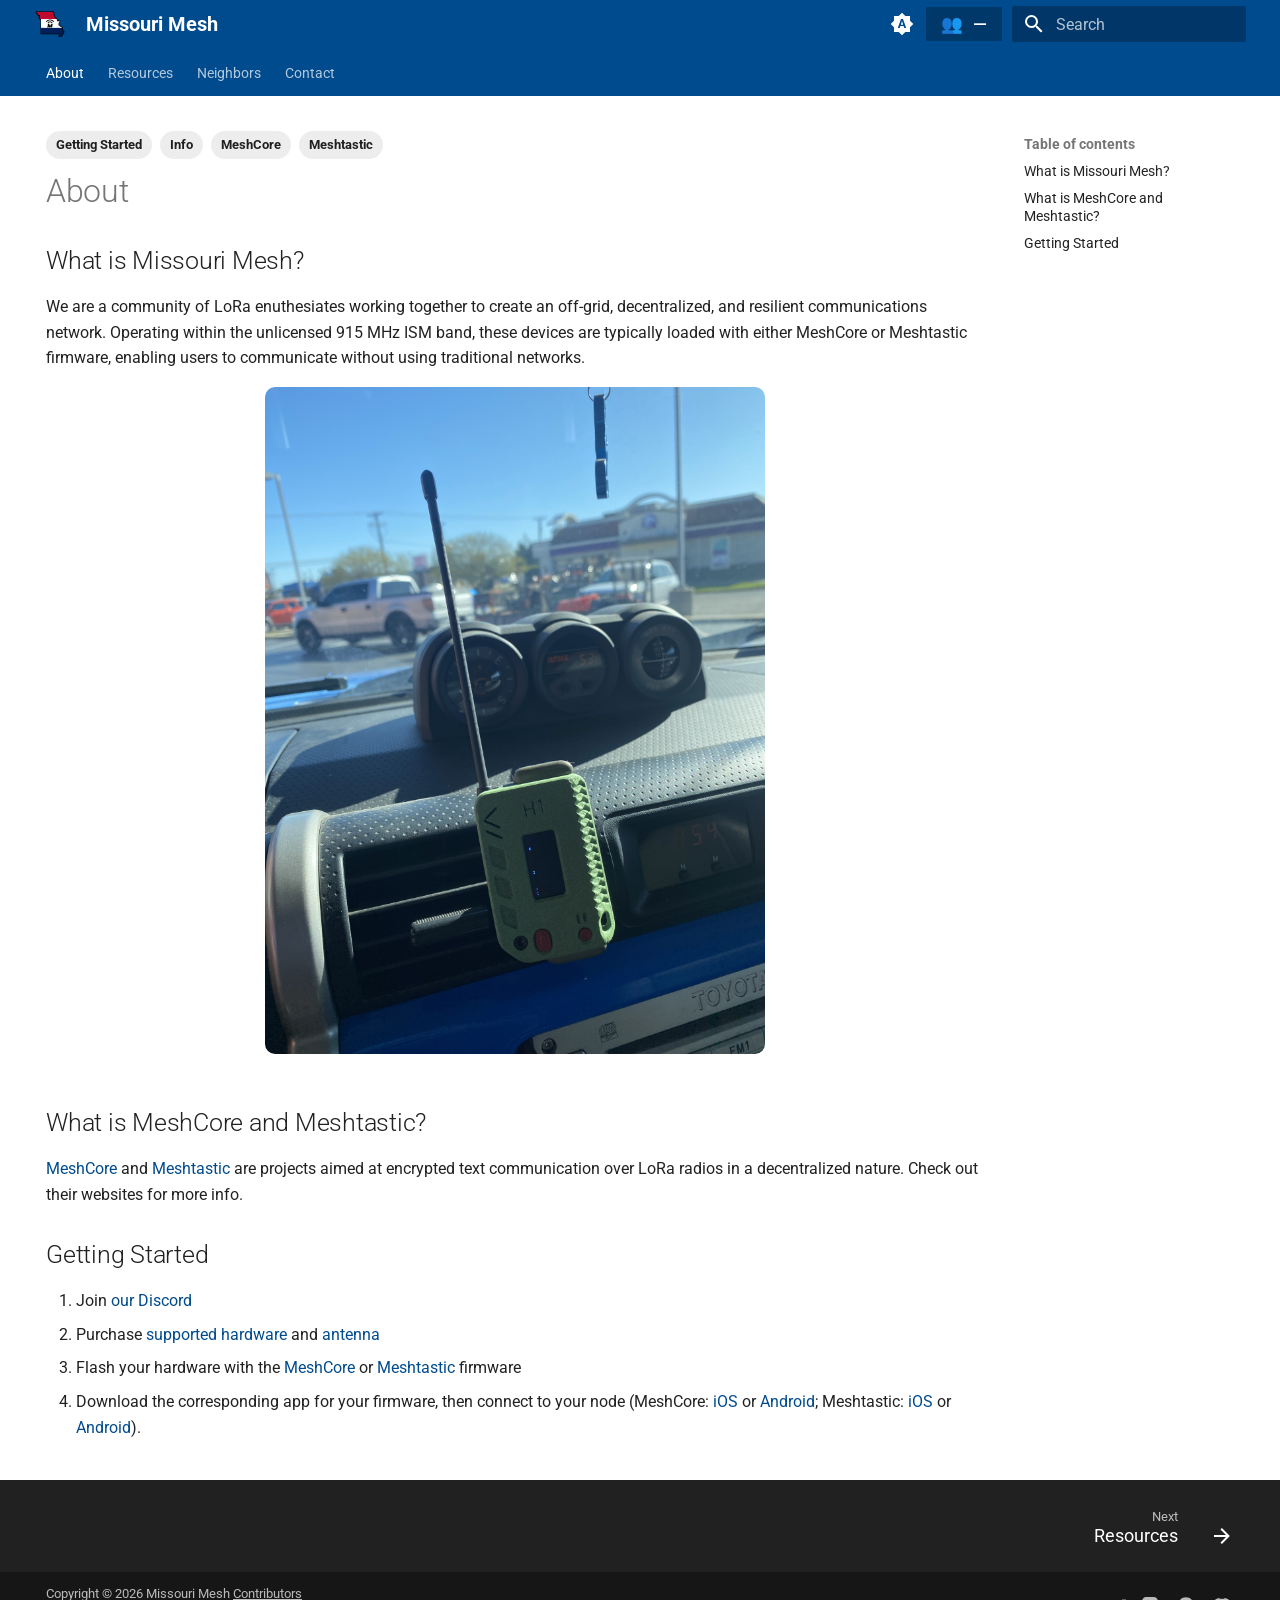
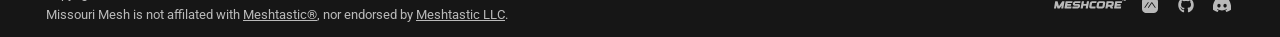
==== about/index.html @ 65f4fa8c "Deployed ba40ab6 with MkDocs version: 1.6.1" ====
<!DOCTYPE html><html lang="en" class="no-js"><head>
    
      <meta charset="utf-8">
      <meta name="viewport" content="width=device-width,initial-scale=1">
      
        <meta name="description" content="Join the local community of MeshCore, Meshtastic, and LoRa enthusiasts in the state of Missouri.">
      
      
      
        <link rel="canonical" href="https://missourimesh.org/about/">
      
      
      
        <link rel="next" href="../resources/">
      
      
        
      
      
      <link rel="icon" href="../assets/images/logo.png">
      <meta name="generator" content="mkdocs-1.6.1, mkdocs-material-9.7.6">
    
    
      
        <title>About - Missouri Mesh</title>
      
    
    
      <link rel="stylesheet" href="../assets/stylesheets/main.484c7ddc.min.css">
      
        
        <link rel="stylesheet" href="../assets/stylesheets/palette.ab4e12ef.min.css">
      
      


    
    
      
    
    
      
        
        
        <link rel="preconnect" href="https://fonts.gstatic.com" crossorigin="">
        <link rel="stylesheet" href="https://fonts.googleapis.com/css?family=Roboto:300,300i,400,400i,700,700i%7CRoboto+Mono:400,400i,700,700i&amp;display=fallback">
        <style>:root{--md-text-font:"Roboto";--md-code-font:"Roboto Mono"}</style>
      
    
    
      <link rel="stylesheet" href="../assets/stylesheets/extra.css">
    
      <link rel="stylesheet" href="../assets/stylesheets/user-count.css">
    
    <script>__md_scope=new URL("..",location),__md_hash=e=>[...e].reduce(((e,_)=>(e<<5)-e+_.charCodeAt(0)),0),__md_get=(e,_=localStorage,t=__md_scope)=>JSON.parse(_.getItem(t.pathname+"."+e)),__md_set=(e,_,t=localStorage,a=__md_scope)=>{try{t.setItem(a.pathname+"."+e,JSON.stringify(_))}catch(e){}}</script>
    
      

    
    
  <link href="../assets/stylesheets/glightbox.min.css" rel="stylesheet"><script src="../assets/javascripts/glightbox.min.js"></script><style id="glightbox-style">
            html.glightbox-open { overflow: initial; height: 100%; }
            .gslide-title { margin-top: 0px; user-select: text; }
            .gslide-desc { color: #666; user-select: text; }
            .gslide-image img { background: white; }
            .gscrollbar-fixer { padding-right: 15px; }
            .gdesc-inner { font-size: 0.75rem; }
            body[data-md-color-scheme="slate"] .gdesc-inner { background: var(--md-default-bg-color); }
            body[data-md-color-scheme="slate"] .gslide-title { color: var(--md-default-fg-color); }
            body[data-md-color-scheme="slate"] .gslide-desc { color: var(--md-default-fg-color); }
        </style></head>
  
  
    
    
      
    
    
    
    
    <body dir="ltr" data-md-color-scheme="default" data-md-color-primary="indigo" data-md-color-accent="indigo">
  
    
    <input class="md-toggle" data-md-toggle="drawer" type="checkbox" id="__drawer" autocomplete="off">
    <input class="md-toggle" data-md-toggle="search" type="checkbox" id="__search" autocomplete="off">
    <label class="md-overlay" for="__drawer"></label>
    <div data-md-component="skip">
      
        
        <a href="#about" class="md-skip">
          Skip to content
        </a>
      
    </div>
    <div data-md-component="announce">
      
    </div>
    
    
      

<header class="md-header" data-md-component="header">
  <nav class="md-header__inner md-grid" aria-label="Header">
    <a href=".." title="Missouri Mesh" class="md-header__button md-logo" aria-label="Missouri Mesh" data-md-component="logo">
      
  <img src="../assets/images/logo.png" alt="logo">

    </a>
    <label class="md-header__button md-icon" for="__drawer">
      
      <svg xmlns="http://www.w3.org/2000/svg" viewBox="0 0 24 24"><path d="M3 6h18v2H3zm0 5h18v2H3zm0 5h18v2H3z"></path></svg>
    </label>
    <div class="md-header__title" data-md-component="header-title">
      <div class="md-header__ellipsis">
        <div class="md-header__topic">
          <span class="md-ellipsis">
            Missouri Mesh
          </span>
        </div>
        <div class="md-header__topic" data-md-component="header-topic">
          <span class="md-ellipsis">
            
              About
            
          </span>
        </div>
      </div>
    </div>
    
      
        <form class="md-header__option" data-md-component="palette">
  
    
    
    
    <input class="md-option" data-md-color-media="(prefers-color-scheme)" data-md-color-scheme="default" data-md-color-primary="indigo" data-md-color-accent="indigo" aria-label="Switch to light mode" type="radio" name="__palette" id="__palette_0">
    
      <label class="md-header__button md-icon" title="Switch to light mode" for="__palette_1" hidden="">
        <svg xmlns="http://www.w3.org/2000/svg" viewBox="0 0 24 24"><path d="m14.3 16-.7-2h-3.2l-.7 2H7.8L11 7h2l3.2 9zM20 8.69V4h-4.69L12 .69 8.69 4H4v4.69L.69 12 4 15.31V20h4.69L12 23.31 15.31 20H20v-4.69L23.31 12zm-9.15 3.96h2.3L12 9z"></path></svg>
      </label>
    
  
    
    
    
    <input class="md-option" data-md-color-media="(prefers-color-scheme: light)" data-md-color-scheme="default" data-md-color-primary="indigo" data-md-color-accent="indigo" aria-label="Switch to dark mode" type="radio" name="__palette" id="__palette_1">
    
      <label class="md-header__button md-icon" title="Switch to dark mode" for="__palette_2" hidden="">
        <svg xmlns="http://www.w3.org/2000/svg" viewBox="0 0 24 24"><path d="M12 8a4 4 0 0 0-4 4 4 4 0 0 0 4 4 4 4 0 0 0 4-4 4 4 0 0 0-4-4m0 10a6 6 0 0 1-6-6 6 6 0 0 1 6-6 6 6 0 0 1 6 6 6 6 0 0 1-6 6m8-9.31V4h-4.69L12 .69 8.69 4H4v4.69L.69 12 4 15.31V20h4.69L12 23.31 15.31 20H20v-4.69L23.31 12z"></path></svg>
      </label>
    
  
    
    
    
    <input class="md-option" data-md-color-media="(prefers-color-scheme: dark)" data-md-color-scheme="slate" data-md-color-primary="black" data-md-color-accent="indigo" aria-label="Switch to system preference" type="radio" name="__palette" id="__palette_2">
    
      <label class="md-header__button md-icon" title="Switch to system preference" for="__palette_0" hidden="">
        <svg xmlns="http://www.w3.org/2000/svg" viewBox="0 0 24 24"><path d="M12 18c-.89 0-1.74-.2-2.5-.55C11.56 16.5 13 14.42 13 12s-1.44-4.5-3.5-5.45C10.26 6.2 11.11 6 12 6a6 6 0 0 1 6 6 6 6 0 0 1-6 6m8-9.31V4h-4.69L12 .69 8.69 4H4v4.69L.69 12 4 15.31V20h4.69L12 23.31 15.31 20H20v-4.69L23.31 12z"></path></svg>
      </label>
    
  
</form>
      
    
    
      <script>var palette=__md_get("__palette");if(palette&&palette.color){if("(prefers-color-scheme)"===palette.color.media){var media=matchMedia("(prefers-color-scheme: light)"),input=document.querySelector(media.matches?"[data-md-color-media='(prefers-color-scheme: light)']":"[data-md-color-media='(prefers-color-scheme: dark)']");palette.color.media=input.getAttribute("data-md-color-media"),palette.color.scheme=input.getAttribute("data-md-color-scheme"),palette.color.primary=input.getAttribute("data-md-color-primary"),palette.color.accent=input.getAttribute("data-md-color-accent")}for(var[key,value]of Object.entries(palette.color))document.body.setAttribute("data-md-color-"+key,value)}</script>
    
    
    
      
      
        <label class="md-header__button md-icon" for="__search">
          
          <svg xmlns="http://www.w3.org/2000/svg" viewBox="0 0 24 24"><path d="M9.5 3A6.5 6.5 0 0 1 16 9.5c0 1.61-.59 3.09-1.56 4.23l.27.27h.79l5 5-1.5 1.5-5-5v-.79l-.27-.27A6.52 6.52 0 0 1 9.5 16 6.5 6.5 0 0 1 3 9.5 6.5 6.5 0 0 1 9.5 3m0 2C7 5 5 7 5 9.5S7 14 9.5 14 14 12 14 9.5 12 5 9.5 5"></path></svg>
        </label>
        <div class="md-search" data-md-component="search" role="dialog">
  <label class="md-search__overlay" for="__search"></label>
  <div class="md-search__inner" role="search">
    <form class="md-search__form" name="search">
      <input type="text" class="md-search__input" name="query" aria-label="Search" placeholder="Search" autocapitalize="off" autocorrect="off" autocomplete="off" spellcheck="false" data-md-component="search-query" required="">
      <label class="md-search__icon md-icon" for="__search">
        
        <svg xmlns="http://www.w3.org/2000/svg" viewBox="0 0 24 24"><path d="M9.5 3A6.5 6.5 0 0 1 16 9.5c0 1.61-.59 3.09-1.56 4.23l.27.27h.79l5 5-1.5 1.5-5-5v-.79l-.27-.27A6.52 6.52 0 0 1 9.5 16 6.5 6.5 0 0 1 3 9.5 6.5 6.5 0 0 1 9.5 3m0 2C7 5 5 7 5 9.5S7 14 9.5 14 14 12 14 9.5 12 5 9.5 5"></path></svg>
        
        <svg xmlns="http://www.w3.org/2000/svg" viewBox="0 0 24 24"><path d="M20 11v2H8l5.5 5.5-1.42 1.42L4.16 12l7.92-7.92L13.5 5.5 8 11z"></path></svg>
      </label>
      <nav class="md-search__options" aria-label="Search">
        
          <a href="javascript:void(0)" class="md-search__icon md-icon" title="Share" aria-label="Share" data-clipboard="" data-clipboard-text="" data-md-component="search-share" tabindex="-1">
            
            <svg xmlns="http://www.w3.org/2000/svg" viewBox="0 0 24 24"><path d="M18 16.08c-.76 0-1.44.3-1.96.77L8.91 12.7c.05-.23.09-.46.09-.7s-.04-.47-.09-.7l7.05-4.11c.54.5 1.25.81 2.04.81a3 3 0 0 0 3-3 3 3 0 0 0-3-3 3 3 0 0 0-3 3c0 .24.04.47.09.7L8.04 9.81C7.5 9.31 6.79 9 6 9a3 3 0 0 0-3 3 3 3 0 0 0 3 3c.79 0 1.5-.31 2.04-.81l7.12 4.15c-.05.21-.08.43-.08.66 0 1.61 1.31 2.91 2.92 2.91s2.92-1.3 2.92-2.91A2.92 2.92 0 0 0 18 16.08"></path></svg>
          </a>
        
        <button type="reset" class="md-search__icon md-icon" title="Clear" aria-label="Clear" tabindex="-1">
          
          <svg xmlns="http://www.w3.org/2000/svg" viewBox="0 0 24 24"><path d="M19 6.41 17.59 5 12 10.59 6.41 5 5 6.41 10.59 12 5 17.59 6.41 19 12 13.41 17.59 19 19 17.59 13.41 12z"></path></svg>
        </button>
      </nav>
      
        <div class="md-search__suggest" data-md-component="search-suggest"></div>
      
    </form>
    <div class="md-search__output">
      <div class="md-search__scrollwrap" tabindex="0" data-md-scrollfix="">
        <div class="md-search-result" data-md-component="search-result">
          <div class="md-search-result__meta">
            Initializing search
          </div>
          <ol class="md-search-result__list" role="presentation"></ol>
        </div>
      </div>
    </div>
  </div>
</div>
      
    
    
  </nav>
  
</header>
    
    <div class="md-container" data-md-component="container">
      
      
        
          
            
<nav class="md-tabs" aria-label="Tabs" data-md-component="tabs">
  <div class="md-grid">
    <ul class="md-tabs__list">
      
        
  
  
  
    
  
  
    <li class="md-tabs__item md-tabs__item--active">
      <a href="./" class="md-tabs__link">
        
  
  
    
  
  About

      </a>
    </li>
  

      
        
  
  
  
  
    <li class="md-tabs__item">
      <a href="../resources/" class="md-tabs__link">
        
  
  
    
  
  Resources

      </a>
    </li>
  

      
        
  
  
  
  
    <li class="md-tabs__item">
      <a href="../neighbors/" class="md-tabs__link">
        
  
  
    
  
  Neighbors

      </a>
    </li>
  

      
        
  
  
  
  
    <li class="md-tabs__item">
      <a href="../contact/" class="md-tabs__link">
        
  
  
    
  
  Contact

      </a>
    </li>
  

      
    </ul>
  </div>
</nav>
          
        
      
      <main class="md-main" data-md-component="main">
        <div class="md-main__inner md-grid">
          
            
              
                
              
              <div class="md-sidebar md-sidebar--primary" data-md-component="sidebar" data-md-type="navigation" hidden="">
                <div class="md-sidebar__scrollwrap">
                  <div class="md-sidebar__inner">
                    


  


<nav class="md-nav md-nav--primary md-nav--lifted" aria-label="Navigation" data-md-level="0">
  <label class="md-nav__title" for="__drawer">
    <a href=".." title="Missouri Mesh" class="md-nav__button md-logo" aria-label="Missouri Mesh" data-md-component="logo">
      
  <img src="../assets/images/logo.png" alt="logo">

    </a>
    Missouri Mesh
  </label>
  
  <ul class="md-nav__list" data-md-scrollfix="">
    
      
      
  
  
    
  
  
  
    <li class="md-nav__item md-nav__item--active">
      
      <input class="md-nav__toggle md-toggle" type="checkbox" id="__toc">
      
      
        
      
      
        <label class="md-nav__link md-nav__link--active" for="__toc">
          
  
  
  <span class="md-ellipsis">
    
  
    About
  

    
  </span>
  
  

          <span class="md-nav__icon md-icon"></span>
        </label>
      
      <a href="./" class="md-nav__link md-nav__link--active">
        
  
  
  <span class="md-ellipsis">
    
  
    About
  

    
  </span>
  
  

      </a>
      
        

<nav class="md-nav md-nav--secondary" aria-label="Table of contents">
  
  
  
    
  
  
    <label class="md-nav__title" for="__toc">
      <span class="md-nav__icon md-icon"></span>
      Table of contents
    </label>
    <ul class="md-nav__list" data-md-component="toc" data-md-scrollfix="">
      
        <li class="md-nav__item">
  <a href="#what-is-missouri-mesh" class="md-nav__link">
    <span class="md-ellipsis">
      
        What is Missouri Mesh?
      
    </span>
  </a>
  
</li>
      
        <li class="md-nav__item">
  <a href="#what-is-meshcore-and-meshtastic" class="md-nav__link">
    <span class="md-ellipsis">
      
        What is MeshCore and Meshtastic?
      
    </span>
  </a>
  
</li>
      
        <li class="md-nav__item">
  <a href="#getting-started" class="md-nav__link">
    <span class="md-ellipsis">
      
        Getting Started
      
    </span>
  </a>
  
</li>
      
    </ul>
  
</nav>
      
    </li>
  

    
      
      
  
  
  
  
    <li class="md-nav__item">
      <a href="../resources/" class="md-nav__link">
        
  
  
  <span class="md-ellipsis">
    
  
    Resources
  

    
  </span>
  
  

      </a>
    </li>
  

    
      
      
  
  
  
  
    <li class="md-nav__item">
      <a href="../neighbors/" class="md-nav__link">
        
  
  
  <span class="md-ellipsis">
    
  
    Neighbors
  

    
  </span>
  
  

      </a>
    </li>
  

    
      
      
  
  
  
  
    <li class="md-nav__item">
      <a href="../contact/" class="md-nav__link">
        
  
  
  <span class="md-ellipsis">
    
  
    Contact
  

    
  </span>
  
  

      </a>
    </li>
  

    
  </ul>
</nav>
                  </div>
                </div>
              </div>
            
            
              
                
              
              <div class="md-sidebar md-sidebar--secondary" data-md-component="sidebar" data-md-type="toc">
                <div class="md-sidebar__scrollwrap">
                  <div class="md-sidebar__inner">
                    

<nav class="md-nav md-nav--secondary" aria-label="Table of contents">
  
  
  
    
  
  
    <label class="md-nav__title" for="__toc">
      <span class="md-nav__icon md-icon"></span>
      Table of contents
    </label>
    <ul class="md-nav__list" data-md-component="toc" data-md-scrollfix="">
      
        <li class="md-nav__item">
  <a href="#what-is-missouri-mesh" class="md-nav__link">
    <span class="md-ellipsis">
      
        What is Missouri Mesh?
      
    </span>
  </a>
  
</li>
      
        <li class="md-nav__item">
  <a href="#what-is-meshcore-and-meshtastic" class="md-nav__link">
    <span class="md-ellipsis">
      
        What is MeshCore and Meshtastic?
      
    </span>
  </a>
  
</li>
      
        <li class="md-nav__item">
  <a href="#getting-started" class="md-nav__link">
    <span class="md-ellipsis">
      
        Getting Started
      
    </span>
  </a>
  
</li>
      
    </ul>
  
</nav>
                  </div>
                </div>
              </div>
            
          
          
            <div class="md-content" data-md-component="content">
              
                

  




              
              <article class="md-content__inner md-typeset">
                
                  
  


  <nav class="md-tags">
    
      
      
      
      
        <a href="../tags/#tag:getting-started" class="md-tag">Getting Started</a>
      
    
      
      
      
      
        <a href="../tags/#tag:info" class="md-tag">Info</a>
      
    
      
      
      
      
        <a href="../tags/#tag:meshcore" class="md-tag">MeshCore</a>
      
    
      
      
      
      
        <a href="../tags/#tag:meshtastic" class="md-tag">Meshtastic</a>
      
    
  </nav>



<h1 id="about">About<a class="headerlink" href="#about" title="Permanent link">¶</a></h1>
<h2 id="what-is-missouri-mesh">What is Missouri Mesh?<a class="headerlink" href="#what-is-missouri-mesh" title="Permanent link">¶</a></h2>
<p>We are a community of LoRa enuthesiates working together to create an off-grid, decentralized, and resilient communications network. Operating within the unlicensed 915 MHz ISM band, these devices are typically loaded with either MeshCore or Meshtastic firmware, enabling users to communicate without using traditional networks.</p>
<!-- copied from chimesh -->
<figure>
  <a class="glightbox" data-type="image" data-width="auto" data-height="auto" href="../assets/images/node.jpg" data-desc-position="bottom"><img alt="Community Upload" src="../assets/images/node.jpg" width="500"></a>
<br>
<figcaption></figcaption>
</figure>
<h2 id="what-is-meshcore-and-meshtastic">What is MeshCore and Meshtastic?<a class="headerlink" href="#what-is-meshcore-and-meshtastic" title="Permanent link">¶</a></h2>
<p><a href="https://meshcore.io">MeshCore</a> and <a href="https://meshtastic.org">Meshtastic</a> are projects aimed at encrypted text communication over LoRa radios in a decentralized nature. Check out their websites for more info.</p>
<h2 id="getting-started">Getting Started<a class="headerlink" href="#getting-started" title="Permanent link">¶</a></h2>
<ol>
<li>Join <a href="https://missourimesh.org/discord">our Discord</a></li>
<li>Purchase <a href="https://www.rfindex.com/mesh/devices">supported hardware</a> and <a href="https://www.rfindex.com/mesh/antennas">antenna</a></li>
<li>Flash your hardware with the <a href="https://flasher.meshcore.dev">MeshCore</a> or <a href="https://flasher.meshtastic.org">Meshtastic</a> firmware</li>
<li>Download the corresponding app for your firmware, then connect to your node (MeshCore: <a href="https://apps.apple.com/us/app/meshcore/id6742354151">iOS</a> or <a href="https://play.google.com/store/apps/details?id=com.liamcottle.meshcore.android">Android</a>; Meshtastic: <a href="https://apps.apple.com/us/app/meshtastic/id1586432531">iOS</a> or <a href="https://play.google.com/store/apps/details?id=com.geeksville.mesh">Android</a>).</li>
</ol>







  
  




  



                
              </article>
            </div>
          
          
  <script>var tabs=__md_get("__tabs");if(Array.isArray(tabs))e:for(var set of document.querySelectorAll(".tabbed-set")){var labels=set.querySelector(".tabbed-labels");for(var tab of tabs)for(var label of labels.getElementsByTagName("label"))if(label.innerText.trim()===tab){var input=document.getElementById(label.htmlFor);input.checked=!0;continue e}}</script>

<script>var target=document.getElementById(location.hash.slice(1));target&&target.name&&(target.checked=target.name.startsWith("__tabbed_"))</script>
        </div>
        
          <button type="button" class="md-top md-icon" data-md-component="top" hidden="">
  
  <svg xmlns="http://www.w3.org/2000/svg" viewBox="0 0 24 24"><path d="M13 20h-2V8l-5.5 5.5-1.42-1.42L12 4.16l7.92 7.92-1.42 1.42L13 8z"></path></svg>
  Back to top
</button>
        
      </main>
      
        <footer class="md-footer">
  
    
      
        
      
      <nav class="md-footer__inner md-grid" aria-label="Footer">
        
        
          
          <a href="../resources/" class="md-footer__link md-footer__link--next" aria-label="Next: Resources">
            <div class="md-footer__title">
              <span class="md-footer__direction">
                Next
              </span>
              <div class="md-ellipsis">
                Resources
              </div>
            </div>
            <div class="md-footer__button md-icon">
              
              <svg xmlns="http://www.w3.org/2000/svg" viewBox="0 0 24 24"><path d="M4 11v2h12l-5.5 5.5 1.42 1.42L19.84 12l-7.92-7.92L10.5 5.5 16 11z"></path></svg>
            </div>
          </a>
        
      </nav>
    
  
  <div class="md-footer-meta md-typeset">
    <div class="md-footer-meta__inner md-grid">
      <div class="md-copyright">
  
    <div class="md-copyright__highlight">
      Copyright © 2026 Missouri Mesh <u><a href="https://github.com/missourimesh/missourimesh.org">Contributors</a></u><br> <p style="margin:0">Missouri Mesh is not affilated with <u><a href="https://meshtastic.org" target="_blank" rel="noreferrer noopener">Meshtastic®</a></u>, nor endorsed by <u><a href="https://meshtastic.org/docs/legal/licensing-and-trademark" target="_blank" rel="noreferrer noopener">Meshtastic LLC</a></u>.</p>
    </div>
  
  
</div>
      
        
<div class="md-social">
  
    
    
    
    
    <a href="https://meshcore.io" target="_blank" rel="noopener" title="Check out the official MeshCore site!" class="md-social__link">
      <svg xmlns="http://www.w3.org/2000/svg" viewBox="0 0 139 18"><path d="M3.232,3.582C2.789,3.582 2.368,3.934 2.289,4.369L0.013,16.964C-0.066,17.399 0.229,17.751 0.671,17.751L3.087,17.751C3.529,17.751 3.951,17.399 4.03,16.964L4.935,11.951L6.592,17.293C6.672,17.572 6.923,17.751 7.235,17.751L10.434,17.751C10.746,17.751 11.062,17.572 11.243,17.293L14.835,11.925L13.924,16.964C13.844,17.399 14.14,17.751 14.583,17.751L16.998,17.751C17.44,17.751 17.862,17.399 17.941,16.964L20.217,4.369C20.298,3.934 20.002,3.582 19.56,3.582L16.46,3.582C16.147,3.582 15.831,3.761 15.65,4.04L9.76,12.872C9.668,13.013 9.446,12.975 9.397,12.81L6.976,4.04C6.895,3.761 6.645,3.582 6.332,3.582L3.232,3.582Z"></path><path d="M20.853,17.751L32.797,17.751C33.063,17.751 33.317,17.538 33.364,17.278L33.863,14.504C33.91,14.242 33.733,14.031 33.467,14.031L25.166,14.031C25.077,14.031 25.019,13.96 25.034,13.873L25.281,12.508C25.296,12.421 25.38,12.35 25.469,12.35L32.146,12.35C32.411,12.35 32.665,12.137 32.712,11.877L33.157,9.421C33.204,9.159 33.027,8.949 32.761,8.949L26.085,8.949C25.996,8.949 25.938,8.877 25.953,8.79L26.216,7.328C26.232,7.241 26.316,7.17 26.405,7.17L34.706,7.17C34.971,7.17 35.226,6.957 35.272,6.695L35.756,4.021C35.804,3.761 35.627,3.548 35.361,3.548L23.417,3.548C22.975,3.548 22.551,3.902 22.473,4.337L20.191,16.962C20.114,17.397 20.409,17.751 20.853,17.751Z"></path><path d="M45.291,17.749L45.291,17.751L45.705,17.751C47.783,17.751 49.767,16.095 50.136,14.052L50.375,12.727C50.744,10.685 49.359,9.029 47.28,9.029L40.882,9.029C40.617,9.029 40.44,8.818 40.487,8.556L40.649,7.664C40.696,7.402 40.95,7.191 41.215,7.191L49.87,7.191C50.313,7.191 50.735,6.839 50.814,6.404L51.183,4.368C51.262,3.931 50.966,3.579 50.523,3.579L41.063,3.579C38.985,3.579 37,5.235 36.631,7.278L36.37,8.723C36.001,10.767 37.386,12.422 39.465,12.422L45.863,12.422C46.128,12.422 46.305,12.633 46.258,12.895L46.138,13.565C46.091,13.826 45.837,14.037 45.571,14.037L36.675,14.037C36.233,14.037 35.811,14.389 35.732,14.824L35.346,16.962C35.267,17.397 35.562,17.749 36.005,17.749L45.291,17.749Z"></path><path d="M67.068,3.575L64.393,3.575C63.951,3.575 63.529,3.927 63.45,4.361L62.654,8.766C62.639,8.853 62.554,8.923 62.466,8.923L57.282,8.923C57.193,8.923 57.135,8.853 57.15,8.766L57.946,4.361C58.023,3.927 57.73,3.575 57.287,3.575L54.613,3.575C54.17,3.575 53.748,3.927 53.669,4.361L51.392,16.964C51.313,17.399 51.608,17.751 52.05,17.751L54.725,17.751C55.168,17.751 55.589,17.399 55.668,16.964L56.48,12.478C56.495,12.392 56.58,12.32 56.668,12.32L61.852,12.32C61.941,12.32 61.999,12.39 61.984,12.478L61.174,16.964C61.096,17.399 61.391,17.751 61.834,17.751L64.508,17.751C64.951,17.751 65.372,17.399 65.451,16.964L67.729,4.361C67.804,3.927 67.511,3.575 67.068,3.575Z"></path><path d="M71.102,17.751L78.96,17.751C79.402,17.751 79.824,17.399 79.903,16.964L80.288,14.824C80.367,14.389 80.072,14.037 79.629,14.037L72.808,14.037C72.542,14.037 72.365,13.826 72.412,13.565L73.48,7.686C73.527,7.426 73.781,7.213 74.045,7.213L80.866,7.213C81.309,7.213 81.73,6.861 81.81,6.427L82.188,4.335C82.267,3.9 81.971,3.548 81.529,3.548L73.691,3.548C71.618,3.548 69.638,5.197 69.265,7.234L68.011,14.046C67.639,16.091 69.022,17.751 71.102,17.751Z"></path><path d="M95.833,3.529L87.654,3.529C85.576,3.529 83.592,5.186 83.223,7.228L81.99,14.052C81.621,16.094 83.006,17.751 85.084,17.751L93.263,17.751C95.341,17.751 97.326,16.095 97.695,14.052L98.928,7.228C99.297,5.186 97.911,3.529 95.833,3.529ZM93.488,13.567C93.44,13.828 93.186,14.039 92.921,14.039L86.762,14.039C86.496,14.039 86.319,13.828 86.366,13.567L87.434,7.663C87.481,7.402 87.735,7.191 88,7.191L94.157,7.191C94.423,7.191 94.6,7.402 94.553,7.663L93.488,13.567Z"></path><path d="M99.884,17.751L102.557,17.751C102.999,17.751 103.421,17.399 103.5,16.965L103.973,14.348C103.988,14.261 104.073,14.19 104.161,14.19L107.397,14.186C107.557,14.186 107.69,14.265 107.756,14.395L109.281,17.37C109.458,17.722 109.78,17.764 110.751,17.749C111.32,17.756 112.184,17.713 113.577,17.713C114.025,17.713 114.3,17.244 114.079,16.853L112.413,13.953C112.37,13.876 112.417,13.772 112.509,13.727C113.795,13.102 114.814,11.889 115.068,10.487L115.649,7.262C116.02,5.218 114.635,3.562 112.557,3.562L102.448,3.562C102.006,3.562 101.584,3.914 101.505,4.349L99.225,16.964C99.146,17.399 99.442,17.751 99.884,17.751ZM105.255,7.268C105.27,7.181 105.354,7.11 105.443,7.11L110.674,7.11C111.069,7.11 111.331,7.424 111.261,7.812L110.877,9.933C110.806,10.319 110.431,10.634 110.038,10.634L104.806,10.634C104.718,10.634 104.66,10.564 104.675,10.475L105.255,7.268Z"></path><path d="M116.642,17.751L128.586,17.751C128.851,17.751 129.105,17.538 129.152,17.278L129.651,14.504C129.698,14.242 129.521,14.031 129.256,14.031L120.955,14.031C120.866,14.031 120.808,13.96 120.823,13.873L121.069,12.508C121.084,12.421 121.169,12.35 121.257,12.35L127.934,12.35C128.2,12.35 128.454,12.137 128.501,11.877L128.945,9.421C128.992,9.159 128.815,8.949 128.55,8.949L121.873,8.949C121.785,8.949 121.726,8.877 121.741,8.79L122.005,7.328C122.02,7.241 122.105,7.17 122.193,7.17L130.495,7.17C130.76,7.17 131.014,6.957 131.061,6.695L131.545,4.021C131.592,3.761 131.415,3.548 131.15,3.548L119.206,3.548C118.763,3.548 118.34,3.902 118.261,4.337L115.98,16.962C115.902,17.397 116.198,17.751 116.642,17.751Z"></path><path d="M134.674,0L132.059,0C131.965,0 131.877,0.074 131.86,0.166L131.783,0.594C131.766,0.686 131.828,0.76 131.921,0.76L132.745,0.76C132.764,0.76 132.776,0.775 132.773,0.793L132.406,2.819C132.39,2.91 132.452,2.984 132.545,2.984L133.108,2.984C133.201,2.984 133.29,2.91 133.307,2.819L133.673,0.793C133.676,0.775 133.694,0.76 133.713,0.76L134.536,0.76C134.629,0.76 134.718,0.686 134.735,0.594L134.812,0.166C134.828,0.074 134.767,0 134.674,0Z"></path><path d="M135.278,0.002C135.185,0.002 135.096,0.076 135.079,0.167L134.6,2.819C134.583,2.91 134.646,2.984 134.739,2.984L135.247,2.984C135.34,2.984 135.429,2.91 135.446,2.819L135.636,1.763L135.985,2.888C136.002,2.947 136.055,2.984 136.121,2.984L136.794,2.984C136.86,2.984 136.926,2.947 136.964,2.888L137.72,1.758L137.528,2.819C137.512,2.91 137.574,2.984 137.667,2.984L138.176,2.984C138.269,2.984 138.358,2.91 138.374,2.819L138.853,0.167C138.87,0.076 138.808,0.002 138.715,0.002L138.062,0.002C137.997,0.002 137.93,0.039 137.892,0.098L136.652,1.957C136.633,1.987 136.586,1.979 136.575,1.944L136.066,0.098C136.049,0.039 135.996,0.002 135.93,0.002L135.278,0.002Z"></path></svg>
    </a>
  
    
    
    
    
    <a href="https://meshtastic.org" target="_blank" rel="noopener" title="Check out the official Meshtastic site!" class="md-social__link">
      <svg xmlns="http://www.w3.org/2000/svg" viewBox="0 0 512 512"><path d="M140,0L372,0C448.802,-0 512,63.198 512,140L512,372C512,448.802 448.802,512 372,512L140,512C102.884,512 67.25,497.24 41.005,470.995C14.76,444.75 0,409.116 0,372L0,140C0,102.884 14.76,67.25 41.005,41.005C67.25,14.76 102.884,-0 140,0ZM95.229,352.692L216.707,174.55L194.771,159.592L73.293,337.734L95.229,352.692ZM313.629,200.824L417.293,352.262L439.083,337.346L324.501,169.963C322.038,166.363 317.957,164.213 313.595,164.217C309.235,164.222 305.155,166.379 302.699,169.982L188.383,337.628L210.199,352.505L313.629,200.824Z"></path></svg>
    </a>
  
    
    
    
    
    <a href="https://github.com/missourimesh/missourimesh.org" target="_blank" rel="noopener" title="Contribute to the github!" class="md-social__link">
      <svg xmlns="http://www.w3.org/2000/svg" viewBox="0 0 512 512"><!--! Font Awesome Free 7.1.0 by @fontawesome - https://fontawesome.com License - https://fontawesome.com/license/free (Icons: CC BY 4.0, Fonts: SIL OFL 1.1, Code: MIT License) Copyright 2025 Fonticons, Inc.--><path d="M173.9 397.4c0 2-2.3 3.6-5.2 3.6-3.3.3-5.6-1.3-5.6-3.6 0-2 2.3-3.6 5.2-3.6 3-.3 5.6 1.3 5.6 3.6m-31.1-4.5c-.7 2 1.3 4.3 4.3 4.9 2.6 1 5.6 0 6.2-2s-1.3-4.3-4.3-5.2c-2.6-.7-5.5.3-6.2 2.3m44.2-1.7c-2.9.7-4.9 2.6-4.6 4.9.3 2 2.9 3.3 5.9 2.6 2.9-.7 4.9-2.6 4.6-4.6-.3-1.9-3-3.2-5.9-2.9M252.8 8C114.1 8 8 113.3 8 252c0 110.9 69.8 205.8 169.5 239.2 12.8 2.3 17.3-5.6 17.3-12.1 0-6.2-.3-40.4-.3-61.4 0 0-70 15-84.7-29.8 0 0-11.4-29.1-27.8-36.6 0 0-22.9-15.7 1.6-15.4 0 0 24.9 2 38.6 25.8 21.9 38.6 58.6 27.5 72.9 20.9 2.3-16 8.8-27.1 16-33.7-55.9-6.2-112.3-14.3-112.3-110.5 0-27.5 7.6-41.3 23.6-58.9-2.6-6.5-11.1-33.3 2.6-67.9 20.9-6.5 69 27 69 27 20-5.6 41.5-8.5 62.8-8.5s42.8 2.9 62.8 8.5c0 0 48.1-33.6 69-27 13.7 34.7 5.2 61.4 2.6 67.9 16 17.7 25.8 31.5 25.8 58.9 0 96.5-58.9 104.2-114.8 110.5 9.2 7.9 17 22.9 17 46.4 0 33.7-.3 75.4-.3 83.6 0 6.5 4.6 14.4 17.3 12.1C436.2 457.8 504 362.9 504 252 504 113.3 391.5 8 252.8 8M105.2 352.9c-1.3 1-1 3.3.7 5.2 1.6 1.6 3.9 2.3 5.2 1 1.3-1 1-3.3-.7-5.2-1.6-1.6-3.9-2.3-5.2-1m-10.8-8.1c-.7 1.3.3 2.9 2.3 3.9 1.6 1 3.6.7 4.3-.7.7-1.3-.3-2.9-2.3-3.9-2-.6-3.6-.3-4.3.7m32.4 35.6c-1.6 1.3-1 4.3 1.3 6.2 2.3 2.3 5.2 2.6 6.5 1 1.3-1.3.7-4.3-1.3-6.2-2.2-2.3-5.2-2.6-6.5-1m-11.4-14.7c-1.6 1-1.6 3.6 0 5.9s4.3 3.3 5.6 2.3c1.6-1.3 1.6-3.9 0-6.2-1.4-2.3-4-3.3-5.6-2"></path></svg>
    </a>
  
    
    
    
    
    <a href="https://missourimesh.org/discord" target="_blank" rel="noopener" title="Join the discord!" class="md-social__link">
      <svg xmlns="http://www.w3.org/2000/svg" viewBox="0 0 576 512"><!--! Font Awesome Free 7.1.0 by @fontawesome - https://fontawesome.com License - https://fontawesome.com/license/free (Icons: CC BY 4.0, Fonts: SIL OFL 1.1, Code: MIT License) Copyright 2025 Fonticons, Inc.--><path d="M492.5 69.8c-.2-.3-.4-.6-.8-.7-38.1-17.5-78.4-30-119.7-37.1-.4-.1-.8 0-1.1.1s-.6.4-.8.8c-5.5 9.9-10.5 20.2-14.9 30.6-44.6-6.8-89.9-6.8-134.4 0-4.5-10.5-9.5-20.7-15.1-30.6-.2-.3-.5-.6-.8-.8s-.7-.2-1.1-.2C162.5 39 122.2 51.5 84.1 69c-.3.1-.6.4-.8.7C7.1 183.5-13.8 294.6-3.6 404.2c0 .3.1.5.2.8s.3.4.5.6c44.4 32.9 94 58 146.8 74.2.4.1.8.1 1.1 0s.7-.4.9-.7c11.3-15.4 21.4-31.8 30-48.8.1-.2.2-.5.2-.8s0-.5-.1-.8-.2-.5-.4-.6-.4-.3-.7-.4c-15.8-6.1-31.2-13.4-45.9-21.9-.3-.2-.5-.4-.7-.6s-.3-.6-.3-.9 0-.6.2-.9.3-.5.6-.7c3.1-2.3 6.2-4.7 9.1-7.1.3-.2.6-.4.9-.4s.7 0 1 .1c96.2 43.9 200.4 43.9 295.5 0 .3-.1.7-.2 1-.2s.7.2.9.4c2.9 2.4 6 4.9 9.1 7.2.2.2.4.4.6.7s.2.6.2.9-.1.6-.3.9-.4.5-.6.6c-14.7 8.6-30 15.9-45.9 21.8-.2.1-.5.2-.7.4s-.3.4-.4.7-.1.5-.1.8.1.5.2.8c8.8 17 18.8 33.3 30 48.8.2.3.6.6.9.7s.8.1 1.1 0c52.9-16.2 102.6-41.3 147.1-74.2.2-.2.4-.4.5-.6s.2-.5.2-.8c12.3-126.8-20.5-236.9-86.9-334.5zm-302 267.7c-29 0-52.8-26.6-52.8-59.2s23.4-59.2 52.8-59.2c29.7 0 53.3 26.8 52.8 59.2 0 32.7-23.4 59.2-52.8 59.2m195.4 0c-29 0-52.8-26.6-52.8-59.2s23.4-59.2 52.8-59.2c29.7 0 53.3 26.8 52.8 59.2 0 32.7-23.2 59.2-52.8 59.2"></path></svg>
    </a>
  
</div>
      
    </div>
  </div>
</footer>
      
    </div>
    <div class="md-dialog" data-md-component="dialog">
      <div class="md-dialog__inner md-typeset"></div>
    </div>
    
    
    
      
      
      <script id="__config" type="application/json">{"annotate": null, "base": "..", "features": ["announce.dismiss", "content.code.copy", "content.tabs.link", "content.tooltips", "navigation.tabs", "navigation.path", "navigation.section", "navigation.path", "navigation.indexes", "navigation.top", "navigation.footer", "search.suggest", "search.share"], "search": "../assets/javascripts/workers/search.2c215733.min.js", "tags": null, "translations": {"clipboard.copied": "Copied to clipboard", "clipboard.copy": "Copy to clipboard", "search.result.more.one": "1 more on this page", "search.result.more.other": "# more on this page", "search.result.none": "No matching documents", "search.result.one": "1 matching document", "search.result.other": "# matching documents", "search.result.placeholder": "Type to start searching", "search.result.term.missing": "Missing", "select.version": "Select version"}, "version": null}</script>
    
    
      <script src="../assets/javascripts/bundle.79ae519e.min.js"></script>
      
        <script src="../assets/javascripts/user-count.js"></script>
      
    
  
<script id="init-glightbox">const lightbox = GLightbox({"touchNavigation": true, "loop": false, "zoomable": true, "draggable": true, "openEffect": "zoom", "closeEffect": "zoom", "slideEffect": "slide"});
document$.subscribe(()=>{ lightbox.reload(); });
</script></body></html>
---- assets/stylesheets/main.484c7ddc.min.css ----
@charset "UTF-8";html{-webkit-text-size-adjust:none;-moz-text-size-adjust:none;text-size-adjust:none;box-sizing:border-box}*,:after,:before{box-sizing:inherit}@media (prefers-reduced-motion){*,:after,:before{transition:none!important}}body{margin:0}a,button,input,label{-webkit-tap-highlight-color:transparent}a{color:inherit;text-decoration:none}hr{border:0;box-sizing:initial;display:block;height:.05rem;overflow:visible;padding:0}small{font-size:80%}sub,sup{line-height:1em}img{border-style:none}table{border-collapse:initial;border-spacing:0}td,th{font-weight:400;vertical-align:top}button{background:#0000;border:0;font-family:inherit;font-size:inherit;margin:0;padding:0}input{border:0;outline:none}:root{--md-primary-fg-color:#4051b5;--md-primary-fg-color--light:#5d6cc0;--md-primary-fg-color--dark:#303fa1;--md-primary-bg-color:#fff;--md-primary-bg-color--light:#ffffffb3;--md-accent-fg-color:#526cfe;--md-accent-fg-color--transparent:#526cfe1a;--md-accent-bg-color:#fff;--md-accent-bg-color--light:#ffffffb3}[data-md-color-scheme=default]{color-scheme:light}[data-md-color-scheme=default] img[src$="#gh-dark-mode-only"],[data-md-color-scheme=default] img[src$="#only-dark"]{display:none}:root,[data-md-color-scheme=default]{--md-hue:225deg;--md-default-fg-color:#000000de;--md-default-fg-color--light:#0000008a;--md-default-fg-color--lighter:#00000052;--md-default-fg-color--lightest:#00000012;--md-default-bg-color:#fff;--md-default-bg-color--light:#ffffffb3;--md-default-bg-color--lighter:#ffffff4d;--md-default-bg-color--lightest:#ffffff1f;--md-code-fg-color:#36464e;--md-code-bg-color:#f5f5f5;--md-code-bg-color--light:#f5f5f5b3;--md-code-bg-color--lighter:#f5f5f54d;--md-code-hl-color:#4287ff;--md-code-hl-color--light:#4287ff1a;--md-code-hl-number-color:#d52a2a;--md-code-hl-special-color:#db1457;--md-code-hl-function-color:#a846b9;--md-code-hl-constant-color:#6e59d9;--md-code-hl-keyword-color:#3f6ec6;--md-code-hl-string-color:#1c7d4d;--md-code-hl-name-color:var(--md-code-fg-color);--md-code-hl-operator-color:var(--md-default-fg-color--light);--md-code-hl-punctuation-color:var(--md-default-fg-color--light);--md-code-hl-comment-color:var(--md-default-fg-color--light);--md-code-hl-generic-color:var(--md-default-fg-color--light);--md-code-hl-variable-color:var(--md-default-fg-color--light);--md-typeset-color:var(--md-default-fg-color);--md-typeset-a-color:var(--md-primary-fg-color);--md-typeset-del-color:#f5503d26;--md-typeset-ins-color:#0bd57026;--md-typeset-kbd-color:#fafafa;--md-typeset-kbd-accent-color:#fff;--md-typeset-kbd-border-color:#b8b8b8;--md-typeset-mark-color:#ffff0080;--md-typeset-table-color:#0000001f;--md-typeset-table-color--light:rgba(0,0,0,.035);--md-admonition-fg-color:var(--md-default-fg-color);--md-admonition-bg-color:var(--md-default-bg-color);--md-warning-fg-color:#000000de;--md-warning-bg-color:#ff9;--md-footer-fg-color:#fff;--md-footer-fg-color--light:#ffffffb3;--md-footer-fg-color--lighter:#ffffff73;--md-footer-bg-color:#000000de;--md-footer-bg-color--dark:#00000052;--md-shadow-z1:0 0.2rem 0.5rem #0000000d,0 0 0.05rem #0000001a;--md-shadow-z2:0 0.2rem 0.5rem #0000001a,0 0 0.05rem #00000040;--md-shadow-z3:0 0.2rem 0.5rem #0003,0 0 0.05rem #00000059}.md-icon svg{fill:currentcolor;display:block;height:1.2rem;width:1.2rem}body{-webkit-font-smoothing:antialiased;-moz-osx-font-smoothing:grayscale;--md-text-font-family:var(--md-text-font,_),-apple-system,BlinkMacSystemFont,Helvetica,Arial,sans-serif;--md-code-font-family:var(--md-code-font,_),SFMono-Regular,Consolas,Menlo,monospace}aside,body,input{font-feature-settings:"kern","liga";color:var(--md-typeset-color);font-family:var(--md-text-font-family)}code,kbd,pre{font-feature-settings:"kern";font-family:var(--md-code-font-family)}:root{--md-typeset-table-sort-icon:url('data:image/svg+xml;charset=utf-8,<svg xmlns="http://www.w3.org/2000/svg" viewBox="0 0 24 24"><path d="m18 21-4-4h3V7h-3l4-4 4 4h-3v10h3M2 19v-2h10v2M2 13v-2h7v2M2 7V5h4v2z"/></svg>');--md-typeset-table-sort-icon--asc:url('data:image/svg+xml;charset=utf-8,<svg xmlns="http://www.w3.org/2000/svg" viewBox="0 0 24 24"><path d="M19 17h3l-4 4-4-4h3V3h2M2 17h10v2H2M6 5v2H2V5m0 6h7v2H2z"/></svg>');--md-typeset-table-sort-icon--desc:url('data:image/svg+xml;charset=utf-8,<svg xmlns="http://www.w3.org/2000/svg" viewBox="0 0 24 24"><path d="M19 7h3l-4-4-4 4h3v14h2M2 17h10v2H2M6 5v2H2V5m0 6h7v2H2z"/></svg>')}.md-typeset{-webkit-print-color-adjust:exact;color-adjust:exact;font-size:.8rem;line-height:1.6;overflow-wrap:break-word}@media print{.md-typeset{font-size:.68rem}}.md-typeset blockquote,.md-typeset dl,.md-typeset figure,.md-typeset ol,.md-typeset pre,.md-typeset ul{margin-bottom:1em;margin-top:1em}.md-typeset h1{color:var(--md-default-fg-color--light);font-size:2em;line-height:1.3;margin:0 0 1.25em}.md-typeset h1,.md-typeset h2{font-weight:300;letter-spacing:-.01em}.md-typeset h2{font-size:1.5625em;line-height:1.4;margin:1.6em 0 .64em}.md-typeset h3{font-size:1.25em;font-weight:400;letter-spacing:-.01em;line-height:1.5;margin:1.6em 0 .8em}.md-typeset h2+h3{margin-top:.8em}.md-typeset h4{font-weight:700;letter-spacing:-.01em;margin:1em 0}.md-typeset h5,.md-typeset h6{color:var(--md-default-fg-color--light);font-size:.8em;font-weight:700;letter-spacing:-.01em;margin:1.25em 0}.md-typeset h5{text-transform:uppercase}.md-typeset h5 code{text-transform:none}.md-typeset hr{border-bottom:.05rem solid var(--md-default-fg-color--lightest);display:flow-root;margin:1.5em 0}.md-typeset a{color:var(--md-typeset-a-color);word-break:break-word}.md-typeset a,.md-typeset a:before{transition:color 125ms}.md-typeset a:focus,.md-typeset a:hover{color:var(--md-accent-fg-color)}.md-typeset a:focus code,.md-typeset a:hover code{background-color:var(--md-accent-fg-color--transparent);color:var(--md-accent-fg-color)}.md-typeset a code{color:var(--md-typeset-a-color)}.md-typeset a.focus-visible{outline-color:var(--md-accent-fg-color);outline-offset:.2rem}.md-typeset code,.md-typeset kbd,.md-typeset pre{color:var(--md-code-fg-color);direction:ltr;font-variant-ligatures:none;transition:background-color 125ms}@media print{.md-typeset code,.md-typeset kbd,.md-typeset pre{white-space:pre-wrap}}.md-typeset code{background-color:var(--md-code-bg-color);border-radius:.1rem;-webkit-box-decoration-break:clone;box-decoration-break:clone;font-size:.85em;padding:0 .2941176471em;transition:color 125ms,background-color 125ms;word-break:break-word}.md-typeset code:not(.focus-visible){-webkit-tap-highlight-color:transparent;outline:none}.md-typeset pre{display:flow-root;line-height:1.4;position:relative}.md-typeset pre>code{-webkit-box-decoration-break:slice;box-decoration-break:slice;box-shadow:none;display:block;margin:0;outline-color:var(--md-accent-fg-color);overflow:auto;padding:.7720588235em 1.1764705882em;scrollbar-color:var(--md-default-fg-color--lighter) #0000;scrollbar-width:thin;touch-action:auto;word-break:normal}.md-typeset pre>code:hover{scrollbar-color:var(--md-accent-fg-color) #0000}.md-typeset pre>code::-webkit-scrollbar{height:.2rem;width:.2rem}.md-typeset pre>code::-webkit-scrollbar-thumb{background-color:var(--md-default-fg-color--lighter)}.md-typeset pre>code::-webkit-scrollbar-thumb:hover{background-color:var(--md-accent-fg-color)}.md-typeset kbd{background-color:var(--md-typeset-kbd-color);border-radius:.1rem;box-shadow:0 .1rem 0 .05rem var(--md-typeset-kbd-border-color),0 .1rem 0 var(--md-typeset-kbd-border-color),0 -.1rem .2rem var(--md-typeset-kbd-accent-color) inset;color:var(--md-default-fg-color);display:inline-block;font-size:.75em;padding:0 .6666666667em;vertical-align:text-top;word-break:break-word}.md-typeset mark{background-color:var(--md-typeset-mark-color);-webkit-box-decoration-break:clone;box-decoration-break:clone;color:inherit;word-break:break-word}.md-typeset abbr{cursor:help;text-decoration:none}.md-typeset [data-preview],.md-typeset abbr{border-bottom:.05rem dotted var(--md-default-fg-color--light)}.md-typeset small{opacity:.75}[dir=ltr] .md-typeset sub,[dir=ltr] .md-typeset sup{margin-left:.078125em}[dir=rtl] .md-typeset sub,[dir=rtl] .md-typeset sup{margin-right:.078125em}[dir=ltr] .md-typeset blockquote{padding-left:.6rem}[dir=rtl] .md-typeset blockquote{padding-right:.6rem}[dir=ltr] .md-typeset blockquote{border-left:.2rem solid var(--md-default-fg-color--lighter)}[dir=rtl] .md-typeset blockquote{border-right:.2rem solid var(--md-default-fg-color--lighter)}.md-typeset blockquote{color:var(--md-default-fg-color--light);margin-left:0;margin-right:0}.md-typeset ul{list-style-type:disc}.md-typeset ul[type]{list-style-type:revert-layer}[dir=ltr] .md-typeset ol,[dir=ltr] .md-typeset ul{margin-left:.625em}[dir=rtl] .md-typeset ol,[dir=rtl] .md-typeset ul{margin-right:.625em}.md-typeset ol,.md-typeset ul{padding:0}.md-typeset ol:not([hidden]),.md-typeset ul:not([hidden]){display:flow-root}.md-typeset ol ol,.md-typeset ul ol{list-style-type:lower-alpha}.md-typeset ol ol ol,.md-typeset ul ol ol{list-style-type:lower-roman}.md-typeset ol ol ol ol,.md-typeset ul ol ol ol{list-style-type:upper-alpha}.md-typeset ol ol ol ol ol,.md-typeset ul ol ol ol ol{list-style-type:upper-roman}.md-typeset ol[type],.md-typeset ul[type]{list-style-type:revert-layer}[dir=ltr] .md-typeset ol li,[dir=ltr] .md-typeset ul li{margin-left:1.25em}[dir=rtl] .md-typeset ol li,[dir=rtl] .md-typeset ul li{margin-right:1.25em}.md-typeset ol li,.md-typeset ul li{margin-bottom:.5em}.md-typeset ol li blockquote,.md-typeset ol li p,.md-typeset ul li blockquote,.md-typeset ul li p{margin:.5em 0}.md-typeset ol li:last-child,.md-typeset ul li:last-child{margin-bottom:0}[dir=ltr] .md-typeset ol li ol,[dir=ltr] .md-typeset ol li ul,[dir=ltr] .md-typeset ul li ol,[dir=ltr] .md-typeset ul li ul{margin-left:.625em}[dir=rtl] .md-typeset ol li ol,[dir=rtl] .md-typeset ol li ul,[dir=rtl] .md-typeset ul li ol,[dir=rtl] .md-typeset ul li ul{margin-right:.625em}.md-typeset ol li ol,.md-typeset ol li ul,.md-typeset ul li ol,.md-typeset ul li ul{margin-bottom:.5em;margin-top:.5em}[dir=ltr] .md-typeset dd{margin-left:1.875em}[dir=rtl] .md-typeset dd{margin-right:1.875em}.md-typeset dd{margin-bottom:1.5em;margin-top:1em}.md-typeset img,.md-typeset svg,.md-typeset video{height:auto;max-width:100%}.md-typeset img[align=left]{margin:1em 1em 1em 0}.md-typeset img[align=right]{margin:1em 0 1em 1em}.md-typeset img[align]:only-child{margin-top:0}.md-typeset figure{display:flow-root;margin:1em auto;max-width:100%;text-align:center;width:fit-content}.md-typeset figure img{display:block;margin:0 auto}.md-typeset figcaption{font-style:italic;margin:1em auto;max-width:24rem}.md-typeset iframe{max-width:100%}.md-typeset table:not([class]){background-color:var(--md-default-bg-color);border:.05rem solid var(--md-typeset-table-color);border-radius:.1rem;display:inline-block;font-size:.64rem;max-width:100%;overflow:auto;touch-action:auto}@media print{.md-typeset table:not([class]){display:table}}.md-typeset table:not([class])+*{margin-top:1.5em}.md-typeset table:not([class]) td>:first-child,.md-typeset table:not([class]) th>:first-child{margin-top:0}.md-typeset table:not([class]) td>:last-child,.md-typeset table:not([class]) th>:last-child{margin-bottom:0}.md-typeset table:not([class]) td:not([align]),.md-typeset table:not([class]) th:not([align]){text-align:left}[dir=rtl] .md-typeset table:not([class]) td:not([align]),[dir=rtl] .md-typeset table:not([class]) th:not([align]){text-align:right}.md-typeset table:not([class]) th{font-weight:700;min-width:5rem;padding:.9375em 1.25em;vertical-align:top}.md-typeset table:not([class]) td{border-top:.05rem solid var(--md-typeset-table-color);padding:.9375em 1.25em;vertical-align:top}.md-typeset table:not([class]) tbody tr{transition:background-color 125ms}.md-typeset table:not([class]) tbody tr:hover{background-color:var(--md-typeset-table-color--light);box-shadow:0 .05rem 0 var(--md-default-bg-color) inset}.md-typeset table:not([class]) a{word-break:normal}.md-typeset table th[role=columnheader]{cursor:pointer}[dir=ltr] .md-typeset table th[role=columnheader]:after{margin-left:.5em}[dir=rtl] .md-typeset table th[role=columnheader]:after{margin-right:.5em}.md-typeset table th[role=columnheader]:after{content:"";display:inline-block;height:1.2em;-webkit-mask-image:var(--md-typeset-table-sort-icon);mask-image:var(--md-typeset-table-sort-icon);-webkit-mask-repeat:no-repeat;mask-repeat:no-repeat;-webkit-mask-size:contain;mask-size:contain;transition:background-color 125ms;vertical-align:text-bottom;width:1.2em}.md-typeset table th[role=columnheader]:hover:after{background-color:var(--md-default-fg-color--lighter)}.md-typeset table th[role=columnheader][aria-sort=ascending]:after{background-color:var(--md-default-fg-color--light);-webkit-mask-image:var(--md-typeset-table-sort-icon--asc);mask-image:var(--md-typeset-table-sort-icon--asc)}.md-typeset table th[role=columnheader][aria-sort=descending]:after{background-color:var(--md-default-fg-color--light);-webkit-mask-image:var(--md-typeset-table-sort-icon--desc);mask-image:var(--md-typeset-table-sort-icon--desc)}.md-typeset__scrollwrap{margin:1em -.8rem;overflow-x:auto;touch-action:auto}.md-typeset__table{display:inline-block;margin-bottom:.5em;padding:0 .8rem}@media print{.md-typeset__table{display:block}}html .md-typeset__table table{display:table;margin:0;overflow:hidden;width:100%}@media screen and (max-width:44.984375em){.md-content__inner>pre{margin:1em -.8rem}.md-content__inner>pre code{border-radius:0}}.md-typeset .md-author{border-radius:100%;display:block;flex-shrink:0;height:1.6rem;overflow:hidden;position:relative;transition:color 125ms,transform 125ms;width:1.6rem}.md-typeset .md-author img{display:block}.md-typeset .md-author--more{background:var(--md-default-fg-color--lightest);color:var(--md-default-fg-color--lighter);font-size:.6rem;font-weight:700;line-height:1.6rem;text-align:center}.md-typeset .md-author--long{height:2.4rem;width:2.4rem}.md-typeset a.md-author{transform:scale(1)}.md-typeset a.md-author img{border-radius:100%;filter:grayscale(100%) opacity(75%);transition:filter 125ms}.md-typeset a.md-author:focus,.md-typeset a.md-author:hover{transform:scale(1.1);z-index:1}.md-typeset a.md-author:focus img,.md-typeset a.md-author:hover img{filter:grayscale(0)}.md-banner{background-color:var(--md-footer-bg-color);color:var(--md-footer-fg-color);overflow:auto}@media print{.md-banner{display:none}}.md-banner--warning{background-color:var(--md-warning-bg-color);color:var(--md-warning-fg-color)}.md-banner__inner{font-size:.7rem;margin:.6rem auto;padding:0 .8rem}[dir=ltr] .md-banner__button{float:right}[dir=rtl] .md-banner__button{float:left}.md-banner__button{color:inherit;cursor:pointer;transition:opacity .25s}.no-js .md-banner__button{display:none}.md-banner__button:hover{opacity:.7}html{font-size:125%;height:100%;overflow-x:hidden}@media screen and (min-width:100em){html{font-size:137.5%}}@media screen and (min-width:125em){html{font-size:150%}}body{background-color:var(--md-default-bg-color);display:flex;flex-direction:column;font-size:.5rem;min-height:100%;position:relative;width:100%}@media print{body{display:block}}@media screen and (max-width:59.984375em){body[data-md-scrolllock]{position:fixed}}.md-grid{margin-left:auto;margin-right:auto;max-width:61rem}.md-container{display:flex;flex-direction:column;flex-grow:1}@media print{.md-container{display:block}}.md-main{flex-grow:1}.md-main__inner{display:flex;height:100%;margin-top:1.5rem}.md-ellipsis{overflow:hidden;text-overflow:ellipsis}.md-toggle{display:none}.md-option{height:0;opacity:0;position:absolute;width:0}.md-option:checked+label:not([hidden]){display:block}.md-option.focus-visible+label{outline-color:var(--md-accent-fg-color);outline-style:auto}.md-skip{background-color:var(--md-default-fg-color);border-radius:.1rem;color:var(--md-default-bg-color);font-size:.64rem;margin:.5rem;opacity:0;outline-color:var(--md-accent-fg-color);padding:.3rem .5rem;position:fixed;transform:translateY(.4rem);z-index:-1}.md-skip:focus{opacity:1;transform:translateY(0);transition:transform .25s cubic-bezier(.4,0,.2,1),opacity 175ms 75ms;z-index:10}@page{margin:25mm}:root{--md-clipboard-icon:url('data:image/svg+xml;charset=utf-8,<svg xmlns="http://www.w3.org/2000/svg" viewBox="0 0 24 24"><path d="M19 21H8V7h11m0-2H8a2 2 0 0 0-2 2v14a2 2 0 0 0 2 2h11a2 2 0 0 0 2-2V7a2 2 0 0 0-2-2m-3-4H4a2 2 0 0 0-2 2v14h2V3h12z"/></svg>')}.md-clipboard{border-radius:.1rem;color:var(--md-default-fg-color--lightest);cursor:pointer;height:1.5em;outline-color:var(--md-accent-fg-color);outline-offset:.1rem;transition:color .25s;width:1.5em;z-index:1}@media print{.md-clipboard{display:none}}.md-clipboard:not(.focus-visible){-webkit-tap-highlight-color:transparent;outline:none}:hover>.md-clipboard{color:var(--md-default-fg-color--light)}.md-clipboard:focus,.md-clipboard:hover{color:var(--md-accent-fg-color)}.md-clipboard:after{background-color:currentcolor;content:"";display:block;height:1.125em;margin:0 auto;-webkit-mask-image:var(--md-clipboard-icon);mask-image:var(--md-clipboard-icon);-webkit-mask-position:center;mask-position:center;-webkit-mask-repeat:no-repeat;mask-repeat:no-repeat;-webkit-mask-size:contain;mask-size:contain;width:1.125em}.md-clipboard--inline{cursor:pointer}.md-clipboard--inline code{transition:color .25s,background-color .25s}.md-clipboard--inline:focus code,.md-clipboard--inline:hover code{background-color:var(--md-accent-fg-color--transparent);color:var(--md-accent-fg-color)}:root{--md-code-select-icon:url('data:image/svg+xml;charset=utf-8,<svg xmlns="http://www.w3.org/2000/svg" viewBox="0 0 24 24"><path d="M19 19h-4v2h4c1.1 0 2-.9 2-2v-4h-2m0-12h-4v2h4v4h2V5c0-1.1-.9-2-2-2M5 5h4V3H5c-1.1 0-2 .9-2 2v4h2m0 6H3v4c0 1.1.9 2 2 2h4v-2H5zm2-4h2v2H7zm4 0h2v2h-2zm4 0h2v2h-2zM7 7h2v2H7zm4 0h2v2h-2zm4 0h2v2h-2zm-8 8h2v2H7zm4 0h2v2h-2zm4 0h2v2h-2z"/></svg>');--md-code-copy-icon:url('data:image/svg+xml;charset=utf-8,<svg xmlns="http://www.w3.org/2000/svg" viewBox="0 0 24 24"><path d="M19 21H8V7h11m0-2H8a2 2 0 0 0-2 2v14a2 2 0 0 0 2 2h11a2 2 0 0 0 2-2V7a2 2 0 0 0-2-2m-3-4H4a2 2 0 0 0-2 2v14h2V3h12z"/></svg>')}.md-typeset .md-code__content{display:grid}.md-code__nav{background-color:var(--md-code-bg-color--lighter);border-radius:.1rem;display:flex;gap:.2rem;padding:.2rem;position:absolute;right:.25em;top:.25em;transition:background-color .25s;z-index:1}:hover>.md-code__nav{background-color:var(--md-code-bg-color--light)}.md-code__button{color:var(--md-default-fg-color--lightest);cursor:pointer;display:block;height:1.5em;outline-color:var(--md-accent-fg-color);outline-offset:.1rem;transition:color .25s;width:1.5em}:hover>*>.md-code__button{color:var(--md-default-fg-color--light)}.md-code__button.focus-visible,.md-code__button:hover{color:var(--md-accent-fg-color)}.md-code__button--active{color:var(--md-default-fg-color)!important}.md-code__button:after{background-color:currentcolor;content:"";display:block;height:1.125em;margin:0 auto;-webkit-mask-position:center;mask-position:center;-webkit-mask-repeat:no-repeat;mask-repeat:no-repeat;-webkit-mask-size:contain;mask-size:contain;width:1.125em}.md-code__button[data-md-type=select]:after{-webkit-mask-image:var(--md-code-select-icon);mask-image:var(--md-code-select-icon)}.md-code__button[data-md-type=copy]:after{-webkit-mask-image:var(--md-code-copy-icon);mask-image:var(--md-code-copy-icon)}@keyframes consent{0%{opacity:0;transform:translateY(100%)}to{opacity:1;transform:translateY(0)}}@keyframes overlay{0%{opacity:0}to{opacity:1}}.md-consent__overlay{animation:overlay .25s both;-webkit-backdrop-filter:blur(.1rem);backdrop-filter:blur(.1rem);background-color:#0000008a;height:100%;opacity:1;position:fixed;top:0;width:100%;z-index:5}.md-consent__inner{animation:consent .5s cubic-bezier(.1,.7,.1,1) both;background-color:var(--md-default-bg-color);border:0;border-radius:.1rem;bottom:0;box-shadow:0 0 .2rem #0000001a,0 .2rem .4rem #0003;max-height:100%;overflow:auto;padding:0;position:fixed;width:100%;z-index:5}.md-consent__form{padding:.8rem}.md-consent__settings{display:none;margin:1em 0}input:checked+.md-consent__settings{display:block}.md-consent__controls{margin-bottom:.8rem}.md-typeset .md-consent__controls .md-button{display:inline}@media screen and (max-width:44.984375em){.md-typeset .md-consent__controls .md-button{display:block;margin-top:.4rem;text-align:center;width:100%}}.md-consent label{cursor:pointer}.md-content{flex-grow:1;min-width:0}.md-content__inner{margin:0 .8rem 1.2rem;padding-top:.6rem}@media screen and (min-width:76.25em){[dir=ltr] .md-sidebar--primary:not([hidden])~.md-content>.md-content__inner{margin-left:1.2rem}[dir=ltr] .md-sidebar--secondary:not([hidden])~.md-content>.md-content__inner,[dir=rtl] .md-sidebar--primary:not([hidden])~.md-content>.md-content__inner{margin-right:1.2rem}[dir=rtl] .md-sidebar--secondary:not([hidden])~.md-content>.md-content__inner{margin-left:1.2rem}}.md-content__inner:before{content:"";display:block;height:.4rem}.md-content__inner>:last-child{margin-bottom:0}[dir=ltr] .md-content__button{float:right}[dir=rtl] .md-content__button{float:left}[dir=ltr] .md-content__button{margin-left:.4rem}[dir=rtl] .md-content__button{margin-right:.4rem}.md-content__button{margin:.4rem 0;padding:0}@media print{.md-content__button{display:none}}.md-typeset .md-content__button{color:var(--md-default-fg-color--lighter)}.md-content__button svg{display:inline;vertical-align:top}[dir=rtl] .md-content__button svg{transform:scaleX(-1)}[dir=ltr] .md-dialog{right:.8rem}[dir=rtl] .md-dialog{left:.8rem}.md-dialog{background-color:var(--md-default-fg-color);border-radius:.1rem;bottom:.8rem;box-shadow:var(--md-shadow-z3);min-width:11.1rem;opacity:0;padding:.4rem .6rem;pointer-events:none;position:fixed;transform:translateY(100%);transition:transform 0ms .4s,opacity .4s;z-index:4}@media print{.md-dialog{display:none}}.md-dialog--active{opacity:1;pointer-events:auto;transform:translateY(0);transition:transform .4s cubic-bezier(.075,.85,.175,1),opacity .4s}.md-dialog__inner{color:var(--md-default-bg-color);font-size:.7rem}.md-feedback{margin:2em 0 1em;text-align:center}.md-feedback fieldset{border:none;margin:0;padding:0}.md-feedback__title{font-weight:700;margin:1em auto}.md-feedback__inner{position:relative}.md-feedback__list{display:flex;flex-wrap:wrap;place-content:baseline center;position:relative}.md-feedback__list:hover .md-icon:not(:disabled){color:var(--md-default-fg-color--lighter)}:disabled .md-feedback__list{min-height:1.8rem}.md-feedback__icon{color:var(--md-default-fg-color--light);cursor:pointer;flex-shrink:0;margin:0 .1rem;transition:color 125ms}.md-feedback__icon:not(:disabled).md-icon:hover{color:var(--md-accent-fg-color)}.md-feedback__icon:disabled{color:var(--md-default-fg-color--lightest);pointer-events:none}.md-feedback__note{opacity:0;position:relative;transform:translateY(.4rem);transition:transform .4s cubic-bezier(.1,.7,.1,1),opacity .15s}.md-feedback__note>*{margin:0 auto;max-width:16rem}:disabled .md-feedback__note{opacity:1;transform:translateY(0)}@media print{.md-feedback{display:none}}.md-footer{background-color:var(--md-footer-bg-color);color:var(--md-footer-fg-color)}@media print{.md-footer{display:none}}.md-footer__inner{justify-content:space-between;overflow:auto;padding:.2rem}.md-footer__inner:not([hidden]){display:flex}.md-footer__link{align-items:end;display:flex;flex-grow:0.01;margin-bottom:.4rem;margin-top:1rem;max-width:100%;outline-color:var(--md-accent-fg-color);overflow:hidden;transition:opacity .25s}.md-footer__link:focus,.md-footer__link:hover{opacity:.7}[dir=rtl] .md-footer__link svg{transform:scaleX(-1)}@media screen and (max-width:44.984375em){.md-footer__link--prev{flex-shrink:0}.md-footer__link--prev .md-footer__title{display:none}}[dir=ltr] .md-footer__link--next{margin-left:auto}[dir=rtl] .md-footer__link--next{margin-right:auto}.md-footer__link--next{text-align:right}[dir=rtl] .md-footer__link--next{text-align:left}.md-footer__title{flex-grow:1;font-size:.9rem;margin-bottom:.7rem;max-width:calc(100% - 2.4rem);padding:0 1rem;white-space:nowrap}.md-footer__button{margin:.2rem;padding:.4rem}.md-footer__direction{font-size:.64rem;opacity:.7}.md-footer-meta{background-color:var(--md-footer-bg-color--dark)}.md-footer-meta__inner{display:flex;flex-wrap:wrap;justify-content:space-between;padding:.2rem}html .md-footer-meta.md-typeset a{color:var(--md-footer-fg-color--light)}html .md-footer-meta.md-typeset a:focus,html .md-footer-meta.md-typeset a:hover{color:var(--md-footer-fg-color)}.md-copyright{color:var(--md-footer-fg-color--lighter);font-size:.64rem;margin:auto .6rem;padding:.4rem 0;width:100%}@media screen and (min-width:45em){.md-copyright{width:auto}}.md-copyright__highlight{color:var(--md-footer-fg-color--light)}.md-social{display:inline-flex;gap:.2rem;margin:0 .4rem;padding:.2rem 0 .6rem}@media screen and (min-width:45em){.md-social{padding:.6rem 0}}.md-social__link{display:inline-block;height:1.6rem;text-align:center;width:1.6rem}.md-social__link:before{line-height:1.9}.md-social__link svg{fill:currentcolor;max-height:.8rem;vertical-align:-25%}.md-typeset .md-button{border:.1rem solid;border-radius:.1rem;color:var(--md-primary-fg-color);cursor:pointer;display:inline-block;font-weight:700;padding:.625em 2em;transition:color 125ms,background-color 125ms,border-color 125ms}.md-typeset .md-button--primary{background-color:var(--md-primary-fg-color);border-color:var(--md-primary-fg-color);color:var(--md-primary-bg-color)}.md-typeset .md-button:focus,.md-typeset .md-button:hover{background-color:var(--md-accent-fg-color);border-color:var(--md-accent-fg-color);color:var(--md-accent-bg-color)}[dir=ltr] .md-typeset .md-input{border-top-left-radius:.1rem}[dir=ltr] .md-typeset .md-input,[dir=rtl] .md-typeset .md-input{border-top-right-radius:.1rem}[dir=rtl] .md-typeset .md-input{border-top-left-radius:.1rem}.md-typeset .md-input{border-bottom:.1rem solid var(--md-default-fg-color--lighter);box-shadow:var(--md-shadow-z1);font-size:.8rem;height:1.8rem;padding:0 .6rem;transition:border .25s,box-shadow .25s}.md-typeset .md-input:focus,.md-typeset .md-input:hover{border-bottom-color:var(--md-accent-fg-color);box-shadow:var(--md-shadow-z2)}.md-typeset .md-input--stretch{width:100%}.md-header{background-color:var(--md-primary-fg-color);box-shadow:0 0 .2rem #0000,0 .2rem .4rem #0000;color:var(--md-primary-bg-color);display:block;left:0;position:sticky;right:0;top:0;z-index:4}@media print{.md-header{display:none}}.md-header[hidden]{transform:translateY(-100%);transition:transform .25s cubic-bezier(.8,0,.6,1),box-shadow .25s}.md-header--shadow{box-shadow:0 0 .2rem #0000001a,0 .2rem .4rem #0003;transition:transform .25s cubic-bezier(.1,.7,.1,1),box-shadow .25s}.md-header__inner{align-items:center;display:flex;padding:0 .2rem}.md-header__button{color:currentcolor;cursor:pointer;margin:.2rem;outline-color:var(--md-accent-fg-color);padding:.4rem;position:relative;transition:opacity .25s;vertical-align:middle;z-index:1}.md-header__button:hover{opacity:.7}.md-header__button:not([hidden]){display:inline-block}.md-header__button:not(.focus-visible){-webkit-tap-highlight-color:transparent;outline:none}.md-header__button.md-logo{margin:.2rem;padding:.4rem}@media screen and (max-width:76.234375em){.md-header__button.md-logo{display:none}}.md-header__button.md-logo img,.md-header__button.md-logo svg{fill:currentcolor;display:block;height:1.2rem;width:auto}@media screen and (min-width:60em){.md-header__button[for=__search]{display:none}}.no-js .md-header__button[for=__search]{display:none}[dir=rtl] .md-header__button[for=__search] svg{transform:scaleX(-1)}@media screen and (min-width:76.25em){.md-header__button[for=__drawer]{display:none}}.md-header__topic{display:flex;max-width:100%;position:absolute;transition:transform .4s cubic-bezier(.1,.7,.1,1),opacity .15s;white-space:nowrap}.md-header__topic+.md-header__topic{opacity:0;pointer-events:none;transform:translateX(1.25rem);transition:transform .4s cubic-bezier(1,.7,.1,.1),opacity .15s;z-index:-1}[dir=rtl] .md-header__topic+.md-header__topic{transform:translateX(-1.25rem)}.md-header__topic:first-child{font-weight:700}[dir=ltr] .md-header__title{margin-left:1rem;margin-right:.4rem}[dir=rtl] .md-header__title{margin-left:.4rem;margin-right:1rem}.md-header__title{flex-grow:1;font-size:.9rem;height:2.4rem;line-height:2.4rem}.md-header__title--active .md-header__topic{opacity:0;pointer-events:none;transform:translateX(-1.25rem);transition:transform .4s cubic-bezier(1,.7,.1,.1),opacity .15s;z-index:-1}[dir=rtl] .md-header__title--active .md-header__topic{transform:translateX(1.25rem)}.md-header__title--active .md-header__topic+.md-header__topic{opacity:1;pointer-events:auto;transform:translateX(0);transition:transform .4s cubic-bezier(.1,.7,.1,1),opacity .15s;z-index:0}.md-header__title>.md-header__ellipsis{height:100%;position:relative;width:100%}.md-header__option{display:flex;flex-shrink:0;max-width:100%;transition:max-width 0ms .25s,opacity .25s .25s;white-space:nowrap}[data-md-toggle=search]:checked~.md-header .md-header__option{max-width:0;opacity:0;transition:max-width 0ms,opacity 0ms}.md-header__option>input{bottom:0}.md-header__source{display:none}@media screen and (min-width:60em){[dir=ltr] .md-header__source{margin-left:1rem}[dir=rtl] .md-header__source{margin-right:1rem}.md-header__source{display:block;max-width:11.7rem;width:11.7rem}}@media screen and (min-width:76.25em){[dir=ltr] .md-header__source{margin-left:1.4rem}[dir=rtl] .md-header__source{margin-right:1.4rem}}.md-meta{color:var(--md-default-fg-color--light);font-size:.7rem;line-height:1.3}.md-meta__list{display:inline-flex;flex-wrap:wrap;list-style:none;margin:0;padding:0}.md-meta__item:not(:last-child):after{content:"·";margin-left:.2rem;margin-right:.2rem}.md-meta__link{color:var(--md-typeset-a-color)}.md-meta__link:focus,.md-meta__link:hover{color:var(--md-accent-fg-color)}.md-draft{background-color:#ff1744;border-radius:.125em;color:#fff;display:inline-block;font-weight:700;padding-left:.5714285714em;padding-right:.5714285714em}:root{--md-nav-icon--prev:url('data:image/svg+xml;charset=utf-8,<svg xmlns="http://www.w3.org/2000/svg" viewBox="0 0 24 24"><path d="M20 11v2H8l5.5 5.5-1.42 1.42L4.16 12l7.92-7.92L13.5 5.5 8 11z"/></svg>');--md-nav-icon--next:url('data:image/svg+xml;charset=utf-8,<svg xmlns="http://www.w3.org/2000/svg" viewBox="0 0 24 24"><path d="M8.59 16.58 13.17 12 8.59 7.41 10 6l6 6-6 6z"/></svg>');--md-toc-icon:url('data:image/svg+xml;charset=utf-8,<svg xmlns="http://www.w3.org/2000/svg" viewBox="0 0 24 24"><path d="M3 9h14V7H3zm0 4h14v-2H3zm0 4h14v-2H3zm16 0h2v-2h-2zm0-10v2h2V7zm0 6h2v-2h-2z"/></svg>')}.md-nav{font-size:.7rem;line-height:1.3}.md-nav__title{color:var(--md-default-fg-color--light);display:block;font-weight:700;overflow:hidden;padding:0 .6rem;text-overflow:ellipsis}.md-nav__title .md-nav__button{display:none}.md-nav__title .md-nav__button img{height:100%;width:auto}.md-nav__title .md-nav__button.md-logo img,.md-nav__title .md-nav__button.md-logo svg{fill:currentcolor;display:block;height:2.4rem;max-width:100%;object-fit:contain;width:auto}.md-nav__list{list-style:none;margin:0;padding:0}.md-nav__link{align-items:flex-start;display:flex;gap:.4rem;margin-top:.625em;scroll-snap-align:start;transition:color 125ms}.md-nav__link--passed,.md-nav__link--passed code{color:var(--md-default-fg-color--light)}.md-nav__item .md-nav__link--active,.md-nav__item .md-nav__link--active code{color:var(--md-typeset-a-color)}.md-nav__link .md-ellipsis{position:relative}.md-nav__link .md-ellipsis code{word-break:normal}[dir=ltr] .md-nav__link .md-icon:last-child{margin-left:auto}[dir=rtl] .md-nav__link .md-icon:last-child{margin-right:auto}.md-nav__link .md-typeset{font-size:.7rem;line-height:1.3}.md-nav__link svg{fill:currentcolor;flex-shrink:0;height:1.3em;position:relative}.md-nav__link[for]:focus,.md-nav__link[for]:hover,.md-nav__link[href]:focus,.md-nav__link[href]:hover{color:var(--md-accent-fg-color);cursor:pointer}.md-nav__link[for]:focus code,.md-nav__link[for]:hover code,.md-nav__link[href]:focus code,.md-nav__link[href]:hover code{background-color:var(--md-accent-fg-color--transparent);color:var(--md-accent-fg-color)}.md-nav__link.focus-visible{outline-color:var(--md-accent-fg-color);outline-offset:.2rem}.md-nav--primary .md-nav__link[for=__toc]{display:none}.md-nav--primary .md-nav__link[for=__toc] .md-icon:after{background-color:currentcolor;display:block;height:100%;-webkit-mask-image:var(--md-toc-icon);mask-image:var(--md-toc-icon);width:100%}.md-nav--primary .md-nav__link[for=__toc]~.md-nav{display:none}.md-nav__container>.md-nav__link{margin-top:0}.md-nav__container>.md-nav__link:first-child{flex-grow:1;min-width:0}.md-nav__icon{flex-shrink:0}.md-nav__source{display:none}@media screen and (max-width:76.234375em){.md-nav--primary,.md-nav--primary .md-nav{background-color:var(--md-default-bg-color);display:flex;flex-direction:column;height:100%;left:0;position:absolute;right:0;top:0;z-index:1}.md-nav--primary .md-nav__item,.md-nav--primary .md-nav__title{font-size:.8rem;line-height:1.5}.md-nav--primary .md-nav__title{background-color:var(--md-default-fg-color--lightest);color:var(--md-default-fg-color--light);cursor:pointer;height:5.6rem;line-height:2.4rem;padding:3rem .8rem .2rem;position:relative;white-space:nowrap}[dir=ltr] .md-nav--primary .md-nav__title .md-nav__icon{left:.4rem}[dir=rtl] .md-nav--primary .md-nav__title .md-nav__icon{right:.4rem}.md-nav--primary .md-nav__title .md-nav__icon{display:block;height:1.2rem;margin:.2rem;position:absolute;top:.4rem;width:1.2rem}.md-nav--primary .md-nav__title .md-nav__icon:after{background-color:currentcolor;content:"";display:block;height:100%;-webkit-mask-image:var(--md-nav-icon--prev);mask-image:var(--md-nav-icon--prev);-webkit-mask-position:center;mask-position:center;-webkit-mask-repeat:no-repeat;mask-repeat:no-repeat;-webkit-mask-size:contain;mask-size:contain;width:100%}.md-nav--primary .md-nav__title~.md-nav__list{background-color:var(--md-default-bg-color);box-shadow:0 .05rem 0 var(--md-default-fg-color--lightest) inset;overflow-y:auto;scroll-snap-type:y mandatory;touch-action:pan-y}.md-nav--primary .md-nav__title~.md-nav__list>:first-child{border-top:0}.md-nav--primary .md-nav__title[for=__drawer]{background-color:var(--md-primary-fg-color);color:var(--md-primary-bg-color);font-weight:700}.md-nav--primary .md-nav__title .md-logo{display:block;left:.2rem;margin:.2rem;padding:.4rem;position:absolute;right:.2rem;top:.2rem}.md-nav--primary .md-nav__list{flex:1}.md-nav--primary .md-nav__item{border-top:.05rem solid var(--md-default-fg-color--lightest)}.md-nav--primary .md-nav__item--active>.md-nav__link{color:var(--md-typeset-a-color)}.md-nav--primary .md-nav__item--active>.md-nav__link:focus,.md-nav--primary .md-nav__item--active>.md-nav__link:hover{color:var(--md-accent-fg-color)}.md-nav--primary .md-nav__link{margin-top:0;padding:.6rem .8rem}.md-nav--primary .md-nav__link svg{margin-top:.1em}.md-nav--primary .md-nav__link>.md-nav__link{padding:0}[dir=ltr] .md-nav--primary .md-nav__link .md-nav__icon{margin-right:-.2rem}[dir=rtl] .md-nav--primary .md-nav__link .md-nav__icon{margin-left:-.2rem}.md-nav--primary .md-nav__link .md-nav__icon{font-size:1.2rem;height:1.2rem;width:1.2rem}.md-nav--primary .md-nav__link .md-nav__icon:after{background-color:currentcolor;content:"";display:block;height:100%;-webkit-mask-image:var(--md-nav-icon--next);mask-image:var(--md-nav-icon--next);-webkit-mask-position:center;mask-position:center;-webkit-mask-repeat:no-repeat;mask-repeat:no-repeat;-webkit-mask-size:contain;mask-size:contain;width:100%}[dir=rtl] .md-nav--primary .md-nav__icon:after{transform:scale(-1)}.md-nav--primary .md-nav--secondary .md-nav{background-color:initial;position:static}[dir=ltr] .md-nav--primary .md-nav--secondary .md-nav .md-nav__link{padding-left:1.4rem}[dir=rtl] .md-nav--primary .md-nav--secondary .md-nav .md-nav__link{padding-right:1.4rem}[dir=ltr] .md-nav--primary .md-nav--secondary .md-nav .md-nav .md-nav__link{padding-left:2rem}[dir=rtl] .md-nav--primary .md-nav--secondary .md-nav .md-nav .md-nav__link{padding-right:2rem}[dir=ltr] .md-nav--primary .md-nav--secondary .md-nav .md-nav .md-nav .md-nav__link{padding-left:2.6rem}[dir=rtl] .md-nav--primary .md-nav--secondary .md-nav .md-nav .md-nav .md-nav__link{padding-right:2.6rem}[dir=ltr] .md-nav--primary .md-nav--secondary .md-nav .md-nav .md-nav .md-nav .md-nav__link{padding-left:3.2rem}[dir=rtl] .md-nav--primary .md-nav--secondary .md-nav .md-nav .md-nav .md-nav .md-nav__link{padding-right:3.2rem}.md-nav--secondary{background-color:initial}.md-nav__toggle~.md-nav{display:flex;opacity:0;transform:translateX(100%);transition:transform .25s cubic-bezier(.8,0,.6,1),opacity 125ms 50ms}[dir=rtl] .md-nav__toggle~.md-nav{transform:translateX(-100%)}.md-nav__toggle:checked~.md-nav{opacity:1;transform:translateX(0);transition:transform .25s cubic-bezier(.4,0,.2,1),opacity 125ms 125ms}.md-nav__toggle:checked~.md-nav>.md-nav__list{backface-visibility:hidden}}@media screen and (max-width:59.984375em){.md-nav--primary .md-nav__link[for=__toc]{display:flex}.md-nav--primary .md-nav__link[for=__toc] .md-icon:after{content:""}.md-nav--primary .md-nav__link[for=__toc]+.md-nav__link{display:none}.md-nav--primary .md-nav__link[for=__toc]~.md-nav{display:flex}.md-nav__source{background-color:var(--md-primary-fg-color--dark);color:var(--md-primary-bg-color);display:block;padding:0 .2rem}}@media screen and (min-width:60em) and (max-width:76.234375em){.md-nav--integrated .md-nav__link[for=__toc]{display:flex}.md-nav--integrated .md-nav__link[for=__toc] .md-icon:after{content:""}.md-nav--integrated .md-nav__link[for=__toc]+.md-nav__link{display:none}.md-nav--integrated .md-nav__link[for=__toc]~.md-nav{display:flex}}@media screen and (min-width:60em){.md-nav{margin-bottom:-.4rem}.md-nav--secondary .md-nav__title{background:var(--md-default-bg-color);box-shadow:0 0 .4rem .4rem var(--md-default-bg-color);position:sticky;top:0;z-index:1}.md-nav--secondary .md-nav__title[for=__toc]{scroll-snap-align:start}.md-nav--secondary .md-nav__title .md-nav__icon{display:none}[dir=ltr] .md-nav--secondary .md-nav__list{padding-left:.6rem}[dir=rtl] .md-nav--secondary .md-nav__list{padding-right:.6rem}.md-nav--secondary .md-nav__list{padding-bottom:.4rem}[dir=ltr] .md-nav--secondary .md-nav__item>.md-nav__link{margin-right:.4rem}[dir=rtl] .md-nav--secondary .md-nav__item>.md-nav__link{margin-left:.4rem}}@media screen and (min-width:76.25em){.md-nav{margin-bottom:-.4rem;transition:max-height .25s cubic-bezier(.86,0,.07,1)}.md-nav--primary .md-nav__title{background:var(--md-default-bg-color);box-shadow:0 0 .4rem .4rem var(--md-default-bg-color);position:sticky;top:0;z-index:1}.md-nav--primary .md-nav__title[for=__drawer]{scroll-snap-align:start}.md-nav--primary .md-nav__title .md-nav__icon{display:none}[dir=ltr] .md-nav--primary .md-nav__list{padding-left:.6rem}[dir=rtl] .md-nav--primary .md-nav__list{padding-right:.6rem}.md-nav--primary .md-nav__list{padding-bottom:.4rem}[dir=ltr] .md-nav--primary .md-nav__item>.md-nav__link{margin-right:.4rem}[dir=rtl] .md-nav--primary .md-nav__item>.md-nav__link{margin-left:.4rem}.md-nav__toggle~.md-nav{display:grid;grid-template-rows:minmax(.4rem,0fr);opacity:0;transition:grid-template-rows .25s cubic-bezier(.86,0,.07,1),opacity .25s,visibility 0ms .25s;visibility:collapse}.md-nav__toggle~.md-nav>.md-nav__list{overflow:hidden}.md-nav__toggle.md-toggle--indeterminate~.md-nav,.md-nav__toggle:checked~.md-nav{grid-template-rows:minmax(.4rem,1fr);opacity:1;transition:grid-template-rows .25s cubic-bezier(.86,0,.07,1),opacity .15s .1s,visibility 0ms;visibility:visible}.md-nav__toggle.md-toggle--indeterminate~.md-nav{transition:none}.md-nav__item--nested>.md-nav>.md-nav__title{display:none}.md-nav__item--section{display:block;margin:1.25em 0}.md-nav__item--section:last-child{margin-bottom:0}.md-nav__item--section>.md-nav__link{font-weight:700}.md-nav__item--section>.md-nav__link[for]{color:var(--md-default-fg-color--light)}.md-nav__item--section>.md-nav__link:not(.md-nav__container){pointer-events:none}.md-nav__item--section>.md-nav__link .md-icon,.md-nav__item--section>.md-nav__link>[for]{display:none}[dir=ltr] .md-nav__item--section>.md-nav{margin-left:-.6rem}[dir=rtl] .md-nav__item--section>.md-nav{margin-right:-.6rem}.md-nav__item--section>.md-nav{display:block;opacity:1;visibility:visible}.md-nav__item--section>.md-nav>.md-nav__list>.md-nav__item{padding:0}.md-nav__icon{border-radius:100%;height:.9rem;transition:background-color .25s;width:.9rem}.md-nav__icon:hover{background-color:var(--md-accent-fg-color--transparent)}.md-nav__icon:after{background-color:currentcolor;border-radius:100%;content:"";display:inline-block;height:100%;-webkit-mask-image:var(--md-nav-icon--next);mask-image:var(--md-nav-icon--next);-webkit-mask-position:center;mask-position:center;-webkit-mask-repeat:no-repeat;mask-repeat:no-repeat;-webkit-mask-size:contain;mask-size:contain;transition:transform .25s;vertical-align:-.1rem;width:100%}[dir=rtl] .md-nav__icon:after{transform:rotate(180deg)}.md-nav__item--nested .md-nav__toggle:checked~.md-nav__link .md-nav__icon:after,.md-nav__item--nested .md-toggle--indeterminate~.md-nav__link .md-nav__icon:after{transform:rotate(90deg)}.md-nav--lifted>.md-nav__list>.md-nav__item,.md-nav--lifted>.md-nav__title{display:none}.md-nav--lifted>.md-nav__list>.md-nav__item--active{display:block}.md-nav--lifted>.md-nav__list>.md-nav__item--active>.md-nav__link{background:var(--md-default-bg-color);box-shadow:0 0 .4rem .4rem var(--md-default-bg-color);margin-top:0;position:sticky;top:0;z-index:1}.md-nav--lifted>.md-nav__list>.md-nav__item--active>.md-nav__link:not(.md-nav__container){pointer-events:none}.md-nav--lifted>.md-nav__list>.md-nav__item--active.md-nav__item--section{margin:0}[dir=ltr] .md-nav--lifted>.md-nav__list>.md-nav__item>.md-nav:not(.md-nav--secondary){margin-left:-.6rem}[dir=rtl] .md-nav--lifted>.md-nav__list>.md-nav__item>.md-nav:not(.md-nav--secondary){margin-right:-.6rem}.md-nav--lifted>.md-nav__list>.md-nav__item>[for]{color:var(--md-default-fg-color--light)}.md-nav--lifted .md-nav[data-md-level="1"]{grid-template-rows:minmax(.4rem,1fr);opacity:1;visibility:visible}[dir=ltr] .md-nav--integrated>.md-nav__list>.md-nav__item--active .md-nav--secondary{border-left:.05rem solid var(--md-primary-fg-color)}[dir=rtl] .md-nav--integrated>.md-nav__list>.md-nav__item--active .md-nav--secondary{border-right:.05rem solid var(--md-primary-fg-color)}.md-nav--integrated>.md-nav__list>.md-nav__item--active .md-nav--secondary{display:block;margin-bottom:1.25em;opacity:1;visibility:visible}.md-nav--integrated>.md-nav__list>.md-nav__item--active .md-nav--secondary>.md-nav__list{overflow:visible;padding-bottom:0}.md-nav--integrated>.md-nav__list>.md-nav__item--active .md-nav--secondary>.md-nav__title{display:none}}.md-pagination{font-size:.8rem;font-weight:700;gap:.4rem}.md-pagination,.md-pagination>*{align-items:center;display:flex;justify-content:center}.md-pagination>*{border-radius:.2rem;height:1.8rem;min-width:1.8rem;text-align:center}.md-pagination__current{background-color:var(--md-default-fg-color--lightest);color:var(--md-default-fg-color--light)}.md-pagination__link{transition:color 125ms,background-color 125ms}.md-pagination__link:focus,.md-pagination__link:hover{background-color:var(--md-accent-fg-color--transparent);color:var(--md-accent-fg-color)}.md-pagination__link:focus svg,.md-pagination__link:hover svg{color:var(--md-accent-fg-color)}.md-pagination__link.focus-visible{outline-color:var(--md-accent-fg-color);outline-offset:.2rem}.md-pagination__link svg{fill:currentcolor;color:var(--md-default-fg-color--lighter);display:block;max-height:100%;width:1.2rem}:root{--md-path-icon:url('data:image/svg+xml;charset=utf-8,<svg xmlns="http://www.w3.org/2000/svg" viewBox="0 0 24 24"><path d="M8.59 16.58 13.17 12 8.59 7.41 10 6l6 6-6 6z"/></svg>')}.md-path{font-size:.7rem;margin:0 .8rem;overflow:auto;padding-top:1.2rem}.md-path:not([hidden]){display:block}@media screen and (min-width:76.25em){.md-path{margin:0 1.2rem}}.md-path__list{align-items:center;display:flex;gap:.2rem;list-style:none;margin:0;padding:0}.md-path__item:not(:first-child){display:inline-flex;gap:.2rem;white-space:nowrap}.md-path__item:not(:first-child):before{background-color:var(--md-default-fg-color--lighter);content:"";display:inline;height:.8rem;-webkit-mask-image:var(--md-path-icon);mask-image:var(--md-path-icon);width:.8rem}.md-path__link{align-items:center;color:var(--md-default-fg-color--light);display:flex}.md-path__link:focus,.md-path__link:hover{color:var(--md-accent-fg-color)}:root{--md-post-pin-icon:url('data:image/svg+xml;charset=utf-8,<svg xmlns="http://www.w3.org/2000/svg" viewBox="0 0 24 24"><path d="M16 12V4h1V2H7v2h1v8l-2 2v2h5.2v6h1.6v-6H18v-2z"/></svg>')}.md-post__back{border-bottom:.05rem solid var(--md-default-fg-color--lightest);margin-bottom:1.2rem;padding-bottom:1.2rem}@media screen and (max-width:76.234375em){.md-post__back{display:none}}[dir=rtl] .md-post__back svg{transform:scaleX(-1)}.md-post__authors{display:flex;flex-direction:column;gap:.6rem;margin:0 .6rem 1.2rem}.md-post .md-post__meta a{transition:color 125ms}.md-post .md-post__meta a:focus,.md-post .md-post__meta a:hover{color:var(--md-accent-fg-color)}.md-post__title{color:var(--md-default-fg-color--light);font-weight:700}.md-post--excerpt{margin-bottom:3.2rem}.md-post--excerpt .md-post__header{align-items:center;display:flex;gap:.6rem;min-height:1.6rem}.md-post--excerpt .md-post__authors{align-items:center;display:inline-flex;flex-direction:row;gap:.2rem;margin:0;min-height:2.4rem}[dir=ltr] .md-post--excerpt .md-post__meta .md-meta__list{margin-right:.4rem}[dir=rtl] .md-post--excerpt .md-post__meta .md-meta__list{margin-left:.4rem}.md-post--excerpt .md-post__content>:first-child{--md-scroll-margin:6rem;margin-top:0}.md-post>.md-nav--secondary{margin:1em 0}.md-pin{background:var(--md-default-fg-color--lightest);border-radius:1rem;margin-top:-.05rem;padding:.2rem}.md-pin:after{background-color:currentcolor;content:"";display:block;height:.6rem;margin:0 auto;-webkit-mask-image:var(--md-post-pin-icon);mask-image:var(--md-post-pin-icon);-webkit-mask-position:center;mask-position:center;-webkit-mask-repeat:no-repeat;mask-repeat:no-repeat;-webkit-mask-size:contain;mask-size:contain;width:.6rem}.md-profile{align-items:center;display:flex;font-size:.7rem;gap:.6rem;line-height:1.4;width:100%}.md-profile__description{flex-grow:1}.md-content--post{display:flex}@media screen and (max-width:76.234375em){.md-content--post{flex-flow:column-reverse}}.md-content--post>.md-content__inner{flex-grow:1;min-width:0}@media screen and (min-width:76.25em){[dir=ltr] .md-content--post>.md-content__inner{margin-left:1.2rem}[dir=rtl] .md-content--post>.md-content__inner{margin-right:1.2rem}}@media screen and (max-width:76.234375em){.md-sidebar.md-sidebar--post{padding:0;position:static;width:100%}.md-sidebar.md-sidebar--post .md-sidebar__scrollwrap{overflow:visible}.md-sidebar.md-sidebar--post .md-sidebar__inner{padding:0}.md-sidebar.md-sidebar--post .md-post__meta{margin-left:.6rem;margin-right:.6rem}.md-sidebar.md-sidebar--post .md-nav__item{border:none;display:inline}.md-sidebar.md-sidebar--post .md-nav__list{display:inline-flex;flex-wrap:wrap;gap:.6rem;padding-bottom:.6rem;padding-top:.6rem}.md-sidebar.md-sidebar--post .md-nav__link{padding:0}.md-sidebar.md-sidebar--post .md-nav{height:auto;margin-bottom:0;position:static}}:root{--md-progress-value:0;--md-progress-delay:400ms}.md-progress{background:var(--md-primary-bg-color);height:.075rem;opacity:min(clamp(0,var(--md-progress-value),1),clamp(0,100 - var(--md-progress-value),1));position:fixed;top:0;transform:scaleX(calc(var(--md-progress-value)*1%));transform-origin:left;transition:transform .5s cubic-bezier(.19,1,.22,1),opacity .25s var(--md-progress-delay);width:100%;z-index:4}:root{--md-search-result-icon:url('data:image/svg+xml;charset=utf-8,<svg xmlns="http://www.w3.org/2000/svg" viewBox="0 0 24 24"><path d="M14 2H6a2 2 0 0 0-2 2v16a2 2 0 0 0 2 2h7c-.41-.25-.8-.56-1.14-.9-.33-.33-.61-.7-.86-1.1H6V4h7v5h5v1.18c.71.16 1.39.43 2 .82V8zm6.31 16.9c1.33-2.11.69-4.9-1.4-6.22-2.11-1.33-4.91-.68-6.22 1.4-1.34 2.11-.69 4.89 1.4 6.22 1.46.93 3.32.93 4.79.02L22 23.39 23.39 22zm-3.81.1a2.5 2.5 0 0 1-2.5-2.5 2.5 2.5 0 0 1 2.5-2.5 2.5 2.5 0 0 1 2.5 2.5 2.5 2.5 0 0 1-2.5 2.5"/></svg>')}.md-search{position:relative}@media screen and (min-width:60em){.md-search{padding:.2rem 0}}.no-js .md-search{display:none}.md-search__overlay{opacity:0;z-index:1}@media screen and (max-width:59.984375em){[dir=ltr] .md-search__overlay{left:-2.2rem}[dir=rtl] .md-search__overlay{right:-2.2rem}.md-search__overlay{background-color:var(--md-default-bg-color);border-radius:1rem;height:2rem;overflow:hidden;pointer-events:none;position:absolute;top:-1rem;transform-origin:center;transition:transform .3s .1s,opacity .2s .2s;width:2rem}[data-md-toggle=search]:checked~.md-header .md-search__overlay{opacity:1;transition:transform .4s,opacity .1s}}@media screen and (min-width:60em){[dir=ltr] .md-search__overlay{left:0}[dir=rtl] .md-search__overlay{right:0}.md-search__overlay{background-color:#0000008a;cursor:pointer;height:0;position:fixed;top:0;transition:width 0ms .25s,height 0ms .25s,opacity .25s;width:0}[data-md-toggle=search]:checked~.md-header .md-search__overlay{height:200vh;opacity:1;transition:width 0ms,height 0ms,opacity .25s;width:100%}}@media screen and (max-width:29.984375em){[data-md-toggle=search]:checked~.md-header .md-search__overlay{transform:scale(45)}}@media screen and (min-width:30em) and (max-width:44.984375em){[data-md-toggle=search]:checked~.md-header .md-search__overlay{transform:scale(60)}}@media screen and (min-width:45em) and (max-width:59.984375em){[data-md-toggle=search]:checked~.md-header .md-search__overlay{transform:scale(75)}}.md-search__inner{backface-visibility:hidden}@media screen and (max-width:59.984375em){[dir=ltr] .md-search__inner{left:0}[dir=rtl] .md-search__inner{right:0}.md-search__inner{height:0;opacity:0;overflow:hidden;position:fixed;top:0;transform:translateX(5%);transition:width 0ms .3s,height 0ms .3s,transform .15s cubic-bezier(.4,0,.2,1) .15s,opacity .15s .15s;width:0;z-index:2}[dir=rtl] .md-search__inner{transform:translateX(-5%)}[data-md-toggle=search]:checked~.md-header .md-search__inner{height:100%;opacity:1;transform:translateX(0);transition:width 0ms 0ms,height 0ms 0ms,transform .15s cubic-bezier(.1,.7,.1,1) .15s,opacity .15s .15s;width:100%}}@media screen and (min-width:60em){[dir=ltr] .md-search__inner{float:right}[dir=rtl] .md-search__inner{float:left}.md-search__inner{padding:.1rem 0;position:relative;transition:width .25s cubic-bezier(.1,.7,.1,1);width:11.7rem}}@media screen and (min-width:60em) and (max-width:76.234375em){[data-md-toggle=search]:checked~.md-header .md-search__inner{width:23.4rem}}@media screen and (min-width:76.25em){[data-md-toggle=search]:checked~.md-header .md-search__inner{width:34.4rem}}.md-search__form{background-color:var(--md-default-bg-color);box-shadow:0 0 .6rem #0000;height:2.4rem;position:relative;transition:color .25s,background-color .25s;z-index:2}@media screen and (min-width:60em){.md-search__form{background-color:#00000042;border-radius:.1rem;height:1.8rem}.md-search__form:hover{background-color:#ffffff1f}}[data-md-toggle=search]:checked~.md-header .md-search__form{background-color:var(--md-default-bg-color);border-radius:.1rem .1rem 0 0;box-shadow:0 0 .6rem #00000012;color:var(--md-default-fg-color)}[dir=ltr] .md-search__input{padding-left:3.6rem;padding-right:2.2rem}[dir=rtl] .md-search__input{padding-left:2.2rem;padding-right:3.6rem}.md-search__input{background:#0000;font-size:.9rem;height:100%;position:relative;text-overflow:ellipsis;width:100%;z-index:2}.md-search__input::placeholder{transition:color .25s}.md-search__input::placeholder,.md-search__input~.md-search__icon{color:var(--md-default-fg-color--light)}.md-search__input::-ms-clear{display:none}@media screen and (max-width:59.984375em){.md-search__input{font-size:.9rem;height:2.4rem;width:100%}}@media screen and (min-width:60em){[dir=ltr] .md-search__input{padding-left:2.2rem}[dir=rtl] .md-search__input{padding-right:2.2rem}.md-search__input{color:inherit;font-size:.8rem}.md-search__input::placeholder{color:var(--md-primary-bg-color--light)}.md-search__input+.md-search__icon{color:var(--md-primary-bg-color)}[data-md-toggle=search]:checked~.md-header .md-search__input{text-overflow:clip}[data-md-toggle=search]:checked~.md-header .md-search__input+.md-search__icon{color:var(--md-default-fg-color--light)}[data-md-toggle=search]:checked~.md-header .md-search__input::placeholder{color:#0000}}.md-search__icon{cursor:pointer;display:inline-block;height:1.2rem;transition:color .25s,opacity .25s;width:1.2rem}.md-search__icon:hover{opacity:.7}[dir=ltr] .md-search__icon[for=__search]{left:.5rem}[dir=rtl] .md-search__icon[for=__search]{right:.5rem}.md-search__icon[for=__search]{position:absolute;top:.3rem;z-index:2}[dir=rtl] .md-search__icon[for=__search] svg{transform:scaleX(-1)}@media screen and (max-width:59.984375em){[dir=ltr] .md-search__icon[for=__search]{left:.8rem}[dir=rtl] .md-search__icon[for=__search]{right:.8rem}.md-search__icon[for=__search]{top:.6rem}.md-search__icon[for=__search] svg:first-child{display:none}}@media screen and (min-width:60em){.md-search__icon[for=__search]{pointer-events:none}.md-search__icon[for=__search] svg:last-child{display:none}}[dir=ltr] .md-search__options{right:.5rem}[dir=rtl] .md-search__options{left:.5rem}.md-search__options{pointer-events:none;position:absolute;top:.3rem;z-index:2}@media screen and (max-width:59.984375em){[dir=ltr] .md-search__options{right:.8rem}[dir=rtl] .md-search__options{left:.8rem}.md-search__options{top:.6rem}}[dir=ltr] .md-search__options>.md-icon{margin-left:.2rem}[dir=rtl] .md-search__options>.md-icon{margin-right:.2rem}.md-search__options>.md-icon{color:var(--md-default-fg-color--light);opacity:0;transform:scale(.75);transition:transform .15s cubic-bezier(.1,.7,.1,1),opacity .15s}.md-search__options>.md-icon:not(.focus-visible){-webkit-tap-highlight-color:transparent;outline:none}[data-md-toggle=search]:checked~.md-header .md-search__input:valid~.md-search__options>.md-icon{opacity:1;pointer-events:auto;transform:scale(1)}[data-md-toggle=search]:checked~.md-header .md-search__input:valid~.md-search__options>.md-icon:hover{opacity:.7}[dir=ltr] .md-search__suggest{padding-left:3.6rem;padding-right:2.2rem}[dir=rtl] .md-search__suggest{padding-left:2.2rem;padding-right:3.6rem}.md-search__suggest{align-items:center;color:var(--md-default-fg-color--lighter);display:flex;font-size:.9rem;height:100%;opacity:0;position:absolute;top:0;transition:opacity 50ms;white-space:nowrap;width:100%}@media screen and (min-width:60em){[dir=ltr] .md-search__suggest{padding-left:2.2rem}[dir=rtl] .md-search__suggest{padding-right:2.2rem}.md-search__suggest{font-size:.8rem}}[data-md-toggle=search]:checked~.md-header .md-search__suggest{opacity:1;transition:opacity .3s .1s}[dir=ltr] .md-search__output{border-bottom-left-radius:.1rem}[dir=ltr] .md-search__output,[dir=rtl] .md-search__output{border-bottom-right-radius:.1rem}[dir=rtl] .md-search__output{border-bottom-left-radius:.1rem}.md-search__output{overflow:hidden;position:absolute;width:100%;z-index:1}@media screen and (max-width:59.984375em){.md-search__output{bottom:0;top:2.4rem}}@media screen and (min-width:60em){.md-search__output{opacity:0;top:1.9rem;transition:opacity .4s}[data-md-toggle=search]:checked~.md-header .md-search__output{box-shadow:var(--md-shadow-z3);opacity:1}}.md-search__scrollwrap{backface-visibility:hidden;background-color:var(--md-default-bg-color);height:100%;overflow-y:auto;touch-action:pan-y}@media (-webkit-max-device-pixel-ratio:1),(max-resolution:1dppx){.md-search__scrollwrap{transform:translateZ(0)}}@media screen and (min-width:60em) and (max-width:76.234375em){.md-search__scrollwrap{width:23.4rem}}@media screen and (min-width:76.25em){.md-search__scrollwrap{width:34.4rem}}@media screen and (min-width:60em){.md-search__scrollwrap{max-height:0;scrollbar-color:var(--md-default-fg-color--lighter) #0000;scrollbar-width:thin}[data-md-toggle=search]:checked~.md-header .md-search__scrollwrap{max-height:75vh}.md-search__scrollwrap:hover{scrollbar-color:var(--md-accent-fg-color) #0000}.md-search__scrollwrap::-webkit-scrollbar{height:.2rem;width:.2rem}.md-search__scrollwrap::-webkit-scrollbar-thumb{background-color:var(--md-default-fg-color--lighter)}.md-search__scrollwrap::-webkit-scrollbar-thumb:hover{background-color:var(--md-accent-fg-color)}}.md-search-result{color:var(--md-default-fg-color);word-break:break-word}.md-search-result__meta{background-color:var(--md-default-fg-color--lightest);color:var(--md-default-fg-color--light);font-size:.64rem;line-height:1.8rem;padding:0 .8rem;scroll-snap-align:start}@media screen and (min-width:60em){[dir=ltr] .md-search-result__meta{padding-left:2.2rem}[dir=rtl] .md-search-result__meta{padding-right:2.2rem}}.md-search-result__list{list-style:none;margin:0;padding:0;-webkit-user-select:none;user-select:none}.md-search-result__item{box-shadow:0 -.05rem var(--md-default-fg-color--lightest)}.md-search-result__item:first-child{box-shadow:none}.md-search-result__link{display:block;outline:none;scroll-snap-align:start;transition:background-color .25s}.md-search-result__link:focus,.md-search-result__link:hover{background-color:var(--md-accent-fg-color--transparent)}.md-search-result__link:last-child p:last-child{margin-bottom:.6rem}.md-search-result__more>summary{cursor:pointer;display:block;outline:none;position:sticky;scroll-snap-align:start;top:0;z-index:1}.md-search-result__more>summary::marker{display:none}.md-search-result__more>summary::-webkit-details-marker{display:none}.md-search-result__more>summary>div{color:var(--md-typeset-a-color);font-size:.64rem;padding:.75em .8rem;transition:color .25s,background-color .25s}@media screen and (min-width:60em){[dir=ltr] .md-search-result__more>summary>div{padding-left:2.2rem}[dir=rtl] .md-search-result__more>summary>div{padding-right:2.2rem}}.md-search-result__more>summary:focus>div,.md-search-result__more>summary:hover>div{background-color:var(--md-accent-fg-color--transparent);color:var(--md-accent-fg-color)}.md-search-result__more[open]>summary{background-color:var(--md-default-bg-color)}.md-search-result__article{overflow:hidden;padding:0 .8rem;position:relative}@media screen and (min-width:60em){[dir=ltr] .md-search-result__article{padding-left:2.2rem}[dir=rtl] .md-search-result__article{padding-right:2.2rem}}[dir=ltr] .md-search-result__icon{left:0}[dir=rtl] .md-search-result__icon{right:0}.md-search-result__icon{color:var(--md-default-fg-color--light);height:1.2rem;margin:.5rem;position:absolute;width:1.2rem}@media screen and (max-width:59.984375em){.md-search-result__icon{display:none}}.md-search-result__icon:after{background-color:currentcolor;content:"";display:inline-block;height:100%;-webkit-mask-image:var(--md-search-result-icon);mask-image:var(--md-search-result-icon);-webkit-mask-position:center;mask-position:center;-webkit-mask-repeat:no-repeat;mask-repeat:no-repeat;-webkit-mask-size:contain;mask-size:contain;width:100%}[dir=rtl] .md-search-result__icon:after{transform:scaleX(-1)}.md-search-result .md-typeset{color:var(--md-default-fg-color--light);font-size:.64rem;line-height:1.6}.md-search-result .md-typeset h1{color:var(--md-default-fg-color);font-size:.8rem;font-weight:400;line-height:1.4;margin:.55rem 0}.md-search-result .md-typeset h1 mark{text-decoration:none}.md-search-result .md-typeset h2{color:var(--md-default-fg-color);font-size:.64rem;font-weight:700;line-height:1.6;margin:.5em 0}.md-search-result .md-typeset h2 mark{text-decoration:none}.md-search-result__terms{color:var(--md-default-fg-color);display:block;font-size:.64rem;font-style:italic;margin:.5em 0}.md-search-result mark{background-color:initial;color:var(--md-accent-fg-color);text-decoration:underline}.md-select{position:relative;z-index:1}.md-select__inner{background-color:var(--md-default-bg-color);border-radius:.1rem;box-shadow:var(--md-shadow-z2);color:var(--md-default-fg-color);left:50%;margin-top:.2rem;max-height:0;opacity:0;position:absolute;top:calc(100% - .2rem);transform:translate3d(-50%,.3rem,0);transition:transform .25s 375ms,opacity .25s .25s,max-height 0ms .5s}.md-select:focus-within .md-select__inner,.md-select:hover .md-select__inner{max-height:10rem;opacity:1;transform:translate3d(-50%,0,0);transition:transform .25s cubic-bezier(.1,.7,.1,1),opacity .25s,max-height 0ms}.md-select__inner:after{border-bottom:.2rem solid #0000;border-bottom-color:var(--md-default-bg-color);border-left:.2rem solid #0000;border-right:.2rem solid #0000;border-top:0;content:"";height:0;left:50%;margin-left:-.2rem;margin-top:-.2rem;position:absolute;top:0;width:0}.md-select__list{border-radius:.1rem;font-size:.8rem;list-style-type:none;margin:0;max-height:inherit;overflow:auto;padding:0}.md-select__item{line-height:1.8rem}[dir=ltr] .md-select__link{padding-left:.6rem;padding-right:1.2rem}[dir=rtl] .md-select__link{padding-left:1.2rem;padding-right:.6rem}.md-select__link{cursor:pointer;display:block;outline:none;scroll-snap-align:start;transition:background-color .25s,color .25s;width:100%}.md-select__link:focus,.md-select__link:hover{color:var(--md-accent-fg-color)}.md-select__link:focus{background-color:var(--md-default-fg-color--lightest)}.md-sidebar{align-self:flex-start;flex-shrink:0;padding:1.2rem 0;position:sticky;top:2.4rem;width:12.1rem}@media print{.md-sidebar{display:none}}@media screen and (max-width:76.234375em){[dir=ltr] .md-sidebar--primary{left:-12.1rem}[dir=rtl] .md-sidebar--primary{right:-12.1rem}.md-sidebar--primary{background-color:var(--md-default-bg-color);display:block;height:100%;position:fixed;top:0;transform:translateX(0);transition:transform .25s cubic-bezier(.4,0,.2,1),box-shadow .25s;width:12.1rem;z-index:5}[data-md-toggle=drawer]:checked~.md-container .md-sidebar--primary{box-shadow:var(--md-shadow-z3);transform:translateX(12.1rem)}[dir=rtl] [data-md-toggle=drawer]:checked~.md-container .md-sidebar--primary{transform:translateX(-12.1rem)}.md-sidebar--primary .md-sidebar__scrollwrap{bottom:0;left:0;margin:0;overflow:hidden;position:absolute;right:0;scroll-snap-type:none;top:0}}@media screen and (min-width:76.25em){.md-sidebar{height:0}.no-js .md-sidebar{height:auto}.md-header--lifted~.md-container .md-sidebar{top:4.8rem}}.md-sidebar--secondary{display:none;order:2}@media screen and (min-width:60em){.md-sidebar--secondary{height:0}.no-js .md-sidebar--secondary{height:auto}.md-sidebar--secondary:not([hidden]){display:block}.md-sidebar--secondary .md-sidebar__scrollwrap{touch-action:pan-y}}.md-sidebar__scrollwrap{backface-visibility:hidden;margin:0 .2rem;overflow-y:auto;scrollbar-color:var(--md-default-fg-color--lighter) #0000}@media screen and (min-width:60em){.md-sidebar__scrollwrap{scrollbar-gutter:stable;scrollbar-width:thin}}.md-sidebar__scrollwrap::-webkit-scrollbar{height:.2rem;width:.2rem}.md-sidebar__scrollwrap:focus-within,.md-sidebar__scrollwrap:hover{scrollbar-color:var(--md-accent-fg-color) #0000}.md-sidebar__scrollwrap:focus-within::-webkit-scrollbar-thumb,.md-sidebar__scrollwrap:hover::-webkit-scrollbar-thumb{background-color:var(--md-default-fg-color--lighter)}.md-sidebar__scrollwrap:focus-within::-webkit-scrollbar-thumb:hover,.md-sidebar__scrollwrap:hover::-webkit-scrollbar-thumb:hover{background-color:var(--md-accent-fg-color)}@supports selector(::-webkit-scrollbar){.md-sidebar__scrollwrap{scrollbar-gutter:auto}[dir=ltr] .md-sidebar__inner{padding-right:calc(100% - 11.5rem)}[dir=rtl] .md-sidebar__inner{padding-left:calc(100% - 11.5rem)}}@media screen and (max-width:76.234375em){.md-overlay{background-color:#0000008a;height:0;opacity:0;position:fixed;top:0;transition:width 0ms .25s,height 0ms .25s,opacity .25s;width:0;z-index:5}[data-md-toggle=drawer]:checked~.md-overlay{height:100%;opacity:1;transition:width 0ms,height 0ms,opacity .25s;width:100%}}@keyframes facts{0%{height:0}to{height:.65rem}}@keyframes fact{0%{opacity:0;transform:translateY(100%)}50%{opacity:0}to{opacity:1;transform:translateY(0)}}:root{--md-source-forks-icon:url('data:image/svg+xml;charset=utf-8,<svg xmlns="http://www.w3.org/2000/svg" viewBox="0 0 16 16"><path d="M5 5.372v.878c0 .414.336.75.75.75h4.5a.75.75 0 0 0 .75-.75v-.878a2.25 2.25 0 1 1 1.5 0v.878a2.25 2.25 0 0 1-2.25 2.25h-1.5v2.128a2.251 2.251 0 1 1-1.5 0V8.5h-1.5A2.25 2.25 0 0 1 3.5 6.25v-.878a2.25 2.25 0 1 1 1.5 0M5 3.25a.75.75 0 1 0-1.5 0 .75.75 0 0 0 1.5 0m6.75.75a.75.75 0 1 0 0-1.5.75.75 0 0 0 0 1.5m-3 8.75a.75.75 0 1 0-1.5 0 .75.75 0 0 0 1.5 0"/></svg>');--md-source-repositories-icon:url('data:image/svg+xml;charset=utf-8,<svg xmlns="http://www.w3.org/2000/svg" viewBox="0 0 16 16"><path d="M2 2.5A2.5 2.5 0 0 1 4.5 0h8.75a.75.75 0 0 1 .75.75v12.5a.75.75 0 0 1-.75.75h-2.5a.75.75 0 0 1 0-1.5h1.75v-2h-8a1 1 0 0 0-.714 1.7.75.75 0 1 1-1.072 1.05A2.5 2.5 0 0 1 2 11.5Zm10.5-1h-8a1 1 0 0 0-1 1v6.708A2.5 2.5 0 0 1 4.5 9h8ZM5 12.25a.25.25 0 0 1 .25-.25h3.5a.25.25 0 0 1 .25.25v3.25a.25.25 0 0 1-.4.2l-1.45-1.087a.25.25 0 0 0-.3 0L5.4 15.7a.25.25 0 0 1-.4-.2Z"/></svg>');--md-source-stars-icon:url('data:image/svg+xml;charset=utf-8,<svg xmlns="http://www.w3.org/2000/svg" viewBox="0 0 16 16"><path d="M8 .25a.75.75 0 0 1 .673.418l1.882 3.815 4.21.612a.75.75 0 0 1 .416 1.279l-3.046 2.97.719 4.192a.751.751 0 0 1-1.088.791L8 12.347l-3.766 1.98a.75.75 0 0 1-1.088-.79l.72-4.194L.818 6.374a.75.75 0 0 1 .416-1.28l4.21-.611L7.327.668A.75.75 0 0 1 8 .25m0 2.445L6.615 5.5a.75.75 0 0 1-.564.41l-3.097.45 2.24 2.184a.75.75 0 0 1 .216.664l-.528 3.084 2.769-1.456a.75.75 0 0 1 .698 0l2.77 1.456-.53-3.084a.75.75 0 0 1 .216-.664l2.24-2.183-3.096-.45a.75.75 0 0 1-.564-.41z"/></svg>');--md-source-version-icon:url('data:image/svg+xml;charset=utf-8,<svg xmlns="http://www.w3.org/2000/svg" viewBox="0 0 16 16"><path d="M1 7.775V2.75C1 1.784 1.784 1 2.75 1h5.025c.464 0 .91.184 1.238.513l6.25 6.25a1.75 1.75 0 0 1 0 2.474l-5.026 5.026a1.75 1.75 0 0 1-2.474 0l-6.25-6.25A1.75 1.75 0 0 1 1 7.775m1.5 0c0 .066.026.13.073.177l6.25 6.25a.25.25 0 0 0 .354 0l5.025-5.025a.25.25 0 0 0 0-.354l-6.25-6.25a.25.25 0 0 0-.177-.073H2.75a.25.25 0 0 0-.25.25ZM6 5a1 1 0 1 1 0 2 1 1 0 0 1 0-2"/></svg>')}.md-source{backface-visibility:hidden;display:block;font-size:.65rem;line-height:1.2;outline-color:var(--md-accent-fg-color);transition:opacity .25s;white-space:nowrap}.md-source:hover{opacity:.7}.md-source__icon{display:inline-block;height:2.4rem;vertical-align:middle;width:2rem}[dir=ltr] .md-source__icon svg{margin-left:.6rem}[dir=rtl] .md-source__icon svg{margin-right:.6rem}.md-source__icon svg{margin-top:.6rem}[dir=ltr] .md-source__icon+.md-source__repository{padding-left:2rem}[dir=rtl] .md-source__icon+.md-source__repository{padding-right:2rem}[dir=ltr] .md-source__icon+.md-source__repository{margin-left:-2rem}[dir=rtl] .md-source__icon+.md-source__repository{margin-right:-2rem}[dir=ltr] .md-source__repository{margin-left:.6rem}[dir=rtl] .md-source__repository{margin-right:.6rem}.md-source__repository{display:inline-block;max-width:calc(100% - 1.2rem);overflow:hidden;text-overflow:ellipsis;vertical-align:middle}.md-source__facts{display:flex;font-size:.55rem;gap:.4rem;list-style-type:none;margin:.1rem 0 0;opacity:.75;overflow:hidden;padding:0;width:100%}.md-source__repository--active .md-source__facts{animation:facts .25s ease-in}.md-source__fact{overflow:hidden;text-overflow:ellipsis}.md-source__repository--active .md-source__fact{animation:fact .4s ease-out}[dir=ltr] .md-source__fact:before{margin-right:.1rem}[dir=rtl] .md-source__fact:before{margin-left:.1rem}.md-source__fact:before{background-color:currentcolor;content:"";display:inline-block;height:.6rem;-webkit-mask-position:center;mask-position:center;-webkit-mask-repeat:no-repeat;mask-repeat:no-repeat;-webkit-mask-size:contain;mask-size:contain;vertical-align:text-top;width:.6rem}.md-source__fact:nth-child(1n+2){flex-shrink:0}.md-source__fact--version:before{-webkit-mask-image:var(--md-source-version-icon);mask-image:var(--md-source-version-icon)}.md-source__fact--stars:before{-webkit-mask-image:var(--md-source-stars-icon);mask-image:var(--md-source-stars-icon)}.md-source__fact--forks:before{-webkit-mask-image:var(--md-source-forks-icon);mask-image:var(--md-source-forks-icon)}.md-source__fact--repositories:before{-webkit-mask-image:var(--md-source-repositories-icon);mask-image:var(--md-source-repositories-icon)}.md-source-file{margin:1em 0}[dir=ltr] .md-source-file__fact{margin-right:.6rem}[dir=rtl] .md-source-file__fact{margin-left:.6rem}.md-source-file__fact{align-items:center;color:var(--md-default-fg-color--light);display:inline-flex;font-size:.68rem;gap:.3rem}.md-source-file__fact .md-icon{flex-shrink:0;margin-bottom:.05rem}[dir=ltr] .md-source-file__fact .md-author{float:left}[dir=rtl] .md-source-file__fact .md-author{float:right}.md-source-file__fact .md-author{margin-right:.2rem}.md-source-file__fact svg{width:.9rem}:root{--md-status:url('data:image/svg+xml;charset=utf-8,<svg xmlns="http://www.w3.org/2000/svg" viewBox="0 0 24 24"><path d="M11 9h2V7h-2m1 13c-4.41 0-8-3.59-8-8s3.59-8 8-8 8 3.59 8 8-3.59 8-8 8m0-18A10 10 0 0 0 2 12a10 10 0 0 0 10 10 10 10 0 0 0 10-10A10 10 0 0 0 12 2m-1 15h2v-6h-2z"/></svg>');--md-status--new:url('data:image/svg+xml;charset=utf-8,<svg xmlns="http://www.w3.org/2000/svg" viewBox="0 0 24 24"><path d="m23 12-2.44-2.78.34-3.68-3.61-.82-1.89-3.18L12 3 8.6 1.54 6.71 4.72l-3.61.81.34 3.68L1 12l2.44 2.78-.34 3.69 3.61.82 1.89 3.18L12 21l3.4 1.46 1.89-3.18 3.61-.82-.34-3.68zm-10 5h-2v-2h2zm0-4h-2V7h2z"/></svg>');--md-status--deprecated:url('data:image/svg+xml;charset=utf-8,<svg xmlns="http://www.w3.org/2000/svg" viewBox="0 0 24 24"><path d="M9 3v1H4v2h1v13a2 2 0 0 0 2 2h10a2 2 0 0 0 2-2V6h1V4h-5V3zm0 5h2v9H9zm4 0h2v9h-2z"/></svg>');--md-status--encrypted:url('data:image/svg+xml;charset=utf-8,<svg xmlns="http://www.w3.org/2000/svg" viewBox="0 0 24 24"><path d="M12 1 3 5v6c0 5.55 3.84 10.74 9 12 5.16-1.26 9-6.45 9-12V5zm0 6c1.4 0 2.8 1.1 2.8 2.5V11c.6 0 1.2.6 1.2 1.3v3.5c0 .6-.6 1.2-1.3 1.2H9.2c-.6 0-1.2-.6-1.2-1.3v-3.5c0-.6.6-1.2 1.2-1.2V9.5C9.2 8.1 10.6 7 12 7m0 1.2c-.8 0-1.5.5-1.5 1.3V11h3V9.5c0-.8-.7-1.3-1.5-1.3"/></svg>')}.md-status:after{background-color:var(--md-default-fg-color--light);content:"";display:inline-block;height:1.125em;-webkit-mask-image:var(--md-status);mask-image:var(--md-status);-webkit-mask-position:center;mask-position:center;-webkit-mask-repeat:no-repeat;mask-repeat:no-repeat;-webkit-mask-size:contain;mask-size:contain;vertical-align:text-bottom;width:1.125em}.md-status:hover:after{background-color:currentcolor}.md-status--new:after{-webkit-mask-image:var(--md-status--new);mask-image:var(--md-status--new)}.md-status--deprecated:after{-webkit-mask-image:var(--md-status--deprecated);mask-image:var(--md-status--deprecated)}.md-status--encrypted:after{-webkit-mask-image:var(--md-status--encrypted);mask-image:var(--md-status--encrypted)}.md-tabs{background-color:var(--md-primary-fg-color);color:var(--md-primary-bg-color);display:block;line-height:1.3;overflow:auto;width:100%;z-index:3}@media print{.md-tabs{display:none}}@media screen and (max-width:76.234375em){.md-tabs{display:none}}.md-tabs[hidden]{pointer-events:none}[dir=ltr] .md-tabs__list{margin-left:.2rem}[dir=rtl] .md-tabs__list{margin-right:.2rem}.md-tabs__list{contain:content;display:flex;list-style:none;margin:0;overflow:auto;padding:0;scrollbar-width:none;white-space:nowrap}.md-tabs__list::-webkit-scrollbar{display:none}.md-tabs__item{height:2.4rem;padding-left:.6rem;padding-right:.6rem}.md-tabs__item--active .md-tabs__link{color:inherit;opacity:1}.md-tabs__link{backface-visibility:hidden;display:flex;font-size:.7rem;margin-top:.8rem;opacity:.7;outline-color:var(--md-accent-fg-color);outline-offset:.2rem;transition:transform .4s cubic-bezier(.1,.7,.1,1),opacity .25s}.md-tabs__link:focus,.md-tabs__link:hover{color:inherit;opacity:1}[dir=ltr] .md-tabs__link svg{margin-right:.4rem}[dir=rtl] .md-tabs__link svg{margin-left:.4rem}.md-tabs__link svg{fill:currentcolor;height:1.3em}.md-tabs__item:nth-child(2) .md-tabs__link{transition-delay:20ms}.md-tabs__item:nth-child(3) .md-tabs__link{transition-delay:40ms}.md-tabs__item:nth-child(4) .md-tabs__link{transition-delay:60ms}.md-tabs__item:nth-child(5) .md-tabs__link{transition-delay:80ms}.md-tabs__item:nth-child(6) .md-tabs__link{transition-delay:.1s}.md-tabs__item:nth-child(7) .md-tabs__link{transition-delay:.12s}.md-tabs__item:nth-child(8) .md-tabs__link{transition-delay:.14s}.md-tabs__item:nth-child(9) .md-tabs__link{transition-delay:.16s}.md-tabs__item:nth-child(10) .md-tabs__link{transition-delay:.18s}.md-tabs__item:nth-child(11) .md-tabs__link{transition-delay:.2s}.md-tabs__item:nth-child(12) .md-tabs__link{transition-delay:.22s}.md-tabs__item:nth-child(13) .md-tabs__link{transition-delay:.24s}.md-tabs__item:nth-child(14) .md-tabs__link{transition-delay:.26s}.md-tabs__item:nth-child(15) .md-tabs__link{transition-delay:.28s}.md-tabs__item:nth-child(16) .md-tabs__link{transition-delay:.3s}.md-tabs[hidden] .md-tabs__link{opacity:0;transform:translateY(50%);transition:transform 0ms .1s,opacity .1s}:root{--md-tag-icon:url('data:image/svg+xml;charset=utf-8,<svg xmlns="http://www.w3.org/2000/svg" viewBox="0 0 24 24"><path d="m5.41 21 .71-4h-4l.35-2h4l1.06-6h-4l.35-2h4l.71-4h2l-.71 4h6l.71-4h2l-.71 4h4l-.35 2h-4l-1.06 6h4l-.35 2h-4l-.71 4h-2l.71-4h-6l-.71 4zM9.53 9l-1.06 6h6l1.06-6z"/></svg>')}.md-typeset .md-tags:not([hidden]){display:inline-flex;flex-wrap:wrap;gap:.5em;margin-bottom:.75em;margin-top:-.125em}.md-typeset .md-tag{align-items:center;background:var(--md-default-fg-color--lightest);border-radius:2.4rem;display:inline-flex;font-size:.64rem;font-size:min(.8em,.64rem);font-weight:700;gap:.5em;letter-spacing:normal;line-height:1.6;padding:.3125em .78125em}.md-typeset .md-tag[href]{-webkit-tap-highlight-color:transparent;color:inherit;outline:none;transition:color 125ms,background-color 125ms}.md-typeset .md-tag[href]:focus,.md-typeset .md-tag[href]:hover{background-color:var(--md-accent-fg-color);color:var(--md-accent-bg-color)}[id]>.md-typeset .md-tag{vertical-align:text-top}.md-typeset .md-tag-shadow{opacity:.5}.md-typeset .md-tag-icon:before{background-color:var(--md-default-fg-color--lighter);content:"";display:inline-block;height:1.2em;-webkit-mask-image:var(--md-tag-icon);mask-image:var(--md-tag-icon);-webkit-mask-position:center;mask-position:center;-webkit-mask-repeat:no-repeat;mask-repeat:no-repeat;-webkit-mask-size:contain;mask-size:contain;transition:background-color 125ms;vertical-align:text-bottom;width:1.2em}.md-typeset .md-tag-icon[href]:focus:before,.md-typeset .md-tag-icon[href]:hover:before{background-color:var(--md-accent-bg-color)}@keyframes pulse{0%{transform:scale(.95)}75%{transform:scale(1)}to{transform:scale(.95)}}:root{--md-annotation-bg-icon:url('data:image/svg+xml;charset=utf-8,<svg xmlns="http://www.w3.org/2000/svg" viewBox="0 0 24 24"><path d="M12 2A10 10 0 0 0 2 12a10 10 0 0 0 10 10 10 10 0 0 0 10-10A10 10 0 0 0 12 2"/></svg>');--md-annotation-icon:url('data:image/svg+xml;charset=utf-8,<svg xmlns="http://www.w3.org/2000/svg" viewBox="0 0 24 24"><path d="M17 13h-4v4h-2v-4H7v-2h4V7h2v4h4m-5-9A10 10 0 0 0 2 12a10 10 0 0 0 10 10 10 10 0 0 0 10-10A10 10 0 0 0 12 2"/></svg>')}.md-tooltip{backface-visibility:hidden;background-color:var(--md-default-bg-color);border-radius:.1rem;box-shadow:var(--md-shadow-z2);color:var(--md-default-fg-color);font-family:var(--md-text-font-family);left:clamp(var(--md-tooltip-0,0rem) + .8rem,var(--md-tooltip-x),100vw + var(--md-tooltip-0,0rem) + .8rem - var(--md-tooltip-width) - 2 * .8rem);max-width:calc(100vw - 1.6rem);opacity:0;position:absolute;top:var(--md-tooltip-y);transform:translateY(-.4rem);transition:transform 0ms .25s,opacity .25s,z-index .25s;width:var(--md-tooltip-width);z-index:0}.md-tooltip--active{opacity:1;transform:translateY(0);transition:transform .25s cubic-bezier(.1,.7,.1,1),opacity .25s,z-index 0ms;z-index:2}.md-tooltip--inline{font-weight:700;-webkit-user-select:none;user-select:none;width:auto}.md-tooltip--inline:not(.md-tooltip--active){transform:translateY(.2rem) scale(.9)}.md-tooltip--inline .md-tooltip__inner{font-size:.5rem;padding:.2rem .4rem}[hidden]+.md-tooltip--inline{display:none}.focus-visible>.md-tooltip,.md-tooltip:target{outline:var(--md-accent-fg-color) auto}.md-tooltip__inner{font-size:.64rem;padding:.8rem}.md-tooltip__inner.md-typeset>:first-child{margin-top:0}.md-tooltip__inner.md-typeset>:last-child{margin-bottom:0}.md-annotation{font-style:normal;font-weight:400;outline:none;text-align:initial;vertical-align:text-bottom;white-space:normal}[dir=rtl] .md-annotation{direction:rtl}code .md-annotation{font-family:var(--md-code-font-family);font-size:inherit}.md-annotation:not([hidden]){display:inline-block;line-height:1.25}.md-annotation__index{border-radius:.01px;cursor:pointer;display:inline-block;margin-left:.4ch;margin-right:.4ch;outline:none;overflow:hidden;position:relative;-webkit-user-select:none;user-select:none;vertical-align:text-top;z-index:0}.md-annotation .md-annotation__index{transition:z-index .25s}@media screen{.md-annotation__index{width:2.2ch}[data-md-visible]>.md-annotation__index{animation:pulse 2s infinite}.md-annotation__index:before{background:var(--md-default-bg-color);-webkit-mask-image:var(--md-annotation-bg-icon);mask-image:var(--md-annotation-bg-icon)}.md-annotation__index:after,.md-annotation__index:before{content:"";height:2.2ch;-webkit-mask-position:center;mask-position:center;-webkit-mask-repeat:no-repeat;mask-repeat:no-repeat;-webkit-mask-size:contain;mask-size:contain;position:absolute;top:-.1ch;width:2.2ch;z-index:-1}.md-annotation__index:after{background-color:var(--md-default-fg-color--lighter);-webkit-mask-image:var(--md-annotation-icon);mask-image:var(--md-annotation-icon);transform:scale(1.0001);transition:background-color .25s,transform .25s}.md-tooltip--active+.md-annotation__index:after{transform:rotate(45deg)}.md-tooltip--active+.md-annotation__index:after,:hover>.md-annotation__index:after{background-color:var(--md-accent-fg-color)}}.md-tooltip--active+.md-annotation__index{animation-play-state:paused;transition-duration:0ms;z-index:2}.md-annotation__index [data-md-annotation-id]{display:inline-block}@media print{.md-annotation__index [data-md-annotation-id]{background:var(--md-default-fg-color--lighter);border-radius:2ch;color:var(--md-default-bg-color);font-weight:700;padding:0 .6ch;white-space:nowrap}.md-annotation__index [data-md-annotation-id]:after{content:attr(data-md-annotation-id)}}.md-typeset .md-annotation-list{counter-reset:annotation;list-style:none!important}.md-typeset .md-annotation-list li{position:relative}[dir=ltr] .md-typeset .md-annotation-list li:before{left:-2.125em}[dir=rtl] .md-typeset .md-annotation-list li:before{right:-2.125em}.md-typeset .md-annotation-list li:before{background:var(--md-default-fg-color--lighter);border-radius:2ch;color:var(--md-default-bg-color);content:counter(annotation);counter-increment:annotation;font-size:.8875em;font-weight:700;height:2ch;line-height:1.25;min-width:2ch;padding:0 .6ch;position:absolute;text-align:center;top:.25em}:root{--md-tooltip-width:20rem;--md-tooltip-tail:0.3rem}.md-tooltip2{backface-visibility:hidden;color:var(--md-default-fg-color);font-family:var(--md-text-font-family);opacity:0;pointer-events:none;position:absolute;top:calc(var(--md-tooltip-host-y) + var(--md-tooltip-y));transform:translateY(-.4rem);transform-origin:calc(var(--md-tooltip-host-x) + var(--md-tooltip-x)) 0;transition:transform 0ms .25s,opacity .25s,z-index .25s;width:100%;z-index:0}.md-tooltip2:before{border-left:var(--md-tooltip-tail) solid #0000;border-right:var(--md-tooltip-tail) solid #0000;content:"";display:block;left:clamp(1.5 * .8rem,var(--md-tooltip-host-x) + var(--md-tooltip-x) - var(--md-tooltip-tail),100vw - 2 * var(--md-tooltip-tail) - 1.5 * .8rem);position:absolute;z-index:1}.md-tooltip2--top:before{border-top:var(--md-tooltip-tail) solid var(--md-default-bg-color);bottom:calc(var(--md-tooltip-tail)*-1 + .025rem);filter:drop-shadow(0 1px 0 hsla(0,0%,0%,.05))}.md-tooltip2--bottom:before{border-bottom:var(--md-tooltip-tail) solid var(--md-default-bg-color);filter:drop-shadow(0 -1px 0 hsla(0,0%,0%,.05));top:calc(var(--md-tooltip-tail)*-1 + .025rem)}.md-tooltip2--active{opacity:1;transform:translateY(0);transition:transform .4s cubic-bezier(0,1,.5,1),opacity .25s,z-index 0ms;z-index:2}.md-tooltip2__inner{scrollbar-gutter:stable;background-color:var(--md-default-bg-color);border-radius:.1rem;box-shadow:var(--md-shadow-z2);left:clamp(.8rem,var(--md-tooltip-host-x) - .8rem,100vw - var(--md-tooltip-width) - .8rem);max-height:40vh;max-width:calc(100vw - 1.6rem);position:relative;scrollbar-width:thin}.md-tooltip2__inner::-webkit-scrollbar{height:.2rem;width:.2rem}.md-tooltip2__inner::-webkit-scrollbar-thumb{background-color:var(--md-default-fg-color--lighter)}.md-tooltip2__inner::-webkit-scrollbar-thumb:hover{background-color:var(--md-accent-fg-color)}[role=dialog]>.md-tooltip2__inner{font-size:.64rem;overflow:auto;padding:0 .8rem;pointer-events:auto;width:var(--md-tooltip-width)}[role=dialog]>.md-tooltip2__inner:after,[role=dialog]>.md-tooltip2__inner:before{content:"";display:block;height:.8rem;position:sticky;width:100%;z-index:10}[role=dialog]>.md-tooltip2__inner:before{background:linear-gradient(var(--md-default-bg-color),#0000 75%);top:0}[role=dialog]>.md-tooltip2__inner:after{background:linear-gradient(#0000,var(--md-default-bg-color) 75%);bottom:0}[role=tooltip]>.md-tooltip2__inner{font-size:.5rem;font-weight:700;left:clamp(.8rem,var(--md-tooltip-host-x) + var(--md-tooltip-x) - var(--md-tooltip-width)/2,100vw - var(--md-tooltip-width) - .8rem);max-width:min(100vw - 2 * .8rem,400px);padding:.2rem .4rem;-webkit-user-select:none;user-select:none;width:fit-content}.md-tooltip2__inner.md-typeset>:first-child{margin-top:0}.md-tooltip2__inner.md-typeset>:last-child{margin-bottom:0}[dir=ltr] .md-top{margin-left:50%}[dir=rtl] .md-top{margin-right:50%}.md-top{background-color:var(--md-default-bg-color);border-radius:1.6rem;box-shadow:var(--md-shadow-z2);color:var(--md-default-fg-color--light);cursor:pointer;display:block;font-size:.7rem;outline:none;padding:.4rem .8rem;position:fixed;top:3.2rem;transform:translate(-50%);transition:color 125ms,background-color 125ms,transform 125ms cubic-bezier(.4,0,.2,1),opacity 125ms;z-index:2}@media print{.md-top{display:none}}[dir=rtl] .md-top{transform:translate(50%)}.md-top[hidden]{opacity:0;pointer-events:none;transform:translate(-50%,.2rem);transition-duration:0ms}[dir=rtl] .md-top[hidden]{transform:translate(50%,.2rem)}.md-top:focus,.md-top:hover{background-color:var(--md-accent-fg-color);color:var(--md-accent-bg-color)}.md-top svg{display:inline-block;vertical-align:-.5em}@keyframes hoverfix{0%{pointer-events:none}}:root{--md-version-icon:url('data:image/svg+xml;charset=utf-8,<svg xmlns="http://www.w3.org/2000/svg" viewBox="0 0 320 512"><!--! Font Awesome Free 7.1.0 by @fontawesome - https://fontawesome.com License - https://fontawesome.com/license/free (Icons: CC BY 4.0, Fonts: SIL OFL 1.1, Code: MIT License) Copyright 2025 Fonticons, Inc.--><path d="M140.3 376.8c12.6 10.2 31.1 9.5 42.8-2.2l128-128c9.2-9.2 11.9-22.9 6.9-34.9S301.4 192 288.5 192h-256c-12.9 0-24.6 7.8-29.6 19.8s-2.2 25.7 7 34.8l128 128z"/></svg>')}.md-version{flex-shrink:0;font-size:.8rem;height:2.4rem}[dir=ltr] .md-version__current{margin-left:1.4rem;margin-right:.4rem}[dir=rtl] .md-version__current{margin-left:.4rem;margin-right:1.4rem}.md-version__current{color:inherit;cursor:pointer;outline:none;position:relative;top:.05rem}[dir=ltr] .md-version__current:after{margin-left:.4rem}[dir=rtl] .md-version__current:after{margin-right:.4rem}.md-version__current:after{background-color:currentcolor;content:"";display:inline-block;height:.6rem;-webkit-mask-image:var(--md-version-icon);mask-image:var(--md-version-icon);-webkit-mask-position:center;mask-position:center;-webkit-mask-repeat:no-repeat;mask-repeat:no-repeat;-webkit-mask-size:contain;mask-size:contain;width:.4rem}.md-version__alias{margin-left:.3rem;opacity:.7}.md-version__list{background-color:var(--md-default-bg-color);border-radius:.1rem;box-shadow:var(--md-shadow-z2);color:var(--md-default-fg-color);list-style-type:none;margin:.2rem .8rem;max-height:0;opacity:0;overflow:auto;padding:0;position:absolute;scroll-snap-type:y mandatory;top:.15rem;transition:max-height 0ms .5s,opacity .25s .25s;z-index:3}.md-version:focus-within .md-version__list,.md-version:hover .md-version__list{max-height:10rem;opacity:1;transition:max-height 0ms,opacity .25s}@media (hover:none),(pointer:coarse){.md-version:hover .md-version__list{animation:hoverfix .25s forwards}.md-version:focus-within .md-version__list{animation:none}}.md-version__item{line-height:1.8rem}[dir=ltr] .md-version__link{padding-left:.6rem;padding-right:1.2rem}[dir=rtl] .md-version__link{padding-left:1.2rem;padding-right:.6rem}.md-version__link{cursor:pointer;display:block;outline:none;scroll-snap-align:start;transition:color .25s,background-color .25s;white-space:nowrap;width:100%}.md-version__link:focus,.md-version__link:hover{color:var(--md-accent-fg-color)}.md-version__link:focus{background-color:var(--md-default-fg-color--lightest)}:root{--md-admonition-icon--note:url('data:image/svg+xml;charset=utf-8,<svg xmlns="http://www.w3.org/2000/svg" viewBox="0 0 24 24"><path d="M12 2C6.47 2 2 6.47 2 12s4.47 10 10 10 10-4.47 10-10S17.53 2 12 2m3.1 5.07c.14 0 .28.05.4.16l1.27 1.27c.23.22.23.57 0 .78l-1 1-2.05-2.05 1-1c.1-.11.24-.16.38-.16m-1.97 1.74 2.06 2.06-6.06 6.06H7.07v-2.06z"/></svg>');--md-admonition-icon--abstract:url('data:image/svg+xml;charset=utf-8,<svg xmlns="http://www.w3.org/2000/svg" viewBox="0 0 24 24"><path d="M17 9H7V7h10m0 6H7v-2h10m-3 6H7v-2h7M12 3a1 1 0 0 1 1 1 1 1 0 0 1-1 1 1 1 0 0 1-1-1 1 1 0 0 1 1-1m7 0h-4.18C14.4 1.84 13.3 1 12 1s-2.4.84-2.82 2H5a2 2 0 0 0-2 2v14a2 2 0 0 0 2 2h14a2 2 0 0 0 2-2V5a2 2 0 0 0-2-2"/></svg>');--md-admonition-icon--info:url('data:image/svg+xml;charset=utf-8,<svg xmlns="http://www.w3.org/2000/svg" viewBox="0 0 24 24"><path d="M13 9h-2V7h2m0 10h-2v-6h2m-1-9A10 10 0 0 0 2 12a10 10 0 0 0 10 10 10 10 0 0 0 10-10A10 10 0 0 0 12 2"/></svg>');--md-admonition-icon--tip:url('data:image/svg+xml;charset=utf-8,<svg xmlns="http://www.w3.org/2000/svg" viewBox="0 0 24 24"><path d="M17.66 11.2c-.23-.3-.51-.56-.77-.82-.67-.6-1.43-1.03-2.07-1.66C13.33 7.26 13 4.85 13.95 3c-.95.23-1.78.75-2.49 1.32-2.59 2.08-3.61 5.75-2.39 8.9.04.1.08.2.08.33 0 .22-.15.42-.35.5-.23.1-.47.04-.66-.12a.6.6 0 0 1-.14-.17c-1.13-1.43-1.31-3.48-.55-5.12C5.78 10 4.87 12.3 5 14.47c.06.5.12 1 .29 1.5.14.6.41 1.2.71 1.73 1.08 1.73 2.95 2.97 4.96 3.22 2.14.27 4.43-.12 6.07-1.6 1.83-1.66 2.47-4.32 1.53-6.6l-.13-.26c-.21-.46-.77-1.26-.77-1.26m-3.16 6.3c-.28.24-.74.5-1.1.6-1.12.4-2.24-.16-2.9-.82 1.19-.28 1.9-1.16 2.11-2.05.17-.8-.15-1.46-.28-2.23-.12-.74-.1-1.37.17-2.06.19.38.39.76.63 1.06.77 1 1.98 1.44 2.24 2.8.04.14.06.28.06.43.03.82-.33 1.72-.93 2.27"/></svg>');--md-admonition-icon--success:url('data:image/svg+xml;charset=utf-8,<svg xmlns="http://www.w3.org/2000/svg" viewBox="0 0 24 24"><path d="M21 7 9 19l-5.5-5.5 1.41-1.41L9 16.17 19.59 5.59z"/></svg>');--md-admonition-icon--question:url('data:image/svg+xml;charset=utf-8,<svg xmlns="http://www.w3.org/2000/svg" viewBox="0 0 24 24"><path d="m15.07 11.25-.9.92C13.45 12.89 13 13.5 13 15h-2v-.5c0-1.11.45-2.11 1.17-2.83l1.24-1.26c.37-.36.59-.86.59-1.41a2 2 0 0 0-2-2 2 2 0 0 0-2 2H8a4 4 0 0 1 4-4 4 4 0 0 1 4 4 3.2 3.2 0 0 1-.93 2.25M13 19h-2v-2h2M12 2A10 10 0 0 0 2 12a10 10 0 0 0 10 10 10 10 0 0 0 10-10c0-5.53-4.5-10-10-10"/></svg>');--md-admonition-icon--warning:url('data:image/svg+xml;charset=utf-8,<svg xmlns="http://www.w3.org/2000/svg" viewBox="0 0 24 24"><path d="M13 14h-2V9h2m0 9h-2v-2h2M1 21h22L12 2z"/></svg>');--md-admonition-icon--failure:url('data:image/svg+xml;charset=utf-8,<svg xmlns="http://www.w3.org/2000/svg" viewBox="0 0 24 24"><path d="M19 6.41 17.59 5 12 10.59 6.41 5 5 6.41 10.59 12 5 17.59 6.41 19 12 13.41 17.59 19 19 17.59 13.41 12z"/></svg>');--md-admonition-icon--danger:url('data:image/svg+xml;charset=utf-8,<svg xmlns="http://www.w3.org/2000/svg" viewBox="0 0 24 24"><path d="m11.5 20 4.86-9.73H13V4l-5 9.73h3.5zM12 2c2.75 0 5.1 1 7.05 2.95S22 9.25 22 12s-1 5.1-2.95 7.05S14.75 22 12 22s-5.1-1-7.05-2.95S2 14.75 2 12s1-5.1 2.95-7.05S9.25 2 12 2"/></svg>');--md-admonition-icon--bug:url('data:image/svg+xml;charset=utf-8,<svg xmlns="http://www.w3.org/2000/svg" viewBox="0 0 24 24"><path d="M11 13h2v1h-2zm10-8v6c0 5.5-3.8 10.7-9 12-5.2-1.3-9-6.5-9-12V5l9-4zm-4 5h-2.2c-.2-.6-.6-1.1-1.1-1.5l1.2-1.2-.7-.7L12.8 8H12c-.2 0-.5 0-.7.1L9.9 6.6l-.8.8 1.2 1.2c-.5.3-.9.8-1.1 1.4H7v1h2v1H7v1h2v1H7v1h2.2c.4 1.2 1.5 2 2.8 2s2.4-.8 2.8-2H17v-1h-2v-1h2v-1h-2v-1h2zm-6 2h2v-1h-2z"/></svg>');--md-admonition-icon--example:url('data:image/svg+xml;charset=utf-8,<svg xmlns="http://www.w3.org/2000/svg" viewBox="0 0 24 24"><path d="M7 2v2h1v14a4 4 0 0 0 4 4 4 4 0 0 0 4-4V4h1V2zm4 14c-.6 0-1-.4-1-1s.4-1 1-1 1 .4 1 1-.4 1-1 1m2-4c-.6 0-1-.4-1-1s.4-1 1-1 1 .4 1 1-.4 1-1 1m1-5h-4V4h4z"/></svg>');--md-admonition-icon--quote:url('data:image/svg+xml;charset=utf-8,<svg xmlns="http://www.w3.org/2000/svg" viewBox="0 0 24 24"><path d="M14 17h3l2-4V7h-6v6h3M6 17h3l2-4V7H5v6h3z"/></svg>')}.md-typeset .admonition,.md-typeset details{background-color:var(--md-admonition-bg-color);border:.075rem solid #448aff;border-radius:.2rem;box-shadow:var(--md-shadow-z1);color:var(--md-admonition-fg-color);display:flow-root;font-size:.64rem;margin:1.5625em 0;padding:0 .6rem;page-break-inside:avoid;transition:box-shadow 125ms}@media print{.md-typeset .admonition,.md-typeset details{box-shadow:none}}.md-typeset .admonition:focus-within,.md-typeset details:focus-within{box-shadow:0 0 0 .2rem #448aff1a}.md-typeset .admonition>*,.md-typeset details>*{box-sizing:border-box}.md-typeset .admonition .admonition,.md-typeset .admonition details,.md-typeset details .admonition,.md-typeset details details{margin-bottom:1em;margin-top:1em}.md-typeset .admonition .md-typeset__scrollwrap,.md-typeset details .md-typeset__scrollwrap{margin:1em -.6rem}.md-typeset .admonition .md-typeset__table,.md-typeset details .md-typeset__table{padding:0 .6rem}.md-typeset .admonition>.tabbed-set:only-child,.md-typeset details>.tabbed-set:only-child{margin-top:0}html .md-typeset .admonition>:last-child,html .md-typeset details>:last-child{margin-bottom:.6rem}[dir=ltr] .md-typeset .admonition-title,[dir=ltr] .md-typeset summary{padding-left:2rem;padding-right:.6rem}[dir=rtl] .md-typeset .admonition-title,[dir=rtl] .md-typeset summary{padding-left:.6rem;padding-right:2rem}[dir=ltr] .md-typeset .admonition-title,[dir=ltr] .md-typeset summary{border-left-width:.2rem}[dir=rtl] .md-typeset .admonition-title,[dir=rtl] .md-typeset summary{border-right-width:.2rem}[dir=ltr] .md-typeset .admonition-title,[dir=ltr] .md-typeset summary{border-top-left-radius:.1rem}[dir=ltr] .md-typeset .admonition-title,[dir=ltr] .md-typeset summary,[dir=rtl] .md-typeset .admonition-title,[dir=rtl] .md-typeset summary{border-top-right-radius:.1rem}[dir=rtl] .md-typeset .admonition-title,[dir=rtl] .md-typeset summary{border-top-left-radius:.1rem}.md-typeset .admonition-title,.md-typeset summary{background-color:#448aff1a;border:none;font-weight:700;margin:0 -.6rem;padding-bottom:.4rem;padding-top:.4rem;position:relative}html .md-typeset .admonition-title:last-child,html .md-typeset summary:last-child{margin-bottom:0}[dir=ltr] .md-typeset .admonition-title:before,[dir=ltr] .md-typeset summary:before{left:.6rem}[dir=rtl] .md-typeset .admonition-title:before,[dir=rtl] .md-typeset summary:before{right:.6rem}.md-typeset .admonition-title:before,.md-typeset summary:before{background-color:#448aff;content:"";height:1rem;-webkit-mask-image:var(--md-admonition-icon--note);mask-image:var(--md-admonition-icon--note);-webkit-mask-position:center;mask-position:center;-webkit-mask-repeat:no-repeat;mask-repeat:no-repeat;-webkit-mask-size:contain;mask-size:contain;position:absolute;top:.625em;width:1rem}.md-typeset .admonition-title code,.md-typeset summary code{box-shadow:0 0 0 .05rem var(--md-default-fg-color--lightest)}.md-typeset .admonition.note,.md-typeset details.note{border-color:#448aff}.md-typeset .admonition.note:focus-within,.md-typeset details.note:focus-within{box-shadow:0 0 0 .2rem #448aff1a}.md-typeset .note>.admonition-title,.md-typeset .note>summary{background-color:#448aff1a}.md-typeset .note>.admonition-title:before,.md-typeset .note>summary:before{background-color:#448aff;-webkit-mask-image:var(--md-admonition-icon--note);mask-image:var(--md-admonition-icon--note)}.md-typeset .note>.admonition-title:after,.md-typeset .note>summary:after{color:#448aff}.md-typeset .admonition.abstract,.md-typeset details.abstract{border-color:#00b0ff}.md-typeset .admonition.abstract:focus-within,.md-typeset details.abstract:focus-within{box-shadow:0 0 0 .2rem #00b0ff1a}.md-typeset .abstract>.admonition-title,.md-typeset .abstract>summary{background-color:#00b0ff1a}.md-typeset .abstract>.admonition-title:before,.md-typeset .abstract>summary:before{background-color:#00b0ff;-webkit-mask-image:var(--md-admonition-icon--abstract);mask-image:var(--md-admonition-icon--abstract)}.md-typeset .abstract>.admonition-title:after,.md-typeset .abstract>summary:after{color:#00b0ff}.md-typeset .admonition.info,.md-typeset details.info{border-color:#00b8d4}.md-typeset .admonition.info:focus-within,.md-typeset details.info:focus-within{box-shadow:0 0 0 .2rem #00b8d41a}.md-typeset .info>.admonition-title,.md-typeset .info>summary{background-color:#00b8d41a}.md-typeset .info>.admonition-title:before,.md-typeset .info>summary:before{background-color:#00b8d4;-webkit-mask-image:var(--md-admonition-icon--info);mask-image:var(--md-admonition-icon--info)}.md-typeset .info>.admonition-title:after,.md-typeset .info>summary:after{color:#00b8d4}.md-typeset .admonition.tip,.md-typeset details.tip{border-color:#00bfa5}.md-typeset .admonition.tip:focus-within,.md-typeset details.tip:focus-within{box-shadow:0 0 0 .2rem #00bfa51a}.md-typeset .tip>.admonition-title,.md-typeset .tip>summary{background-color:#00bfa51a}.md-typeset .tip>.admonition-title:before,.md-typeset .tip>summary:before{background-color:#00bfa5;-webkit-mask-image:var(--md-admonition-icon--tip);mask-image:var(--md-admonition-icon--tip)}.md-typeset .tip>.admonition-title:after,.md-typeset .tip>summary:after{color:#00bfa5}.md-typeset .admonition.success,.md-typeset details.success{border-color:#00c853}.md-typeset .admonition.success:focus-within,.md-typeset details.success:focus-within{box-shadow:0 0 0 .2rem #00c8531a}.md-typeset .success>.admonition-title,.md-typeset .success>summary{background-color:#00c8531a}.md-typeset .success>.admonition-title:before,.md-typeset .success>summary:before{background-color:#00c853;-webkit-mask-image:var(--md-admonition-icon--success);mask-image:var(--md-admonition-icon--success)}.md-typeset .success>.admonition-title:after,.md-typeset .success>summary:after{color:#00c853}.md-typeset .admonition.question,.md-typeset details.question{border-color:#64dd17}.md-typeset .admonition.question:focus-within,.md-typeset details.question:focus-within{box-shadow:0 0 0 .2rem #64dd171a}.md-typeset .question>.admonition-title,.md-typeset .question>summary{background-color:#64dd171a}.md-typeset .question>.admonition-title:before,.md-typeset .question>summary:before{background-color:#64dd17;-webkit-mask-image:var(--md-admonition-icon--question);mask-image:var(--md-admonition-icon--question)}.md-typeset .question>.admonition-title:after,.md-typeset .question>summary:after{color:#64dd17}.md-typeset .admonition.warning,.md-typeset details.warning{border-color:#ff9100}.md-typeset .admonition.warning:focus-within,.md-typeset details.warning:focus-within{box-shadow:0 0 0 .2rem #ff91001a}.md-typeset .warning>.admonition-title,.md-typeset .warning>summary{background-color:#ff91001a}.md-typeset .warning>.admonition-title:before,.md-typeset .warning>summary:before{background-color:#ff9100;-webkit-mask-image:var(--md-admonition-icon--warning);mask-image:var(--md-admonition-icon--warning)}.md-typeset .warning>.admonition-title:after,.md-typeset .warning>summary:after{color:#ff9100}.md-typeset .admonition.failure,.md-typeset details.failure{border-color:#ff5252}.md-typeset .admonition.failure:focus-within,.md-typeset details.failure:focus-within{box-shadow:0 0 0 .2rem #ff52521a}.md-typeset .failure>.admonition-title,.md-typeset .failure>summary{background-color:#ff52521a}.md-typeset .failure>.admonition-title:before,.md-typeset .failure>summary:before{background-color:#ff5252;-webkit-mask-image:var(--md-admonition-icon--failure);mask-image:var(--md-admonition-icon--failure)}.md-typeset .failure>.admonition-title:after,.md-typeset .failure>summary:after{color:#ff5252}.md-typeset .admonition.danger,.md-typeset details.danger{border-color:#ff1744}.md-typeset .admonition.danger:focus-within,.md-typeset details.danger:focus-within{box-shadow:0 0 0 .2rem #ff17441a}.md-typeset .danger>.admonition-title,.md-typeset .danger>summary{background-color:#ff17441a}.md-typeset .danger>.admonition-title:before,.md-typeset .danger>summary:before{background-color:#ff1744;-webkit-mask-image:var(--md-admonition-icon--danger);mask-image:var(--md-admonition-icon--danger)}.md-typeset .danger>.admonition-title:after,.md-typeset .danger>summary:after{color:#ff1744}.md-typeset .admonition.bug,.md-typeset details.bug{border-color:#f50057}.md-typeset .admonition.bug:focus-within,.md-typeset details.bug:focus-within{box-shadow:0 0 0 .2rem #f500571a}.md-typeset .bug>.admonition-title,.md-typeset .bug>summary{background-color:#f500571a}.md-typeset .bug>.admonition-title:before,.md-typeset .bug>summary:before{background-color:#f50057;-webkit-mask-image:var(--md-admonition-icon--bug);mask-image:var(--md-admonition-icon--bug)}.md-typeset .bug>.admonition-title:after,.md-typeset .bug>summary:after{color:#f50057}.md-typeset .admonition.example,.md-typeset details.example{border-color:#7c4dff}.md-typeset .admonition.example:focus-within,.md-typeset details.example:focus-within{box-shadow:0 0 0 .2rem #7c4dff1a}.md-typeset .example>.admonition-title,.md-typeset .example>summary{background-color:#7c4dff1a}.md-typeset .example>.admonition-title:before,.md-typeset .example>summary:before{background-color:#7c4dff;-webkit-mask-image:var(--md-admonition-icon--example);mask-image:var(--md-admonition-icon--example)}.md-typeset .example>.admonition-title:after,.md-typeset .example>summary:after{color:#7c4dff}.md-typeset .admonition.quote,.md-typeset details.quote{border-color:#9e9e9e}.md-typeset .admonition.quote:focus-within,.md-typeset details.quote:focus-within{box-shadow:0 0 0 .2rem #9e9e9e1a}.md-typeset .quote>.admonition-title,.md-typeset .quote>summary{background-color:#9e9e9e1a}.md-typeset .quote>.admonition-title:before,.md-typeset .quote>summary:before{background-color:#9e9e9e;-webkit-mask-image:var(--md-admonition-icon--quote);mask-image:var(--md-admonition-icon--quote)}.md-typeset .quote>.admonition-title:after,.md-typeset .quote>summary:after{color:#9e9e9e}:root{--md-footnotes-icon:url('data:image/svg+xml;charset=utf-8,<svg xmlns="http://www.w3.org/2000/svg" viewBox="0 0 24 24"><path d="M19 7v4H5.83l3.58-3.59L8 6l-6 6 6 6 1.41-1.42L5.83 13H21V7z"/></svg>')}.md-typeset .footnote{color:var(--md-default-fg-color--light);font-size:.64rem}[dir=ltr] .md-typeset .footnote>ol{margin-left:0}[dir=rtl] .md-typeset .footnote>ol{margin-right:0}.md-typeset .footnote>ol>li{transition:color 125ms}.md-typeset .footnote>ol>li:target{color:var(--md-default-fg-color)}.md-typeset .footnote>ol>li:focus-within .footnote-backref{opacity:1;transform:translateX(0);transition:none}.md-typeset .footnote>ol>li:hover .footnote-backref,.md-typeset .footnote>ol>li:target .footnote-backref{opacity:1;transform:translateX(0)}.md-typeset .footnote>ol>li>:first-child{margin-top:0}.md-typeset .footnote-ref{font-size:.75em;font-weight:700}html .md-typeset .footnote-ref{outline-offset:.1rem}.md-typeset [id^="fnref:"]:target>.footnote-ref{outline:auto}.md-typeset .footnote-backref{color:var(--md-typeset-a-color);display:inline-block;font-size:0;opacity:0;transform:translateX(.25rem);transition:color .25s,transform .25s .25s,opacity 125ms .25s;vertical-align:text-bottom}@media print{.md-typeset .footnote-backref{color:var(--md-typeset-a-color);opacity:1;transform:translateX(0)}}[dir=rtl] .md-typeset .footnote-backref{transform:translateX(-.25rem)}.md-typeset .footnote-backref:hover{color:var(--md-accent-fg-color)}.md-typeset .footnote-backref:before{background-color:currentcolor;content:"";display:inline-block;height:.8rem;-webkit-mask-image:var(--md-footnotes-icon);mask-image:var(--md-footnotes-icon);-webkit-mask-position:center;mask-position:center;-webkit-mask-repeat:no-repeat;mask-repeat:no-repeat;-webkit-mask-size:contain;mask-size:contain;width:.8rem}[dir=rtl] .md-typeset .footnote-backref:before{transform:scaleX(-1)}[dir=ltr] .md-typeset .headerlink{margin-left:.5rem}[dir=rtl] .md-typeset .headerlink{margin-right:.5rem}.md-typeset .headerlink{color:var(--md-default-fg-color--lighter);display:inline-block;opacity:0;transition:color .25s,opacity 125ms}@media print{.md-typeset .headerlink{display:none}}.md-typeset .headerlink:focus,.md-typeset :hover>.headerlink,.md-typeset :target>.headerlink{opacity:1;transition:color .25s,opacity 125ms}.md-typeset .headerlink:focus,.md-typeset .headerlink:hover,.md-typeset :target>.headerlink{color:var(--md-accent-fg-color)}.md-typeset :target{--md-scroll-margin:3.6rem;--md-scroll-offset:0rem;scroll-margin-top:calc(var(--md-scroll-margin) - var(--md-scroll-offset))}@media screen and (min-width:76.25em){.md-header--lifted~.md-container .md-typeset :target{--md-scroll-margin:6rem}}.md-typeset h1:target,.md-typeset h2:target,.md-typeset h3:target{--md-scroll-offset:0.2rem}.md-typeset h4:target{--md-scroll-offset:0.15rem}.md-typeset div.arithmatex{overflow:auto}@media screen and (max-width:44.984375em){.md-typeset div.arithmatex{margin:0 -.8rem}.md-typeset div.arithmatex>*{width:min-content}}.md-typeset div.arithmatex>*{margin-left:auto!important;margin-right:auto!important;padding:0 .8rem;touch-action:auto}.md-typeset div.arithmatex>* mjx-container{margin:0!important}.md-typeset div.arithmatex mjx-assistive-mml{height:0}.md-typeset .katex-html svg{max-width:revert}.md-typeset del.critic{background-color:var(--md-typeset-del-color)}.md-typeset del.critic,.md-typeset ins.critic{-webkit-box-decoration-break:clone;box-decoration-break:clone}.md-typeset ins.critic{background-color:var(--md-typeset-ins-color)}.md-typeset .critic.comment{-webkit-box-decoration-break:clone;box-decoration-break:clone;color:var(--md-code-hl-comment-color)}.md-typeset .critic.comment:before{content:"/* "}.md-typeset .critic.comment:after{content:" */"}.md-typeset .critic.block{box-shadow:none;display:block;margin:1em 0;overflow:auto;padding-left:.8rem;padding-right:.8rem}.md-typeset .critic.block>:first-child{margin-top:.5em}.md-typeset .critic.block>:last-child{margin-bottom:.5em}:root{--md-details-icon:url('data:image/svg+xml;charset=utf-8,<svg xmlns="http://www.w3.org/2000/svg" viewBox="0 0 24 24"><path d="M8.59 16.58 13.17 12 8.59 7.41 10 6l6 6-6 6z"/></svg>')}.md-typeset details{display:flow-root;overflow:visible;padding-top:0}.md-typeset details[open]>summary:after{transform:rotate(90deg)}.md-typeset details:not([open]){box-shadow:none;padding-bottom:0}.md-typeset details:not([open])>summary{border-radius:.1rem}[dir=ltr] .md-typeset summary{padding-right:1.8rem}[dir=rtl] .md-typeset summary{padding-left:1.8rem}[dir=ltr] .md-typeset summary{border-top-left-radius:.1rem}[dir=ltr] .md-typeset summary,[dir=rtl] .md-typeset summary{border-top-right-radius:.1rem}[dir=rtl] .md-typeset summary{border-top-left-radius:.1rem}.md-typeset summary{cursor:pointer;display:block;min-height:1rem;overflow:hidden}.md-typeset summary.focus-visible{outline-color:var(--md-accent-fg-color);outline-offset:.2rem}.md-typeset summary:not(.focus-visible){-webkit-tap-highlight-color:transparent;outline:none}[dir=ltr] .md-typeset summary:after{right:.4rem}[dir=rtl] .md-typeset summary:after{left:.4rem}.md-typeset summary:after{background-color:currentcolor;content:"";height:1rem;-webkit-mask-image:var(--md-details-icon);mask-image:var(--md-details-icon);-webkit-mask-position:center;mask-position:center;-webkit-mask-repeat:no-repeat;mask-repeat:no-repeat;-webkit-mask-size:contain;mask-size:contain;position:absolute;top:.625em;transform:rotate(0deg);transition:transform .25s;width:1rem}[dir=rtl] .md-typeset summary:after{transform:rotate(180deg)}.md-typeset summary::marker{display:none}.md-typeset summary::-webkit-details-marker{display:none}.md-typeset .emojione,.md-typeset .gemoji,.md-typeset .twemoji{--md-icon-size:1.125em;display:inline-flex;height:var(--md-icon-size);vertical-align:text-top}.md-typeset .emojione svg,.md-typeset .gemoji svg,.md-typeset .twemoji svg{fill:currentcolor;max-height:100%;width:var(--md-icon-size)}.md-typeset .lg,.md-typeset .xl,.md-typeset .xxl,.md-typeset .xxxl{vertical-align:text-bottom}.md-typeset .middle{vertical-align:middle}.md-typeset .lg{--md-icon-size:1.5em}.md-typeset .xl{--md-icon-size:2.25em}.md-typeset .xxl{--md-icon-size:3em}.md-typeset .xxxl{--md-icon-size:4em}.highlight .o,.highlight .ow{color:var(--md-code-hl-operator-color)}.highlight .p{color:var(--md-code-hl-punctuation-color)}.highlight .cpf,.highlight .l,.highlight .s,.highlight .s1,.highlight .s2,.highlight .sb,.highlight .sc,.highlight .si,.highlight .ss{color:var(--md-code-hl-string-color)}.highlight .cp,.highlight .se,.highlight .sh,.highlight .sr,.highlight .sx{color:var(--md-code-hl-special-color)}.highlight .il,.highlight .m,.highlight .mb,.highlight .mf,.highlight .mh,.highlight .mi,.highlight .mo{color:var(--md-code-hl-number-color)}.highlight .k,.highlight .kd,.highlight .kn,.highlight .kp,.highlight .kr,.highlight .kt{color:var(--md-code-hl-keyword-color)}.highlight .kc,.highlight .n{color:var(--md-code-hl-name-color)}.highlight .bp,.highlight .nb,.highlight .no{color:var(--md-code-hl-constant-color)}.highlight .nc,.highlight .ne,.highlight .nf,.highlight .nn{color:var(--md-code-hl-function-color)}.highlight .nd,.highlight .ni,.highlight .nl,.highlight .nt{color:var(--md-code-hl-keyword-color)}.highlight .c,.highlight .c1,.highlight .ch,.highlight .cm,.highlight .cs,.highlight .sd{color:var(--md-code-hl-comment-color)}.highlight .na,.highlight .nv,.highlight .vc,.highlight .vg,.highlight .vi{color:var(--md-code-hl-variable-color)}.highlight .ge,.highlight .gh,.highlight .go,.highlight .gp,.highlight .gr,.highlight .gs,.highlight .gt,.highlight .gu{color:var(--md-code-hl-generic-color)}.highlight .gd,.highlight .gi{border-radius:.1rem;margin:0 -.125em;padding:0 .125em}.highlight .gd{background-color:var(--md-typeset-del-color)}.highlight .gi{background-color:var(--md-typeset-ins-color)}.highlight .hll{background-color:var(--md-code-hl-color--light);box-shadow:2px 0 0 0 var(--md-code-hl-color) inset;display:block;margin:0 -1.1764705882em;padding:0 1.1764705882em}.highlight span.filename{background-color:var(--md-code-bg-color);border-bottom:.05rem solid var(--md-default-fg-color--lightest);border-top-left-radius:.1rem;border-top-right-radius:.1rem;display:flow-root;font-size:.85em;font-weight:700;margin-top:1em;padding:.6617647059em 1.1764705882em;position:relative}.highlight span.filename+pre{margin-top:0}.highlight span.filename+pre>code{border-top-left-radius:0;border-top-right-radius:0}.highlight [data-linenos]:before{background-color:var(--md-code-bg-color);box-shadow:-.05rem 0 var(--md-default-fg-color--lightest) inset;color:var(--md-default-fg-color--light);content:attr(data-linenos);float:left;left:-1.1764705882em;margin-left:-1.1764705882em;margin-right:1.1764705882em;padding-left:1.1764705882em;position:sticky;-webkit-user-select:none;user-select:none;z-index:3}.highlight code a[id]{position:absolute;visibility:hidden}.highlight code[data-md-copying]{display:initial}.highlight code[data-md-copying] .hll{display:contents}.highlight code[data-md-copying] .md-annotation{display:none}.highlighttable{display:flow-root}.highlighttable tbody,.highlighttable td{display:block;padding:0}.highlighttable tr{display:flex}.highlighttable pre{margin:0}.highlighttable th.filename{flex-grow:1;padding:0;text-align:left}.highlighttable th.filename span.filename{margin-top:0}.highlighttable .linenos{background-color:var(--md-code-bg-color);border-bottom-left-radius:.1rem;border-top-left-radius:.1rem;font-size:.85em;padding:.7720588235em 0 .7720588235em 1.1764705882em;-webkit-user-select:none;user-select:none}.highlighttable .linenodiv{box-shadow:-.05rem 0 var(--md-default-fg-color--lightest) inset}.highlighttable .linenodiv pre{color:var(--md-default-fg-color--light);text-align:right}.highlighttable .linenodiv span[class]{padding-right:.5882352941em}.highlighttable .code{flex:1;min-width:0}.linenodiv a{color:inherit}.md-typeset .highlighttable{direction:ltr;margin:1em 0}.md-typeset .highlighttable>tbody>tr>.code>div>pre>code{border-bottom-left-radius:0;border-top-left-radius:0}.md-typeset .highlight+.result{border:.05rem solid var(--md-code-bg-color);border-bottom-left-radius:.1rem;border-bottom-right-radius:.1rem;border-top-width:.1rem;margin-top:-1.125em;overflow:visible;padding:0 1em}.md-typeset .highlight+.result:after{clear:both;content:"";display:block}@media screen and (max-width:44.984375em){.md-content__inner>.highlight{margin:1em -.8rem}.md-content__inner>.highlight>.filename,.md-content__inner>.highlight>.highlighttable>tbody>tr>.code>div>pre>code,.md-content__inner>.highlight>.highlighttable>tbody>tr>.filename span.filename,.md-content__inner>.highlight>.highlighttable>tbody>tr>.linenos,.md-content__inner>.highlight>pre>code{border-radius:0}.md-content__inner>.highlight+.result{border-left-width:0;border-radius:0;border-right-width:0;margin-left:-.8rem;margin-right:-.8rem}}.md-typeset .keys kbd:after,.md-typeset .keys kbd:before{-moz-osx-font-smoothing:initial;-webkit-font-smoothing:initial;color:inherit;margin:0;position:relative}.md-typeset .keys span{color:var(--md-default-fg-color--light);padding:0 .2em}.md-typeset .keys .key-alt:before,.md-typeset .keys .key-left-alt:before,.md-typeset .keys .key-right-alt:before{content:"⎇";padding-right:.4em}.md-typeset .keys .key-command:before,.md-typeset .keys .key-left-command:before,.md-typeset .keys .key-right-command:before{content:"⌘";padding-right:.4em}.md-typeset .keys .key-control:before,.md-typeset .keys .key-left-control:before,.md-typeset .keys .key-right-control:before{content:"⌃";padding-right:.4em}.md-typeset .keys .key-left-meta:before,.md-typeset .keys .key-meta:before,.md-typeset .keys .key-right-meta:before{content:"◆";padding-right:.4em}.md-typeset .keys .key-left-option:before,.md-typeset .keys .key-option:before,.md-typeset .keys .key-right-option:before{content:"⌥";padding-right:.4em}.md-typeset .keys .key-left-shift:before,.md-typeset .keys .key-right-shift:before,.md-typeset .keys .key-shift:before{content:"⇧";padding-right:.4em}.md-typeset .keys .key-left-super:before,.md-typeset .keys .key-right-super:before,.md-typeset .keys .key-super:before{content:"❖";padding-right:.4em}.md-typeset .keys .key-left-windows:before,.md-typeset .keys .key-right-windows:before,.md-typeset .keys .key-windows:before{content:"⊞";padding-right:.4em}.md-typeset .keys .key-arrow-down:before{content:"↓";padding-right:.4em}.md-typeset .keys .key-arrow-left:before{content:"←";padding-right:.4em}.md-typeset .keys .key-arrow-right:before{content:"→";padding-right:.4em}.md-typeset .keys .key-arrow-up:before{content:"↑";padding-right:.4em}.md-typeset .keys .key-backspace:before{content:"⌫";padding-right:.4em}.md-typeset .keys .key-backtab:before{content:"⇤";padding-right:.4em}.md-typeset .keys .key-caps-lock:before{content:"⇪";padding-right:.4em}.md-typeset .keys .key-clear:before{content:"⌧";padding-right:.4em}.md-typeset .keys .key-context-menu:before{content:"☰";padding-right:.4em}.md-typeset .keys .key-delete:before{content:"⌦";padding-right:.4em}.md-typeset .keys .key-eject:before{content:"⏏";padding-right:.4em}.md-typeset .keys .key-end:before{content:"⤓";padding-right:.4em}.md-typeset .keys .key-escape:before{content:"⎋";padding-right:.4em}.md-typeset .keys .key-home:before{content:"⤒";padding-right:.4em}.md-typeset .keys .key-insert:before{content:"⎀";padding-right:.4em}.md-typeset .keys .key-page-down:before{content:"⇟";padding-right:.4em}.md-typeset .keys .key-page-up:before{content:"⇞";padding-right:.4em}.md-typeset .keys .key-print-screen:before{content:"⎙";padding-right:.4em}.md-typeset .keys .key-tab:after{content:"⇥";padding-left:.4em}.md-typeset .keys .key-num-enter:after{content:"⌤";padding-left:.4em}.md-typeset .keys .key-enter:after{content:"⏎";padding-left:.4em}:root{--md-tabbed-icon--prev:url('data:image/svg+xml;charset=utf-8,<svg xmlns="http://www.w3.org/2000/svg" viewBox="0 0 24 24"><path d="M15.41 16.58 10.83 12l4.58-4.59L14 6l-6 6 6 6z"/></svg>');--md-tabbed-icon--next:url('data:image/svg+xml;charset=utf-8,<svg xmlns="http://www.w3.org/2000/svg" viewBox="0 0 24 24"><path d="M8.59 16.58 13.17 12 8.59 7.41 10 6l6 6-6 6z"/></svg>')}.md-typeset .tabbed-set{border-radius:.1rem;display:flex;flex-flow:column wrap;margin:1em 0;position:relative}.md-typeset .tabbed-set>input{height:0;opacity:0;position:absolute;width:0}.md-typeset .tabbed-set>input:target{--md-scroll-offset:0.625em}.md-typeset .tabbed-set>input.focus-visible~.tabbed-labels:before{background-color:var(--md-accent-fg-color)}.md-typeset .tabbed-labels{-ms-overflow-style:none;box-shadow:0 -.05rem var(--md-default-fg-color--lightest) inset;display:flex;max-width:100%;overflow:auto;scrollbar-width:none}@media print{.md-typeset .tabbed-labels{display:contents}}@media screen{.js .md-typeset .tabbed-labels{position:relative}.js .md-typeset .tabbed-labels:before{background:var(--md-default-fg-color);bottom:0;content:"";display:block;height:2px;left:0;position:absolute;transform:translateX(var(--md-indicator-x));transition:width 225ms,background-color .25s,transform .25s;transition-timing-function:cubic-bezier(.4,0,.2,1);width:var(--md-indicator-width)}}.md-typeset .tabbed-labels::-webkit-scrollbar{display:none}.md-typeset .tabbed-labels>label{border-bottom:.1rem solid #0000;border-radius:.1rem .1rem 0 0;color:var(--md-default-fg-color--light);cursor:pointer;flex-shrink:0;font-size:.64rem;font-weight:700;padding:.78125em 1.25em .625em;scroll-margin-inline-start:1rem;transition:background-color .25s,color .25s;white-space:nowrap;width:auto}@media print{.md-typeset .tabbed-labels>label:first-child{order:1}.md-typeset .tabbed-labels>label:nth-child(2){order:2}.md-typeset .tabbed-labels>label:nth-child(3){order:3}.md-typeset .tabbed-labels>label:nth-child(4){order:4}.md-typeset .tabbed-labels>label:nth-child(5){order:5}.md-typeset .tabbed-labels>label:nth-child(6){order:6}.md-typeset .tabbed-labels>label:nth-child(7){order:7}.md-typeset .tabbed-labels>label:nth-child(8){order:8}.md-typeset .tabbed-labels>label:nth-child(9){order:9}.md-typeset .tabbed-labels>label:nth-child(10){order:10}.md-typeset .tabbed-labels>label:nth-child(11){order:11}.md-typeset .tabbed-labels>label:nth-child(12){order:12}.md-typeset .tabbed-labels>label:nth-child(13){order:13}.md-typeset .tabbed-labels>label:nth-child(14){order:14}.md-typeset .tabbed-labels>label:nth-child(15){order:15}.md-typeset .tabbed-labels>label:nth-child(16){order:16}.md-typeset .tabbed-labels>label:nth-child(17){order:17}.md-typeset .tabbed-labels>label:nth-child(18){order:18}.md-typeset .tabbed-labels>label:nth-child(19){order:19}.md-typeset .tabbed-labels>label:nth-child(20){order:20}}.md-typeset .tabbed-labels>label:hover{color:var(--md-default-fg-color)}.md-typeset .tabbed-labels>label>[href]:first-child{color:inherit}.md-typeset .tabbed-labels--linked>label{padding:0}.md-typeset .tabbed-labels--linked>label>a{display:block;padding:.78125em 1.25em .625em}.md-typeset .tabbed-content{width:100%}@media print{.md-typeset .tabbed-content{display:contents}}.md-typeset .tabbed-block{display:none}@media print{.md-typeset .tabbed-block{display:block}.md-typeset .tabbed-block:first-child{order:1}.md-typeset .tabbed-block:nth-child(2){order:2}.md-typeset .tabbed-block:nth-child(3){order:3}.md-typeset .tabbed-block:nth-child(4){order:4}.md-typeset .tabbed-block:nth-child(5){order:5}.md-typeset .tabbed-block:nth-child(6){order:6}.md-typeset .tabbed-block:nth-child(7){order:7}.md-typeset .tabbed-block:nth-child(8){order:8}.md-typeset .tabbed-block:nth-child(9){order:9}.md-typeset .tabbed-block:nth-child(10){order:10}.md-typeset .tabbed-block:nth-child(11){order:11}.md-typeset .tabbed-block:nth-child(12){order:12}.md-typeset .tabbed-block:nth-child(13){order:13}.md-typeset .tabbed-block:nth-child(14){order:14}.md-typeset .tabbed-block:nth-child(15){order:15}.md-typeset .tabbed-block:nth-child(16){order:16}.md-typeset .tabbed-block:nth-child(17){order:17}.md-typeset .tabbed-block:nth-child(18){order:18}.md-typeset .tabbed-block:nth-child(19){order:19}.md-typeset .tabbed-block:nth-child(20){order:20}}.md-typeset .tabbed-block>.highlight:first-child>pre,.md-typeset .tabbed-block>pre:first-child{margin:0}.md-typeset .tabbed-block>.highlight:first-child>pre>code,.md-typeset .tabbed-block>pre:first-child>code{border-top-left-radius:0;border-top-right-radius:0}.md-typeset .tabbed-block>.highlight:first-child>.filename{border-top-left-radius:0;border-top-right-radius:0;margin:0}.md-typeset .tabbed-block>.highlight:first-child>.highlighttable{margin:0}.md-typeset .tabbed-block>.highlight:first-child>.highlighttable>tbody>tr>.filename span.filename,.md-typeset .tabbed-block>.highlight:first-child>.highlighttable>tbody>tr>.linenos{border-top-left-radius:0;border-top-right-radius:0;margin:0}.md-typeset .tabbed-block>.highlight:first-child>.highlighttable>tbody>tr>.code>div>pre>code{border-top-left-radius:0;border-top-right-radius:0}.md-typeset .tabbed-block>.highlight:first-child+.result{margin-top:-.125em}.md-typeset .tabbed-block>.tabbed-set{margin:0}.md-typeset .tabbed-button{align-self:center;border-radius:100%;color:var(--md-default-fg-color--light);cursor:pointer;display:block;height:.9rem;margin-top:.1rem;pointer-events:auto;transition:background-color .25s;width:.9rem}.md-typeset .tabbed-button:hover{background-color:var(--md-accent-fg-color--transparent);color:var(--md-accent-fg-color)}.md-typeset .tabbed-button:after{background-color:currentcolor;content:"";display:block;height:100%;-webkit-mask-image:var(--md-tabbed-icon--prev);mask-image:var(--md-tabbed-icon--prev);-webkit-mask-position:center;mask-position:center;-webkit-mask-repeat:no-repeat;mask-repeat:no-repeat;-webkit-mask-size:contain;mask-size:contain;transition:background-color .25s,transform .25s;width:100%}.md-typeset .tabbed-control{background:linear-gradient(to right,var(--md-default-bg-color) 60%,#0000);display:flex;height:1.9rem;justify-content:start;pointer-events:none;position:absolute;transition:opacity 125ms;width:1.2rem}[dir=rtl] .md-typeset .tabbed-control{transform:rotate(180deg)}.md-typeset .tabbed-control[hidden]{opacity:0}.md-typeset .tabbed-control--next{background:linear-gradient(to left,var(--md-default-bg-color) 60%,#0000);justify-content:end;right:0}.md-typeset .tabbed-control--next .tabbed-button:after{-webkit-mask-image:var(--md-tabbed-icon--next);mask-image:var(--md-tabbed-icon--next)}@media screen and (max-width:44.984375em){[dir=ltr] .md-content__inner>.tabbed-set .tabbed-labels{padding-left:.8rem}[dir=rtl] .md-content__inner>.tabbed-set .tabbed-labels{padding-right:.8rem}.md-content__inner>.tabbed-set .tabbed-labels{margin:0 -.8rem;max-width:100vw;scroll-padding-inline-start:.8rem}[dir=ltr] .md-content__inner>.tabbed-set .tabbed-labels:after{padding-right:.8rem}[dir=rtl] .md-content__inner>.tabbed-set .tabbed-labels:after{padding-left:.8rem}.md-content__inner>.tabbed-set .tabbed-labels:after{content:""}[dir=ltr] .md-content__inner>.tabbed-set .tabbed-labels~.tabbed-control--prev{padding-left:.8rem}[dir=rtl] .md-content__inner>.tabbed-set .tabbed-labels~.tabbed-control--prev{padding-right:.8rem}[dir=ltr] .md-content__inner>.tabbed-set .tabbed-labels~.tabbed-control--prev{margin-left:-.8rem}[dir=rtl] .md-content__inner>.tabbed-set .tabbed-labels~.tabbed-control--prev{margin-right:-.8rem}.md-content__inner>.tabbed-set .tabbed-labels~.tabbed-control--prev{width:2rem}[dir=ltr] .md-content__inner>.tabbed-set .tabbed-labels~.tabbed-control--next{padding-right:.8rem}[dir=rtl] .md-content__inner>.tabbed-set .tabbed-labels~.tabbed-control--next{padding-left:.8rem}[dir=ltr] .md-content__inner>.tabbed-set .tabbed-labels~.tabbed-control--next{margin-right:-.8rem}[dir=rtl] .md-content__inner>.tabbed-set .tabbed-labels~.tabbed-control--next{margin-left:-.8rem}.md-content__inner>.tabbed-set .tabbed-labels~.tabbed-control--next{width:2rem}}@media screen{.md-typeset .tabbed-set>input:first-child:checked~.tabbed-labels>:first-child,.md-typeset .tabbed-set>input:nth-child(10):checked~.tabbed-labels>:nth-child(10),.md-typeset .tabbed-set>input:nth-child(11):checked~.tabbed-labels>:nth-child(11),.md-typeset .tabbed-set>input:nth-child(12):checked~.tabbed-labels>:nth-child(12),.md-typeset .tabbed-set>input:nth-child(13):checked~.tabbed-labels>:nth-child(13),.md-typeset .tabbed-set>input:nth-child(14):checked~.tabbed-labels>:nth-child(14),.md-typeset .tabbed-set>input:nth-child(15):checked~.tabbed-labels>:nth-child(15),.md-typeset .tabbed-set>input:nth-child(16):checked~.tabbed-labels>:nth-child(16),.md-typeset .tabbed-set>input:nth-child(17):checked~.tabbed-labels>:nth-child(17),.md-typeset .tabbed-set>input:nth-child(18):checked~.tabbed-labels>:nth-child(18),.md-typeset .tabbed-set>input:nth-child(19):checked~.tabbed-labels>:nth-child(19),.md-typeset .tabbed-set>input:nth-child(2):checked~.tabbed-labels>:nth-child(2),.md-typeset .tabbed-set>input:nth-child(20):checked~.tabbed-labels>:nth-child(20),.md-typeset .tabbed-set>input:nth-child(3):checked~.tabbed-labels>:nth-child(3),.md-typeset .tabbed-set>input:nth-child(4):checked~.tabbed-labels>:nth-child(4),.md-typeset .tabbed-set>input:nth-child(5):checked~.tabbed-labels>:nth-child(5),.md-typeset .tabbed-set>input:nth-child(6):checked~.tabbed-labels>:nth-child(6),.md-typeset .tabbed-set>input:nth-child(7):checked~.tabbed-labels>:nth-child(7),.md-typeset .tabbed-set>input:nth-child(8):checked~.tabbed-labels>:nth-child(8),.md-typeset .tabbed-set>input:nth-child(9):checked~.tabbed-labels>:nth-child(9){color:var(--md-default-fg-color)}.md-typeset .no-js .tabbed-set>input:first-child:checked~.tabbed-labels>:first-child,.md-typeset .no-js .tabbed-set>input:nth-child(10):checked~.tabbed-labels>:nth-child(10),.md-typeset .no-js .tabbed-set>input:nth-child(11):checked~.tabbed-labels>:nth-child(11),.md-typeset .no-js .tabbed-set>input:nth-child(12):checked~.tabbed-labels>:nth-child(12),.md-typeset .no-js .tabbed-set>input:nth-child(13):checked~.tabbed-labels>:nth-child(13),.md-typeset .no-js .tabbed-set>input:nth-child(14):checked~.tabbed-labels>:nth-child(14),.md-typeset .no-js .tabbed-set>input:nth-child(15):checked~.tabbed-labels>:nth-child(15),.md-typeset .no-js .tabbed-set>input:nth-child(16):checked~.tabbed-labels>:nth-child(16),.md-typeset .no-js .tabbed-set>input:nth-child(17):checked~.tabbed-labels>:nth-child(17),.md-typeset .no-js .tabbed-set>input:nth-child(18):checked~.tabbed-labels>:nth-child(18),.md-typeset .no-js .tabbed-set>input:nth-child(19):checked~.tabbed-labels>:nth-child(19),.md-typeset .no-js .tabbed-set>input:nth-child(2):checked~.tabbed-labels>:nth-child(2),.md-typeset .no-js .tabbed-set>input:nth-child(20):checked~.tabbed-labels>:nth-child(20),.md-typeset .no-js .tabbed-set>input:nth-child(3):checked~.tabbed-labels>:nth-child(3),.md-typeset .no-js .tabbed-set>input:nth-child(4):checked~.tabbed-labels>:nth-child(4),.md-typeset .no-js .tabbed-set>input:nth-child(5):checked~.tabbed-labels>:nth-child(5),.md-typeset .no-js .tabbed-set>input:nth-child(6):checked~.tabbed-labels>:nth-child(6),.md-typeset .no-js .tabbed-set>input:nth-child(7):checked~.tabbed-labels>:nth-child(7),.md-typeset .no-js .tabbed-set>input:nth-child(8):checked~.tabbed-labels>:nth-child(8),.md-typeset .no-js .tabbed-set>input:nth-child(9):checked~.tabbed-labels>:nth-child(9),.md-typeset [role=dialog] .tabbed-set>input:first-child:checked~.tabbed-labels>:first-child,.md-typeset [role=dialog] .tabbed-set>input:nth-child(10):checked~.tabbed-labels>:nth-child(10),.md-typeset [role=dialog] .tabbed-set>input:nth-child(11):checked~.tabbed-labels>:nth-child(11),.md-typeset [role=dialog] .tabbed-set>input:nth-child(12):checked~.tabbed-labels>:nth-child(12),.md-typeset [role=dialog] .tabbed-set>input:nth-child(13):checked~.tabbed-labels>:nth-child(13),.md-typeset [role=dialog] .tabbed-set>input:nth-child(14):checked~.tabbed-labels>:nth-child(14),.md-typeset [role=dialog] .tabbed-set>input:nth-child(15):checked~.tabbed-labels>:nth-child(15),.md-typeset [role=dialog] .tabbed-set>input:nth-child(16):checked~.tabbed-labels>:nth-child(16),.md-typeset [role=dialog] .tabbed-set>input:nth-child(17):checked~.tabbed-labels>:nth-child(17),.md-typeset [role=dialog] .tabbed-set>input:nth-child(18):checked~.tabbed-labels>:nth-child(18),.md-typeset [role=dialog] .tabbed-set>input:nth-child(19):checked~.tabbed-labels>:nth-child(19),.md-typeset [role=dialog] .tabbed-set>input:nth-child(2):checked~.tabbed-labels>:nth-child(2),.md-typeset [role=dialog] .tabbed-set>input:nth-child(20):checked~.tabbed-labels>:nth-child(20),.md-typeset [role=dialog] .tabbed-set>input:nth-child(3):checked~.tabbed-labels>:nth-child(3),.md-typeset [role=dialog] .tabbed-set>input:nth-child(4):checked~.tabbed-labels>:nth-child(4),.md-typeset [role=dialog] .tabbed-set>input:nth-child(5):checked~.tabbed-labels>:nth-child(5),.md-typeset [role=dialog] .tabbed-set>input:nth-child(6):checked~.tabbed-labels>:nth-child(6),.md-typeset [role=dialog] .tabbed-set>input:nth-child(7):checked~.tabbed-labels>:nth-child(7),.md-typeset [role=dialog] .tabbed-set>input:nth-child(8):checked~.tabbed-labels>:nth-child(8),.md-typeset [role=dialog] .tabbed-set>input:nth-child(9):checked~.tabbed-labels>:nth-child(9),.no-js .md-typeset .tabbed-set>input:first-child:checked~.tabbed-labels>:first-child,.no-js .md-typeset .tabbed-set>input:nth-child(10):checked~.tabbed-labels>:nth-child(10),.no-js .md-typeset .tabbed-set>input:nth-child(11):checked~.tabbed-labels>:nth-child(11),.no-js .md-typeset .tabbed-set>input:nth-child(12):checked~.tabbed-labels>:nth-child(12),.no-js .md-typeset .tabbed-set>input:nth-child(13):checked~.tabbed-labels>:nth-child(13),.no-js .md-typeset .tabbed-set>input:nth-child(14):checked~.tabbed-labels>:nth-child(14),.no-js .md-typeset .tabbed-set>input:nth-child(15):checked~.tabbed-labels>:nth-child(15),.no-js .md-typeset .tabbed-set>input:nth-child(16):checked~.tabbed-labels>:nth-child(16),.no-js .md-typeset .tabbed-set>input:nth-child(17):checked~.tabbed-labels>:nth-child(17),.no-js .md-typeset .tabbed-set>input:nth-child(18):checked~.tabbed-labels>:nth-child(18),.no-js .md-typeset .tabbed-set>input:nth-child(19):checked~.tabbed-labels>:nth-child(19),.no-js .md-typeset .tabbed-set>input:nth-child(2):checked~.tabbed-labels>:nth-child(2),.no-js .md-typeset .tabbed-set>input:nth-child(20):checked~.tabbed-labels>:nth-child(20),.no-js .md-typeset .tabbed-set>input:nth-child(3):checked~.tabbed-labels>:nth-child(3),.no-js .md-typeset .tabbed-set>input:nth-child(4):checked~.tabbed-labels>:nth-child(4),.no-js .md-typeset .tabbed-set>input:nth-child(5):checked~.tabbed-labels>:nth-child(5),.no-js .md-typeset .tabbed-set>input:nth-child(6):checked~.tabbed-labels>:nth-child(6),.no-js .md-typeset .tabbed-set>input:nth-child(7):checked~.tabbed-labels>:nth-child(7),.no-js .md-typeset .tabbed-set>input:nth-child(8):checked~.tabbed-labels>:nth-child(8),.no-js .md-typeset .tabbed-set>input:nth-child(9):checked~.tabbed-labels>:nth-child(9),[role=dialog] .md-typeset .tabbed-set>input:first-child:checked~.tabbed-labels>:first-child,[role=dialog] .md-typeset .tabbed-set>input:nth-child(10):checked~.tabbed-labels>:nth-child(10),[role=dialog] .md-typeset .tabbed-set>input:nth-child(11):checked~.tabbed-labels>:nth-child(11),[role=dialog] .md-typeset .tabbed-set>input:nth-child(12):checked~.tabbed-labels>:nth-child(12),[role=dialog] .md-typeset .tabbed-set>input:nth-child(13):checked~.tabbed-labels>:nth-child(13),[role=dialog] .md-typeset .tabbed-set>input:nth-child(14):checked~.tabbed-labels>:nth-child(14),[role=dialog] .md-typeset .tabbed-set>input:nth-child(15):checked~.tabbed-labels>:nth-child(15),[role=dialog] .md-typeset .tabbed-set>input:nth-child(16):checked~.tabbed-labels>:nth-child(16),[role=dialog] .md-typeset .tabbed-set>input:nth-child(17):checked~.tabbed-labels>:nth-child(17),[role=dialog] .md-typeset .tabbed-set>input:nth-child(18):checked~.tabbed-labels>:nth-child(18),[role=dialog] .md-typeset .tabbed-set>input:nth-child(19):checked~.tabbed-labels>:nth-child(19),[role=dialog] .md-typeset .tabbed-set>input:nth-child(2):checked~.tabbed-labels>:nth-child(2),[role=dialog] .md-typeset .tabbed-set>input:nth-child(20):checked~.tabbed-labels>:nth-child(20),[role=dialog] .md-typeset .tabbed-set>input:nth-child(3):checked~.tabbed-labels>:nth-child(3),[role=dialog] .md-typeset .tabbed-set>input:nth-child(4):checked~.tabbed-labels>:nth-child(4),[role=dialog] .md-typeset .tabbed-set>input:nth-child(5):checked~.tabbed-labels>:nth-child(5),[role=dialog] .md-typeset .tabbed-set>input:nth-child(6):checked~.tabbed-labels>:nth-child(6),[role=dialog] .md-typeset .tabbed-set>input:nth-child(7):checked~.tabbed-labels>:nth-child(7),[role=dialog] .md-typeset .tabbed-set>input:nth-child(8):checked~.tabbed-labels>:nth-child(8),[role=dialog] .md-typeset .tabbed-set>input:nth-child(9):checked~.tabbed-labels>:nth-child(9){border-color:var(--md-default-fg-color)}}.md-typeset .tabbed-set>input:first-child.focus-visible~.tabbed-labels>:first-child,.md-typeset .tabbed-set>input:nth-child(10).focus-visible~.tabbed-labels>:nth-child(10),.md-typeset .tabbed-set>input:nth-child(11).focus-visible~.tabbed-labels>:nth-child(11),.md-typeset .tabbed-set>input:nth-child(12).focus-visible~.tabbed-labels>:nth-child(12),.md-typeset .tabbed-set>input:nth-child(13).focus-visible~.tabbed-labels>:nth-child(13),.md-typeset .tabbed-set>input:nth-child(14).focus-visible~.tabbed-labels>:nth-child(14),.md-typeset .tabbed-set>input:nth-child(15).focus-visible~.tabbed-labels>:nth-child(15),.md-typeset .tabbed-set>input:nth-child(16).focus-visible~.tabbed-labels>:nth-child(16),.md-typeset .tabbed-set>input:nth-child(17).focus-visible~.tabbed-labels>:nth-child(17),.md-typeset .tabbed-set>input:nth-child(18).focus-visible~.tabbed-labels>:nth-child(18),.md-typeset .tabbed-set>input:nth-child(19).focus-visible~.tabbed-labels>:nth-child(19),.md-typeset .tabbed-set>input:nth-child(2).focus-visible~.tabbed-labels>:nth-child(2),.md-typeset .tabbed-set>input:nth-child(20).focus-visible~.tabbed-labels>:nth-child(20),.md-typeset .tabbed-set>input:nth-child(3).focus-visible~.tabbed-labels>:nth-child(3),.md-typeset .tabbed-set>input:nth-child(4).focus-visible~.tabbed-labels>:nth-child(4),.md-typeset .tabbed-set>input:nth-child(5).focus-visible~.tabbed-labels>:nth-child(5),.md-typeset .tabbed-set>input:nth-child(6).focus-visible~.tabbed-labels>:nth-child(6),.md-typeset .tabbed-set>input:nth-child(7).focus-visible~.tabbed-labels>:nth-child(7),.md-typeset .tabbed-set>input:nth-child(8).focus-visible~.tabbed-labels>:nth-child(8),.md-typeset .tabbed-set>input:nth-child(9).focus-visible~.tabbed-labels>:nth-child(9){color:var(--md-accent-fg-color)}.md-typeset .tabbed-set>input:first-child:checked~.tabbed-content>:first-child,.md-typeset .tabbed-set>input:nth-child(10):checked~.tabbed-content>:nth-child(10),.md-typeset .tabbed-set>input:nth-child(11):checked~.tabbed-content>:nth-child(11),.md-typeset .tabbed-set>input:nth-child(12):checked~.tabbed-content>:nth-child(12),.md-typeset .tabbed-set>input:nth-child(13):checked~.tabbed-content>:nth-child(13),.md-typeset .tabbed-set>input:nth-child(14):checked~.tabbed-content>:nth-child(14),.md-typeset .tabbed-set>input:nth-child(15):checked~.tabbed-content>:nth-child(15),.md-typeset .tabbed-set>input:nth-child(16):checked~.tabbed-content>:nth-child(16),.md-typeset .tabbed-set>input:nth-child(17):checked~.tabbed-content>:nth-child(17),.md-typeset .tabbed-set>input:nth-child(18):checked~.tabbed-content>:nth-child(18),.md-typeset .tabbed-set>input:nth-child(19):checked~.tabbed-content>:nth-child(19),.md-typeset .tabbed-set>input:nth-child(2):checked~.tabbed-content>:nth-child(2),.md-typeset .tabbed-set>input:nth-child(20):checked~.tabbed-content>:nth-child(20),.md-typeset .tabbed-set>input:nth-child(3):checked~.tabbed-content>:nth-child(3),.md-typeset .tabbed-set>input:nth-child(4):checked~.tabbed-content>:nth-child(4),.md-typeset .tabbed-set>input:nth-child(5):checked~.tabbed-content>:nth-child(5),.md-typeset .tabbed-set>input:nth-child(6):checked~.tabbed-content>:nth-child(6),.md-typeset .tabbed-set>input:nth-child(7):checked~.tabbed-content>:nth-child(7),.md-typeset .tabbed-set>input:nth-child(8):checked~.tabbed-content>:nth-child(8),.md-typeset .tabbed-set>input:nth-child(9):checked~.tabbed-content>:nth-child(9){display:block}:root{--md-tasklist-icon:url('data:image/svg+xml;charset=utf-8,<svg xmlns="http://www.w3.org/2000/svg" viewBox="0 0 24 24"><path d="M1 12C1 5.925 5.925 1 12 1s11 4.925 11 11-4.925 11-11 11S1 18.075 1 12m16.28-2.72a.75.75 0 0 0-.018-1.042.75.75 0 0 0-1.042-.018l-5.97 5.97-2.47-2.47a.75.75 0 0 0-1.042.018.75.75 0 0 0-.018 1.042l3 3a.75.75 0 0 0 1.06 0Z"/></svg>');--md-tasklist-icon--checked:url('data:image/svg+xml;charset=utf-8,<svg xmlns="http://www.w3.org/2000/svg" viewBox="0 0 24 24"><path d="M1 12C1 5.925 5.925 1 12 1s11 4.925 11 11-4.925 11-11 11S1 18.075 1 12m16.28-2.72a.75.75 0 0 0-.018-1.042.75.75 0 0 0-1.042-.018l-5.97 5.97-2.47-2.47a.75.75 0 0 0-1.042.018.75.75 0 0 0-.018 1.042l3 3a.75.75 0 0 0 1.06 0Z"/></svg>')}.md-typeset .task-list-item{list-style-type:none;position:relative}[dir=ltr] .md-typeset .task-list-item [type=checkbox]{left:-2em}[dir=rtl] .md-typeset .task-list-item [type=checkbox]{right:-2em}.md-typeset .task-list-item [type=checkbox]{position:absolute;top:.45em}.md-typeset .task-list-control [type=checkbox]{opacity:0;z-index:-1}[dir=ltr] .md-typeset .task-list-indicator:before{left:-1.5em}[dir=rtl] .md-typeset .task-list-indicator:before{right:-1.5em}.md-typeset .task-list-indicator:before{background-color:var(--md-default-fg-color--lightest);content:"";height:1.25em;-webkit-mask-image:var(--md-tasklist-icon);mask-image:var(--md-tasklist-icon);-webkit-mask-position:center;mask-position:center;-webkit-mask-repeat:no-repeat;mask-repeat:no-repeat;-webkit-mask-size:contain;mask-size:contain;position:absolute;top:.15em;width:1.25em}.md-typeset [type=checkbox]:checked+.task-list-indicator:before{background-color:#00e676;-webkit-mask-image:var(--md-tasklist-icon--checked);mask-image:var(--md-tasklist-icon--checked)}@media print{.giscus,[id=__comments]{display:none}}:root>*{--md-mermaid-font-family:var(--md-text-font-family),sans-serif;--md-mermaid-edge-color:var(--md-code-fg-color);--md-mermaid-node-bg-color:var(--md-accent-fg-color--transparent);--md-mermaid-node-fg-color:var(--md-accent-fg-color);--md-mermaid-label-bg-color:var(--md-default-bg-color);--md-mermaid-label-fg-color:var(--md-code-fg-color);--md-mermaid-sequence-actor-bg-color:var(--md-mermaid-label-bg-color);--md-mermaid-sequence-actor-fg-color:var(--md-mermaid-label-fg-color);--md-mermaid-sequence-actor-border-color:var(--md-mermaid-node-fg-color);--md-mermaid-sequence-actor-line-color:var(--md-default-fg-color--lighter);--md-mermaid-sequence-actorman-bg-color:var(--md-mermaid-label-bg-color);--md-mermaid-sequence-actorman-line-color:var(--md-mermaid-node-fg-color);--md-mermaid-sequence-box-bg-color:var(--md-mermaid-node-bg-color);--md-mermaid-sequence-box-fg-color:var(--md-mermaid-edge-color);--md-mermaid-sequence-label-bg-color:var(--md-mermaid-node-bg-color);--md-mermaid-sequence-label-fg-color:var(--md-mermaid-node-fg-color);--md-mermaid-sequence-loop-bg-color:var(--md-mermaid-node-bg-color);--md-mermaid-sequence-loop-fg-color:var(--md-mermaid-edge-color);--md-mermaid-sequence-loop-border-color:var(--md-mermaid-node-fg-color);--md-mermaid-sequence-message-fg-color:var(--md-mermaid-edge-color);--md-mermaid-sequence-message-line-color:var(--md-mermaid-edge-color);--md-mermaid-sequence-note-bg-color:var(--md-mermaid-label-bg-color);--md-mermaid-sequence-note-fg-color:var(--md-mermaid-edge-color);--md-mermaid-sequence-note-border-color:var(--md-mermaid-label-fg-color);--md-mermaid-sequence-number-bg-color:var(--md-mermaid-node-fg-color);--md-mermaid-sequence-number-fg-color:var(--md-accent-bg-color)}.mermaid{line-height:normal;margin:1em 0}.md-typeset .grid{grid-gap:.4rem;display:grid;grid-template-columns:repeat(auto-fit,minmax(min(100%,16rem),1fr));margin:1em 0}.md-typeset .grid.cards>ol,.md-typeset .grid.cards>ul{display:contents}.md-typeset .grid.cards>ol>li,.md-typeset .grid.cards>ul>li,.md-typeset .grid>.card{border:.05rem solid var(--md-default-fg-color--lightest);border-radius:.1rem;display:block;margin:0;padding:.8rem;transition:border .25s,box-shadow .25s}.md-typeset .grid.cards>ol>li:focus-within,.md-typeset .grid.cards>ol>li:hover,.md-typeset .grid.cards>ul>li:focus-within,.md-typeset .grid.cards>ul>li:hover,.md-typeset .grid>.card:focus-within,.md-typeset .grid>.card:hover{border-color:#0000;box-shadow:var(--md-shadow-z2)}.md-typeset .grid.cards>ol>li>hr,.md-typeset .grid.cards>ul>li>hr,.md-typeset .grid>.card>hr{margin-bottom:1em;margin-top:1em}.md-typeset .grid.cards>ol>li>:first-child,.md-typeset .grid.cards>ul>li>:first-child,.md-typeset .grid>.card>:first-child{margin-top:0}.md-typeset .grid.cards>ol>li>:last-child,.md-typeset .grid.cards>ul>li>:last-child,.md-typeset .grid>.card>:last-child{margin-bottom:0}.md-typeset .grid>*,.md-typeset .grid>.admonition,.md-typeset .grid>.highlight>*,.md-typeset .grid>.highlighttable,.md-typeset .grid>.md-typeset details,.md-typeset .grid>details,.md-typeset .grid>pre{margin-bottom:0;margin-top:0}.md-typeset .grid>.highlight>pre:only-child,.md-typeset .grid>.highlight>pre>code,.md-typeset .grid>.highlighttable,.md-typeset .grid>.highlighttable>tbody,.md-typeset .grid>.highlighttable>tbody>tr,.md-typeset .grid>.highlighttable>tbody>tr>.code,.md-typeset .grid>.highlighttable>tbody>tr>.code>.highlight,.md-typeset .grid>.highlighttable>tbody>tr>.code>.highlight>pre,.md-typeset .grid>.highlighttable>tbody>tr>.code>.highlight>pre>code{height:100%}.md-typeset .grid>.tabbed-set{margin-bottom:0;margin-top:0}@media screen and (min-width:45em){[dir=ltr] .md-typeset .inline{float:left}[dir=rtl] .md-typeset .inline{float:right}[dir=ltr] .md-typeset .inline{margin-right:.8rem}[dir=rtl] .md-typeset .inline{margin-left:.8rem}.md-typeset .inline{margin-bottom:.8rem;margin-top:0;width:11.7rem}[dir=ltr] .md-typeset .inline.end{float:right}[dir=rtl] .md-typeset .inline.end{float:left}[dir=ltr] .md-typeset .inline.end{margin-left:.8rem;margin-right:0}[dir=rtl] .md-typeset .inline.end{margin-left:0;margin-right:.8rem}}
---- assets/stylesheets/palette.ab4e12ef.min.css ----
@media screen{[data-md-color-scheme=slate]{--md-default-fg-color:hsla(var(--md-hue),15%,90%,0.82);--md-default-fg-color--light:hsla(var(--md-hue),15%,90%,0.56);--md-default-fg-color--lighter:hsla(var(--md-hue),15%,90%,0.32);--md-default-fg-color--lightest:hsla(var(--md-hue),15%,90%,0.12);--md-default-bg-color:hsla(var(--md-hue),15%,14%,1);--md-default-bg-color--light:hsla(var(--md-hue),15%,14%,0.54);--md-default-bg-color--lighter:hsla(var(--md-hue),15%,14%,0.26);--md-default-bg-color--lightest:hsla(var(--md-hue),15%,14%,0.07);--md-code-fg-color:hsla(var(--md-hue),18%,86%,0.82);--md-code-bg-color:hsla(var(--md-hue),15%,18%,1);--md-code-bg-color--light:hsla(var(--md-hue),15%,18%,0.9);--md-code-bg-color--lighter:hsla(var(--md-hue),15%,18%,0.54);--md-code-hl-color:#2977ff;--md-code-hl-color--light:#2977ff1a;--md-code-hl-number-color:#e6695b;--md-code-hl-special-color:#f06090;--md-code-hl-function-color:#c973d9;--md-code-hl-constant-color:#9383e2;--md-code-hl-keyword-color:#6791e0;--md-code-hl-string-color:#2fb170;--md-code-hl-name-color:var(--md-code-fg-color);--md-code-hl-operator-color:var(--md-default-fg-color--light);--md-code-hl-punctuation-color:var(--md-default-fg-color--light);--md-code-hl-comment-color:var(--md-default-fg-color--light);--md-code-hl-generic-color:var(--md-default-fg-color--light);--md-code-hl-variable-color:var(--md-default-fg-color--light);--md-typeset-color:var(--md-default-fg-color);--md-typeset-a-color:var(--md-primary-fg-color);--md-typeset-kbd-color:hsla(var(--md-hue),15%,90%,0.12);--md-typeset-kbd-accent-color:hsla(var(--md-hue),15%,90%,0.2);--md-typeset-kbd-border-color:hsla(var(--md-hue),15%,14%,1);--md-typeset-mark-color:#4287ff4d;--md-typeset-table-color:hsla(var(--md-hue),15%,95%,0.12);--md-typeset-table-color--light:hsla(var(--md-hue),15%,95%,0.035);--md-admonition-fg-color:var(--md-default-fg-color);--md-admonition-bg-color:var(--md-default-bg-color);--md-footer-bg-color:hsla(var(--md-hue),15%,10%,0.87);--md-footer-bg-color--dark:hsla(var(--md-hue),15%,8%,1);--md-shadow-z1:0 0.2rem 0.5rem #0000000d,0 0 0.05rem #0000001a;--md-shadow-z2:0 0.2rem 0.5rem #00000040,0 0 0.05rem #00000040;--md-shadow-z3:0 0.2rem 0.5rem #0006,0 0 0.05rem #00000059;color-scheme:dark}[data-md-color-scheme=slate] img[src$="#gh-light-mode-only"],[data-md-color-scheme=slate] img[src$="#only-light"]{display:none}[data-md-color-scheme=slate][data-md-color-primary=pink]{--md-typeset-a-color:#ed5487}[data-md-color-scheme=slate][data-md-color-primary=purple]{--md-typeset-a-color:#c46fd3}[data-md-color-scheme=slate][data-md-color-primary=deep-purple]{--md-typeset-a-color:#a47bea}[data-md-color-scheme=slate][data-md-color-primary=indigo]{--md-typeset-a-color:#5488e8}[data-md-color-scheme=slate][data-md-color-primary=teal]{--md-typeset-a-color:#00ccb8}[data-md-color-scheme=slate][data-md-color-primary=green]{--md-typeset-a-color:#71c174}[data-md-color-scheme=slate][data-md-color-primary=deep-orange]{--md-typeset-a-color:#ff764d}[data-md-color-scheme=slate][data-md-color-primary=brown]{--md-typeset-a-color:#c1775c}[data-md-color-scheme=slate][data-md-color-primary=black],[data-md-color-scheme=slate][data-md-color-primary=blue-grey],[data-md-color-scheme=slate][data-md-color-primary=grey],[data-md-color-scheme=slate][data-md-color-primary=white]{--md-typeset-a-color:#5e8bde}[data-md-color-switching] *,[data-md-color-switching] :after,[data-md-color-switching] :before{transition-duration:0ms!important}}[data-md-color-accent=red]{--md-accent-fg-color:#ff1947;--md-accent-fg-color--transparent:#ff19471a;--md-accent-bg-color:#fff;--md-accent-bg-color--light:#ffffffb3}[data-md-color-accent=pink]{--md-accent-fg-color:#f50056;--md-accent-fg-color--transparent:#f500561a;--md-accent-bg-color:#fff;--md-accent-bg-color--light:#ffffffb3}[data-md-color-accent=purple]{--md-accent-fg-color:#df41fb;--md-accent-fg-color--transparent:#df41fb1a;--md-accent-bg-color:#fff;--md-accent-bg-color--light:#ffffffb3}[data-md-color-accent=deep-purple]{--md-accent-fg-color:#7c4dff;--md-accent-fg-color--transparent:#7c4dff1a;--md-accent-bg-color:#fff;--md-accent-bg-color--light:#ffffffb3}[data-md-color-accent=indigo]{--md-accent-fg-color:#526cfe;--md-accent-fg-color--transparent:#526cfe1a;--md-accent-bg-color:#fff;--md-accent-bg-color--light:#ffffffb3}[data-md-color-accent=blue]{--md-accent-fg-color:#4287ff;--md-accent-fg-color--transparent:#4287ff1a;--md-accent-bg-color:#fff;--md-accent-bg-color--light:#ffffffb3}[data-md-color-accent=light-blue]{--md-accent-fg-color:#0091eb;--md-accent-fg-color--transparent:#0091eb1a;--md-accent-bg-color:#fff;--md-accent-bg-color--light:#ffffffb3}[data-md-color-accent=cyan]{--md-accent-fg-color:#00bad6;--md-accent-fg-color--transparent:#00bad61a;--md-accent-bg-color:#fff;--md-accent-bg-color--light:#ffffffb3}[data-md-color-accent=teal]{--md-accent-fg-color:#00bda4;--md-accent-fg-color--transparent:#00bda41a;--md-accent-bg-color:#fff;--md-accent-bg-color--light:#ffffffb3}[data-md-color-accent=green]{--md-accent-fg-color:#00c753;--md-accent-fg-color--transparent:#00c7531a;--md-accent-bg-color:#fff;--md-accent-bg-color--light:#ffffffb3}[data-md-color-accent=light-green]{--md-accent-fg-color:#63de17;--md-accent-fg-color--transparent:#63de171a;--md-accent-bg-color:#fff;--md-accent-bg-color--light:#ffffffb3}[data-md-color-accent=lime]{--md-accent-fg-color:#b0eb00;--md-accent-fg-color--transparent:#b0eb001a;--md-accent-bg-color:#000000de;--md-accent-bg-color--light:#0000008a}[data-md-color-accent=yellow]{--md-accent-fg-color:#ffd500;--md-accent-fg-color--transparent:#ffd5001a;--md-accent-bg-color:#000000de;--md-accent-bg-color--light:#0000008a}[data-md-color-accent=amber]{--md-accent-fg-color:#fa0;--md-accent-fg-color--transparent:#ffaa001a;--md-accent-bg-color:#000000de;--md-accent-bg-color--light:#0000008a}[data-md-color-accent=orange]{--md-accent-fg-color:#ff9100;--md-accent-fg-color--transparent:#ff91001a;--md-accent-bg-color:#000000de;--md-accent-bg-color--light:#0000008a}[data-md-color-accent=deep-orange]{--md-accent-fg-color:#ff6e42;--md-accent-fg-color--transparent:#ff6e421a;--md-accent-bg-color:#fff;--md-accent-bg-color--light:#ffffffb3}[data-md-color-primary=red]{--md-primary-fg-color:#ef5552;--md-primary-fg-color--light:#e57171;--md-primary-fg-color--dark:#e53734;--md-primary-bg-color:#fff;--md-primary-bg-color--light:#ffffffb3}[data-md-color-primary=pink]{--md-primary-fg-color:#e92063;--md-primary-fg-color--light:#ec417a;--md-primary-fg-color--dark:#c3185d;--md-primary-bg-color:#fff;--md-primary-bg-color--light:#ffffffb3}[data-md-color-primary=purple]{--md-primary-fg-color:#ab47bd;--md-primary-fg-color--light:#bb69c9;--md-primary-fg-color--dark:#8c24a8;--md-primary-bg-color:#fff;--md-primary-bg-color--light:#ffffffb3}[data-md-color-primary=deep-purple]{--md-primary-fg-color:#7e56c2;--md-primary-fg-color--light:#9574cd;--md-primary-fg-color--dark:#673ab6;--md-primary-bg-color:#fff;--md-primary-bg-color--light:#ffffffb3}[data-md-color-primary=indigo]{--md-primary-fg-color:#4051b5;--md-primary-fg-color--light:#5d6cc0;--md-primary-fg-color--dark:#303fa1;--md-primary-bg-color:#fff;--md-primary-bg-color--light:#ffffffb3}[data-md-color-primary=blue]{--md-primary-fg-color:#2094f3;--md-primary-fg-color--light:#42a5f5;--md-primary-fg-color--dark:#1975d2;--md-primary-bg-color:#fff;--md-primary-bg-color--light:#ffffffb3}[data-md-color-primary=light-blue]{--md-primary-fg-color:#02a6f2;--md-primary-fg-color--light:#28b5f6;--md-primary-fg-color--dark:#0287cf;--md-primary-bg-color:#fff;--md-primary-bg-color--light:#ffffffb3}[data-md-color-primary=cyan]{--md-primary-fg-color:#00bdd6;--md-primary-fg-color--light:#25c5da;--md-primary-fg-color--dark:#0097a8;--md-primary-bg-color:#fff;--md-primary-bg-color--light:#ffffffb3}[data-md-color-primary=teal]{--md-primary-fg-color:#009485;--md-primary-fg-color--light:#26a699;--md-primary-fg-color--dark:#007a6c;--md-primary-bg-color:#fff;--md-primary-bg-color--light:#ffffffb3}[data-md-color-primary=green]{--md-primary-fg-color:#4cae4f;--md-primary-fg-color--light:#68bb6c;--md-primary-fg-color--dark:#398e3d;--md-primary-bg-color:#fff;--md-primary-bg-color--light:#ffffffb3}[data-md-color-primary=light-green]{--md-primary-fg-color:#8bc34b;--md-primary-fg-color--light:#9ccc66;--md-primary-fg-color--dark:#689f38;--md-primary-bg-color:#fff;--md-primary-bg-color--light:#ffffffb3}[data-md-color-primary=lime]{--md-primary-fg-color:#cbdc38;--md-primary-fg-color--light:#d3e156;--md-primary-fg-color--dark:#b0b52c;--md-primary-bg-color:#000000de;--md-primary-bg-color--light:#0000008a}[data-md-color-primary=yellow]{--md-primary-fg-color:#ffec3d;--md-primary-fg-color--light:#ffee57;--md-primary-fg-color--dark:#fbc02d;--md-primary-bg-color:#000000de;--md-primary-bg-color--light:#0000008a}[data-md-color-primary=amber]{--md-primary-fg-color:#ffc105;--md-primary-fg-color--light:#ffc929;--md-primary-fg-color--dark:#ffa200;--md-primary-bg-color:#000000de;--md-primary-bg-color--light:#0000008a}[data-md-color-primary=orange]{--md-primary-fg-color:#ffa724;--md-primary-fg-color--light:#ffa724;--md-primary-fg-color--dark:#fa8900;--md-primary-bg-color:#000000de;--md-primary-bg-color--light:#0000008a}[data-md-color-primary=deep-orange]{--md-primary-fg-color:#ff6e42;--md-primary-fg-color--light:#ff8a66;--md-primary-fg-color--dark:#f4511f;--md-primary-bg-color:#fff;--md-primary-bg-color--light:#ffffffb3}[data-md-color-primary=brown]{--md-primary-fg-color:#795649;--md-primary-fg-color--light:#8d6e62;--md-primary-fg-color--dark:#5d4037;--md-primary-bg-color:#fff;--md-primary-bg-color--light:#ffffffb3}[data-md-color-primary=grey]{--md-primary-fg-color:#757575;--md-primary-fg-color--light:#9e9e9e;--md-primary-fg-color--dark:#616161;--md-primary-bg-color:#fff;--md-primary-bg-color--light:#ffffffb3;--md-typeset-a-color:#4051b5}[data-md-color-primary=blue-grey]{--md-primary-fg-color:#546d78;--md-primary-fg-color--light:#607c8a;--md-primary-fg-color--dark:#455a63;--md-primary-bg-color:#fff;--md-primary-bg-color--light:#ffffffb3;--md-typeset-a-color:#4051b5}[data-md-color-primary=light-green]:not([data-md-color-scheme=slate]){--md-typeset-a-color:#72ad2e}[data-md-color-primary=lime]:not([data-md-color-scheme=slate]){--md-typeset-a-color:#8b990a}[data-md-color-primary=yellow]:not([data-md-color-scheme=slate]){--md-typeset-a-color:#b8a500}[data-md-color-primary=amber]:not([data-md-color-scheme=slate]){--md-typeset-a-color:#d19d00}[data-md-color-primary=orange]:not([data-md-color-scheme=slate]){--md-typeset-a-color:#e68a00}[data-md-color-primary=white]{--md-primary-fg-color:hsla(var(--md-hue),0%,100%,1);--md-primary-fg-color--light:hsla(var(--md-hue),0%,100%,0.7);--md-primary-fg-color--dark:hsla(var(--md-hue),0%,0%,0.07);--md-primary-bg-color:hsla(var(--md-hue),0%,0%,0.87);--md-primary-bg-color--light:hsla(var(--md-hue),0%,0%,0.54);--md-typeset-a-color:#4051b5}[data-md-color-primary=white] .md-button{color:var(--md-typeset-a-color)}[data-md-color-primary=white] .md-button--primary{background-color:var(--md-typeset-a-color);border-color:var(--md-typeset-a-color);color:hsla(var(--md-hue),0%,100%,1)}@media screen and (min-width:60em){[data-md-color-primary=white] .md-search__form{background-color:hsla(var(--md-hue),0%,0%,.07)}[data-md-color-primary=white] .md-search__form:hover{background-color:hsla(var(--md-hue),0%,0%,.32)}[data-md-color-primary=white] .md-search__input+.md-search__icon{color:hsla(var(--md-hue),0%,0%,.87)}}@media screen and (min-width:76.25em){[data-md-color-primary=white] .md-tabs{border-bottom:.05rem solid #00000012}}[data-md-color-primary=black]{--md-primary-fg-color:hsla(var(--md-hue),15%,9%,1);--md-primary-fg-color--light:hsla(var(--md-hue),15%,9%,0.54);--md-primary-fg-color--dark:hsla(var(--md-hue),15%,9%,1);--md-primary-bg-color:hsla(var(--md-hue),15%,100%,1);--md-primary-bg-color--light:hsla(var(--md-hue),15%,100%,0.7);--md-typeset-a-color:#4051b5}[data-md-color-primary=black] .md-button{color:var(--md-typeset-a-color)}[data-md-color-primary=black] .md-button--primary{background-color:var(--md-typeset-a-color);border-color:var(--md-typeset-a-color);color:hsla(var(--md-hue),0%,100%,1)}[data-md-color-primary=black] .md-header{background-color:hsla(var(--md-hue),15%,9%,1)}@media screen and (max-width:59.984375em){[data-md-color-primary=black] .md-nav__source{background-color:hsla(var(--md-hue),15%,11%,.87)}}@media screen and (max-width:76.234375em){html [data-md-color-primary=black] .md-nav--primary .md-nav__title[for=__drawer]{background-color:hsla(var(--md-hue),15%,9%,1)}}@media screen and (min-width:76.25em){[data-md-color-primary=black] .md-tabs{background-color:hsla(var(--md-hue),15%,9%,1)}}
---- assets/stylesheets/extra.css ----
[data-md-color-primary=indigo] {
    --md-primary-fg-color: #004B8D;
    --md-accent-fg-color: #006dcc;
}
.md-main__inner.md-grid {
    margin-top: 0.75rem;
}
.md-content__inner.md-typeset {
    margin-bottom: 2.5em;
}
.glightbox img {
    border-radius: 10px;
    margin-top: 0.5rem;
}
.headerlink {
    display: inline !important;
}
.md-typeset figcaption {
    margin-top: -0.5em;
    margin-bottom: 0.25em;
}
.md-typeset h1 {
    margin-bottom: 0.75em;
}
.md-typeset h2 {
    margin-top: 1.2em;
}
.md-header__button.md-logo {
    margin: 0;
    padding: 0;
}
.md-header__button.md-logo img, .md-header__button.md-logo svg {
    height: 1.6rem;
    width: 1.6rem;
}
.md-header__title {
    font-size: 1rem;
}
html {
    overscroll-behavior-y: none;
}
.md-typeset .top {
    vertical-align: top;
}
.grid.cards {
  grid-template-columns: repeat(auto-fit, minmax(min(100%, 20rem), 1fr));
}
.grid.cards.small {
  grid-template-columns: repeat(auto-fit, minmax(min(100%, 16rem), 1fr));
}
a[href="https://meshcore.io"].md-social__link {
    width: 5em;
    padding: 0 0.25em;
    display: flex;
    align-items: center;
}
a[href="https://reticulum.network"].md-social__link {
    width: 3em;
    padding: 0 0.25em;
    display: flex;
    align-items: center;
}
.md-social__link svg {
    height: 100%;
}
---- assets/stylesheets/user-count.css ----
#live-user-count {
    margin-right: 1em;
}

.md-header__user-count-wrapper {
    display: flex;
    align-items: center;
    margin: 0 0.5rem;
}

.md-header__user-count-badge {
    display: flex;
    align-items: center;
    gap: 0.5rem;
    padding: 0.35rem 0.75rem;
    background-color: #00000042;
    font-size: 0.875rem;
    font-weight: 500;
    transition: all 0.2s ease;
    white-space: nowrap;
}

.md-header__user-count-badge.md-header__user-count-error {
    opacity: 0.6;
    cursor: help;
}

.md-header__user-count-icon {
    display: inline-block;
    font-size: 1rem;
    line-height: 1;
}

.md-header__user-count-text {
    display: inline;
}

/* Responsive adjustments for mobile */
@media (max-width: 768px) {
    .md-header__user-count-wrapper {
        margin: 0 0.25rem;
    }

    .md-header__user-count-badge {
        padding: 0.3rem 0.6rem;
        font-size: 0.8rem;
        gap: 0.35rem;
    }

    .md-header__user-count-icon {
        font-size: 0.9rem;
    }
}
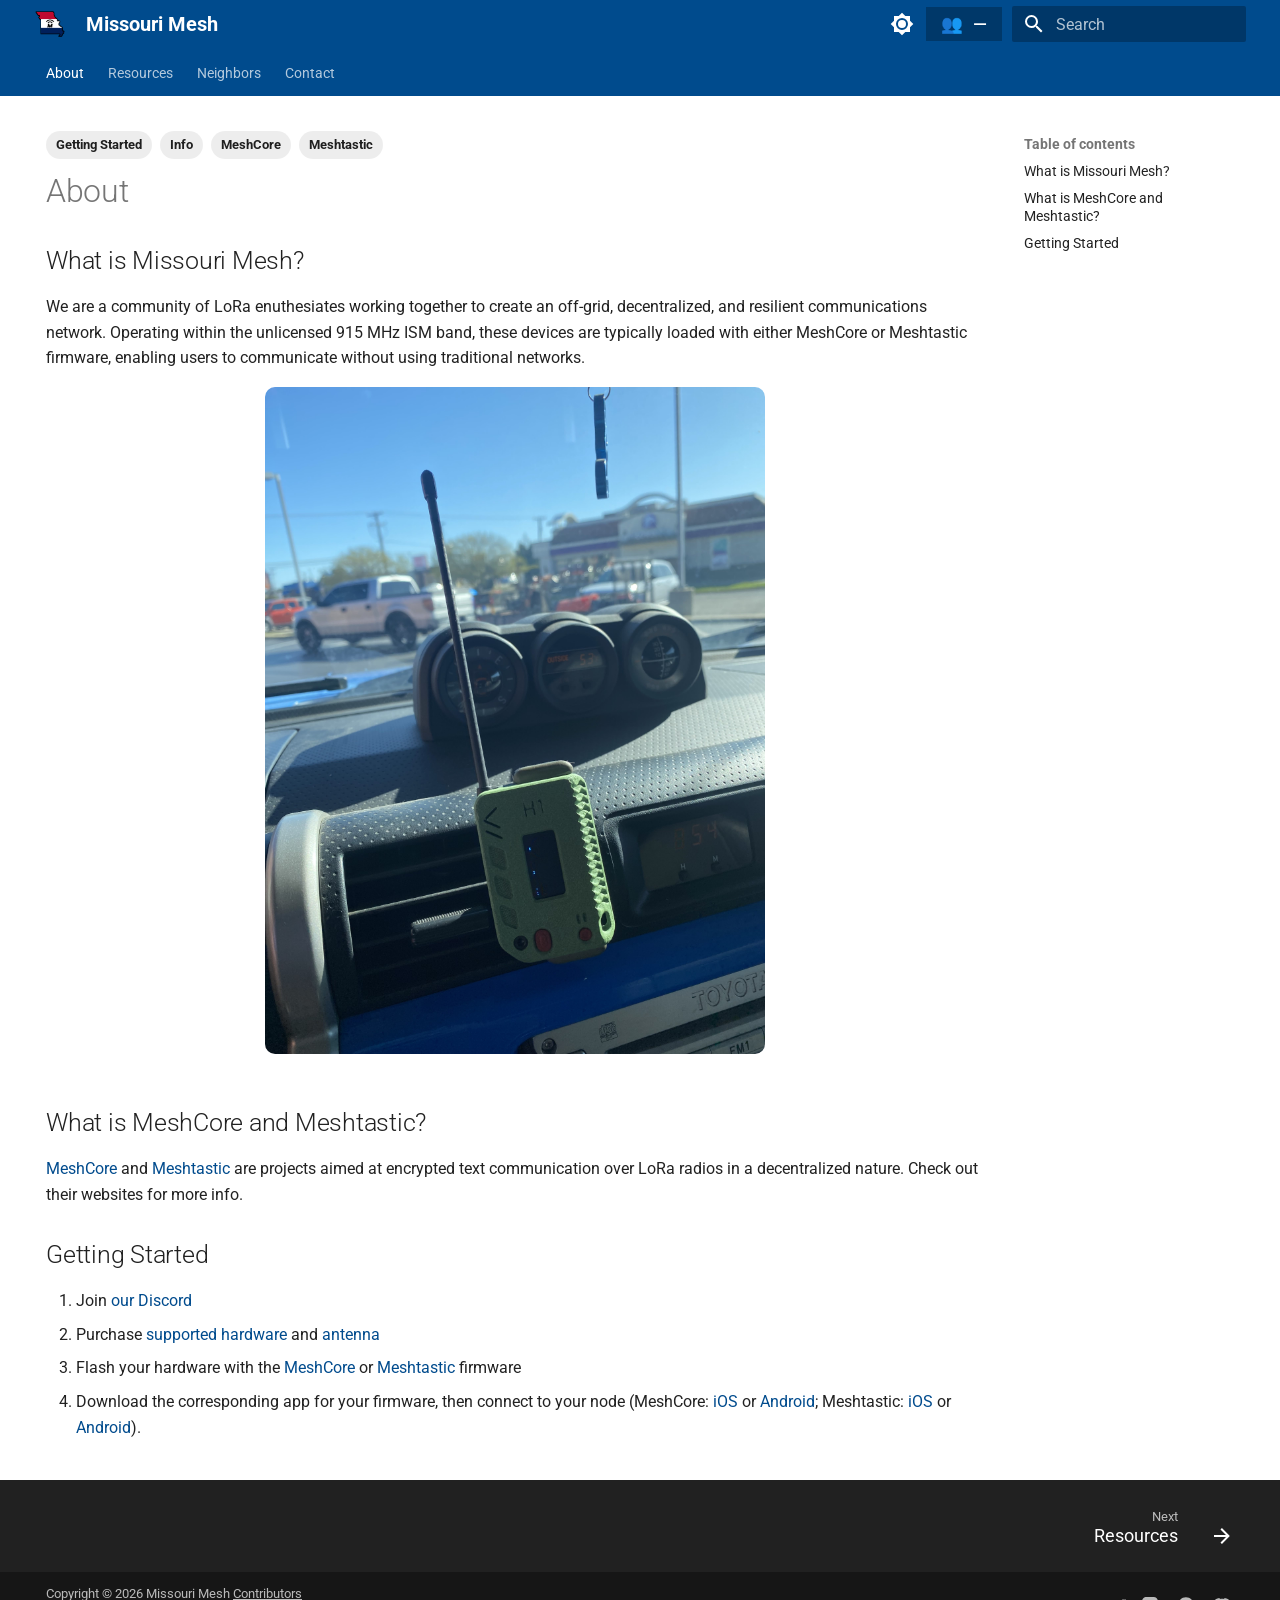
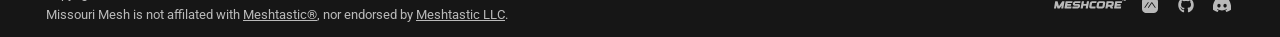
==== commit e465d502: "Deployed e22afa0 with MkDocs version: 1.6.1" ====
--- a/about/index.html
+++ b/about/index.html
@@ -18,7 +18,7 @@
       
       
       <link rel="icon" href="../assets/images/logo.png">
-      <meta name="generator" content="mkdocs-1.6.1, mkdocs-material-9.7.6">
+      <meta name="generator" content="mkdocs-1.6.1, mkdocs-material-9.7.7">
     
     
       
@@ -26,7 +26,7 @@
       
     
     
-      <link rel="stylesheet" href="../assets/stylesheets/main.484c7ddc.min.css">
+      <link rel="stylesheet" href="../assets/stylesheets/main.ec1eaa64.min.css">
       
         
         <link rel="stylesheet" href="../assets/stylesheets/palette.ab4e12ef.min.css">
@@ -133,19 +133,9 @@
     
     
     
-    <input class="md-option" data-md-color-media="(prefers-color-scheme)" data-md-color-scheme="default" data-md-color-primary="indigo" data-md-color-accent="indigo" aria-label="Switch to light mode" type="radio" name="__palette" id="__palette_0">
-    
-      <label class="md-header__button md-icon" title="Switch to light mode" for="__palette_1" hidden="">
-        <svg xmlns="http://www.w3.org/2000/svg" viewBox="0 0 24 24"><path d="m14.3 16-.7-2h-3.2l-.7 2H7.8L11 7h2l3.2 9zM20 8.69V4h-4.69L12 .69 8.69 4H4v4.69L.69 12 4 15.31V20h4.69L12 23.31 15.31 20H20v-4.69L23.31 12zm-9.15 3.96h2.3L12 9z"></path></svg>
-      </label>
-    
-  
-    
-    
-    
-    <input class="md-option" data-md-color-media="(prefers-color-scheme: light)" data-md-color-scheme="default" data-md-color-primary="indigo" data-md-color-accent="indigo" aria-label="Switch to dark mode" type="radio" name="__palette" id="__palette_1">
-    
-      <label class="md-header__button md-icon" title="Switch to dark mode" for="__palette_2" hidden="">
+    <input class="md-option" data-md-color-media="(prefers-color-scheme: light)" data-md-color-scheme="default" data-md-color-primary="indigo" data-md-color-accent="indigo" aria-label="Switch to dark mode" type="radio" name="__palette" id="__palette_0">
+    
+      <label class="md-header__button md-icon" title="Switch to dark mode" for="__palette_1" hidden="">
         <svg xmlns="http://www.w3.org/2000/svg" viewBox="0 0 24 24"><path d="M12 8a4 4 0 0 0-4 4 4 4 0 0 0 4 4 4 4 0 0 0 4-4 4 4 0 0 0-4-4m0 10a6 6 0 0 1-6-6 6 6 0 0 1 6-6 6 6 0 0 1 6 6 6 6 0 0 1-6 6m8-9.31V4h-4.69L12 .69 8.69 4H4v4.69L.69 12 4 15.31V20h4.69L12 23.31 15.31 20H20v-4.69L23.31 12z"></path></svg>
       </label>
     
@@ -153,9 +143,9 @@
     
     
     
-    <input class="md-option" data-md-color-media="(prefers-color-scheme: dark)" data-md-color-scheme="slate" data-md-color-primary="black" data-md-color-accent="indigo" aria-label="Switch to system preference" type="radio" name="__palette" id="__palette_2">
-    
-      <label class="md-header__button md-icon" title="Switch to system preference" for="__palette_0" hidden="">
+    <input class="md-option" data-md-color-media="(prefers-color-scheme: dark)" data-md-color-scheme="slate" data-md-color-primary="black" data-md-color-accent="indigo" aria-label="Switch to light mode" type="radio" name="__palette" id="__palette_1">
+    
+      <label class="md-header__button md-icon" title="Switch to light mode" for="__palette_0" hidden="">
         <svg xmlns="http://www.w3.org/2000/svg" viewBox="0 0 24 24"><path d="M12 18c-.89 0-1.74-.2-2.5-.55C11.56 16.5 13 14.42 13 12s-1.44-4.5-3.5-5.45C10.26 6.2 11.11 6 12 6a6 6 0 0 1 6 6 6 6 0 0 1-6 6m8-9.31V4h-4.69L12 .69 8.69 4H4v4.69L.69 12 4 15.31V20h4.69L12 23.31 15.31 20H20v-4.69L23.31 12z"></path></svg>
       </label>
     
@@ -795,7 +785,7 @@
       <script id="__config" type="application/json">{"annotate": null, "base": "..", "features": ["announce.dismiss", "content.code.copy", "content.tabs.link", "content.tooltips", "navigation.tabs", "navigation.path", "navigation.section", "navigation.path", "navigation.indexes", "navigation.top", "navigation.footer", "search.suggest", "search.share"], "search": "../assets/javascripts/workers/search.2c215733.min.js", "tags": null, "translations": {"clipboard.copied": "Copied to clipboard", "clipboard.copy": "Copy to clipboard", "search.result.more.one": "1 more on this page", "search.result.more.other": "# more on this page", "search.result.none": "No matching documents", "search.result.one": "1 matching document", "search.result.other": "# matching documents", "search.result.placeholder": "Type to start searching", "search.result.term.missing": "Missing", "select.version": "Select version"}, "version": null}</script>
     
     
-      <script src="../assets/javascripts/bundle.79ae519e.min.js"></script>
+      <script src="../assets/javascripts/bundle.d7400e89.min.js"></script>
       
         <script src="../assets/javascripts/user-count.js"></script>
       
--- a/assets/stylesheets/main.ec1eaa64.min.css
+++ b/assets/stylesheets/main.ec1eaa64.min.css
@@ -0,0 +1 @@
+@charset "UTF-8";html{-webkit-text-size-adjust:none;-moz-text-size-adjust:none;text-size-adjust:none;box-sizing:border-box}*,:after,:before{box-sizing:inherit}@media (prefers-reduced-motion){*,:after,:before{transition:none!important}}body{margin:0}a,button,input,label{-webkit-tap-highlight-color:transparent}a{color:inherit;text-decoration:none}hr{border:0;box-sizing:initial;display:block;height:.05rem;overflow:visible;padding:0}small{font-size:80%}sub,sup{line-height:1em}img{border-style:none}table{border-collapse:initial;border-spacing:0}td,th{font-weight:400;vertical-align:top}button{background:#0000;border:0;font-family:inherit;font-size:inherit;margin:0;padding:0}input{border:0;outline:none}:root{--md-primary-fg-color:#4051b5;--md-primary-fg-color--light:#5d6cc0;--md-primary-fg-color--dark:#303fa1;--md-primary-bg-color:#fff;--md-primary-bg-color--light:#ffffffb3;--md-accent-fg-color:#526cfe;--md-accent-fg-color--transparent:#526cfe1a;--md-accent-bg-color:#fff;--md-accent-bg-color--light:#ffffffb3}[data-md-color-scheme=default]{color-scheme:light}[data-md-color-scheme=default] img[src$="#gh-dark-mode-only"],[data-md-color-scheme=default] img[src$="#only-dark"]{display:none}:root,[data-md-color-scheme=default]{--md-hue:225deg;--md-default-fg-color:#000000de;--md-default-fg-color--light:#0000008a;--md-default-fg-color--lighter:#00000052;--md-default-fg-color--lightest:#00000012;--md-default-bg-color:#fff;--md-default-bg-color--light:#ffffffb3;--md-default-bg-color--lighter:#ffffff4d;--md-default-bg-color--lightest:#ffffff1f;--md-code-fg-color:#36464e;--md-code-bg-color:#f5f5f5;--md-code-bg-color--light:#f5f5f5b3;--md-code-bg-color--lighter:#f5f5f54d;--md-code-hl-color:#4287ff;--md-code-hl-color--light:#4287ff1a;--md-code-hl-number-color:#d52a2a;--md-code-hl-special-color:#db1457;--md-code-hl-function-color:#a846b9;--md-code-hl-constant-color:#6e59d9;--md-code-hl-keyword-color:#3f6ec6;--md-code-hl-string-color:#1c7d4d;--md-code-hl-name-color:var(--md-code-fg-color);--md-code-hl-operator-color:var(--md-default-fg-color--light);--md-code-hl-punctuation-color:var(--md-default-fg-color--light);--md-code-hl-comment-color:var(--md-default-fg-color--light);--md-code-hl-generic-color:var(--md-default-fg-color--light);--md-code-hl-variable-color:var(--md-default-fg-color--light);--md-typeset-color:var(--md-default-fg-color);--md-typeset-a-color:var(--md-primary-fg-color);--md-typeset-del-color:#f5503d26;--md-typeset-ins-color:#0bd57026;--md-typeset-kbd-color:#fafafa;--md-typeset-kbd-accent-color:#fff;--md-typeset-kbd-border-color:#b8b8b8;--md-typeset-mark-color:#ffff0080;--md-typeset-table-color:#0000001f;--md-typeset-table-color--light:rgba(0,0,0,.035);--md-admonition-fg-color:var(--md-default-fg-color);--md-admonition-bg-color:var(--md-default-bg-color);--md-warning-fg-color:#000000de;--md-warning-bg-color:#ff9;--md-footer-fg-color:#fff;--md-footer-fg-color--light:#ffffffb3;--md-footer-fg-color--lighter:#ffffff73;--md-footer-bg-color:#000000de;--md-footer-bg-color--dark:#00000052;--md-shadow-z1:0 0.2rem 0.5rem #0000000d,0 0 0.05rem #0000001a;--md-shadow-z2:0 0.2rem 0.5rem #0000001a,0 0 0.05rem #00000040;--md-shadow-z3:0 0.2rem 0.5rem #0003,0 0 0.05rem #00000059}.md-icon svg{fill:currentcolor;display:block;height:1.2rem;width:1.2rem}body{-webkit-font-smoothing:antialiased;-moz-osx-font-smoothing:grayscale;--md-text-font-family:var(--md-text-font,_),-apple-system,BlinkMacSystemFont,Helvetica,Arial,sans-serif;--md-code-font-family:var(--md-code-font,_),SFMono-Regular,Consolas,Menlo,monospace}aside,body,input{font-feature-settings:"kern","liga";color:var(--md-typeset-color);font-family:var(--md-text-font-family)}code,kbd,pre{font-feature-settings:"kern";font-family:var(--md-code-font-family)}:root{--md-typeset-table-sort-icon:url('data:image/svg+xml;charset=utf-8,<svg xmlns="http://www.w3.org/2000/svg" viewBox="0 0 24 24"><path d="m18 21-4-4h3V7h-3l4-4 4 4h-3v10h3M2 19v-2h10v2M2 13v-2h7v2M2 7V5h4v2z"/></svg>');--md-typeset-table-sort-icon--asc:url('data:image/svg+xml;charset=utf-8,<svg xmlns="http://www.w3.org/2000/svg" viewBox="0 0 24 24"><path d="M19 17h3l-4 4-4-4h3V3h2M2 17h10v2H2M6 5v2H2V5m0 6h7v2H2z"/></svg>');--md-typeset-table-sort-icon--desc:url('data:image/svg+xml;charset=utf-8,<svg xmlns="http://www.w3.org/2000/svg" viewBox="0 0 24 24"><path d="M19 7h3l-4-4-4 4h3v14h2M2 17h10v2H2M6 5v2H2V5m0 6h7v2H2z"/></svg>')}.md-typeset{-webkit-print-color-adjust:exact;color-adjust:exact;font-size:.8rem;line-height:1.6;overflow-wrap:break-word}@media print{.md-typeset{font-size:.68rem}}.md-typeset blockquote,.md-typeset dl,.md-typeset figure,.md-typeset ol,.md-typeset pre,.md-typeset ul{margin-bottom:1em;margin-top:1em}.md-typeset h1{color:var(--md-default-fg-color--light);font-size:2em;line-height:1.3;margin:0 0 1.25em}.md-typeset h1,.md-typeset h2{font-weight:300;letter-spacing:-.01em}.md-typeset h2{font-size:1.5625em;line-height:1.4;margin:1.6em 0 .64em}.md-typeset h3{font-size:1.25em;font-weight:400;letter-spacing:-.01em;line-height:1.5;margin:1.6em 0 .8em}.md-typeset h2+h3{margin-top:.8em}.md-typeset h4{font-weight:700;letter-spacing:-.01em;margin:1em 0}.md-typeset h5,.md-typeset h6{color:var(--md-default-fg-color--light);font-size:.8em;font-weight:700;letter-spacing:-.01em;margin:1.25em 0}.md-typeset h5{text-transform:uppercase}.md-typeset h5 code{text-transform:none}.md-typeset hr{border-bottom:.05rem solid var(--md-default-fg-color--lightest);display:flow-root;margin:1.5em 0}.md-typeset a{color:var(--md-typeset-a-color);word-break:break-word}.md-typeset a,.md-typeset a:before{transition:color 125ms}.md-typeset a:focus,.md-typeset a:hover{color:var(--md-accent-fg-color)}.md-typeset a:focus code,.md-typeset a:hover code{background-color:var(--md-accent-fg-color--transparent);color:var(--md-accent-fg-color)}.md-typeset a code{color:var(--md-typeset-a-color)}.md-typeset a.focus-visible{outline-color:var(--md-accent-fg-color);outline-offset:.2rem}.md-typeset code,.md-typeset kbd,.md-typeset pre{color:var(--md-code-fg-color);direction:ltr;font-variant-ligatures:none;transition:background-color 125ms}@media print{.md-typeset code,.md-typeset kbd,.md-typeset pre{white-space:pre-wrap}}.md-typeset code{background-color:var(--md-code-bg-color);border-radius:.1rem;-webkit-box-decoration-break:clone;box-decoration-break:clone;font-size:.85em;padding:0 .2941176471em;transition:color 125ms,background-color 125ms;word-break:break-word}.md-typeset code:not(.focus-visible){-webkit-tap-highlight-color:transparent;outline:none}.md-typeset pre{display:flow-root;line-height:1.4;position:relative}.md-typeset pre>code{-webkit-box-decoration-break:slice;box-decoration-break:slice;box-shadow:none;display:block;margin:0;outline-color:var(--md-accent-fg-color);overflow:auto;padding:.7720588235em 1.1764705882em;scrollbar-color:var(--md-default-fg-color--lighter) #0000;scrollbar-width:thin;touch-action:auto;word-break:normal}.md-typeset pre>code:hover{scrollbar-color:var(--md-accent-fg-color) #0000}.md-typeset pre>code::-webkit-scrollbar{height:.2rem;width:.2rem}.md-typeset pre>code::-webkit-scrollbar-thumb{background-color:var(--md-default-fg-color--lighter)}.md-typeset pre>code::-webkit-scrollbar-thumb:hover{background-color:var(--md-accent-fg-color)}.md-typeset kbd{background-color:var(--md-typeset-kbd-color);border-radius:.1rem;box-shadow:0 .1rem 0 .05rem var(--md-typeset-kbd-border-color),0 .1rem 0 var(--md-typeset-kbd-border-color),0 -.1rem .2rem var(--md-typeset-kbd-accent-color) inset;color:var(--md-default-fg-color);display:inline-block;font-size:.75em;padding:0 .6666666667em;vertical-align:text-top;word-break:break-word}.md-typeset mark{background-color:var(--md-typeset-mark-color);-webkit-box-decoration-break:clone;box-decoration-break:clone;color:inherit;word-break:break-word}.md-typeset abbr{cursor:help;text-decoration:none}.md-typeset [data-preview],.md-typeset abbr{border-bottom:.05rem dotted var(--md-default-fg-color--light)}.md-typeset small{opacity:.75}[dir=ltr] .md-typeset sub,[dir=ltr] .md-typeset sup{margin-left:.078125em}[dir=rtl] .md-typeset sub,[dir=rtl] .md-typeset sup{margin-right:.078125em}[dir=ltr] .md-typeset blockquote{padding-left:.6rem}[dir=rtl] .md-typeset blockquote{padding-right:.6rem}[dir=ltr] .md-typeset blockquote{border-left:.2rem solid var(--md-default-fg-color--lighter)}[dir=rtl] .md-typeset blockquote{border-right:.2rem solid var(--md-default-fg-color--lighter)}.md-typeset blockquote{color:var(--md-default-fg-color--light);margin-left:0;margin-right:0}.md-typeset ul{list-style-type:disc}.md-typeset ul[type]{list-style-type:revert-layer}[dir=ltr] .md-typeset ol,[dir=ltr] .md-typeset ul{margin-left:.625em}[dir=rtl] .md-typeset ol,[dir=rtl] .md-typeset ul{margin-right:.625em}.md-typeset ol,.md-typeset ul{padding:0}.md-typeset ol:not([hidden]),.md-typeset ul:not([hidden]){display:flow-root}.md-typeset ol ol,.md-typeset ul ol{list-style-type:lower-alpha}.md-typeset ol ol ol,.md-typeset ul ol ol{list-style-type:lower-roman}.md-typeset ol ol ol ol,.md-typeset ul ol ol ol{list-style-type:upper-alpha}.md-typeset ol ol ol ol ol,.md-typeset ul ol ol ol ol{list-style-type:upper-roman}.md-typeset ol[type],.md-typeset ul[type]{list-style-type:revert-layer}[dir=ltr] .md-typeset ol li,[dir=ltr] .md-typeset ul li{margin-left:1.25em}[dir=rtl] .md-typeset ol li,[dir=rtl] .md-typeset ul li{margin-right:1.25em}.md-typeset ol li,.md-typeset ul li{margin-bottom:.5em}.md-typeset ol li blockquote,.md-typeset ol li p,.md-typeset ul li blockquote,.md-typeset ul li p{margin:.5em 0}.md-typeset ol li:last-child,.md-typeset ul li:last-child{margin-bottom:0}[dir=ltr] .md-typeset ol li ol,[dir=ltr] .md-typeset ol li ul,[dir=ltr] .md-typeset ul li ol,[dir=ltr] .md-typeset ul li ul{margin-left:.625em}[dir=rtl] .md-typeset ol li ol,[dir=rtl] .md-typeset ol li ul,[dir=rtl] .md-typeset ul li ol,[dir=rtl] .md-typeset ul li ul{margin-right:.625em}.md-typeset ol li ol,.md-typeset ol li ul,.md-typeset ul li ol,.md-typeset ul li ul{margin-bottom:.5em;margin-top:.5em}[dir=ltr] .md-typeset dd{margin-left:1.875em}[dir=rtl] .md-typeset dd{margin-right:1.875em}.md-typeset dd{margin-bottom:1.5em;margin-top:1em}.md-typeset img,.md-typeset svg,.md-typeset video{height:auto;max-width:100%}.md-typeset img[align=left]{margin:1em 1em 1em 0}.md-typeset img[align=right]{margin:1em 0 1em 1em}.md-typeset img[align]:only-child{margin-top:0}.md-typeset figure{display:flow-root;margin:1em auto;max-width:100%;text-align:center;width:fit-content}.md-typeset figure img{display:block;margin:0 auto}.md-typeset figcaption{font-style:italic;margin:1em auto;max-width:24rem}.md-typeset iframe{max-width:100%}.md-typeset table:not([class]){background-color:var(--md-default-bg-color);border:.05rem solid var(--md-typeset-table-color);border-radius:.1rem;display:inline-block;font-size:.64rem;max-width:100%;overflow:auto;touch-action:auto}@media print{.md-typeset table:not([class]){display:table}}.md-typeset table:not([class])+*{margin-top:1.5em}.md-typeset table:not([class]) td>:first-child,.md-typeset table:not([class]) th>:first-child{margin-top:0}.md-typeset table:not([class]) td>:last-child,.md-typeset table:not([class]) th>:last-child{margin-bottom:0}.md-typeset table:not([class]) td:not([align]),.md-typeset table:not([class]) th:not([align]){text-align:left}[dir=rtl] .md-typeset table:not([class]) td:not([align]),[dir=rtl] .md-typeset table:not([class]) th:not([align]){text-align:right}.md-typeset table:not([class]) th{font-weight:700;min-width:5rem;padding:.9375em 1.25em;vertical-align:top}.md-typeset table:not([class]) td{border-top:.05rem solid var(--md-typeset-table-color);padding:.9375em 1.25em;vertical-align:top}.md-typeset table:not([class]) tbody tr{transition:background-color 125ms}.md-typeset table:not([class]) tbody tr:hover{background-color:var(--md-typeset-table-color--light);box-shadow:0 .05rem 0 var(--md-default-bg-color) inset}.md-typeset table:not([class]) a{word-break:normal}.md-typeset table th[role=columnheader]{cursor:pointer}[dir=ltr] .md-typeset table th[role=columnheader]:after{margin-left:.5em}[dir=rtl] .md-typeset table th[role=columnheader]:after{margin-right:.5em}.md-typeset table th[role=columnheader]:after{content:"";display:inline-block;height:1.2em;-webkit-mask-image:var(--md-typeset-table-sort-icon);mask-image:var(--md-typeset-table-sort-icon);-webkit-mask-repeat:no-repeat;mask-repeat:no-repeat;-webkit-mask-size:contain;mask-size:contain;transition:background-color 125ms;vertical-align:text-bottom;width:1.2em}.md-typeset table th[role=columnheader]:hover:after{background-color:var(--md-default-fg-color--lighter)}.md-typeset table th[role=columnheader][aria-sort=ascending]:after{background-color:var(--md-default-fg-color--light);-webkit-mask-image:var(--md-typeset-table-sort-icon--asc);mask-image:var(--md-typeset-table-sort-icon--asc)}.md-typeset table th[role=columnheader][aria-sort=descending]:after{background-color:var(--md-default-fg-color--light);-webkit-mask-image:var(--md-typeset-table-sort-icon--desc);mask-image:var(--md-typeset-table-sort-icon--desc)}.md-typeset__scrollwrap{margin:1em -.8rem;overflow-x:auto;touch-action:auto}.md-typeset__table{display:inline-block;margin-bottom:.5em;padding:0 .8rem}@media print{.md-typeset__table{display:block}}html .md-typeset__table table{display:table;margin:0;overflow:hidden;width:100%}@media screen and (max-width:44.984375em){.md-content__inner>pre{margin:1em -.8rem}.md-content__inner>pre code{border-radius:0}}.md-typeset .md-author{border-radius:100%;display:block;flex-shrink:0;height:1.6rem;overflow:hidden;position:relative;transition:color 125ms,transform 125ms;width:1.6rem}.md-typeset .md-author img{display:block}.md-typeset .md-author--more{background:var(--md-default-fg-color--lightest);color:var(--md-default-fg-color--lighter);font-size:.6rem;font-weight:700;line-height:1.6rem;text-align:center}.md-typeset .md-author--long{height:2.4rem;width:2.4rem}.md-typeset a.md-author{transform:scale(1)}.md-typeset a.md-author img{border-radius:100%;filter:grayscale(100%) opacity(75%);transition:filter 125ms}.md-typeset a.md-author:focus,.md-typeset a.md-author:hover{transform:scale(1.1);z-index:1}.md-typeset a.md-author:focus img,.md-typeset a.md-author:hover img{filter:grayscale(0)}.md-banner{background-color:var(--md-footer-bg-color);color:var(--md-footer-fg-color);overflow:auto}@media print{.md-banner{display:none}}.md-banner--warning{background-color:var(--md-warning-bg-color);color:var(--md-warning-fg-color)}.md-banner__inner{font-size:.7rem;margin:.6rem auto;padding:0 .8rem}[dir=ltr] .md-banner__button{float:right}[dir=rtl] .md-banner__button{float:left}.md-banner__button{color:inherit;cursor:pointer;transition:opacity .25s}.no-js .md-banner__button{display:none}.md-banner__button:hover{opacity:.7}html{font-size:125%;height:100%;overflow-x:hidden}@media screen and (min-width:100em){html{font-size:137.5%}}@media screen and (min-width:125em){html{font-size:150%}}body{background-color:var(--md-default-bg-color);display:flex;flex-direction:column;font-size:.5rem;min-height:100%;position:relative;width:100%}@media print{body{display:block}}@media screen and (max-width:59.984375em){body[data-md-scrolllock]{position:fixed}}.md-grid{margin-left:auto;margin-right:auto;max-width:61rem}.md-container{display:flex;flex-direction:column;flex-grow:1}@media print{.md-container{display:block}}.md-main{flex-grow:1}.md-main__inner{display:flex;height:100%;margin-top:1.5rem}.md-ellipsis{overflow:hidden;text-overflow:ellipsis}.md-toggle{display:none}.md-option{height:0;opacity:0;position:absolute;width:0}.md-option:checked+label:not([hidden]){display:block}.md-option.focus-visible+label{outline-color:var(--md-accent-fg-color);outline-style:auto}.md-skip{background-color:var(--md-default-fg-color);border-radius:.1rem;color:var(--md-default-bg-color);font-size:.64rem;margin:.5rem;opacity:0;outline-color:var(--md-accent-fg-color);padding:.3rem .5rem;position:fixed;transform:translateY(.4rem);z-index:-1}.md-skip:focus{opacity:1;transform:translateY(0);transition:transform .25s cubic-bezier(.4,0,.2,1),opacity 175ms 75ms;z-index:10}@page{margin:25mm}:root{--md-clipboard-icon:url('data:image/svg+xml;charset=utf-8,<svg xmlns="http://www.w3.org/2000/svg" viewBox="0 0 24 24"><path d="M19 21H8V7h11m0-2H8a2 2 0 0 0-2 2v14a2 2 0 0 0 2 2h11a2 2 0 0 0 2-2V7a2 2 0 0 0-2-2m-3-4H4a2 2 0 0 0-2 2v14h2V3h12z"/></svg>')}.md-clipboard{border-radius:.1rem;color:var(--md-default-fg-color--lightest);cursor:pointer;height:1.5em;outline-color:var(--md-accent-fg-color);outline-offset:.1rem;transition:color .25s;width:1.5em;z-index:1}@media print{.md-clipboard{display:none}}.md-clipboard:not(.focus-visible){-webkit-tap-highlight-color:transparent;outline:none}:hover>.md-clipboard{color:var(--md-default-fg-color--light)}.md-clipboard:focus,.md-clipboard:hover{color:var(--md-accent-fg-color)}.md-clipboard:after{background-color:currentcolor;content:"";display:block;height:1.125em;margin:0 auto;-webkit-mask-image:var(--md-clipboard-icon);mask-image:var(--md-clipboard-icon);-webkit-mask-position:center;mask-position:center;-webkit-mask-repeat:no-repeat;mask-repeat:no-repeat;-webkit-mask-size:contain;mask-size:contain;width:1.125em}.md-clipboard--inline{cursor:pointer}.md-clipboard--inline code{transition:color .25s,background-color .25s}.md-clipboard--inline:focus code,.md-clipboard--inline:hover code{background-color:var(--md-accent-fg-color--transparent);color:var(--md-accent-fg-color)}:root{--md-code-select-icon:url('data:image/svg+xml;charset=utf-8,<svg xmlns="http://www.w3.org/2000/svg" viewBox="0 0 24 24"><path d="M19 19h-4v2h4c1.1 0 2-.9 2-2v-4h-2m0-12h-4v2h4v4h2V5c0-1.1-.9-2-2-2M5 5h4V3H5c-1.1 0-2 .9-2 2v4h2m0 6H3v4c0 1.1.9 2 2 2h4v-2H5zm2-4h2v2H7zm4 0h2v2h-2zm4 0h2v2h-2zM7 7h2v2H7zm4 0h2v2h-2zm4 0h2v2h-2zm-8 8h2v2H7zm4 0h2v2h-2zm4 0h2v2h-2z"/></svg>');--md-code-copy-icon:url('data:image/svg+xml;charset=utf-8,<svg xmlns="http://www.w3.org/2000/svg" viewBox="0 0 24 24"><path d="M19 21H8V7h11m0-2H8a2 2 0 0 0-2 2v14a2 2 0 0 0 2 2h11a2 2 0 0 0 2-2V7a2 2 0 0 0-2-2m-3-4H4a2 2 0 0 0-2 2v14h2V3h12z"/></svg>')}.md-typeset .md-code__content{display:grid}.md-code__nav{background-color:var(--md-code-bg-color--lighter);border-radius:.1rem;display:flex;gap:.2rem;padding:.2rem;position:absolute;right:.25em;top:.25em;transition:background-color .25s;z-index:1}:hover>.md-code__nav{background-color:var(--md-code-bg-color--light)}.md-code__button{color:var(--md-default-fg-color--lightest);cursor:pointer;display:block;height:1.5em;outline-color:var(--md-accent-fg-color);outline-offset:.1rem;transition:color .25s;width:1.5em}:hover>*>.md-code__button{color:var(--md-default-fg-color--light)}.md-code__button.focus-visible,.md-code__button:hover{color:var(--md-accent-fg-color)}.md-code__button--active{color:var(--md-default-fg-color)!important}.md-code__button:after{background-color:currentcolor;content:"";display:block;height:1.125em;margin:0 auto;-webkit-mask-position:center;mask-position:center;-webkit-mask-repeat:no-repeat;mask-repeat:no-repeat;-webkit-mask-size:contain;mask-size:contain;width:1.125em}.md-code__button[data-md-type=select]:after{-webkit-mask-image:var(--md-code-select-icon);mask-image:var(--md-code-select-icon)}.md-code__button[data-md-type=copy]:after{-webkit-mask-image:var(--md-code-copy-icon);mask-image:var(--md-code-copy-icon)}@keyframes consent{0%{opacity:0;transform:translateY(100%)}to{opacity:1;transform:translateY(0)}}@keyframes overlay{0%{opacity:0}to{opacity:1}}.md-consent__overlay{animation:overlay .25s both;-webkit-backdrop-filter:blur(.1rem);backdrop-filter:blur(.1rem);background-color:#0000008a;height:100%;opacity:1;position:fixed;top:0;width:100%;z-index:5}.md-consent__inner{animation:consent .5s cubic-bezier(.1,.7,.1,1) both;background-color:var(--md-default-bg-color);border:0;border-radius:.1rem;bottom:0;box-shadow:0 0 .2rem #0000001a,0 .2rem .4rem #0003;max-height:100%;overflow:auto;padding:0;position:fixed;width:100%;z-index:5}.md-consent__form{padding:.8rem}.md-consent__settings{display:none;margin:1em 0}input:checked+.md-consent__settings{display:block}.md-consent__controls{margin-bottom:.8rem}.md-typeset .md-consent__controls .md-button{display:inline}@media screen and (max-width:44.984375em){.md-typeset .md-consent__controls .md-button{display:block;margin-top:.4rem;text-align:center;width:100%}}.md-consent label{cursor:pointer}.md-content{flex-grow:1;min-width:0}.md-content__inner{margin:0 .8rem 1.2rem;padding-top:.6rem}@media screen and (min-width:76.25em){[dir=ltr] .md-sidebar--primary:not([hidden])~.md-content>.md-content__inner{margin-left:1.2rem}[dir=ltr] .md-sidebar--secondary:not([hidden])~.md-content>.md-content__inner,[dir=rtl] .md-sidebar--primary:not([hidden])~.md-content>.md-content__inner{margin-right:1.2rem}[dir=rtl] .md-sidebar--secondary:not([hidden])~.md-content>.md-content__inner{margin-left:1.2rem}}.md-content__inner:before{content:"";display:block;height:.4rem}.md-content__inner>:last-child{margin-bottom:0}[dir=ltr] .md-content__button{float:right}[dir=rtl] .md-content__button{float:left}[dir=ltr] .md-content__button{margin-left:.4rem}[dir=rtl] .md-content__button{margin-right:.4rem}.md-content__button{margin:.4rem 0;padding:0}@media print{.md-content__button{display:none}}.md-typeset .md-content__button{color:var(--md-default-fg-color--lighter)}.md-content__button svg{display:inline;vertical-align:top}[dir=rtl] .md-content__button svg{transform:scaleX(-1)}[dir=ltr] .md-dialog{right:.8rem}[dir=rtl] .md-dialog{left:.8rem}.md-dialog{background-color:var(--md-default-fg-color);border-radius:.1rem;bottom:.8rem;box-shadow:var(--md-shadow-z3);min-width:11.1rem;opacity:0;padding:.4rem .6rem;pointer-events:none;position:fixed;transform:translateY(100%);transition:transform 0ms .4s,opacity .4s;z-index:4}@media print{.md-dialog{display:none}}.md-dialog--active{opacity:1;pointer-events:auto;transform:translateY(0);transition:transform .4s cubic-bezier(.075,.85,.175,1),opacity .4s}.md-dialog__inner{color:var(--md-default-bg-color);font-size:.7rem}.md-feedback{margin:2em 0 1em;text-align:center}.md-feedback fieldset{border:none;margin:0;padding:0}.md-feedback__title{font-weight:700;margin:1em auto}.md-feedback__inner{position:relative}.md-feedback__list{display:flex;flex-wrap:wrap;place-content:baseline center;position:relative}.md-feedback__list:hover .md-icon:not(:disabled){color:var(--md-default-fg-color--lighter)}:disabled .md-feedback__list{min-height:1.8rem}.md-feedback__icon{color:var(--md-default-fg-color--light);cursor:pointer;flex-shrink:0;margin:0 .1rem;transition:color 125ms}.md-feedback__icon:not(:disabled).md-icon:hover{color:var(--md-accent-fg-color)}.md-feedback__icon:disabled{color:var(--md-default-fg-color--lightest);pointer-events:none}.md-feedback__note{opacity:0;position:relative;transform:translateY(.4rem);transition:transform .4s cubic-bezier(.1,.7,.1,1),opacity .15s}.md-feedback__note>*{margin:0 auto;max-width:16rem}:disabled .md-feedback__note{opacity:1;transform:translateY(0)}@media print{.md-feedback{display:none}}.md-footer{background-color:var(--md-footer-bg-color);color:var(--md-footer-fg-color)}@media print{.md-footer{display:none}}.md-footer__inner{justify-content:space-between;overflow:auto;padding:.2rem}.md-footer__inner:not([hidden]){display:flex}.md-footer__link{align-items:end;display:flex;flex-grow:0.01;margin-bottom:.4rem;margin-top:1rem;max-width:100%;outline-color:var(--md-accent-fg-color);overflow:hidden;transition:opacity .25s}.md-footer__link:focus,.md-footer__link:hover{opacity:.7}[dir=rtl] .md-footer__link svg{transform:scaleX(-1)}@media screen and (max-width:44.984375em){.md-footer__link--prev{flex-shrink:0}.md-footer__link--prev .md-footer__title{display:none}}[dir=ltr] .md-footer__link--next{margin-left:auto}[dir=rtl] .md-footer__link--next{margin-right:auto}.md-footer__link--next{text-align:right}[dir=rtl] .md-footer__link--next{text-align:left}.md-footer__title{flex-grow:1;font-size:.9rem;margin-bottom:.7rem;max-width:calc(100% - 2.4rem);padding:0 1rem;white-space:nowrap}.md-footer__button{margin:.2rem;padding:.4rem}.md-footer__direction{font-size:.64rem;opacity:.7}.md-footer-meta{background-color:var(--md-footer-bg-color--dark)}.md-footer-meta__inner{display:flex;flex-wrap:wrap;justify-content:space-between;padding:.2rem}html .md-footer-meta.md-typeset a{color:var(--md-footer-fg-color--light)}html .md-footer-meta.md-typeset a:focus,html .md-footer-meta.md-typeset a:hover{color:var(--md-footer-fg-color)}.md-copyright{color:var(--md-footer-fg-color--lighter);font-size:.64rem;margin:auto .6rem;padding:.4rem 0;width:100%}@media screen and (min-width:45em){.md-copyright{width:auto}}.md-copyright__highlight{color:var(--md-footer-fg-color--light)}.md-social{display:inline-flex;gap:.2rem;margin:0 .4rem;padding:.2rem 0 .6rem}@media screen and (min-width:45em){.md-social{padding:.6rem 0}}.md-social__link{display:inline-block;height:1.6rem;text-align:center;width:1.6rem}.md-social__link:before{line-height:1.9}.md-social__link svg{fill:currentcolor;max-height:.8rem;vertical-align:-25%}.md-typeset .md-button{border:.1rem solid;border-radius:.1rem;color:var(--md-primary-fg-color);cursor:pointer;display:inline-block;font-weight:700;padding:.625em 2em;transition:color 125ms,background-color 125ms,border-color 125ms}.md-typeset .md-button--primary{background-color:var(--md-primary-fg-color);border-color:var(--md-primary-fg-color);color:var(--md-primary-bg-color)}.md-typeset .md-button:focus,.md-typeset .md-button:hover{background-color:var(--md-accent-fg-color);border-color:var(--md-accent-fg-color);color:var(--md-accent-bg-color)}[dir=ltr] .md-typeset .md-input{border-top-left-radius:.1rem}[dir=ltr] .md-typeset .md-input,[dir=rtl] .md-typeset .md-input{border-top-right-radius:.1rem}[dir=rtl] .md-typeset .md-input{border-top-left-radius:.1rem}.md-typeset .md-input{border-bottom:.1rem solid var(--md-default-fg-color--lighter);box-shadow:var(--md-shadow-z1);font-size:.8rem;height:1.8rem;padding:0 .6rem;transition:border .25s,box-shadow .25s}.md-typeset .md-input:focus,.md-typeset .md-input:hover{border-bottom-color:var(--md-accent-fg-color);box-shadow:var(--md-shadow-z2)}.md-typeset .md-input--stretch{width:100%}.md-header{background-color:var(--md-primary-fg-color);box-shadow:0 0 .2rem #0000,0 .2rem .4rem #0000;color:var(--md-primary-bg-color);display:block;left:0;position:sticky;right:0;top:0;z-index:4}@media print{.md-header{display:none}}.md-header[hidden]{transform:translateY(-100%);transition:transform .25s cubic-bezier(.8,0,.6,1),box-shadow .25s}.md-header--shadow{box-shadow:0 0 .2rem #0000001a,0 .2rem .4rem #0003;transition:transform .25s cubic-bezier(.1,.7,.1,1),box-shadow .25s}.md-header__inner{align-items:center;display:flex;padding:0 .2rem}.md-header__button{color:currentcolor;cursor:pointer;margin:.2rem;outline-color:var(--md-accent-fg-color);padding:.4rem;position:relative;transition:opacity .25s;vertical-align:middle;z-index:1}.md-header__button:hover{opacity:.7}.md-header__button:not([hidden]){display:inline-block}.md-header__button:not(.focus-visible){-webkit-tap-highlight-color:transparent;outline:none}.md-header__button.md-logo{margin:.2rem;padding:.4rem}@media screen and (max-width:76.234375em){.md-header__button.md-logo{display:none}}.md-header__button.md-logo img,.md-header__button.md-logo svg{fill:currentcolor;display:block;height:1.2rem;width:auto}@media screen and (min-width:60em){.md-header__button[for=__search]{display:none}}.no-js .md-header__button[for=__search]{display:none}[dir=rtl] .md-header__button[for=__search] svg{transform:scaleX(-1)}@media screen and (min-width:76.25em){.md-header__button[for=__drawer]{display:none}}.md-header__topic{display:flex;max-width:100%;position:absolute;transition:transform .4s cubic-bezier(.1,.7,.1,1),opacity .15s;white-space:nowrap}.md-header__topic+.md-header__topic{opacity:0;pointer-events:none;transform:translateX(1.25rem);transition:transform .4s cubic-bezier(1,.7,.1,.1),opacity .15s;z-index:-1}[dir=rtl] .md-header__topic+.md-header__topic{transform:translateX(-1.25rem)}.md-header__topic:first-child{font-weight:700}[dir=ltr] .md-header__title{margin-left:1rem;margin-right:.4rem}[dir=rtl] .md-header__title{margin-left:.4rem;margin-right:1rem}.md-header__title{flex-grow:1;font-size:.9rem;height:2.4rem;line-height:2.4rem}.md-header__title--active .md-header__topic{opacity:0;pointer-events:none;transform:translateX(-1.25rem);transition:transform .4s cubic-bezier(1,.7,.1,.1),opacity .15s;z-index:-1}[dir=rtl] .md-header__title--active .md-header__topic{transform:translateX(1.25rem)}.md-header__title--active .md-header__topic+.md-header__topic{opacity:1;pointer-events:auto;transform:translateX(0);transition:transform .4s cubic-bezier(.1,.7,.1,1),opacity .15s;z-index:0}.md-header__title>.md-header__ellipsis{height:100%;position:relative;width:100%}.md-header__option{display:flex;flex-shrink:0;max-width:100%;transition:max-width 0ms .25s,opacity .25s .25s;white-space:nowrap}[data-md-toggle=search]:checked~.md-header .md-header__option{max-width:0;opacity:0;transition:max-width 0ms,opacity 0ms}.md-header__option>input{bottom:0}.md-header__source{display:none}@media screen and (min-width:60em){[dir=ltr] .md-header__source{margin-left:1rem}[dir=rtl] .md-header__source{margin-right:1rem}.md-header__source{display:block;max-width:11.7rem;width:11.7rem}}@media screen and (min-width:76.25em){[dir=ltr] .md-header__source{margin-left:1.4rem}[dir=rtl] .md-header__source{margin-right:1.4rem}}.md-meta{color:var(--md-default-fg-color--light);font-size:.7rem;line-height:1.3}.md-meta__list{display:inline-flex;flex-wrap:wrap;list-style:none;margin:0;padding:0}.md-meta__item:not(:last-child):after{content:"·";margin-left:.2rem;margin-right:.2rem}.md-meta__link{color:var(--md-typeset-a-color)}.md-meta__link:focus,.md-meta__link:hover{color:var(--md-accent-fg-color)}.md-draft{background-color:#ff1744;border-radius:.125em;color:#fff;display:inline-block;font-weight:700;padding-left:.5714285714em;padding-right:.5714285714em}:root{--md-nav-icon--prev:url('data:image/svg+xml;charset=utf-8,<svg xmlns="http://www.w3.org/2000/svg" viewBox="0 0 24 24"><path d="M20 11v2H8l5.5 5.5-1.42 1.42L4.16 12l7.92-7.92L13.5 5.5 8 11z"/></svg>');--md-nav-icon--next:url('data:image/svg+xml;charset=utf-8,<svg xmlns="http://www.w3.org/2000/svg" viewBox="0 0 24 24"><path d="M8.59 16.58 13.17 12 8.59 7.41 10 6l6 6-6 6z"/></svg>');--md-toc-icon:url('data:image/svg+xml;charset=utf-8,<svg xmlns="http://www.w3.org/2000/svg" viewBox="0 0 24 24"><path d="M3 9h14V7H3zm0 4h14v-2H3zm0 4h14v-2H3zm16 0h2v-2h-2zm0-10v2h2V7zm0 6h2v-2h-2z"/></svg>')}.md-nav{font-size:.7rem;line-height:1.3}.md-nav__title{color:var(--md-default-fg-color--light);display:block;font-weight:700;overflow:hidden;padding:0 .6rem;text-overflow:ellipsis}.md-nav__title .md-nav__button{display:none}.md-nav__title .md-nav__button img{height:100%;width:auto}.md-nav__title .md-nav__button.md-logo img,.md-nav__title .md-nav__button.md-logo svg{fill:currentcolor;display:block;height:2.4rem;max-width:100%;object-fit:contain;width:auto}.md-nav__list{list-style:none;margin:0;padding:0}.md-nav__link{align-items:flex-start;display:flex;gap:.4rem;margin-top:.625em;scroll-snap-align:start;transition:color 125ms}.md-nav__link--passed,.md-nav__link--passed code{color:var(--md-default-fg-color--light)}.md-nav__item .md-nav__link--active,.md-nav__item .md-nav__link--active code{color:var(--md-typeset-a-color)}.md-nav__link .md-ellipsis{position:relative}.md-nav__link .md-ellipsis code{word-break:normal}[dir=ltr] .md-nav__link .md-icon:last-child{margin-left:auto}[dir=rtl] .md-nav__link .md-icon:last-child{margin-right:auto}.md-nav__link .md-typeset{font-size:.7rem;line-height:1.3}.md-nav__link svg{fill:currentcolor;flex-shrink:0;height:1.3em;position:relative}.md-nav__link[for]:focus,.md-nav__link[for]:hover,.md-nav__link[href]:focus,.md-nav__link[href]:hover{color:var(--md-accent-fg-color);cursor:pointer}.md-nav__link[for]:focus code,.md-nav__link[for]:hover code,.md-nav__link[href]:focus code,.md-nav__link[href]:hover code{background-color:var(--md-accent-fg-color--transparent);color:var(--md-accent-fg-color)}.md-nav__link.focus-visible{outline-color:var(--md-accent-fg-color);outline-offset:.2rem}.md-nav--primary .md-nav__link[for=__toc]{display:none}.md-nav--primary .md-nav__link[for=__toc] .md-icon:after{background-color:currentcolor;display:block;height:100%;-webkit-mask-image:var(--md-toc-icon);mask-image:var(--md-toc-icon);width:100%}.md-nav--primary .md-nav__link[for=__toc]~.md-nav{display:none}.md-nav__container>.md-nav__link{margin-top:0}.md-nav__container>.md-nav__link:first-child{flex-grow:1;min-width:0}.md-nav__icon{flex-shrink:0}.md-nav__source{display:none}@media screen and (max-width:76.234375em){.md-nav--primary,.md-nav--primary .md-nav{background-color:var(--md-default-bg-color);display:flex;flex-direction:column;height:100%;left:0;position:absolute;right:0;top:0;z-index:1}.md-nav--primary .md-nav__item,.md-nav--primary .md-nav__title{font-size:.8rem;line-height:1.5}.md-nav--primary .md-nav__title{background-color:var(--md-default-fg-color--lightest);color:var(--md-default-fg-color--light);cursor:pointer;height:5.6rem;line-height:2.4rem;padding:3rem .8rem .2rem;position:relative;white-space:nowrap}[dir=ltr] .md-nav--primary .md-nav__title .md-nav__icon{left:.4rem}[dir=rtl] .md-nav--primary .md-nav__title .md-nav__icon{right:.4rem}.md-nav--primary .md-nav__title .md-nav__icon{display:block;height:1.2rem;margin:.2rem;position:absolute;top:.4rem;width:1.2rem}.md-nav--primary .md-nav__title .md-nav__icon:after{background-color:currentcolor;content:"";display:block;height:100%;-webkit-mask-image:var(--md-nav-icon--prev);mask-image:var(--md-nav-icon--prev);-webkit-mask-position:center;mask-position:center;-webkit-mask-repeat:no-repeat;mask-repeat:no-repeat;-webkit-mask-size:contain;mask-size:contain;width:100%}.md-nav--primary .md-nav__title~.md-nav__list{background-color:var(--md-default-bg-color);box-shadow:0 .05rem 0 var(--md-default-fg-color--lightest) inset;overflow-y:auto;scroll-snap-type:y mandatory;touch-action:pan-y}.md-nav--primary .md-nav__title~.md-nav__list>:first-child{border-top:0}.md-nav--primary .md-nav__title[for=__drawer]{background-color:var(--md-primary-fg-color);color:var(--md-primary-bg-color);font-weight:700}.md-nav--primary .md-nav__title .md-logo{display:block;left:.2rem;margin:.2rem;padding:.4rem;position:absolute;right:.2rem;top:.2rem}.md-nav--primary .md-nav__list{flex:1}.md-nav--primary .md-nav__item{border-top:.05rem solid var(--md-default-fg-color--lightest)}.md-nav--primary .md-nav__item--active>.md-nav__link{color:var(--md-typeset-a-color)}.md-nav--primary .md-nav__item--active>.md-nav__link:focus,.md-nav--primary .md-nav__item--active>.md-nav__link:hover{color:var(--md-accent-fg-color)}.md-nav--primary .md-nav__link{margin-top:0;padding:.6rem .8rem}.md-nav--primary .md-nav__link svg{margin-top:.1em}.md-nav--primary .md-nav__link>.md-nav__link{padding:0}[dir=ltr] .md-nav--primary .md-nav__link .md-nav__icon{margin-right:-.2rem}[dir=rtl] .md-nav--primary .md-nav__link .md-nav__icon{margin-left:-.2rem}.md-nav--primary .md-nav__link .md-nav__icon{font-size:1.2rem;height:1.2rem;width:1.2rem}.md-nav--primary .md-nav__link .md-nav__icon:after{background-color:currentcolor;content:"";display:block;height:100%;-webkit-mask-image:var(--md-nav-icon--next);mask-image:var(--md-nav-icon--next);-webkit-mask-position:center;mask-position:center;-webkit-mask-repeat:no-repeat;mask-repeat:no-repeat;-webkit-mask-size:contain;mask-size:contain;width:100%}[dir=rtl] .md-nav--primary .md-nav__icon:after{transform:scale(-1)}.md-nav--primary .md-nav--secondary .md-nav{background-color:initial;position:static}[dir=ltr] .md-nav--primary .md-nav--secondary .md-nav .md-nav__link{padding-left:1.4rem}[dir=rtl] .md-nav--primary .md-nav--secondary .md-nav .md-nav__link{padding-right:1.4rem}[dir=ltr] .md-nav--primary .md-nav--secondary .md-nav .md-nav .md-nav__link{padding-left:2rem}[dir=rtl] .md-nav--primary .md-nav--secondary .md-nav .md-nav .md-nav__link{padding-right:2rem}[dir=ltr] .md-nav--primary .md-nav--secondary .md-nav .md-nav .md-nav .md-nav__link{padding-left:2.6rem}[dir=rtl] .md-nav--primary .md-nav--secondary .md-nav .md-nav .md-nav .md-nav__link{padding-right:2.6rem}[dir=ltr] .md-nav--primary .md-nav--secondary .md-nav .md-nav .md-nav .md-nav .md-nav__link{padding-left:3.2rem}[dir=rtl] .md-nav--primary .md-nav--secondary .md-nav .md-nav .md-nav .md-nav .md-nav__link{padding-right:3.2rem}.md-nav--secondary{background-color:initial}.md-nav__toggle~.md-nav{display:flex;opacity:0;transform:translateX(100%);transition:transform .25s cubic-bezier(.8,0,.6,1),opacity 125ms 50ms}[dir=rtl] .md-nav__toggle~.md-nav{transform:translateX(-100%)}.md-nav__toggle:checked~.md-nav{opacity:1;transform:translateX(0);transition:transform .25s cubic-bezier(.4,0,.2,1),opacity 125ms 125ms}.md-nav__toggle:checked~.md-nav>.md-nav__list{backface-visibility:hidden}}@media screen and (max-width:59.984375em){.md-nav--primary .md-nav__link[for=__toc]{display:flex}.md-nav--primary .md-nav__link[for=__toc] .md-icon:after{content:""}.md-nav--primary .md-nav__link[for=__toc]+.md-nav__link{display:none}.md-nav--primary .md-nav__link[for=__toc]~.md-nav{display:flex}.md-nav__source{background-color:var(--md-primary-fg-color--dark);color:var(--md-primary-bg-color);display:block;padding:0 .2rem}}@media screen and (min-width:60em) and (max-width:76.234375em){.md-nav--integrated .md-nav__link[for=__toc]{display:flex}.md-nav--integrated .md-nav__link[for=__toc] .md-icon:after{content:""}.md-nav--integrated .md-nav__link[for=__toc]+.md-nav__link{display:none}.md-nav--integrated .md-nav__link[for=__toc]~.md-nav{display:flex}}@media screen and (min-width:60em){.md-nav{margin-bottom:-.4rem}.md-nav--secondary .md-nav__title{background:var(--md-default-bg-color);box-shadow:0 0 .4rem .4rem var(--md-default-bg-color);position:sticky;top:0;z-index:1}.md-nav--secondary .md-nav__title[for=__toc]{scroll-snap-align:start}.md-nav--secondary .md-nav__title .md-nav__icon{display:none}[dir=ltr] .md-nav--secondary .md-nav__list{padding-left:.6rem}[dir=rtl] .md-nav--secondary .md-nav__list{padding-right:.6rem}.md-nav--secondary .md-nav__list{padding-bottom:.4rem}[dir=ltr] .md-nav--secondary .md-nav__item>.md-nav__link{margin-right:.4rem}[dir=rtl] .md-nav--secondary .md-nav__item>.md-nav__link{margin-left:.4rem}}@media screen and (min-width:76.25em){.md-nav{margin-bottom:-.4rem;transition:max-height .25s cubic-bezier(.86,0,.07,1)}.md-nav--primary .md-nav__title{background:var(--md-default-bg-color);box-shadow:0 0 .4rem .4rem var(--md-default-bg-color);position:sticky;top:0;z-index:1}.md-nav--primary .md-nav__title[for=__drawer]{scroll-snap-align:start}.md-nav--primary .md-nav__title .md-nav__icon{display:none}[dir=ltr] .md-nav--primary .md-nav__list{padding-left:.6rem}[dir=rtl] .md-nav--primary .md-nav__list{padding-right:.6rem}.md-nav--primary .md-nav__list{padding-bottom:.4rem}[dir=ltr] .md-nav--primary .md-nav__item>.md-nav__link{margin-right:.4rem}[dir=rtl] .md-nav--primary .md-nav__item>.md-nav__link{margin-left:.4rem}.md-nav__toggle~.md-nav{display:grid;grid-template-rows:minmax(.4rem,0fr);opacity:0;transition:grid-template-rows .25s cubic-bezier(.86,0,.07,1),opacity .25s,visibility 0ms .25s;visibility:collapse}.md-nav__toggle~.md-nav>.md-nav__list{overflow:hidden}.md-nav__toggle.md-toggle--indeterminate~.md-nav,.md-nav__toggle:checked~.md-nav{grid-template-rows:minmax(.4rem,1fr);opacity:1;transition:grid-template-rows .25s cubic-bezier(.86,0,.07,1),opacity .15s .1s,visibility 0ms;visibility:visible}.md-nav__toggle.md-toggle--indeterminate~.md-nav{transition:none}.md-nav__item--nested>.md-nav>.md-nav__title{display:none}.md-nav__item--section{display:block;margin:1.25em 0}.md-nav__item--section:last-child{margin-bottom:0}.md-nav__item--section>.md-nav__link{font-weight:700}.md-nav__item--section>.md-nav__link[for]{color:var(--md-default-fg-color--light)}.md-nav__item--section>.md-nav__link:not(.md-nav__container){pointer-events:none}.md-nav__item--section>.md-nav__link .md-icon,.md-nav__item--section>.md-nav__link>[for]{display:none}[dir=ltr] .md-nav__item--section>.md-nav{margin-left:-.6rem}[dir=rtl] .md-nav__item--section>.md-nav{margin-right:-.6rem}.md-nav__item--section>.md-nav{display:block;opacity:1;visibility:visible}.md-nav__item--section>.md-nav>.md-nav__list>.md-nav__item{padding:0}.md-nav__icon{border-radius:100%;height:.9rem;transition:background-color .25s;width:.9rem}.md-nav__icon:hover{background-color:var(--md-accent-fg-color--transparent)}.md-nav__icon:after{background-color:currentcolor;border-radius:100%;content:"";display:inline-block;height:100%;-webkit-mask-image:var(--md-nav-icon--next);mask-image:var(--md-nav-icon--next);-webkit-mask-position:center;mask-position:center;-webkit-mask-repeat:no-repeat;mask-repeat:no-repeat;-webkit-mask-size:contain;mask-size:contain;transition:transform .25s;vertical-align:-.1rem;width:100%}[dir=rtl] .md-nav__icon:after{transform:rotate(180deg)}.md-nav__item--nested .md-nav__toggle:checked~.md-nav__link .md-nav__icon:after,.md-nav__item--nested .md-toggle--indeterminate~.md-nav__link .md-nav__icon:after{transform:rotate(90deg)}.md-nav--lifted>.md-nav__list>.md-nav__item,.md-nav--lifted>.md-nav__title{display:none}.md-nav--lifted>.md-nav__list>.md-nav__item--active{display:block}.md-nav--lifted>.md-nav__list>.md-nav__item--active>.md-nav__link{background:var(--md-default-bg-color);box-shadow:0 0 .4rem .4rem var(--md-default-bg-color);margin-top:0;position:sticky;top:0;z-index:1}.md-nav--lifted>.md-nav__list>.md-nav__item--active>.md-nav__link:not(.md-nav__container){pointer-events:none}.md-nav--lifted>.md-nav__list>.md-nav__item--active.md-nav__item--section{margin:0}[dir=ltr] .md-nav--lifted>.md-nav__list>.md-nav__item>.md-nav:not(.md-nav--secondary){margin-left:-.6rem}[dir=rtl] .md-nav--lifted>.md-nav__list>.md-nav__item>.md-nav:not(.md-nav--secondary){margin-right:-.6rem}.md-nav--lifted>.md-nav__list>.md-nav__item>[for]{color:var(--md-default-fg-color--light)}.md-nav--lifted .md-nav[data-md-level="1"]{grid-template-rows:minmax(.4rem,1fr);opacity:1;visibility:visible}[dir=ltr] .md-nav--integrated>.md-nav__list>.md-nav__item--active .md-nav--secondary{border-left:.05rem solid var(--md-primary-fg-color)}[dir=rtl] .md-nav--integrated>.md-nav__list>.md-nav__item--active .md-nav--secondary{border-right:.05rem solid var(--md-primary-fg-color)}.md-nav--integrated>.md-nav__list>.md-nav__item--active .md-nav--secondary{display:block;margin-bottom:1.25em;opacity:1;visibility:visible}.md-nav--integrated>.md-nav__list>.md-nav__item--active .md-nav--secondary>.md-nav__list{overflow:visible;padding-bottom:0}.md-nav--integrated>.md-nav__list>.md-nav__item--active .md-nav--secondary>.md-nav__title{display:none}}.md-pagination{font-size:.8rem;font-weight:700;gap:.4rem}.md-pagination,.md-pagination>*{align-items:center;display:flex;justify-content:center}.md-pagination>*{border-radius:.2rem;height:1.8rem;min-width:1.8rem;text-align:center}.md-pagination__current{background-color:var(--md-default-fg-color--lightest);color:var(--md-default-fg-color--light)}.md-pagination__link{transition:color 125ms,background-color 125ms}.md-pagination__link:focus,.md-pagination__link:hover{background-color:var(--md-accent-fg-color--transparent);color:var(--md-accent-fg-color)}.md-pagination__link:focus svg,.md-pagination__link:hover svg{color:var(--md-accent-fg-color)}.md-pagination__link.focus-visible{outline-color:var(--md-accent-fg-color);outline-offset:.2rem}.md-pagination__link svg{fill:currentcolor;color:var(--md-default-fg-color--lighter);display:block;max-height:100%;width:1.2rem}:root{--md-path-icon:url('data:image/svg+xml;charset=utf-8,<svg xmlns="http://www.w3.org/2000/svg" viewBox="0 0 24 24"><path d="M8.59 16.58 13.17 12 8.59 7.41 10 6l6 6-6 6z"/></svg>')}.md-path{font-size:.7rem;margin:0 .8rem;overflow:auto;padding-top:1.2rem}.md-path:not([hidden]){display:block}@media screen and (min-width:76.25em){.md-path{margin:0 1.2rem}}.md-path__list{align-items:center;display:flex;gap:.2rem;list-style:none;margin:0;padding:0}.md-path__item:not(:first-child){display:inline-flex;gap:.2rem;white-space:nowrap}.md-path__item:not(:first-child):before{background-color:var(--md-default-fg-color--lighter);content:"";display:inline;height:.8rem;-webkit-mask-image:var(--md-path-icon);mask-image:var(--md-path-icon);width:.8rem}.md-path__link{align-items:center;color:var(--md-default-fg-color--light);display:flex}.md-path__link:focus,.md-path__link:hover{color:var(--md-accent-fg-color)}:root{--md-post-pin-icon:url('data:image/svg+xml;charset=utf-8,<svg xmlns="http://www.w3.org/2000/svg" viewBox="0 0 24 24"><path d="M16 12V4h1V2H7v2h1v8l-2 2v2h5.2v6h1.6v-6H18v-2z"/></svg>')}.md-post__back{border-bottom:.05rem solid var(--md-default-fg-color--lightest);margin-bottom:1.2rem;padding-bottom:1.2rem}@media screen and (max-width:76.234375em){.md-post__back{display:none}}[dir=rtl] .md-post__back svg{transform:scaleX(-1)}.md-post__authors{display:flex;flex-direction:column;gap:.6rem;margin:0 .6rem 1.2rem}.md-post .md-post__meta a{transition:color 125ms}.md-post .md-post__meta a:focus,.md-post .md-post__meta a:hover{color:var(--md-accent-fg-color)}.md-post__title{color:var(--md-default-fg-color--light);font-weight:700}.md-post--excerpt{margin-bottom:3.2rem}.md-post--excerpt .md-post__header{align-items:center;display:flex;gap:.6rem;min-height:1.6rem}.md-post--excerpt .md-post__authors{align-items:center;display:inline-flex;flex-direction:row;gap:.2rem;margin:0;min-height:2.4rem}[dir=ltr] .md-post--excerpt .md-post__meta .md-meta__list{margin-right:.4rem}[dir=rtl] .md-post--excerpt .md-post__meta .md-meta__list{margin-left:.4rem}.md-post--excerpt .md-post__content>:first-child{--md-scroll-margin:6rem;margin-top:0}.md-post>.md-nav--secondary{margin:1em 0}.md-pin{background:var(--md-default-fg-color--lightest);border-radius:1rem;margin-top:-.05rem;padding:.2rem}.md-pin:after{background-color:currentcolor;content:"";display:block;height:.6rem;margin:0 auto;-webkit-mask-image:var(--md-post-pin-icon);mask-image:var(--md-post-pin-icon);-webkit-mask-position:center;mask-position:center;-webkit-mask-repeat:no-repeat;mask-repeat:no-repeat;-webkit-mask-size:contain;mask-size:contain;width:.6rem}.md-profile{align-items:center;display:flex;font-size:.7rem;gap:.6rem;line-height:1.4;width:100%}.md-profile__description{flex-grow:1}.md-content--post{display:flex}@media screen and (max-width:76.234375em){.md-content--post{flex-flow:column-reverse}}.md-content--post>.md-content__inner{flex-grow:1;min-width:0}@media screen and (min-width:76.25em){[dir=ltr] .md-content--post>.md-content__inner{margin-left:1.2rem}[dir=rtl] .md-content--post>.md-content__inner{margin-right:1.2rem}}@media screen and (max-width:76.234375em){.md-sidebar.md-sidebar--post{padding:0;position:static;width:100%}.md-sidebar.md-sidebar--post .md-sidebar__scrollwrap{overflow:visible}.md-sidebar.md-sidebar--post .md-sidebar__inner{padding:0}.md-sidebar.md-sidebar--post .md-post__meta{margin-left:.6rem;margin-right:.6rem}.md-sidebar.md-sidebar--post .md-nav__item{border:none;display:inline}.md-sidebar.md-sidebar--post .md-nav__list{display:inline-flex;flex-wrap:wrap;gap:.6rem;padding-bottom:.6rem;padding-top:.6rem}.md-sidebar.md-sidebar--post .md-nav__link{padding:0}.md-sidebar.md-sidebar--post .md-nav{height:auto;margin-bottom:0;position:static}}:root{--md-progress-value:0;--md-progress-delay:400ms}.md-progress{background:var(--md-primary-bg-color);height:.075rem;opacity:min(clamp(0,var(--md-progress-value),1),clamp(0,100 - var(--md-progress-value),1));position:fixed;top:0;transform:scaleX(calc(var(--md-progress-value)*1%));transform-origin:left;transition:transform .5s cubic-bezier(.19,1,.22,1),opacity .25s var(--md-progress-delay);width:100%;z-index:4}:root{--md-search-result-icon:url('data:image/svg+xml;charset=utf-8,<svg xmlns="http://www.w3.org/2000/svg" viewBox="0 0 24 24"><path d="M14 2H6a2 2 0 0 0-2 2v16a2 2 0 0 0 2 2h7c-.41-.25-.8-.56-1.14-.9-.33-.33-.61-.7-.86-1.1H6V4h7v5h5v1.18c.71.16 1.39.43 2 .82V8zm6.31 16.9c1.33-2.11.69-4.9-1.4-6.22-2.11-1.33-4.91-.68-6.22 1.4-1.34 2.11-.69 4.89 1.4 6.22 1.46.93 3.32.93 4.79.02L22 23.39 23.39 22zm-3.81.1a2.5 2.5 0 0 1-2.5-2.5 2.5 2.5 0 0 1 2.5-2.5 2.5 2.5 0 0 1 2.5 2.5 2.5 2.5 0 0 1-2.5 2.5"/></svg>')}.md-search{position:relative}@media screen and (min-width:60em){.md-search{padding:.2rem 0}}.no-js .md-search{display:none}.md-search__overlay{opacity:0;z-index:1}@media screen and (max-width:59.984375em){[dir=ltr] .md-search__overlay{left:-2.2rem}[dir=rtl] .md-search__overlay{right:-2.2rem}.md-search__overlay{background-color:var(--md-default-bg-color);border-radius:1rem;height:2rem;overflow:hidden;pointer-events:none;position:absolute;top:-1rem;transform-origin:center;transition:transform .3s .1s,opacity .2s .2s;width:2rem}[data-md-toggle=search]:checked~.md-header .md-search__overlay{opacity:1;transition:transform .4s,opacity .1s}}@media screen and (min-width:60em){[dir=ltr] .md-search__overlay{left:0}[dir=rtl] .md-search__overlay{right:0}.md-search__overlay{background-color:#0000008a;cursor:pointer;height:0;position:fixed;top:0;transition:width 0ms .25s,height 0ms .25s,opacity .25s;width:0}[data-md-toggle=search]:checked~.md-header .md-search__overlay{height:200vh;opacity:1;transition:width 0ms,height 0ms,opacity .25s;width:100%}}@media screen and (max-width:29.984375em){[data-md-toggle=search]:checked~.md-header .md-search__overlay{transform:scale(45)}}@media screen and (min-width:30em) and (max-width:44.984375em){[data-md-toggle=search]:checked~.md-header .md-search__overlay{transform:scale(60)}}@media screen and (min-width:45em) and (max-width:59.984375em){[data-md-toggle=search]:checked~.md-header .md-search__overlay{transform:scale(75)}}.md-search__inner{backface-visibility:hidden}@media screen and (max-width:59.984375em){[dir=ltr] .md-search__inner{left:0}[dir=rtl] .md-search__inner{right:0}.md-search__inner{height:0;opacity:0;overflow:hidden;position:fixed;top:0;transform:translateX(5%);transition:width 0ms .3s,height 0ms .3s,transform .15s cubic-bezier(.4,0,.2,1) .15s,opacity .15s .15s;width:0;z-index:2}[dir=rtl] .md-search__inner{transform:translateX(-5%)}[data-md-toggle=search]:checked~.md-header .md-search__inner{height:100%;opacity:1;transform:translateX(0);transition:width 0ms 0ms,height 0ms 0ms,transform .15s cubic-bezier(.1,.7,.1,1) .15s,opacity .15s .15s;width:100%}}@media screen and (min-width:60em){[dir=ltr] .md-search__inner{float:right}[dir=rtl] .md-search__inner{float:left}.md-search__inner{padding:.1rem 0;position:relative;transition:width .25s cubic-bezier(.1,.7,.1,1);width:11.7rem}}@media screen and (min-width:60em) and (max-width:76.234375em){[data-md-toggle=search]:checked~.md-header .md-search__inner{width:23.4rem}}@media screen and (min-width:76.25em){[data-md-toggle=search]:checked~.md-header .md-search__inner{width:34.4rem}}.md-search__form{background-color:var(--md-default-bg-color);box-shadow:0 0 .6rem #0000;height:2.4rem;position:relative;transition:color .25s,background-color .25s;z-index:2}@media screen and (min-width:60em){.md-search__form{background-color:#00000042;border-radius:.1rem;height:1.8rem}.md-search__form:hover{background-color:#ffffff1f}}[data-md-toggle=search]:checked~.md-header .md-search__form{background-color:var(--md-default-bg-color);border-radius:.1rem .1rem 0 0;box-shadow:0 0 .6rem #00000012;color:var(--md-default-fg-color)}[dir=ltr] .md-search__input{padding-left:3.6rem;padding-right:2.2rem}[dir=rtl] .md-search__input{padding-left:2.2rem;padding-right:3.6rem}.md-search__input{background:#0000;font-size:.9rem;height:100%;position:relative;text-overflow:ellipsis;width:100%;z-index:2}.md-search__input::placeholder{transition:color .25s}.md-search__input::placeholder,.md-search__input~.md-search__icon{color:var(--md-default-fg-color--light)}.md-search__input::-ms-clear{display:none}@media screen and (max-width:59.984375em){.md-search__input{font-size:.9rem;height:2.4rem;width:100%}}@media screen and (min-width:60em){[dir=ltr] .md-search__input{padding-left:2.2rem}[dir=rtl] .md-search__input{padding-right:2.2rem}.md-search__input{color:inherit;font-size:.8rem}.md-search__input::placeholder{color:var(--md-primary-bg-color--light)}.md-search__input+.md-search__icon{color:var(--md-primary-bg-color)}[data-md-toggle=search]:checked~.md-header .md-search__input{text-overflow:clip}[data-md-toggle=search]:checked~.md-header .md-search__input+.md-search__icon{color:var(--md-default-fg-color--light)}[data-md-toggle=search]:checked~.md-header .md-search__input::placeholder{color:#0000}}.md-search__icon{cursor:pointer;display:inline-block;height:1.2rem;transition:color .25s,opacity .25s;width:1.2rem}.md-search__icon:hover{opacity:.7}[dir=ltr] .md-search__icon[for=__search]{left:.5rem}[dir=rtl] .md-search__icon[for=__search]{right:.5rem}.md-search__icon[for=__search]{position:absolute;top:.3rem;z-index:2}[dir=rtl] .md-search__icon[for=__search] svg{transform:scaleX(-1)}@media screen and (max-width:59.984375em){[dir=ltr] .md-search__icon[for=__search]{left:.8rem}[dir=rtl] .md-search__icon[for=__search]{right:.8rem}.md-search__icon[for=__search]{top:.6rem}.md-search__icon[for=__search] svg:first-child{display:none}}@media screen and (min-width:60em){.md-search__icon[for=__search]{pointer-events:none}.md-search__icon[for=__search] svg:last-child{display:none}}[dir=ltr] .md-search__options{right:.5rem}[dir=rtl] .md-search__options{left:.5rem}.md-search__options{pointer-events:none;position:absolute;top:.3rem;z-index:2}@media screen and (max-width:59.984375em){[dir=ltr] .md-search__options{right:.8rem}[dir=rtl] .md-search__options{left:.8rem}.md-search__options{top:.6rem}}[dir=ltr] .md-search__options>.md-icon{margin-left:.2rem}[dir=rtl] .md-search__options>.md-icon{margin-right:.2rem}.md-search__options>.md-icon{color:var(--md-default-fg-color--light);opacity:0;transform:scale(.75);transition:transform .15s cubic-bezier(.1,.7,.1,1),opacity .15s}.md-search__options>.md-icon:not(.focus-visible){-webkit-tap-highlight-color:transparent;outline:none}[data-md-toggle=search]:checked~.md-header .md-search__input:valid~.md-search__options>.md-icon{opacity:1;pointer-events:auto;transform:scale(1)}[data-md-toggle=search]:checked~.md-header .md-search__input:valid~.md-search__options>.md-icon:hover{opacity:.7}[dir=ltr] .md-search__suggest{padding-left:3.6rem;padding-right:2.2rem}[dir=rtl] .md-search__suggest{padding-left:2.2rem;padding-right:3.6rem}.md-search__suggest{align-items:center;color:var(--md-default-fg-color--lighter);display:flex;font-size:.9rem;height:100%;opacity:0;position:absolute;top:0;transition:opacity 50ms;white-space:pre;width:100%}@media screen and (min-width:60em){[dir=ltr] .md-search__suggest{padding-left:2.2rem}[dir=rtl] .md-search__suggest{padding-right:2.2rem}.md-search__suggest{font-size:.8rem}}[data-md-toggle=search]:checked~.md-header .md-search__suggest{opacity:1;transition:opacity .3s .1s}[dir=ltr] .md-search__output{border-bottom-left-radius:.1rem}[dir=ltr] .md-search__output,[dir=rtl] .md-search__output{border-bottom-right-radius:.1rem}[dir=rtl] .md-search__output{border-bottom-left-radius:.1rem}.md-search__output{overflow:hidden;position:absolute;width:100%;z-index:1}@media screen and (max-width:59.984375em){.md-search__output{bottom:0;top:2.4rem}}@media screen and (min-width:60em){.md-search__output{opacity:0;top:1.9rem;transition:opacity .4s}[data-md-toggle=search]:checked~.md-header .md-search__output{box-shadow:var(--md-shadow-z3);opacity:1}}.md-search__scrollwrap{backface-visibility:hidden;background-color:var(--md-default-bg-color);height:100%;overflow-y:auto;touch-action:pan-y}@media (-webkit-max-device-pixel-ratio:1),(max-resolution:1dppx){.md-search__scrollwrap{transform:translateZ(0)}}@media screen and (min-width:60em) and (max-width:76.234375em){.md-search__scrollwrap{width:23.4rem}}@media screen and (min-width:76.25em){.md-search__scrollwrap{width:34.4rem}}@media screen and (min-width:60em){.md-search__scrollwrap{max-height:0;scrollbar-color:var(--md-default-fg-color--lighter) #0000;scrollbar-width:thin}[data-md-toggle=search]:checked~.md-header .md-search__scrollwrap{max-height:75vh}.md-search__scrollwrap:hover{scrollbar-color:var(--md-accent-fg-color) #0000}.md-search__scrollwrap::-webkit-scrollbar{height:.2rem;width:.2rem}.md-search__scrollwrap::-webkit-scrollbar-thumb{background-color:var(--md-default-fg-color--lighter)}.md-search__scrollwrap::-webkit-scrollbar-thumb:hover{background-color:var(--md-accent-fg-color)}}.md-search-result{color:var(--md-default-fg-color);word-break:break-word}.md-search-result__meta{background-color:var(--md-default-fg-color--lightest);color:var(--md-default-fg-color--light);font-size:.64rem;line-height:1.8rem;padding:0 .8rem;scroll-snap-align:start}@media screen and (min-width:60em){[dir=ltr] .md-search-result__meta{padding-left:2.2rem}[dir=rtl] .md-search-result__meta{padding-right:2.2rem}}.md-search-result__list{list-style:none;margin:0;padding:0;-webkit-user-select:none;user-select:none}.md-search-result__item{box-shadow:0 -.05rem var(--md-default-fg-color--lightest)}.md-search-result__item:first-child{box-shadow:none}.md-search-result__link{display:block;outline:none;scroll-snap-align:start;transition:background-color .25s}.md-search-result__link:focus,.md-search-result__link:hover{background-color:var(--md-accent-fg-color--transparent)}.md-search-result__link:last-child p:last-child{margin-bottom:.6rem}.md-search-result__more>summary{cursor:pointer;display:block;outline:none;position:sticky;scroll-snap-align:start;top:0;z-index:1}.md-search-result__more>summary::marker{display:none}.md-search-result__more>summary::-webkit-details-marker{display:none}.md-search-result__more>summary>div{color:var(--md-typeset-a-color);font-size:.64rem;padding:.75em .8rem;transition:color .25s,background-color .25s}@media screen and (min-width:60em){[dir=ltr] .md-search-result__more>summary>div{padding-left:2.2rem}[dir=rtl] .md-search-result__more>summary>div{padding-right:2.2rem}}.md-search-result__more>summary:focus>div,.md-search-result__more>summary:hover>div{background-color:var(--md-accent-fg-color--transparent);color:var(--md-accent-fg-color)}.md-search-result__more[open]>summary{background-color:var(--md-default-bg-color)}.md-search-result__article{overflow:hidden;padding:0 .8rem;position:relative}@media screen and (min-width:60em){[dir=ltr] .md-search-result__article{padding-left:2.2rem}[dir=rtl] .md-search-result__article{padding-right:2.2rem}}[dir=ltr] .md-search-result__icon{left:0}[dir=rtl] .md-search-result__icon{right:0}.md-search-result__icon{color:var(--md-default-fg-color--light);height:1.2rem;margin:.5rem;position:absolute;width:1.2rem}@media screen and (max-width:59.984375em){.md-search-result__icon{display:none}}.md-search-result__icon:after{background-color:currentcolor;content:"";display:inline-block;height:100%;-webkit-mask-image:var(--md-search-result-icon);mask-image:var(--md-search-result-icon);-webkit-mask-position:center;mask-position:center;-webkit-mask-repeat:no-repeat;mask-repeat:no-repeat;-webkit-mask-size:contain;mask-size:contain;width:100%}[dir=rtl] .md-search-result__icon:after{transform:scaleX(-1)}.md-search-result .md-typeset{color:var(--md-default-fg-color--light);font-size:.64rem;line-height:1.6}.md-search-result .md-typeset h1{color:var(--md-default-fg-color);font-size:.8rem;font-weight:400;line-height:1.4;margin:.55rem 0}.md-search-result .md-typeset h1 mark{text-decoration:none}.md-search-result .md-typeset h2{color:var(--md-default-fg-color);font-size:.64rem;font-weight:700;line-height:1.6;margin:.5em 0}.md-search-result .md-typeset h2 mark{text-decoration:none}.md-search-result__terms{color:var(--md-default-fg-color);display:block;font-size:.64rem;font-style:italic;margin:.5em 0}.md-search-result mark{background-color:initial;color:var(--md-accent-fg-color);text-decoration:underline}.md-select{position:relative;z-index:1}.md-select__inner{background-color:var(--md-default-bg-color);border-radius:.1rem;box-shadow:var(--md-shadow-z2);color:var(--md-default-fg-color);left:50%;margin-top:.2rem;max-height:0;opacity:0;position:absolute;top:calc(100% - .2rem);transform:translate3d(-50%,.3rem,0);transition:transform .25s 375ms,opacity .25s .25s,max-height 0ms .5s}.md-select:focus-within .md-select__inner,.md-select:hover .md-select__inner{max-height:10rem;opacity:1;transform:translate3d(-50%,0,0);transition:transform .25s cubic-bezier(.1,.7,.1,1),opacity .25s,max-height 0ms}.md-select__inner:after{border-bottom:.2rem solid #0000;border-bottom-color:var(--md-default-bg-color);border-left:.2rem solid #0000;border-right:.2rem solid #0000;border-top:0;content:"";height:0;left:50%;margin-left:-.2rem;margin-top:-.2rem;position:absolute;top:0;width:0}.md-select__list{border-radius:.1rem;font-size:.8rem;list-style-type:none;margin:0;max-height:inherit;overflow:auto;padding:0}.md-select__item{line-height:1.8rem}[dir=ltr] .md-select__link{padding-left:.6rem;padding-right:1.2rem}[dir=rtl] .md-select__link{padding-left:1.2rem;padding-right:.6rem}.md-select__link{cursor:pointer;display:block;outline:none;scroll-snap-align:start;transition:background-color .25s,color .25s;width:100%}.md-select__link:focus,.md-select__link:hover{color:var(--md-accent-fg-color)}.md-select__link:focus{background-color:var(--md-default-fg-color--lightest)}.md-sidebar{align-self:flex-start;flex-shrink:0;padding:1.2rem 0;position:sticky;top:2.4rem;width:12.1rem}@media print{.md-sidebar{display:none}}@media screen and (max-width:76.234375em){[dir=ltr] .md-sidebar--primary{left:-12.1rem}[dir=rtl] .md-sidebar--primary{right:-12.1rem}.md-sidebar--primary{background-color:var(--md-default-bg-color);display:block;height:100%;position:fixed;top:0;transform:translateX(0);transition:transform .25s cubic-bezier(.4,0,.2,1),box-shadow .25s;width:12.1rem;z-index:5}[data-md-toggle=drawer]:checked~.md-container .md-sidebar--primary{box-shadow:var(--md-shadow-z3);transform:translateX(12.1rem)}[dir=rtl] [data-md-toggle=drawer]:checked~.md-container .md-sidebar--primary{transform:translateX(-12.1rem)}.md-sidebar--primary .md-sidebar__scrollwrap{bottom:0;left:0;margin:0;overflow:hidden;position:absolute;right:0;scroll-snap-type:none;top:0}}@media screen and (min-width:76.25em){.md-sidebar{height:0}.no-js .md-sidebar{height:auto}.md-header--lifted~.md-container .md-sidebar{top:4.8rem}}.md-sidebar--secondary{display:none;order:2}@media screen and (min-width:60em){.md-sidebar--secondary{height:0}.no-js .md-sidebar--secondary{height:auto}.md-sidebar--secondary:not([hidden]){display:block}.md-sidebar--secondary .md-sidebar__scrollwrap{touch-action:pan-y}}.md-sidebar__scrollwrap{backface-visibility:hidden;margin:0 .2rem;overflow-y:auto;scrollbar-color:var(--md-default-fg-color--lighter) #0000}@media screen and (min-width:60em){.md-sidebar__scrollwrap{scrollbar-gutter:stable;scrollbar-width:thin}}.md-sidebar__scrollwrap::-webkit-scrollbar{height:.2rem;width:.2rem}.md-sidebar__scrollwrap:focus-within,.md-sidebar__scrollwrap:hover{scrollbar-color:var(--md-accent-fg-color) #0000}.md-sidebar__scrollwrap:focus-within::-webkit-scrollbar-thumb,.md-sidebar__scrollwrap:hover::-webkit-scrollbar-thumb{background-color:var(--md-default-fg-color--lighter)}.md-sidebar__scrollwrap:focus-within::-webkit-scrollbar-thumb:hover,.md-sidebar__scrollwrap:hover::-webkit-scrollbar-thumb:hover{background-color:var(--md-accent-fg-color)}@supports selector(::-webkit-scrollbar){.md-sidebar__scrollwrap{scrollbar-gutter:auto}[dir=ltr] .md-sidebar__inner{padding-right:calc(100% - 11.5rem)}[dir=rtl] .md-sidebar__inner{padding-left:calc(100% - 11.5rem)}}@media screen and (max-width:76.234375em){.md-overlay{background-color:#0000008a;height:0;opacity:0;position:fixed;top:0;transition:width 0ms .25s,height 0ms .25s,opacity .25s;width:0;z-index:5}[data-md-toggle=drawer]:checked~.md-overlay{height:100%;opacity:1;transition:width 0ms,height 0ms,opacity .25s;width:100%}}@keyframes facts{0%{height:0}to{height:.65rem}}@keyframes fact{0%{opacity:0;transform:translateY(100%)}50%{opacity:0}to{opacity:1;transform:translateY(0)}}:root{--md-source-forks-icon:url('data:image/svg+xml;charset=utf-8,<svg xmlns="http://www.w3.org/2000/svg" viewBox="0 0 16 16"><path d="M5 5.372v.878c0 .414.336.75.75.75h4.5a.75.75 0 0 0 .75-.75v-.878a2.25 2.25 0 1 1 1.5 0v.878a2.25 2.25 0 0 1-2.25 2.25h-1.5v2.128a2.251 2.251 0 1 1-1.5 0V8.5h-1.5A2.25 2.25 0 0 1 3.5 6.25v-.878a2.25 2.25 0 1 1 1.5 0M5 3.25a.75.75 0 1 0-1.5 0 .75.75 0 0 0 1.5 0m6.75.75a.75.75 0 1 0 0-1.5.75.75 0 0 0 0 1.5m-3 8.75a.75.75 0 1 0-1.5 0 .75.75 0 0 0 1.5 0"/></svg>');--md-source-repositories-icon:url('data:image/svg+xml;charset=utf-8,<svg xmlns="http://www.w3.org/2000/svg" viewBox="0 0 16 16"><path d="M2 2.5A2.5 2.5 0 0 1 4.5 0h8.75a.75.75 0 0 1 .75.75v12.5a.75.75 0 0 1-.75.75h-2.5a.75.75 0 0 1 0-1.5h1.75v-2h-8a1 1 0 0 0-.714 1.7.75.75 0 1 1-1.072 1.05A2.5 2.5 0 0 1 2 11.5Zm10.5-1h-8a1 1 0 0 0-1 1v6.708A2.5 2.5 0 0 1 4.5 9h8ZM5 12.25a.25.25 0 0 1 .25-.25h3.5a.25.25 0 0 1 .25.25v3.25a.25.25 0 0 1-.4.2l-1.45-1.087a.25.25 0 0 0-.3 0L5.4 15.7a.25.25 0 0 1-.4-.2Z"/></svg>');--md-source-stars-icon:url('data:image/svg+xml;charset=utf-8,<svg xmlns="http://www.w3.org/2000/svg" viewBox="0 0 16 16"><path d="M8 .25a.75.75 0 0 1 .673.418l1.882 3.815 4.21.612a.75.75 0 0 1 .416 1.279l-3.046 2.97.719 4.192a.751.751 0 0 1-1.088.791L8 12.347l-3.766 1.98a.75.75 0 0 1-1.088-.79l.72-4.194L.818 6.374a.75.75 0 0 1 .416-1.28l4.21-.611L7.327.668A.75.75 0 0 1 8 .25m0 2.445L6.615 5.5a.75.75 0 0 1-.564.41l-3.097.45 2.24 2.184a.75.75 0 0 1 .216.664l-.528 3.084 2.769-1.456a.75.75 0 0 1 .698 0l2.77 1.456-.53-3.084a.75.75 0 0 1 .216-.664l2.24-2.183-3.096-.45a.75.75 0 0 1-.564-.41z"/></svg>');--md-source-version-icon:url('data:image/svg+xml;charset=utf-8,<svg xmlns="http://www.w3.org/2000/svg" viewBox="0 0 16 16"><path d="M1 7.775V2.75C1 1.784 1.784 1 2.75 1h5.025c.464 0 .91.184 1.238.513l6.25 6.25a1.75 1.75 0 0 1 0 2.474l-5.026 5.026a1.75 1.75 0 0 1-2.474 0l-6.25-6.25A1.75 1.75 0 0 1 1 7.775m1.5 0c0 .066.026.13.073.177l6.25 6.25a.25.25 0 0 0 .354 0l5.025-5.025a.25.25 0 0 0 0-.354l-6.25-6.25a.25.25 0 0 0-.177-.073H2.75a.25.25 0 0 0-.25.25ZM6 5a1 1 0 1 1 0 2 1 1 0 0 1 0-2"/></svg>')}.md-source{backface-visibility:hidden;display:block;font-size:.65rem;line-height:1.2;outline-color:var(--md-accent-fg-color);transition:opacity .25s;white-space:nowrap}.md-source:hover{opacity:.7}.md-source__icon{display:inline-block;height:2.4rem;vertical-align:middle;width:2rem}[dir=ltr] .md-source__icon svg{margin-left:.6rem}[dir=rtl] .md-source__icon svg{margin-right:.6rem}.md-source__icon svg{margin-top:.6rem}[dir=ltr] .md-source__icon+.md-source__repository{padding-left:2rem}[dir=rtl] .md-source__icon+.md-source__repository{padding-right:2rem}[dir=ltr] .md-source__icon+.md-source__repository{margin-left:-2rem}[dir=rtl] .md-source__icon+.md-source__repository{margin-right:-2rem}[dir=ltr] .md-source__repository{margin-left:.6rem}[dir=rtl] .md-source__repository{margin-right:.6rem}.md-source__repository{display:inline-block;max-width:calc(100% - 1.2rem);overflow:hidden;text-overflow:ellipsis;vertical-align:middle}.md-source__facts{display:flex;font-size:.55rem;gap:.4rem;list-style-type:none;margin:.1rem 0 0;opacity:.75;overflow:hidden;padding:0;width:100%}.md-source__repository--active .md-source__facts{animation:facts .25s ease-in}.md-source__fact{overflow:hidden;text-overflow:ellipsis}.md-source__repository--active .md-source__fact{animation:fact .4s ease-out}[dir=ltr] .md-source__fact:before{margin-right:.1rem}[dir=rtl] .md-source__fact:before{margin-left:.1rem}.md-source__fact:before{background-color:currentcolor;content:"";display:inline-block;height:.6rem;-webkit-mask-position:center;mask-position:center;-webkit-mask-repeat:no-repeat;mask-repeat:no-repeat;-webkit-mask-size:contain;mask-size:contain;vertical-align:text-top;width:.6rem}.md-source__fact:nth-child(1n+2){flex-shrink:0}.md-source__fact--version:before{-webkit-mask-image:var(--md-source-version-icon);mask-image:var(--md-source-version-icon)}.md-source__fact--stars:before{-webkit-mask-image:var(--md-source-stars-icon);mask-image:var(--md-source-stars-icon)}.md-source__fact--forks:before{-webkit-mask-image:var(--md-source-forks-icon);mask-image:var(--md-source-forks-icon)}.md-source__fact--repositories:before{-webkit-mask-image:var(--md-source-repositories-icon);mask-image:var(--md-source-repositories-icon)}.md-source-file{margin:1em 0}[dir=ltr] .md-source-file__fact{margin-right:.6rem}[dir=rtl] .md-source-file__fact{margin-left:.6rem}.md-source-file__fact{align-items:center;color:var(--md-default-fg-color--light);display:inline-flex;font-size:.68rem;gap:.3rem}.md-source-file__fact .md-icon{flex-shrink:0;margin-bottom:.05rem}[dir=ltr] .md-source-file__fact .md-author{float:left}[dir=rtl] .md-source-file__fact .md-author{float:right}.md-source-file__fact .md-author{margin-right:.2rem}.md-source-file__fact svg{width:.9rem}:root{--md-status:url('data:image/svg+xml;charset=utf-8,<svg xmlns="http://www.w3.org/2000/svg" viewBox="0 0 24 24"><path d="M11 9h2V7h-2m1 13c-4.41 0-8-3.59-8-8s3.59-8 8-8 8 3.59 8 8-3.59 8-8 8m0-18A10 10 0 0 0 2 12a10 10 0 0 0 10 10 10 10 0 0 0 10-10A10 10 0 0 0 12 2m-1 15h2v-6h-2z"/></svg>');--md-status--new:url('data:image/svg+xml;charset=utf-8,<svg xmlns="http://www.w3.org/2000/svg" viewBox="0 0 24 24"><path d="m23 12-2.44-2.78.34-3.68-3.61-.82-1.89-3.18L12 3 8.6 1.54 6.71 4.72l-3.61.81.34 3.68L1 12l2.44 2.78-.34 3.69 3.61.82 1.89 3.18L12 21l3.4 1.46 1.89-3.18 3.61-.82-.34-3.68zm-10 5h-2v-2h2zm0-4h-2V7h2z"/></svg>');--md-status--deprecated:url('data:image/svg+xml;charset=utf-8,<svg xmlns="http://www.w3.org/2000/svg" viewBox="0 0 24 24"><path d="M9 3v1H4v2h1v13a2 2 0 0 0 2 2h10a2 2 0 0 0 2-2V6h1V4h-5V3zm0 5h2v9H9zm4 0h2v9h-2z"/></svg>');--md-status--encrypted:url('data:image/svg+xml;charset=utf-8,<svg xmlns="http://www.w3.org/2000/svg" viewBox="0 0 24 24"><path d="M12 1 3 5v6c0 5.55 3.84 10.74 9 12 5.16-1.26 9-6.45 9-12V5zm0 6c1.4 0 2.8 1.1 2.8 2.5V11c.6 0 1.2.6 1.2 1.3v3.5c0 .6-.6 1.2-1.3 1.2H9.2c-.6 0-1.2-.6-1.2-1.3v-3.5c0-.6.6-1.2 1.2-1.2V9.5C9.2 8.1 10.6 7 12 7m0 1.2c-.8 0-1.5.5-1.5 1.3V11h3V9.5c0-.8-.7-1.3-1.5-1.3"/></svg>')}.md-status:after{background-color:var(--md-default-fg-color--light);content:"";display:inline-block;height:1.125em;-webkit-mask-image:var(--md-status);mask-image:var(--md-status);-webkit-mask-position:center;mask-position:center;-webkit-mask-repeat:no-repeat;mask-repeat:no-repeat;-webkit-mask-size:contain;mask-size:contain;vertical-align:text-bottom;width:1.125em}.md-status:hover:after{background-color:currentcolor}.md-status--new:after{-webkit-mask-image:var(--md-status--new);mask-image:var(--md-status--new)}.md-status--deprecated:after{-webkit-mask-image:var(--md-status--deprecated);mask-image:var(--md-status--deprecated)}.md-status--encrypted:after{-webkit-mask-image:var(--md-status--encrypted);mask-image:var(--md-status--encrypted)}.md-tabs{background-color:var(--md-primary-fg-color);color:var(--md-primary-bg-color);display:block;line-height:1.3;overflow:auto;width:100%;z-index:3}@media print{.md-tabs{display:none}}@media screen and (max-width:76.234375em){.md-tabs{display:none}}.md-tabs[hidden]{pointer-events:none}[dir=ltr] .md-tabs__list{margin-left:.2rem}[dir=rtl] .md-tabs__list{margin-right:.2rem}.md-tabs__list{contain:content;display:flex;list-style:none;margin:0;overflow:auto;padding:0;scrollbar-width:none;white-space:nowrap}.md-tabs__list::-webkit-scrollbar{display:none}.md-tabs__item{height:2.4rem;padding-left:.6rem;padding-right:.6rem}.md-tabs__item--active .md-tabs__link{color:inherit;opacity:1}.md-tabs__link{backface-visibility:hidden;display:flex;font-size:.7rem;margin-top:.8rem;opacity:.7;outline-color:var(--md-accent-fg-color);outline-offset:.2rem;transition:transform .4s cubic-bezier(.1,.7,.1,1),opacity .25s}.md-tabs__link:focus,.md-tabs__link:hover{color:inherit;opacity:1}[dir=ltr] .md-tabs__link svg{margin-right:.4rem}[dir=rtl] .md-tabs__link svg{margin-left:.4rem}.md-tabs__link svg{fill:currentcolor;height:1.3em}.md-tabs__item:nth-child(2) .md-tabs__link{transition-delay:20ms}.md-tabs__item:nth-child(3) .md-tabs__link{transition-delay:40ms}.md-tabs__item:nth-child(4) .md-tabs__link{transition-delay:60ms}.md-tabs__item:nth-child(5) .md-tabs__link{transition-delay:80ms}.md-tabs__item:nth-child(6) .md-tabs__link{transition-delay:.1s}.md-tabs__item:nth-child(7) .md-tabs__link{transition-delay:.12s}.md-tabs__item:nth-child(8) .md-tabs__link{transition-delay:.14s}.md-tabs__item:nth-child(9) .md-tabs__link{transition-delay:.16s}.md-tabs__item:nth-child(10) .md-tabs__link{transition-delay:.18s}.md-tabs__item:nth-child(11) .md-tabs__link{transition-delay:.2s}.md-tabs__item:nth-child(12) .md-tabs__link{transition-delay:.22s}.md-tabs__item:nth-child(13) .md-tabs__link{transition-delay:.24s}.md-tabs__item:nth-child(14) .md-tabs__link{transition-delay:.26s}.md-tabs__item:nth-child(15) .md-tabs__link{transition-delay:.28s}.md-tabs__item:nth-child(16) .md-tabs__link{transition-delay:.3s}.md-tabs[hidden] .md-tabs__link{opacity:0;transform:translateY(50%);transition:transform 0ms .1s,opacity .1s}:root{--md-tag-icon:url('data:image/svg+xml;charset=utf-8,<svg xmlns="http://www.w3.org/2000/svg" viewBox="0 0 24 24"><path d="m5.41 21 .71-4h-4l.35-2h4l1.06-6h-4l.35-2h4l.71-4h2l-.71 4h6l.71-4h2l-.71 4h4l-.35 2h-4l-1.06 6h4l-.35 2h-4l-.71 4h-2l.71-4h-6l-.71 4zM9.53 9l-1.06 6h6l1.06-6z"/></svg>')}.md-typeset .md-tags:not([hidden]){display:inline-flex;flex-wrap:wrap;gap:.5em;margin-bottom:.75em;margin-top:-.125em}.md-typeset .md-tag{align-items:center;background:var(--md-default-fg-color--lightest);border-radius:2.4rem;display:inline-flex;font-size:.64rem;font-size:min(.8em,.64rem);font-weight:700;gap:.5em;letter-spacing:normal;line-height:1.6;padding:.3125em .78125em}.md-typeset .md-tag[href]{-webkit-tap-highlight-color:transparent;color:inherit;outline:none;transition:color 125ms,background-color 125ms}.md-typeset .md-tag[href]:focus,.md-typeset .md-tag[href]:hover{background-color:var(--md-accent-fg-color);color:var(--md-accent-bg-color)}[id]>.md-typeset .md-tag{vertical-align:text-top}.md-typeset .md-tag-shadow{opacity:.5}.md-typeset .md-tag-icon:before{background-color:var(--md-default-fg-color--lighter);content:"";display:inline-block;height:1.2em;-webkit-mask-image:var(--md-tag-icon);mask-image:var(--md-tag-icon);-webkit-mask-position:center;mask-position:center;-webkit-mask-repeat:no-repeat;mask-repeat:no-repeat;-webkit-mask-size:contain;mask-size:contain;transition:background-color 125ms;vertical-align:text-bottom;width:1.2em}.md-typeset .md-tag-icon[href]:focus:before,.md-typeset .md-tag-icon[href]:hover:before{background-color:var(--md-accent-bg-color)}@keyframes pulse{0%{transform:scale(.95)}75%{transform:scale(1)}to{transform:scale(.95)}}:root{--md-annotation-bg-icon:url('data:image/svg+xml;charset=utf-8,<svg xmlns="http://www.w3.org/2000/svg" viewBox="0 0 24 24"><path d="M12 2A10 10 0 0 0 2 12a10 10 0 0 0 10 10 10 10 0 0 0 10-10A10 10 0 0 0 12 2"/></svg>');--md-annotation-icon:url('data:image/svg+xml;charset=utf-8,<svg xmlns="http://www.w3.org/2000/svg" viewBox="0 0 24 24"><path d="M17 13h-4v4h-2v-4H7v-2h4V7h2v4h4m-5-9A10 10 0 0 0 2 12a10 10 0 0 0 10 10 10 10 0 0 0 10-10A10 10 0 0 0 12 2"/></svg>')}.md-tooltip{backface-visibility:hidden;background-color:var(--md-default-bg-color);border-radius:.1rem;box-shadow:var(--md-shadow-z2);color:var(--md-default-fg-color);font-family:var(--md-text-font-family);left:clamp(var(--md-tooltip-0,0rem) + .8rem,var(--md-tooltip-x),100vw + var(--md-tooltip-0,0rem) + .8rem - var(--md-tooltip-width) - 2 * .8rem);max-width:calc(100vw - 1.6rem);opacity:0;position:absolute;top:var(--md-tooltip-y);transform:translateY(-.4rem);transition:transform 0ms .25s,opacity .25s,z-index .25s;width:var(--md-tooltip-width);z-index:0}.md-tooltip--active{opacity:1;transform:translateY(0);transition:transform .25s cubic-bezier(.1,.7,.1,1),opacity .25s,z-index 0ms;z-index:2}.md-tooltip--inline{font-weight:700;-webkit-user-select:none;user-select:none;width:auto}.md-tooltip--inline:not(.md-tooltip--active){transform:translateY(.2rem) scale(.9)}.md-tooltip--inline .md-tooltip__inner{font-size:.5rem;padding:.2rem .4rem}[hidden]+.md-tooltip--inline{display:none}.focus-visible>.md-tooltip,.md-tooltip:target{outline:var(--md-accent-fg-color) auto}.md-tooltip__inner{font-size:.64rem;padding:.8rem}.md-tooltip__inner.md-typeset>:first-child{margin-top:0}.md-tooltip__inner.md-typeset>:last-child{margin-bottom:0}.md-annotation{font-style:normal;font-weight:400;outline:none;text-align:initial;vertical-align:text-bottom;white-space:normal}[dir=rtl] .md-annotation{direction:rtl}code .md-annotation{font-family:var(--md-code-font-family);font-size:inherit}.md-annotation:not([hidden]){display:inline-block;line-height:1.25}.md-annotation__index{border-radius:.01px;cursor:pointer;display:inline-block;margin-left:.4ch;margin-right:.4ch;outline:none;overflow:hidden;position:relative;-webkit-user-select:none;user-select:none;vertical-align:text-top;z-index:0}.md-annotation .md-annotation__index{transition:z-index .25s}@media screen{.md-annotation__index{width:2.2ch}[data-md-visible]>.md-annotation__index{animation:pulse 2s infinite}.md-annotation__index:before{background:var(--md-default-bg-color);-webkit-mask-image:var(--md-annotation-bg-icon);mask-image:var(--md-annotation-bg-icon)}.md-annotation__index:after,.md-annotation__index:before{content:"";height:2.2ch;-webkit-mask-position:center;mask-position:center;-webkit-mask-repeat:no-repeat;mask-repeat:no-repeat;-webkit-mask-size:contain;mask-size:contain;position:absolute;top:-.1ch;width:2.2ch;z-index:-1}.md-annotation__index:after{background-color:var(--md-default-fg-color--lighter);-webkit-mask-image:var(--md-annotation-icon);mask-image:var(--md-annotation-icon);transform:scale(1.0001);transition:background-color .25s,transform .25s}.md-tooltip--active+.md-annotation__index:after{transform:rotate(45deg)}.md-tooltip--active+.md-annotation__index:after,:hover>.md-annotation__index:after{background-color:var(--md-accent-fg-color)}}.md-tooltip--active+.md-annotation__index{animation-play-state:paused;transition-duration:0ms;z-index:2}.md-annotation__index [data-md-annotation-id]{display:inline-block}@media print{.md-annotation__index [data-md-annotation-id]{background:var(--md-default-fg-color--lighter);border-radius:2ch;color:var(--md-default-bg-color);font-weight:700;padding:0 .6ch;white-space:nowrap}.md-annotation__index [data-md-annotation-id]:after{content:attr(data-md-annotation-id)}}.md-typeset .md-annotation-list{counter-reset:annotation;list-style:none!important}.md-typeset .md-annotation-list li{position:relative}[dir=ltr] .md-typeset .md-annotation-list li:before{left:-2.125em}[dir=rtl] .md-typeset .md-annotation-list li:before{right:-2.125em}.md-typeset .md-annotation-list li:before{background:var(--md-default-fg-color--lighter);border-radius:2ch;color:var(--md-default-bg-color);content:counter(annotation);counter-increment:annotation;font-size:.8875em;font-weight:700;height:2ch;line-height:1.25;min-width:2ch;padding:0 .6ch;position:absolute;text-align:center;top:.25em}:root{--md-tooltip-width:20rem;--md-tooltip-tail:0.3rem}.md-tooltip2{backface-visibility:hidden;color:var(--md-default-fg-color);font-family:var(--md-text-font-family);opacity:0;pointer-events:none;position:absolute;top:calc(var(--md-tooltip-host-y) + var(--md-tooltip-y));transform:translateY(-.4rem);transform-origin:calc(var(--md-tooltip-host-x) + var(--md-tooltip-x)) 0;transition:transform 0ms .25s,opacity .25s,z-index .25s;width:100%;z-index:0}.md-tooltip2:before{border-left:var(--md-tooltip-tail) solid #0000;border-right:var(--md-tooltip-tail) solid #0000;content:"";display:block;left:clamp(1.5 * .8rem,var(--md-tooltip-host-x) + var(--md-tooltip-x) - var(--md-tooltip-tail),100vw - 2 * var(--md-tooltip-tail) - 1.5 * .8rem);position:absolute;z-index:1}.md-tooltip2--top:before{border-top:var(--md-tooltip-tail) solid var(--md-default-bg-color);bottom:calc(var(--md-tooltip-tail)*-1 + .025rem);filter:drop-shadow(0 1px 0 hsla(0,0%,0%,.05))}.md-tooltip2--bottom:before{border-bottom:var(--md-tooltip-tail) solid var(--md-default-bg-color);filter:drop-shadow(0 -1px 0 hsla(0,0%,0%,.05));top:calc(var(--md-tooltip-tail)*-1 + .025rem)}.md-tooltip2--active{opacity:1;transform:translateY(0);transition:transform .4s cubic-bezier(0,1,.5,1),opacity .25s,z-index 0ms;z-index:2}.md-tooltip2__inner{scrollbar-gutter:stable;background-color:var(--md-default-bg-color);border-radius:.1rem;box-shadow:var(--md-shadow-z2);left:clamp(.8rem,var(--md-tooltip-host-x) - .8rem,100vw - var(--md-tooltip-width) - .8rem);max-height:40vh;max-width:calc(100vw - 1.6rem);position:relative;scrollbar-width:thin}.md-tooltip2__inner::-webkit-scrollbar{height:.2rem;width:.2rem}.md-tooltip2__inner::-webkit-scrollbar-thumb{background-color:var(--md-default-fg-color--lighter)}.md-tooltip2__inner::-webkit-scrollbar-thumb:hover{background-color:var(--md-accent-fg-color)}[role=dialog]>.md-tooltip2__inner{font-size:.64rem;overflow:auto;padding:0 .8rem;pointer-events:auto;width:var(--md-tooltip-width)}[role=dialog]>.md-tooltip2__inner:after,[role=dialog]>.md-tooltip2__inner:before{content:"";display:block;height:.8rem;position:sticky;width:100%;z-index:10}[role=dialog]>.md-tooltip2__inner:before{background:linear-gradient(var(--md-default-bg-color),#0000 75%);top:0}[role=dialog]>.md-tooltip2__inner:after{background:linear-gradient(#0000,var(--md-default-bg-color) 75%);bottom:0}[role=tooltip]>.md-tooltip2__inner{font-size:.5rem;font-weight:700;left:clamp(.8rem,var(--md-tooltip-host-x) + var(--md-tooltip-x) - var(--md-tooltip-width)/2,100vw - var(--md-tooltip-width) - .8rem);max-width:min(100vw - 2 * .8rem,400px);padding:.2rem .4rem;-webkit-user-select:none;user-select:none;width:fit-content}.md-tooltip2__inner.md-typeset>:first-child{margin-top:0}.md-tooltip2__inner.md-typeset>:last-child{margin-bottom:0}[dir=ltr] .md-top{margin-left:50%}[dir=rtl] .md-top{margin-right:50%}.md-top{background-color:var(--md-default-bg-color);border-radius:1.6rem;box-shadow:var(--md-shadow-z2);color:var(--md-default-fg-color--light);cursor:pointer;display:block;font-size:.7rem;outline:none;padding:.4rem .8rem;position:fixed;top:3.2rem;transform:translate(-50%);transition:color 125ms,background-color 125ms,transform 125ms cubic-bezier(.4,0,.2,1),opacity 125ms;z-index:2}@media print{.md-top{display:none}}[dir=rtl] .md-top{transform:translate(50%)}.md-top[hidden]{opacity:0;pointer-events:none;transform:translate(-50%,.2rem);transition-duration:0ms}[dir=rtl] .md-top[hidden]{transform:translate(50%,.2rem)}.md-top:focus,.md-top:hover{background-color:var(--md-accent-fg-color);color:var(--md-accent-bg-color)}.md-top svg{display:inline-block;vertical-align:-.5em}@keyframes hoverfix{0%{pointer-events:none}}:root{--md-version-icon:url('data:image/svg+xml;charset=utf-8,<svg xmlns="http://www.w3.org/2000/svg" viewBox="0 0 320 512"><!--! Font Awesome Free 7.1.0 by @fontawesome - https://fontawesome.com License - https://fontawesome.com/license/free (Icons: CC BY 4.0, Fonts: SIL OFL 1.1, Code: MIT License) Copyright 2025 Fonticons, Inc.--><path d="M140.3 376.8c12.6 10.2 31.1 9.5 42.8-2.2l128-128c9.2-9.2 11.9-22.9 6.9-34.9S301.4 192 288.5 192h-256c-12.9 0-24.6 7.8-29.6 19.8s-2.2 25.7 7 34.8l128 128z"/></svg>')}.md-version{flex-shrink:0;font-size:.8rem;height:2.4rem}[dir=ltr] .md-version__current{margin-left:1.4rem;margin-right:.4rem}[dir=rtl] .md-version__current{margin-left:.4rem;margin-right:1.4rem}.md-version__current{color:inherit;cursor:pointer;outline:none;position:relative;top:.05rem}[dir=ltr] .md-version__current:after{margin-left:.4rem}[dir=rtl] .md-version__current:after{margin-right:.4rem}.md-version__current:after{background-color:currentcolor;content:"";display:inline-block;height:.6rem;-webkit-mask-image:var(--md-version-icon);mask-image:var(--md-version-icon);-webkit-mask-position:center;mask-position:center;-webkit-mask-repeat:no-repeat;mask-repeat:no-repeat;-webkit-mask-size:contain;mask-size:contain;width:.4rem}.md-version__alias{margin-left:.3rem;opacity:.7}.md-version__list{background-color:var(--md-default-bg-color);border-radius:.1rem;box-shadow:var(--md-shadow-z2);color:var(--md-default-fg-color);list-style-type:none;margin:.2rem .8rem;max-height:0;opacity:0;overflow:auto;padding:0;position:absolute;scroll-snap-type:y mandatory;top:.15rem;transition:max-height 0ms .5s,opacity .25s .25s;z-index:3}.md-version:focus-within .md-version__list,.md-version:hover .md-version__list{max-height:10rem;opacity:1;transition:max-height 0ms,opacity .25s}@media (hover:none),(pointer:coarse){.md-version:hover .md-version__list{animation:hoverfix .25s forwards}.md-version:focus-within .md-version__list{animation:none}}.md-version__item{line-height:1.8rem}[dir=ltr] .md-version__link{padding-left:.6rem;padding-right:1.2rem}[dir=rtl] .md-version__link{padding-left:1.2rem;padding-right:.6rem}.md-version__link{cursor:pointer;display:block;outline:none;scroll-snap-align:start;transition:color .25s,background-color .25s;white-space:nowrap;width:100%}.md-version__link:focus,.md-version__link:hover{color:var(--md-accent-fg-color)}.md-version__link:focus{background-color:var(--md-default-fg-color--lightest)}:root{--md-admonition-icon--note:url('data:image/svg+xml;charset=utf-8,<svg xmlns="http://www.w3.org/2000/svg" viewBox="0 0 24 24"><path d="M12 2C6.47 2 2 6.47 2 12s4.47 10 10 10 10-4.47 10-10S17.53 2 12 2m3.1 5.07c.14 0 .28.05.4.16l1.27 1.27c.23.22.23.57 0 .78l-1 1-2.05-2.05 1-1c.1-.11.24-.16.38-.16m-1.97 1.74 2.06 2.06-6.06 6.06H7.07v-2.06z"/></svg>');--md-admonition-icon--abstract:url('data:image/svg+xml;charset=utf-8,<svg xmlns="http://www.w3.org/2000/svg" viewBox="0 0 24 24"><path d="M17 9H7V7h10m0 6H7v-2h10m-3 6H7v-2h7M12 3a1 1 0 0 1 1 1 1 1 0 0 1-1 1 1 1 0 0 1-1-1 1 1 0 0 1 1-1m7 0h-4.18C14.4 1.84 13.3 1 12 1s-2.4.84-2.82 2H5a2 2 0 0 0-2 2v14a2 2 0 0 0 2 2h14a2 2 0 0 0 2-2V5a2 2 0 0 0-2-2"/></svg>');--md-admonition-icon--info:url('data:image/svg+xml;charset=utf-8,<svg xmlns="http://www.w3.org/2000/svg" viewBox="0 0 24 24"><path d="M13 9h-2V7h2m0 10h-2v-6h2m-1-9A10 10 0 0 0 2 12a10 10 0 0 0 10 10 10 10 0 0 0 10-10A10 10 0 0 0 12 2"/></svg>');--md-admonition-icon--tip:url('data:image/svg+xml;charset=utf-8,<svg xmlns="http://www.w3.org/2000/svg" viewBox="0 0 24 24"><path d="M17.66 11.2c-.23-.3-.51-.56-.77-.82-.67-.6-1.43-1.03-2.07-1.66C13.33 7.26 13 4.85 13.95 3c-.95.23-1.78.75-2.49 1.32-2.59 2.08-3.61 5.75-2.39 8.9.04.1.08.2.08.33 0 .22-.15.42-.35.5-.23.1-.47.04-.66-.12a.6.6 0 0 1-.14-.17c-1.13-1.43-1.31-3.48-.55-5.12C5.78 10 4.87 12.3 5 14.47c.06.5.12 1 .29 1.5.14.6.41 1.2.71 1.73 1.08 1.73 2.95 2.97 4.96 3.22 2.14.27 4.43-.12 6.07-1.6 1.83-1.66 2.47-4.32 1.53-6.6l-.13-.26c-.21-.46-.77-1.26-.77-1.26m-3.16 6.3c-.28.24-.74.5-1.1.6-1.12.4-2.24-.16-2.9-.82 1.19-.28 1.9-1.16 2.11-2.05.17-.8-.15-1.46-.28-2.23-.12-.74-.1-1.37.17-2.06.19.38.39.76.63 1.06.77 1 1.98 1.44 2.24 2.8.04.14.06.28.06.43.03.82-.33 1.72-.93 2.27"/></svg>');--md-admonition-icon--success:url('data:image/svg+xml;charset=utf-8,<svg xmlns="http://www.w3.org/2000/svg" viewBox="0 0 24 24"><path d="M21 7 9 19l-5.5-5.5 1.41-1.41L9 16.17 19.59 5.59z"/></svg>');--md-admonition-icon--question:url('data:image/svg+xml;charset=utf-8,<svg xmlns="http://www.w3.org/2000/svg" viewBox="0 0 24 24"><path d="m15.07 11.25-.9.92C13.45 12.89 13 13.5 13 15h-2v-.5c0-1.11.45-2.11 1.17-2.83l1.24-1.26c.37-.36.59-.86.59-1.41a2 2 0 0 0-2-2 2 2 0 0 0-2 2H8a4 4 0 0 1 4-4 4 4 0 0 1 4 4 3.2 3.2 0 0 1-.93 2.25M13 19h-2v-2h2M12 2A10 10 0 0 0 2 12a10 10 0 0 0 10 10 10 10 0 0 0 10-10c0-5.53-4.5-10-10-10"/></svg>');--md-admonition-icon--warning:url('data:image/svg+xml;charset=utf-8,<svg xmlns="http://www.w3.org/2000/svg" viewBox="0 0 24 24"><path d="M13 14h-2V9h2m0 9h-2v-2h2M1 21h22L12 2z"/></svg>');--md-admonition-icon--failure:url('data:image/svg+xml;charset=utf-8,<svg xmlns="http://www.w3.org/2000/svg" viewBox="0 0 24 24"><path d="M19 6.41 17.59 5 12 10.59 6.41 5 5 6.41 10.59 12 5 17.59 6.41 19 12 13.41 17.59 19 19 17.59 13.41 12z"/></svg>');--md-admonition-icon--danger:url('data:image/svg+xml;charset=utf-8,<svg xmlns="http://www.w3.org/2000/svg" viewBox="0 0 24 24"><path d="m11.5 20 4.86-9.73H13V4l-5 9.73h3.5zM12 2c2.75 0 5.1 1 7.05 2.95S22 9.25 22 12s-1 5.1-2.95 7.05S14.75 22 12 22s-5.1-1-7.05-2.95S2 14.75 2 12s1-5.1 2.95-7.05S9.25 2 12 2"/></svg>');--md-admonition-icon--bug:url('data:image/svg+xml;charset=utf-8,<svg xmlns="http://www.w3.org/2000/svg" viewBox="0 0 24 24"><path d="M11 13h2v1h-2zm10-8v6c0 5.5-3.8 10.7-9 12-5.2-1.3-9-6.5-9-12V5l9-4zm-4 5h-2.2c-.2-.6-.6-1.1-1.1-1.5l1.2-1.2-.7-.7L12.8 8H12c-.2 0-.5 0-.7.1L9.9 6.6l-.8.8 1.2 1.2c-.5.3-.9.8-1.1 1.4H7v1h2v1H7v1h2v1H7v1h2.2c.4 1.2 1.5 2 2.8 2s2.4-.8 2.8-2H17v-1h-2v-1h2v-1h-2v-1h2zm-6 2h2v-1h-2z"/></svg>');--md-admonition-icon--example:url('data:image/svg+xml;charset=utf-8,<svg xmlns="http://www.w3.org/2000/svg" viewBox="0 0 24 24"><path d="M7 2v2h1v14a4 4 0 0 0 4 4 4 4 0 0 0 4-4V4h1V2zm4 14c-.6 0-1-.4-1-1s.4-1 1-1 1 .4 1 1-.4 1-1 1m2-4c-.6 0-1-.4-1-1s.4-1 1-1 1 .4 1 1-.4 1-1 1m1-5h-4V4h4z"/></svg>');--md-admonition-icon--quote:url('data:image/svg+xml;charset=utf-8,<svg xmlns="http://www.w3.org/2000/svg" viewBox="0 0 24 24"><path d="M14 17h3l2-4V7h-6v6h3M6 17h3l2-4V7H5v6h3z"/></svg>')}.md-typeset .admonition,.md-typeset details{background-color:var(--md-admonition-bg-color);border:.075rem solid #448aff;border-radius:.2rem;box-shadow:var(--md-shadow-z1);color:var(--md-admonition-fg-color);display:flow-root;font-size:.64rem;margin:1.5625em 0;padding:0 .6rem;page-break-inside:avoid;transition:box-shadow 125ms}@media print{.md-typeset .admonition,.md-typeset details{box-shadow:none}}.md-typeset .admonition:focus-within,.md-typeset details:focus-within{box-shadow:0 0 0 .2rem #448aff1a}.md-typeset .admonition>*,.md-typeset details>*{box-sizing:border-box}.md-typeset .admonition .admonition,.md-typeset .admonition details,.md-typeset details .admonition,.md-typeset details details{margin-bottom:1em;margin-top:1em}.md-typeset .admonition .md-typeset__scrollwrap,.md-typeset details .md-typeset__scrollwrap{margin:1em -.6rem}.md-typeset .admonition .md-typeset__table,.md-typeset details .md-typeset__table{padding:0 .6rem}.md-typeset .admonition>.tabbed-set:only-child,.md-typeset details>.tabbed-set:only-child{margin-top:0}html .md-typeset .admonition>:last-child,html .md-typeset details>:last-child{margin-bottom:.6rem}[dir=ltr] .md-typeset .admonition-title,[dir=ltr] .md-typeset summary{padding-left:2rem;padding-right:.6rem}[dir=rtl] .md-typeset .admonition-title,[dir=rtl] .md-typeset summary{padding-left:.6rem;padding-right:2rem}[dir=ltr] .md-typeset .admonition-title,[dir=ltr] .md-typeset summary{border-left-width:.2rem}[dir=rtl] .md-typeset .admonition-title,[dir=rtl] .md-typeset summary{border-right-width:.2rem}[dir=ltr] .md-typeset .admonition-title,[dir=ltr] .md-typeset summary{border-top-left-radius:.1rem}[dir=ltr] .md-typeset .admonition-title,[dir=ltr] .md-typeset summary,[dir=rtl] .md-typeset .admonition-title,[dir=rtl] .md-typeset summary{border-top-right-radius:.1rem}[dir=rtl] .md-typeset .admonition-title,[dir=rtl] .md-typeset summary{border-top-left-radius:.1rem}.md-typeset .admonition-title,.md-typeset summary{background-color:#448aff1a;border:none;font-weight:700;margin:0 -.6rem;padding-bottom:.4rem;padding-top:.4rem;position:relative}html .md-typeset .admonition-title:last-child,html .md-typeset summary:last-child{margin-bottom:0}[dir=ltr] .md-typeset .admonition-title:before,[dir=ltr] .md-typeset summary:before{left:.6rem}[dir=rtl] .md-typeset .admonition-title:before,[dir=rtl] .md-typeset summary:before{right:.6rem}.md-typeset .admonition-title:before,.md-typeset summary:before{background-color:#448aff;content:"";height:1rem;-webkit-mask-image:var(--md-admonition-icon--note);mask-image:var(--md-admonition-icon--note);-webkit-mask-position:center;mask-position:center;-webkit-mask-repeat:no-repeat;mask-repeat:no-repeat;-webkit-mask-size:contain;mask-size:contain;position:absolute;top:.625em;width:1rem}.md-typeset .admonition-title code,.md-typeset summary code{box-shadow:0 0 0 .05rem var(--md-default-fg-color--lightest)}.md-typeset .admonition.note,.md-typeset details.note{border-color:#448aff}.md-typeset .admonition.note:focus-within,.md-typeset details.note:focus-within{box-shadow:0 0 0 .2rem #448aff1a}.md-typeset .note>.admonition-title,.md-typeset .note>summary{background-color:#448aff1a}.md-typeset .note>.admonition-title:before,.md-typeset .note>summary:before{background-color:#448aff;-webkit-mask-image:var(--md-admonition-icon--note);mask-image:var(--md-admonition-icon--note)}.md-typeset .note>.admonition-title:after,.md-typeset .note>summary:after{color:#448aff}.md-typeset .admonition.abstract,.md-typeset details.abstract{border-color:#00b0ff}.md-typeset .admonition.abstract:focus-within,.md-typeset details.abstract:focus-within{box-shadow:0 0 0 .2rem #00b0ff1a}.md-typeset .abstract>.admonition-title,.md-typeset .abstract>summary{background-color:#00b0ff1a}.md-typeset .abstract>.admonition-title:before,.md-typeset .abstract>summary:before{background-color:#00b0ff;-webkit-mask-image:var(--md-admonition-icon--abstract);mask-image:var(--md-admonition-icon--abstract)}.md-typeset .abstract>.admonition-title:after,.md-typeset .abstract>summary:after{color:#00b0ff}.md-typeset .admonition.info,.md-typeset details.info{border-color:#00b8d4}.md-typeset .admonition.info:focus-within,.md-typeset details.info:focus-within{box-shadow:0 0 0 .2rem #00b8d41a}.md-typeset .info>.admonition-title,.md-typeset .info>summary{background-color:#00b8d41a}.md-typeset .info>.admonition-title:before,.md-typeset .info>summary:before{background-color:#00b8d4;-webkit-mask-image:var(--md-admonition-icon--info);mask-image:var(--md-admonition-icon--info)}.md-typeset .info>.admonition-title:after,.md-typeset .info>summary:after{color:#00b8d4}.md-typeset .admonition.tip,.md-typeset details.tip{border-color:#00bfa5}.md-typeset .admonition.tip:focus-within,.md-typeset details.tip:focus-within{box-shadow:0 0 0 .2rem #00bfa51a}.md-typeset .tip>.admonition-title,.md-typeset .tip>summary{background-color:#00bfa51a}.md-typeset .tip>.admonition-title:before,.md-typeset .tip>summary:before{background-color:#00bfa5;-webkit-mask-image:var(--md-admonition-icon--tip);mask-image:var(--md-admonition-icon--tip)}.md-typeset .tip>.admonition-title:after,.md-typeset .tip>summary:after{color:#00bfa5}.md-typeset .admonition.success,.md-typeset details.success{border-color:#00c853}.md-typeset .admonition.success:focus-within,.md-typeset details.success:focus-within{box-shadow:0 0 0 .2rem #00c8531a}.md-typeset .success>.admonition-title,.md-typeset .success>summary{background-color:#00c8531a}.md-typeset .success>.admonition-title:before,.md-typeset .success>summary:before{background-color:#00c853;-webkit-mask-image:var(--md-admonition-icon--success);mask-image:var(--md-admonition-icon--success)}.md-typeset .success>.admonition-title:after,.md-typeset .success>summary:after{color:#00c853}.md-typeset .admonition.question,.md-typeset details.question{border-color:#64dd17}.md-typeset .admonition.question:focus-within,.md-typeset details.question:focus-within{box-shadow:0 0 0 .2rem #64dd171a}.md-typeset .question>.admonition-title,.md-typeset .question>summary{background-color:#64dd171a}.md-typeset .question>.admonition-title:before,.md-typeset .question>summary:before{background-color:#64dd17;-webkit-mask-image:var(--md-admonition-icon--question);mask-image:var(--md-admonition-icon--question)}.md-typeset .question>.admonition-title:after,.md-typeset .question>summary:after{color:#64dd17}.md-typeset .admonition.warning,.md-typeset details.warning{border-color:#ff9100}.md-typeset .admonition.warning:focus-within,.md-typeset details.warning:focus-within{box-shadow:0 0 0 .2rem #ff91001a}.md-typeset .warning>.admonition-title,.md-typeset .warning>summary{background-color:#ff91001a}.md-typeset .warning>.admonition-title:before,.md-typeset .warning>summary:before{background-color:#ff9100;-webkit-mask-image:var(--md-admonition-icon--warning);mask-image:var(--md-admonition-icon--warning)}.md-typeset .warning>.admonition-title:after,.md-typeset .warning>summary:after{color:#ff9100}.md-typeset .admonition.failure,.md-typeset details.failure{border-color:#ff5252}.md-typeset .admonition.failure:focus-within,.md-typeset details.failure:focus-within{box-shadow:0 0 0 .2rem #ff52521a}.md-typeset .failure>.admonition-title,.md-typeset .failure>summary{background-color:#ff52521a}.md-typeset .failure>.admonition-title:before,.md-typeset .failure>summary:before{background-color:#ff5252;-webkit-mask-image:var(--md-admonition-icon--failure);mask-image:var(--md-admonition-icon--failure)}.md-typeset .failure>.admonition-title:after,.md-typeset .failure>summary:after{color:#ff5252}.md-typeset .admonition.danger,.md-typeset details.danger{border-color:#ff1744}.md-typeset .admonition.danger:focus-within,.md-typeset details.danger:focus-within{box-shadow:0 0 0 .2rem #ff17441a}.md-typeset .danger>.admonition-title,.md-typeset .danger>summary{background-color:#ff17441a}.md-typeset .danger>.admonition-title:before,.md-typeset .danger>summary:before{background-color:#ff1744;-webkit-mask-image:var(--md-admonition-icon--danger);mask-image:var(--md-admonition-icon--danger)}.md-typeset .danger>.admonition-title:after,.md-typeset .danger>summary:after{color:#ff1744}.md-typeset .admonition.bug,.md-typeset details.bug{border-color:#f50057}.md-typeset .admonition.bug:focus-within,.md-typeset details.bug:focus-within{box-shadow:0 0 0 .2rem #f500571a}.md-typeset .bug>.admonition-title,.md-typeset .bug>summary{background-color:#f500571a}.md-typeset .bug>.admonition-title:before,.md-typeset .bug>summary:before{background-color:#f50057;-webkit-mask-image:var(--md-admonition-icon--bug);mask-image:var(--md-admonition-icon--bug)}.md-typeset .bug>.admonition-title:after,.md-typeset .bug>summary:after{color:#f50057}.md-typeset .admonition.example,.md-typeset details.example{border-color:#7c4dff}.md-typeset .admonition.example:focus-within,.md-typeset details.example:focus-within{box-shadow:0 0 0 .2rem #7c4dff1a}.md-typeset .example>.admonition-title,.md-typeset .example>summary{background-color:#7c4dff1a}.md-typeset .example>.admonition-title:before,.md-typeset .example>summary:before{background-color:#7c4dff;-webkit-mask-image:var(--md-admonition-icon--example);mask-image:var(--md-admonition-icon--example)}.md-typeset .example>.admonition-title:after,.md-typeset .example>summary:after{color:#7c4dff}.md-typeset .admonition.quote,.md-typeset details.quote{border-color:#9e9e9e}.md-typeset .admonition.quote:focus-within,.md-typeset details.quote:focus-within{box-shadow:0 0 0 .2rem #9e9e9e1a}.md-typeset .quote>.admonition-title,.md-typeset .quote>summary{background-color:#9e9e9e1a}.md-typeset .quote>.admonition-title:before,.md-typeset .quote>summary:before{background-color:#9e9e9e;-webkit-mask-image:var(--md-admonition-icon--quote);mask-image:var(--md-admonition-icon--quote)}.md-typeset .quote>.admonition-title:after,.md-typeset .quote>summary:after{color:#9e9e9e}:root{--md-footnotes-icon:url('data:image/svg+xml;charset=utf-8,<svg xmlns="http://www.w3.org/2000/svg" viewBox="0 0 24 24"><path d="M19 7v4H5.83l3.58-3.59L8 6l-6 6 6 6 1.41-1.42L5.83 13H21V7z"/></svg>')}.md-typeset .footnote{color:var(--md-default-fg-color--light);font-size:.64rem}[dir=ltr] .md-typeset .footnote>ol{margin-left:0}[dir=rtl] .md-typeset .footnote>ol{margin-right:0}.md-typeset .footnote>ol>li{transition:color 125ms}.md-typeset .footnote>ol>li:target{color:var(--md-default-fg-color)}.md-typeset .footnote>ol>li:focus-within .footnote-backref{opacity:1;transform:translateX(0);transition:none}.md-typeset .footnote>ol>li:hover .footnote-backref,.md-typeset .footnote>ol>li:target .footnote-backref{opacity:1;transform:translateX(0)}.md-typeset .footnote>ol>li>:first-child{margin-top:0}.md-typeset .footnote-ref{font-size:.75em;font-weight:700}html .md-typeset .footnote-ref{outline-offset:.1rem}.md-typeset [id^="fnref:"]:target>.footnote-ref{outline:auto}.md-typeset .footnote-backref{color:var(--md-typeset-a-color);display:inline-block;font-size:0;opacity:0;transform:translateX(.25rem);transition:color .25s,transform .25s .25s,opacity 125ms .25s;vertical-align:text-bottom}@media print{.md-typeset .footnote-backref{color:var(--md-typeset-a-color);opacity:1;transform:translateX(0)}}[dir=rtl] .md-typeset .footnote-backref{transform:translateX(-.25rem)}.md-typeset .footnote-backref:hover{color:var(--md-accent-fg-color)}.md-typeset .footnote-backref:before{background-color:currentcolor;content:"";display:inline-block;height:.8rem;-webkit-mask-image:var(--md-footnotes-icon);mask-image:var(--md-footnotes-icon);-webkit-mask-position:center;mask-position:center;-webkit-mask-repeat:no-repeat;mask-repeat:no-repeat;-webkit-mask-size:contain;mask-size:contain;width:.8rem}[dir=rtl] .md-typeset .footnote-backref:before{transform:scaleX(-1)}[dir=ltr] .md-typeset .headerlink{margin-left:.5rem}[dir=rtl] .md-typeset .headerlink{margin-right:.5rem}.md-typeset .headerlink{color:var(--md-default-fg-color--lighter);display:inline-block;opacity:0;transition:color .25s,opacity 125ms}@media print{.md-typeset .headerlink{display:none}}.md-typeset .headerlink:focus,.md-typeset :hover>.headerlink,.md-typeset :target>.headerlink{opacity:1;transition:color .25s,opacity 125ms}.md-typeset .headerlink:focus,.md-typeset .headerlink:hover,.md-typeset :target>.headerlink{color:var(--md-accent-fg-color)}.md-typeset :target{--md-scroll-margin:3.6rem;--md-scroll-offset:0rem;scroll-margin-top:calc(var(--md-scroll-margin) - var(--md-scroll-offset))}@media screen and (min-width:76.25em){.md-header--lifted~.md-container .md-typeset :target{--md-scroll-margin:6rem}}.md-typeset h1:target,.md-typeset h2:target,.md-typeset h3:target{--md-scroll-offset:0.2rem}.md-typeset h4:target{--md-scroll-offset:0.15rem}.md-typeset div.arithmatex{overflow:auto}@media screen and (max-width:44.984375em){.md-typeset div.arithmatex{margin:0 -.8rem}.md-typeset div.arithmatex>*{width:min-content}}.md-typeset div.arithmatex>*{margin-left:auto!important;margin-right:auto!important;padding:0 .8rem;touch-action:auto}.md-typeset div.arithmatex>* mjx-container{margin:0!important}.md-typeset div.arithmatex mjx-assistive-mml{height:0}.md-typeset .katex-html svg{max-width:revert}.md-typeset del.critic{background-color:var(--md-typeset-del-color)}.md-typeset del.critic,.md-typeset ins.critic{-webkit-box-decoration-break:clone;box-decoration-break:clone}.md-typeset ins.critic{background-color:var(--md-typeset-ins-color)}.md-typeset .critic.comment{-webkit-box-decoration-break:clone;box-decoration-break:clone;color:var(--md-code-hl-comment-color)}.md-typeset .critic.comment:before{content:"/* "}.md-typeset .critic.comment:after{content:" */"}.md-typeset .critic.block{box-shadow:none;display:block;margin:1em 0;overflow:auto;padding-left:.8rem;padding-right:.8rem}.md-typeset .critic.block>:first-child{margin-top:.5em}.md-typeset .critic.block>:last-child{margin-bottom:.5em}:root{--md-details-icon:url('data:image/svg+xml;charset=utf-8,<svg xmlns="http://www.w3.org/2000/svg" viewBox="0 0 24 24"><path d="M8.59 16.58 13.17 12 8.59 7.41 10 6l6 6-6 6z"/></svg>')}.md-typeset details{display:flow-root;overflow:visible;padding-top:0}.md-typeset details[open]>summary:after{transform:rotate(90deg)}.md-typeset details:not([open]){box-shadow:none;padding-bottom:0}.md-typeset details:not([open])>summary{border-radius:.1rem}[dir=ltr] .md-typeset summary{padding-right:1.8rem}[dir=rtl] .md-typeset summary{padding-left:1.8rem}[dir=ltr] .md-typeset summary{border-top-left-radius:.1rem}[dir=ltr] .md-typeset summary,[dir=rtl] .md-typeset summary{border-top-right-radius:.1rem}[dir=rtl] .md-typeset summary{border-top-left-radius:.1rem}.md-typeset summary{cursor:pointer;display:block;min-height:1rem;overflow:hidden}.md-typeset summary.focus-visible{outline-color:var(--md-accent-fg-color);outline-offset:.2rem}.md-typeset summary:not(.focus-visible){-webkit-tap-highlight-color:transparent;outline:none}[dir=ltr] .md-typeset summary:after{right:.4rem}[dir=rtl] .md-typeset summary:after{left:.4rem}.md-typeset summary:after{background-color:currentcolor;content:"";height:1rem;-webkit-mask-image:var(--md-details-icon);mask-image:var(--md-details-icon);-webkit-mask-position:center;mask-position:center;-webkit-mask-repeat:no-repeat;mask-repeat:no-repeat;-webkit-mask-size:contain;mask-size:contain;position:absolute;top:.625em;transform:rotate(0deg);transition:transform .25s;width:1rem}[dir=rtl] .md-typeset summary:after{transform:rotate(180deg)}.md-typeset summary::marker{display:none}.md-typeset summary::-webkit-details-marker{display:none}.md-typeset .emojione,.md-typeset .gemoji,.md-typeset .twemoji{--md-icon-size:1.125em;display:inline-flex;height:var(--md-icon-size);vertical-align:text-top}.md-typeset .emojione svg,.md-typeset .gemoji svg,.md-typeset .twemoji svg{fill:currentcolor;max-height:100%;width:var(--md-icon-size)}.md-typeset .lg,.md-typeset .xl,.md-typeset .xxl,.md-typeset .xxxl{vertical-align:text-bottom}.md-typeset .middle{vertical-align:middle}.md-typeset .lg{--md-icon-size:1.5em}.md-typeset .xl{--md-icon-size:2.25em}.md-typeset .xxl{--md-icon-size:3em}.md-typeset .xxxl{--md-icon-size:4em}.highlight .o,.highlight .ow{color:var(--md-code-hl-operator-color)}.highlight .p{color:var(--md-code-hl-punctuation-color)}.highlight .cpf,.highlight .l,.highlight .s,.highlight .s1,.highlight .s2,.highlight .sb,.highlight .sc,.highlight .si,.highlight .ss{color:var(--md-code-hl-string-color)}.highlight .cp,.highlight .se,.highlight .sh,.highlight .sr,.highlight .sx{color:var(--md-code-hl-special-color)}.highlight .il,.highlight .m,.highlight .mb,.highlight .mf,.highlight .mh,.highlight .mi,.highlight .mo{color:var(--md-code-hl-number-color)}.highlight .k,.highlight .kd,.highlight .kn,.highlight .kp,.highlight .kr,.highlight .kt{color:var(--md-code-hl-keyword-color)}.highlight .kc,.highlight .n{color:var(--md-code-hl-name-color)}.highlight .bp,.highlight .nb,.highlight .no{color:var(--md-code-hl-constant-color)}.highlight .nc,.highlight .ne,.highlight .nf,.highlight .nn{color:var(--md-code-hl-function-color)}.highlight .nd,.highlight .ni,.highlight .nl,.highlight .nt{color:var(--md-code-hl-keyword-color)}.highlight .c,.highlight .c1,.highlight .ch,.highlight .cm,.highlight .cs,.highlight .sd{color:var(--md-code-hl-comment-color)}.highlight .na,.highlight .nv,.highlight .vc,.highlight .vg,.highlight .vi{color:var(--md-code-hl-variable-color)}.highlight .ge,.highlight .gh,.highlight .go,.highlight .gp,.highlight .gr,.highlight .gs,.highlight .gt,.highlight .gu{color:var(--md-code-hl-generic-color)}.highlight .gd,.highlight .gi{border-radius:.1rem;margin:0 -.125em;padding:0 .125em}.highlight .gd{background-color:var(--md-typeset-del-color)}.highlight .gi{background-color:var(--md-typeset-ins-color)}.highlight .hll{background-color:var(--md-code-hl-color--light);box-shadow:2px 0 0 0 var(--md-code-hl-color) inset;display:block;margin:0 -1.1764705882em;padding:0 1.1764705882em}.highlight span.filename{background-color:var(--md-code-bg-color);border-bottom:.05rem solid var(--md-default-fg-color--lightest);border-top-left-radius:.1rem;border-top-right-radius:.1rem;display:flow-root;font-size:.85em;font-weight:700;margin-top:1em;padding:.6617647059em 1.1764705882em;position:relative}.highlight span.filename+pre{margin-top:0}.highlight span.filename+pre>code{border-top-left-radius:0;border-top-right-radius:0}.highlight [data-linenos]:before{background-color:var(--md-code-bg-color);box-shadow:-.05rem 0 var(--md-default-fg-color--lightest) inset;color:var(--md-default-fg-color--light);content:attr(data-linenos);float:left;left:-1.1764705882em;margin-left:-1.1764705882em;margin-right:1.1764705882em;padding-left:1.1764705882em;position:sticky;-webkit-user-select:none;user-select:none;z-index:3}.highlight code a[id]{position:absolute;visibility:hidden}.highlight code[data-md-copying]{display:initial}.highlight code[data-md-copying] .hll{display:contents}.highlight code[data-md-copying] .md-annotation{display:none}.highlighttable{display:flow-root}.highlighttable tbody,.highlighttable td{display:block;padding:0}.highlighttable tr{display:flex}.highlighttable pre{margin:0}.highlighttable th.filename{flex-grow:1;padding:0;text-align:left}.highlighttable th.filename span.filename{margin-top:0}.highlighttable .linenos{background-color:var(--md-code-bg-color);border-bottom-left-radius:.1rem;border-top-left-radius:.1rem;font-size:.85em;padding:.7720588235em 0 .7720588235em 1.1764705882em;-webkit-user-select:none;user-select:none}.highlighttable .linenodiv{box-shadow:-.05rem 0 var(--md-default-fg-color--lightest) inset}.highlighttable .linenodiv pre{color:var(--md-default-fg-color--light);text-align:right}.highlighttable .linenodiv span[class]{padding-right:.5882352941em}.highlighttable .code{flex:1;min-width:0}.linenodiv a{color:inherit}.md-typeset .highlighttable{direction:ltr;margin:1em 0}.md-typeset .highlighttable>tbody>tr>.code>div>pre>code{border-bottom-left-radius:0;border-top-left-radius:0}.md-typeset .highlight+.result{border:.05rem solid var(--md-code-bg-color);border-bottom-left-radius:.1rem;border-bottom-right-radius:.1rem;border-top-width:.1rem;margin-top:-1.125em;overflow:visible;padding:0 1em}.md-typeset .highlight+.result:after{clear:both;content:"";display:block}@media screen and (max-width:44.984375em){.md-content__inner>.highlight{margin:1em -.8rem}.md-content__inner>.highlight>.filename,.md-content__inner>.highlight>.highlighttable>tbody>tr>.code>div>pre>code,.md-content__inner>.highlight>.highlighttable>tbody>tr>.filename span.filename,.md-content__inner>.highlight>.highlighttable>tbody>tr>.linenos,.md-content__inner>.highlight>pre>code{border-radius:0}.md-content__inner>.highlight+.result{border-left-width:0;border-radius:0;border-right-width:0;margin-left:-.8rem;margin-right:-.8rem}}.md-typeset .keys kbd:after,.md-typeset .keys kbd:before{-moz-osx-font-smoothing:initial;-webkit-font-smoothing:initial;color:inherit;margin:0;position:relative}.md-typeset .keys span{color:var(--md-default-fg-color--light);padding:0 .2em}.md-typeset .keys .key-alt:before,.md-typeset .keys .key-left-alt:before,.md-typeset .keys .key-right-alt:before{content:"⎇";padding-right:.4em}.md-typeset .keys .key-command:before,.md-typeset .keys .key-left-command:before,.md-typeset .keys .key-right-command:before{content:"⌘";padding-right:.4em}.md-typeset .keys .key-control:before,.md-typeset .keys .key-left-control:before,.md-typeset .keys .key-right-control:before{content:"⌃";padding-right:.4em}.md-typeset .keys .key-left-meta:before,.md-typeset .keys .key-meta:before,.md-typeset .keys .key-right-meta:before{content:"◆";padding-right:.4em}.md-typeset .keys .key-left-option:before,.md-typeset .keys .key-option:before,.md-typeset .keys .key-right-option:before{content:"⌥";padding-right:.4em}.md-typeset .keys .key-left-shift:before,.md-typeset .keys .key-right-shift:before,.md-typeset .keys .key-shift:before{content:"⇧";padding-right:.4em}.md-typeset .keys .key-left-super:before,.md-typeset .keys .key-right-super:before,.md-typeset .keys .key-super:before{content:"❖";padding-right:.4em}.md-typeset .keys .key-left-windows:before,.md-typeset .keys .key-right-windows:before,.md-typeset .keys .key-windows:before{content:"⊞";padding-right:.4em}.md-typeset .keys .key-arrow-down:before{content:"↓";padding-right:.4em}.md-typeset .keys .key-arrow-left:before{content:"←";padding-right:.4em}.md-typeset .keys .key-arrow-right:before{content:"→";padding-right:.4em}.md-typeset .keys .key-arrow-up:before{content:"↑";padding-right:.4em}.md-typeset .keys .key-backspace:before{content:"⌫";padding-right:.4em}.md-typeset .keys .key-backtab:before{content:"⇤";padding-right:.4em}.md-typeset .keys .key-caps-lock:before{content:"⇪";padding-right:.4em}.md-typeset .keys .key-clear:before{content:"⌧";padding-right:.4em}.md-typeset .keys .key-context-menu:before{content:"☰";padding-right:.4em}.md-typeset .keys .key-delete:before{content:"⌦";padding-right:.4em}.md-typeset .keys .key-eject:before{content:"⏏";padding-right:.4em}.md-typeset .keys .key-end:before{content:"⤓";padding-right:.4em}.md-typeset .keys .key-escape:before{content:"⎋";padding-right:.4em}.md-typeset .keys .key-home:before{content:"⤒";padding-right:.4em}.md-typeset .keys .key-insert:before{content:"⎀";padding-right:.4em}.md-typeset .keys .key-page-down:before{content:"⇟";padding-right:.4em}.md-typeset .keys .key-page-up:before{content:"⇞";padding-right:.4em}.md-typeset .keys .key-print-screen:before{content:"⎙";padding-right:.4em}.md-typeset .keys .key-tab:after{content:"⇥";padding-left:.4em}.md-typeset .keys .key-num-enter:after{content:"⌤";padding-left:.4em}.md-typeset .keys .key-enter:after{content:"⏎";padding-left:.4em}:root{--md-tabbed-icon--prev:url('data:image/svg+xml;charset=utf-8,<svg xmlns="http://www.w3.org/2000/svg" viewBox="0 0 24 24"><path d="M15.41 16.58 10.83 12l4.58-4.59L14 6l-6 6 6 6z"/></svg>');--md-tabbed-icon--next:url('data:image/svg+xml;charset=utf-8,<svg xmlns="http://www.w3.org/2000/svg" viewBox="0 0 24 24"><path d="M8.59 16.58 13.17 12 8.59 7.41 10 6l6 6-6 6z"/></svg>')}.md-typeset .tabbed-set{border-radius:.1rem;display:flex;flex-flow:column wrap;margin:1em 0;position:relative}.md-typeset .tabbed-set>input{height:0;opacity:0;position:absolute;width:0}.md-typeset .tabbed-set>input:target{--md-scroll-offset:0.625em}.md-typeset .tabbed-set>input.focus-visible~.tabbed-labels:before{background-color:var(--md-accent-fg-color)}.md-typeset .tabbed-labels{-ms-overflow-style:none;box-shadow:0 -.05rem var(--md-default-fg-color--lightest) inset;display:flex;max-width:100%;overflow:auto;scrollbar-width:none}@media print{.md-typeset .tabbed-labels{display:contents}}@media screen{.js .md-typeset .tabbed-labels{position:relative}.js .md-typeset .tabbed-labels:before{background:var(--md-default-fg-color);bottom:0;content:"";display:block;height:2px;left:0;position:absolute;transform:translateX(var(--md-indicator-x));transition:width 225ms,background-color .25s,transform .25s;transition-timing-function:cubic-bezier(.4,0,.2,1);width:var(--md-indicator-width)}}.md-typeset .tabbed-labels::-webkit-scrollbar{display:none}.md-typeset .tabbed-labels>label{border-bottom:.1rem solid #0000;border-radius:.1rem .1rem 0 0;color:var(--md-default-fg-color--light);cursor:pointer;flex-shrink:0;font-size:.64rem;font-weight:700;padding:.78125em 1.25em .625em;scroll-margin-inline-start:1rem;transition:background-color .25s,color .25s;white-space:nowrap;width:auto}@media print{.md-typeset .tabbed-labels>label:first-child{order:1}.md-typeset .tabbed-labels>label:nth-child(2){order:2}.md-typeset .tabbed-labels>label:nth-child(3){order:3}.md-typeset .tabbed-labels>label:nth-child(4){order:4}.md-typeset .tabbed-labels>label:nth-child(5){order:5}.md-typeset .tabbed-labels>label:nth-child(6){order:6}.md-typeset .tabbed-labels>label:nth-child(7){order:7}.md-typeset .tabbed-labels>label:nth-child(8){order:8}.md-typeset .tabbed-labels>label:nth-child(9){order:9}.md-typeset .tabbed-labels>label:nth-child(10){order:10}.md-typeset .tabbed-labels>label:nth-child(11){order:11}.md-typeset .tabbed-labels>label:nth-child(12){order:12}.md-typeset .tabbed-labels>label:nth-child(13){order:13}.md-typeset .tabbed-labels>label:nth-child(14){order:14}.md-typeset .tabbed-labels>label:nth-child(15){order:15}.md-typeset .tabbed-labels>label:nth-child(16){order:16}.md-typeset .tabbed-labels>label:nth-child(17){order:17}.md-typeset .tabbed-labels>label:nth-child(18){order:18}.md-typeset .tabbed-labels>label:nth-child(19){order:19}.md-typeset .tabbed-labels>label:nth-child(20){order:20}}.md-typeset .tabbed-labels>label:hover{color:var(--md-default-fg-color)}.md-typeset .tabbed-labels>label>[href]:first-child{color:inherit}.md-typeset .tabbed-labels--linked>label{padding:0}.md-typeset .tabbed-labels--linked>label>a{display:block;padding:.78125em 1.25em .625em}.md-typeset .tabbed-content{width:100%}@media print{.md-typeset .tabbed-content{display:contents}}.md-typeset .tabbed-block{display:none}@media print{.md-typeset .tabbed-block{display:block}.md-typeset .tabbed-block:first-child{order:1}.md-typeset .tabbed-block:nth-child(2){order:2}.md-typeset .tabbed-block:nth-child(3){order:3}.md-typeset .tabbed-block:nth-child(4){order:4}.md-typeset .tabbed-block:nth-child(5){order:5}.md-typeset .tabbed-block:nth-child(6){order:6}.md-typeset .tabbed-block:nth-child(7){order:7}.md-typeset .tabbed-block:nth-child(8){order:8}.md-typeset .tabbed-block:nth-child(9){order:9}.md-typeset .tabbed-block:nth-child(10){order:10}.md-typeset .tabbed-block:nth-child(11){order:11}.md-typeset .tabbed-block:nth-child(12){order:12}.md-typeset .tabbed-block:nth-child(13){order:13}.md-typeset .tabbed-block:nth-child(14){order:14}.md-typeset .tabbed-block:nth-child(15){order:15}.md-typeset .tabbed-block:nth-child(16){order:16}.md-typeset .tabbed-block:nth-child(17){order:17}.md-typeset .tabbed-block:nth-child(18){order:18}.md-typeset .tabbed-block:nth-child(19){order:19}.md-typeset .tabbed-block:nth-child(20){order:20}}.md-typeset .tabbed-block>.highlight:first-child>pre,.md-typeset .tabbed-block>pre:first-child{margin:0}.md-typeset .tabbed-block>.highlight:first-child>pre>code,.md-typeset .tabbed-block>pre:first-child>code{border-top-left-radius:0;border-top-right-radius:0}.md-typeset .tabbed-block>.highlight:first-child>.filename{border-top-left-radius:0;border-top-right-radius:0;margin:0}.md-typeset .tabbed-block>.highlight:first-child>.highlighttable{margin:0}.md-typeset .tabbed-block>.highlight:first-child>.highlighttable>tbody>tr>.filename span.filename,.md-typeset .tabbed-block>.highlight:first-child>.highlighttable>tbody>tr>.linenos{border-top-left-radius:0;border-top-right-radius:0;margin:0}.md-typeset .tabbed-block>.highlight:first-child>.highlighttable>tbody>tr>.code>div>pre>code{border-top-left-radius:0;border-top-right-radius:0}.md-typeset .tabbed-block>.highlight:first-child+.result{margin-top:-.125em}.md-typeset .tabbed-block>.tabbed-set{margin:0}.md-typeset .tabbed-button{align-self:center;border-radius:100%;color:var(--md-default-fg-color--light);cursor:pointer;display:block;height:.9rem;margin-top:.1rem;pointer-events:auto;transition:background-color .25s;width:.9rem}.md-typeset .tabbed-button:hover{background-color:var(--md-accent-fg-color--transparent);color:var(--md-accent-fg-color)}.md-typeset .tabbed-button:after{background-color:currentcolor;content:"";display:block;height:100%;-webkit-mask-image:var(--md-tabbed-icon--prev);mask-image:var(--md-tabbed-icon--prev);-webkit-mask-position:center;mask-position:center;-webkit-mask-repeat:no-repeat;mask-repeat:no-repeat;-webkit-mask-size:contain;mask-size:contain;transition:background-color .25s,transform .25s;width:100%}.md-typeset .tabbed-control{background:linear-gradient(to right,var(--md-default-bg-color) 60%,#0000);display:flex;height:1.9rem;justify-content:start;pointer-events:none;position:absolute;transition:opacity 125ms;width:1.2rem}[dir=rtl] .md-typeset .tabbed-control{transform:rotate(180deg)}.md-typeset .tabbed-control[hidden]{opacity:0}.md-typeset .tabbed-control--next{background:linear-gradient(to left,var(--md-default-bg-color) 60%,#0000);justify-content:end;right:0}.md-typeset .tabbed-control--next .tabbed-button:after{-webkit-mask-image:var(--md-tabbed-icon--next);mask-image:var(--md-tabbed-icon--next)}@media screen and (max-width:44.984375em){[dir=ltr] .md-content__inner>.tabbed-set .tabbed-labels{padding-left:.8rem}[dir=rtl] .md-content__inner>.tabbed-set .tabbed-labels{padding-right:.8rem}.md-content__inner>.tabbed-set .tabbed-labels{margin:0 -.8rem;max-width:100vw;scroll-padding-inline-start:.8rem}[dir=ltr] .md-content__inner>.tabbed-set .tabbed-labels:after{padding-right:.8rem}[dir=rtl] .md-content__inner>.tabbed-set .tabbed-labels:after{padding-left:.8rem}.md-content__inner>.tabbed-set .tabbed-labels:after{content:""}[dir=ltr] .md-content__inner>.tabbed-set .tabbed-labels~.tabbed-control--prev{padding-left:.8rem}[dir=rtl] .md-content__inner>.tabbed-set .tabbed-labels~.tabbed-control--prev{padding-right:.8rem}[dir=ltr] .md-content__inner>.tabbed-set .tabbed-labels~.tabbed-control--prev{margin-left:-.8rem}[dir=rtl] .md-content__inner>.tabbed-set .tabbed-labels~.tabbed-control--prev{margin-right:-.8rem}.md-content__inner>.tabbed-set .tabbed-labels~.tabbed-control--prev{width:2rem}[dir=ltr] .md-content__inner>.tabbed-set .tabbed-labels~.tabbed-control--next{padding-right:.8rem}[dir=rtl] .md-content__inner>.tabbed-set .tabbed-labels~.tabbed-control--next{padding-left:.8rem}[dir=ltr] .md-content__inner>.tabbed-set .tabbed-labels~.tabbed-control--next{margin-right:-.8rem}[dir=rtl] .md-content__inner>.tabbed-set .tabbed-labels~.tabbed-control--next{margin-left:-.8rem}.md-content__inner>.tabbed-set .tabbed-labels~.tabbed-control--next{width:2rem}}@media screen{.md-typeset .tabbed-set>input:first-child:checked~.tabbed-labels>:first-child,.md-typeset .tabbed-set>input:nth-child(10):checked~.tabbed-labels>:nth-child(10),.md-typeset .tabbed-set>input:nth-child(11):checked~.tabbed-labels>:nth-child(11),.md-typeset .tabbed-set>input:nth-child(12):checked~.tabbed-labels>:nth-child(12),.md-typeset .tabbed-set>input:nth-child(13):checked~.tabbed-labels>:nth-child(13),.md-typeset .tabbed-set>input:nth-child(14):checked~.tabbed-labels>:nth-child(14),.md-typeset .tabbed-set>input:nth-child(15):checked~.tabbed-labels>:nth-child(15),.md-typeset .tabbed-set>input:nth-child(16):checked~.tabbed-labels>:nth-child(16),.md-typeset .tabbed-set>input:nth-child(17):checked~.tabbed-labels>:nth-child(17),.md-typeset .tabbed-set>input:nth-child(18):checked~.tabbed-labels>:nth-child(18),.md-typeset .tabbed-set>input:nth-child(19):checked~.tabbed-labels>:nth-child(19),.md-typeset .tabbed-set>input:nth-child(2):checked~.tabbed-labels>:nth-child(2),.md-typeset .tabbed-set>input:nth-child(20):checked~.tabbed-labels>:nth-child(20),.md-typeset .tabbed-set>input:nth-child(3):checked~.tabbed-labels>:nth-child(3),.md-typeset .tabbed-set>input:nth-child(4):checked~.tabbed-labels>:nth-child(4),.md-typeset .tabbed-set>input:nth-child(5):checked~.tabbed-labels>:nth-child(5),.md-typeset .tabbed-set>input:nth-child(6):checked~.tabbed-labels>:nth-child(6),.md-typeset .tabbed-set>input:nth-child(7):checked~.tabbed-labels>:nth-child(7),.md-typeset .tabbed-set>input:nth-child(8):checked~.tabbed-labels>:nth-child(8),.md-typeset .tabbed-set>input:nth-child(9):checked~.tabbed-labels>:nth-child(9){color:var(--md-default-fg-color)}.md-typeset .no-js .tabbed-set>input:first-child:checked~.tabbed-labels>:first-child,.md-typeset .no-js .tabbed-set>input:nth-child(10):checked~.tabbed-labels>:nth-child(10),.md-typeset .no-js .tabbed-set>input:nth-child(11):checked~.tabbed-labels>:nth-child(11),.md-typeset .no-js .tabbed-set>input:nth-child(12):checked~.tabbed-labels>:nth-child(12),.md-typeset .no-js .tabbed-set>input:nth-child(13):checked~.tabbed-labels>:nth-child(13),.md-typeset .no-js .tabbed-set>input:nth-child(14):checked~.tabbed-labels>:nth-child(14),.md-typeset .no-js .tabbed-set>input:nth-child(15):checked~.tabbed-labels>:nth-child(15),.md-typeset .no-js .tabbed-set>input:nth-child(16):checked~.tabbed-labels>:nth-child(16),.md-typeset .no-js .tabbed-set>input:nth-child(17):checked~.tabbed-labels>:nth-child(17),.md-typeset .no-js .tabbed-set>input:nth-child(18):checked~.tabbed-labels>:nth-child(18),.md-typeset .no-js .tabbed-set>input:nth-child(19):checked~.tabbed-labels>:nth-child(19),.md-typeset .no-js .tabbed-set>input:nth-child(2):checked~.tabbed-labels>:nth-child(2),.md-typeset .no-js .tabbed-set>input:nth-child(20):checked~.tabbed-labels>:nth-child(20),.md-typeset .no-js .tabbed-set>input:nth-child(3):checked~.tabbed-labels>:nth-child(3),.md-typeset .no-js .tabbed-set>input:nth-child(4):checked~.tabbed-labels>:nth-child(4),.md-typeset .no-js .tabbed-set>input:nth-child(5):checked~.tabbed-labels>:nth-child(5),.md-typeset .no-js .tabbed-set>input:nth-child(6):checked~.tabbed-labels>:nth-child(6),.md-typeset .no-js .tabbed-set>input:nth-child(7):checked~.tabbed-labels>:nth-child(7),.md-typeset .no-js .tabbed-set>input:nth-child(8):checked~.tabbed-labels>:nth-child(8),.md-typeset .no-js .tabbed-set>input:nth-child(9):checked~.tabbed-labels>:nth-child(9),.md-typeset [role=dialog] .tabbed-set>input:first-child:checked~.tabbed-labels>:first-child,.md-typeset [role=dialog] .tabbed-set>input:nth-child(10):checked~.tabbed-labels>:nth-child(10),.md-typeset [role=dialog] .tabbed-set>input:nth-child(11):checked~.tabbed-labels>:nth-child(11),.md-typeset [role=dialog] .tabbed-set>input:nth-child(12):checked~.tabbed-labels>:nth-child(12),.md-typeset [role=dialog] .tabbed-set>input:nth-child(13):checked~.tabbed-labels>:nth-child(13),.md-typeset [role=dialog] .tabbed-set>input:nth-child(14):checked~.tabbed-labels>:nth-child(14),.md-typeset [role=dialog] .tabbed-set>input:nth-child(15):checked~.tabbed-labels>:nth-child(15),.md-typeset [role=dialog] .tabbed-set>input:nth-child(16):checked~.tabbed-labels>:nth-child(16),.md-typeset [role=dialog] .tabbed-set>input:nth-child(17):checked~.tabbed-labels>:nth-child(17),.md-typeset [role=dialog] .tabbed-set>input:nth-child(18):checked~.tabbed-labels>:nth-child(18),.md-typeset [role=dialog] .tabbed-set>input:nth-child(19):checked~.tabbed-labels>:nth-child(19),.md-typeset [role=dialog] .tabbed-set>input:nth-child(2):checked~.tabbed-labels>:nth-child(2),.md-typeset [role=dialog] .tabbed-set>input:nth-child(20):checked~.tabbed-labels>:nth-child(20),.md-typeset [role=dialog] .tabbed-set>input:nth-child(3):checked~.tabbed-labels>:nth-child(3),.md-typeset [role=dialog] .tabbed-set>input:nth-child(4):checked~.tabbed-labels>:nth-child(4),.md-typeset [role=dialog] .tabbed-set>input:nth-child(5):checked~.tabbed-labels>:nth-child(5),.md-typeset [role=dialog] .tabbed-set>input:nth-child(6):checked~.tabbed-labels>:nth-child(6),.md-typeset [role=dialog] .tabbed-set>input:nth-child(7):checked~.tabbed-labels>:nth-child(7),.md-typeset [role=dialog] .tabbed-set>input:nth-child(8):checked~.tabbed-labels>:nth-child(8),.md-typeset [role=dialog] .tabbed-set>input:nth-child(9):checked~.tabbed-labels>:nth-child(9),.no-js .md-typeset .tabbed-set>input:first-child:checked~.tabbed-labels>:first-child,.no-js .md-typeset .tabbed-set>input:nth-child(10):checked~.tabbed-labels>:nth-child(10),.no-js .md-typeset .tabbed-set>input:nth-child(11):checked~.tabbed-labels>:nth-child(11),.no-js .md-typeset .tabbed-set>input:nth-child(12):checked~.tabbed-labels>:nth-child(12),.no-js .md-typeset .tabbed-set>input:nth-child(13):checked~.tabbed-labels>:nth-child(13),.no-js .md-typeset .tabbed-set>input:nth-child(14):checked~.tabbed-labels>:nth-child(14),.no-js .md-typeset .tabbed-set>input:nth-child(15):checked~.tabbed-labels>:nth-child(15),.no-js .md-typeset .tabbed-set>input:nth-child(16):checked~.tabbed-labels>:nth-child(16),.no-js .md-typeset .tabbed-set>input:nth-child(17):checked~.tabbed-labels>:nth-child(17),.no-js .md-typeset .tabbed-set>input:nth-child(18):checked~.tabbed-labels>:nth-child(18),.no-js .md-typeset .tabbed-set>input:nth-child(19):checked~.tabbed-labels>:nth-child(19),.no-js .md-typeset .tabbed-set>input:nth-child(2):checked~.tabbed-labels>:nth-child(2),.no-js .md-typeset .tabbed-set>input:nth-child(20):checked~.tabbed-labels>:nth-child(20),.no-js .md-typeset .tabbed-set>input:nth-child(3):checked~.tabbed-labels>:nth-child(3),.no-js .md-typeset .tabbed-set>input:nth-child(4):checked~.tabbed-labels>:nth-child(4),.no-js .md-typeset .tabbed-set>input:nth-child(5):checked~.tabbed-labels>:nth-child(5),.no-js .md-typeset .tabbed-set>input:nth-child(6):checked~.tabbed-labels>:nth-child(6),.no-js .md-typeset .tabbed-set>input:nth-child(7):checked~.tabbed-labels>:nth-child(7),.no-js .md-typeset .tabbed-set>input:nth-child(8):checked~.tabbed-labels>:nth-child(8),.no-js .md-typeset .tabbed-set>input:nth-child(9):checked~.tabbed-labels>:nth-child(9),[role=dialog] .md-typeset .tabbed-set>input:first-child:checked~.tabbed-labels>:first-child,[role=dialog] .md-typeset .tabbed-set>input:nth-child(10):checked~.tabbed-labels>:nth-child(10),[role=dialog] .md-typeset .tabbed-set>input:nth-child(11):checked~.tabbed-labels>:nth-child(11),[role=dialog] .md-typeset .tabbed-set>input:nth-child(12):checked~.tabbed-labels>:nth-child(12),[role=dialog] .md-typeset .tabbed-set>input:nth-child(13):checked~.tabbed-labels>:nth-child(13),[role=dialog] .md-typeset .tabbed-set>input:nth-child(14):checked~.tabbed-labels>:nth-child(14),[role=dialog] .md-typeset .tabbed-set>input:nth-child(15):checked~.tabbed-labels>:nth-child(15),[role=dialog] .md-typeset .tabbed-set>input:nth-child(16):checked~.tabbed-labels>:nth-child(16),[role=dialog] .md-typeset .tabbed-set>input:nth-child(17):checked~.tabbed-labels>:nth-child(17),[role=dialog] .md-typeset .tabbed-set>input:nth-child(18):checked~.tabbed-labels>:nth-child(18),[role=dialog] .md-typeset .tabbed-set>input:nth-child(19):checked~.tabbed-labels>:nth-child(19),[role=dialog] .md-typeset .tabbed-set>input:nth-child(2):checked~.tabbed-labels>:nth-child(2),[role=dialog] .md-typeset .tabbed-set>input:nth-child(20):checked~.tabbed-labels>:nth-child(20),[role=dialog] .md-typeset .tabbed-set>input:nth-child(3):checked~.tabbed-labels>:nth-child(3),[role=dialog] .md-typeset .tabbed-set>input:nth-child(4):checked~.tabbed-labels>:nth-child(4),[role=dialog] .md-typeset .tabbed-set>input:nth-child(5):checked~.tabbed-labels>:nth-child(5),[role=dialog] .md-typeset .tabbed-set>input:nth-child(6):checked~.tabbed-labels>:nth-child(6),[role=dialog] .md-typeset .tabbed-set>input:nth-child(7):checked~.tabbed-labels>:nth-child(7),[role=dialog] .md-typeset .tabbed-set>input:nth-child(8):checked~.tabbed-labels>:nth-child(8),[role=dialog] .md-typeset .tabbed-set>input:nth-child(9):checked~.tabbed-labels>:nth-child(9){border-color:var(--md-default-fg-color)}}.md-typeset .tabbed-set>input:first-child.focus-visible~.tabbed-labels>:first-child,.md-typeset .tabbed-set>input:nth-child(10).focus-visible~.tabbed-labels>:nth-child(10),.md-typeset .tabbed-set>input:nth-child(11).focus-visible~.tabbed-labels>:nth-child(11),.md-typeset .tabbed-set>input:nth-child(12).focus-visible~.tabbed-labels>:nth-child(12),.md-typeset .tabbed-set>input:nth-child(13).focus-visible~.tabbed-labels>:nth-child(13),.md-typeset .tabbed-set>input:nth-child(14).focus-visible~.tabbed-labels>:nth-child(14),.md-typeset .tabbed-set>input:nth-child(15).focus-visible~.tabbed-labels>:nth-child(15),.md-typeset .tabbed-set>input:nth-child(16).focus-visible~.tabbed-labels>:nth-child(16),.md-typeset .tabbed-set>input:nth-child(17).focus-visible~.tabbed-labels>:nth-child(17),.md-typeset .tabbed-set>input:nth-child(18).focus-visible~.tabbed-labels>:nth-child(18),.md-typeset .tabbed-set>input:nth-child(19).focus-visible~.tabbed-labels>:nth-child(19),.md-typeset .tabbed-set>input:nth-child(2).focus-visible~.tabbed-labels>:nth-child(2),.md-typeset .tabbed-set>input:nth-child(20).focus-visible~.tabbed-labels>:nth-child(20),.md-typeset .tabbed-set>input:nth-child(3).focus-visible~.tabbed-labels>:nth-child(3),.md-typeset .tabbed-set>input:nth-child(4).focus-visible~.tabbed-labels>:nth-child(4),.md-typeset .tabbed-set>input:nth-child(5).focus-visible~.tabbed-labels>:nth-child(5),.md-typeset .tabbed-set>input:nth-child(6).focus-visible~.tabbed-labels>:nth-child(6),.md-typeset .tabbed-set>input:nth-child(7).focus-visible~.tabbed-labels>:nth-child(7),.md-typeset .tabbed-set>input:nth-child(8).focus-visible~.tabbed-labels>:nth-child(8),.md-typeset .tabbed-set>input:nth-child(9).focus-visible~.tabbed-labels>:nth-child(9){color:var(--md-accent-fg-color)}.md-typeset .tabbed-set>input:first-child:checked~.tabbed-content>:first-child,.md-typeset .tabbed-set>input:nth-child(10):checked~.tabbed-content>:nth-child(10),.md-typeset .tabbed-set>input:nth-child(11):checked~.tabbed-content>:nth-child(11),.md-typeset .tabbed-set>input:nth-child(12):checked~.tabbed-content>:nth-child(12),.md-typeset .tabbed-set>input:nth-child(13):checked~.tabbed-content>:nth-child(13),.md-typeset .tabbed-set>input:nth-child(14):checked~.tabbed-content>:nth-child(14),.md-typeset .tabbed-set>input:nth-child(15):checked~.tabbed-content>:nth-child(15),.md-typeset .tabbed-set>input:nth-child(16):checked~.tabbed-content>:nth-child(16),.md-typeset .tabbed-set>input:nth-child(17):checked~.tabbed-content>:nth-child(17),.md-typeset .tabbed-set>input:nth-child(18):checked~.tabbed-content>:nth-child(18),.md-typeset .tabbed-set>input:nth-child(19):checked~.tabbed-content>:nth-child(19),.md-typeset .tabbed-set>input:nth-child(2):checked~.tabbed-content>:nth-child(2),.md-typeset .tabbed-set>input:nth-child(20):checked~.tabbed-content>:nth-child(20),.md-typeset .tabbed-set>input:nth-child(3):checked~.tabbed-content>:nth-child(3),.md-typeset .tabbed-set>input:nth-child(4):checked~.tabbed-content>:nth-child(4),.md-typeset .tabbed-set>input:nth-child(5):checked~.tabbed-content>:nth-child(5),.md-typeset .tabbed-set>input:nth-child(6):checked~.tabbed-content>:nth-child(6),.md-typeset .tabbed-set>input:nth-child(7):checked~.tabbed-content>:nth-child(7),.md-typeset .tabbed-set>input:nth-child(8):checked~.tabbed-content>:nth-child(8),.md-typeset .tabbed-set>input:nth-child(9):checked~.tabbed-content>:nth-child(9){display:block}:root{--md-tasklist-icon:url('data:image/svg+xml;charset=utf-8,<svg xmlns="http://www.w3.org/2000/svg" viewBox="0 0 24 24"><path d="M1 12C1 5.925 5.925 1 12 1s11 4.925 11 11-4.925 11-11 11S1 18.075 1 12m16.28-2.72a.75.75 0 0 0-.018-1.042.75.75 0 0 0-1.042-.018l-5.97 5.97-2.47-2.47a.75.75 0 0 0-1.042.018.75.75 0 0 0-.018 1.042l3 3a.75.75 0 0 0 1.06 0Z"/></svg>');--md-tasklist-icon--checked:url('data:image/svg+xml;charset=utf-8,<svg xmlns="http://www.w3.org/2000/svg" viewBox="0 0 24 24"><path d="M1 12C1 5.925 5.925 1 12 1s11 4.925 11 11-4.925 11-11 11S1 18.075 1 12m16.28-2.72a.75.75 0 0 0-.018-1.042.75.75 0 0 0-1.042-.018l-5.97 5.97-2.47-2.47a.75.75 0 0 0-1.042.018.75.75 0 0 0-.018 1.042l3 3a.75.75 0 0 0 1.06 0Z"/></svg>')}.md-typeset .task-list-item{list-style-type:none;position:relative}[dir=ltr] .md-typeset .task-list-item [type=checkbox]{left:-2em}[dir=rtl] .md-typeset .task-list-item [type=checkbox]{right:-2em}.md-typeset .task-list-item [type=checkbox]{position:absolute;top:.45em}.md-typeset .task-list-control [type=checkbox]{opacity:0;z-index:-1}[dir=ltr] .md-typeset .task-list-indicator:before{left:-1.5em}[dir=rtl] .md-typeset .task-list-indicator:before{right:-1.5em}.md-typeset .task-list-indicator:before{background-color:var(--md-default-fg-color--lightest);content:"";height:1.25em;-webkit-mask-image:var(--md-tasklist-icon);mask-image:var(--md-tasklist-icon);-webkit-mask-position:center;mask-position:center;-webkit-mask-repeat:no-repeat;mask-repeat:no-repeat;-webkit-mask-size:contain;mask-size:contain;position:absolute;top:.15em;width:1.25em}.md-typeset [type=checkbox]:checked+.task-list-indicator:before{background-color:#00e676;-webkit-mask-image:var(--md-tasklist-icon--checked);mask-image:var(--md-tasklist-icon--checked)}@media print{.giscus,[id=__comments]{display:none}}:root>*{--md-mermaid-font-family:var(--md-text-font-family),sans-serif;--md-mermaid-edge-color:var(--md-code-fg-color);--md-mermaid-node-bg-color:var(--md-accent-fg-color--transparent);--md-mermaid-node-fg-color:var(--md-accent-fg-color);--md-mermaid-label-bg-color:var(--md-default-bg-color);--md-mermaid-label-fg-color:var(--md-code-fg-color);--md-mermaid-sequence-actor-bg-color:var(--md-mermaid-label-bg-color);--md-mermaid-sequence-actor-fg-color:var(--md-mermaid-label-fg-color);--md-mermaid-sequence-actor-border-color:var(--md-mermaid-node-fg-color);--md-mermaid-sequence-actor-line-color:var(--md-default-fg-color--lighter);--md-mermaid-sequence-actorman-bg-color:var(--md-mermaid-label-bg-color);--md-mermaid-sequence-actorman-line-color:var(--md-mermaid-node-fg-color);--md-mermaid-sequence-box-bg-color:var(--md-mermaid-node-bg-color);--md-mermaid-sequence-box-fg-color:var(--md-mermaid-edge-color);--md-mermaid-sequence-label-bg-color:var(--md-mermaid-node-bg-color);--md-mermaid-sequence-label-fg-color:var(--md-mermaid-node-fg-color);--md-mermaid-sequence-loop-bg-color:var(--md-mermaid-node-bg-color);--md-mermaid-sequence-loop-fg-color:var(--md-mermaid-edge-color);--md-mermaid-sequence-loop-border-color:var(--md-mermaid-node-fg-color);--md-mermaid-sequence-message-fg-color:var(--md-mermaid-edge-color);--md-mermaid-sequence-message-line-color:var(--md-mermaid-edge-color);--md-mermaid-sequence-note-bg-color:var(--md-mermaid-label-bg-color);--md-mermaid-sequence-note-fg-color:var(--md-mermaid-edge-color);--md-mermaid-sequence-note-border-color:var(--md-mermaid-label-fg-color);--md-mermaid-sequence-number-bg-color:var(--md-mermaid-node-fg-color);--md-mermaid-sequence-number-fg-color:var(--md-accent-bg-color)}.mermaid{line-height:normal;margin:1em 0}.md-typeset .grid{grid-gap:.4rem;display:grid;grid-template-columns:repeat(auto-fit,minmax(min(100%,16rem),1fr));margin:1em 0}.md-typeset .grid.cards>ol,.md-typeset .grid.cards>ul{display:contents}.md-typeset .grid.cards>ol>li,.md-typeset .grid.cards>ul>li,.md-typeset .grid>.card{border:.05rem solid var(--md-default-fg-color--lightest);border-radius:.1rem;display:block;margin:0;padding:.8rem;transition:border .25s,box-shadow .25s}.md-typeset .grid.cards>ol>li:focus-within,.md-typeset .grid.cards>ol>li:hover,.md-typeset .grid.cards>ul>li:focus-within,.md-typeset .grid.cards>ul>li:hover,.md-typeset .grid>.card:focus-within,.md-typeset .grid>.card:hover{border-color:#0000;box-shadow:var(--md-shadow-z2)}.md-typeset .grid.cards>ol>li>hr,.md-typeset .grid.cards>ul>li>hr,.md-typeset .grid>.card>hr{margin-bottom:1em;margin-top:1em}.md-typeset .grid.cards>ol>li>:first-child,.md-typeset .grid.cards>ul>li>:first-child,.md-typeset .grid>.card>:first-child{margin-top:0}.md-typeset .grid.cards>ol>li>:last-child,.md-typeset .grid.cards>ul>li>:last-child,.md-typeset .grid>.card>:last-child{margin-bottom:0}.md-typeset .grid>*,.md-typeset .grid>.admonition,.md-typeset .grid>.highlight>*,.md-typeset .grid>.highlighttable,.md-typeset .grid>.md-typeset details,.md-typeset .grid>details,.md-typeset .grid>pre{margin-bottom:0;margin-top:0}.md-typeset .grid>.highlight>pre:only-child,.md-typeset .grid>.highlight>pre>code,.md-typeset .grid>.highlighttable,.md-typeset .grid>.highlighttable>tbody,.md-typeset .grid>.highlighttable>tbody>tr,.md-typeset .grid>.highlighttable>tbody>tr>.code,.md-typeset .grid>.highlighttable>tbody>tr>.code>.highlight,.md-typeset .grid>.highlighttable>tbody>tr>.code>.highlight>pre,.md-typeset .grid>.highlighttable>tbody>tr>.code>.highlight>pre>code{height:100%}.md-typeset .grid>.tabbed-set{margin-bottom:0;margin-top:0}@media screen and (min-width:45em){[dir=ltr] .md-typeset .inline{float:left}[dir=rtl] .md-typeset .inline{float:right}[dir=ltr] .md-typeset .inline{margin-right:.8rem}[dir=rtl] .md-typeset .inline{margin-left:.8rem}.md-typeset .inline{margin-bottom:.8rem;margin-top:0;width:11.7rem}[dir=ltr] .md-typeset .inline.end{float:right}[dir=rtl] .md-typeset .inline.end{float:left}[dir=ltr] .md-typeset .inline.end{margin-left:.8rem;margin-right:0}[dir=rtl] .md-typeset .inline.end{margin-left:0;margin-right:.8rem}}
--- a/assets/stylesheets/extra.css
+++ b/assets/stylesheets/extra.css
@@ -63,3 +63,39 @@
 .md-social__link svg {
     height: 100%;
 }
+
+/* Smooth fade between light/dark mode */
+body,
+[data-md-color-scheme] {
+  transition: background-color 0.4s ease, color 0.4s ease;
+}
+
+/* Catch the header, sidebar, cards, code blocks, etc. */
+.md-header,
+.md-tabs,
+.md-sidebar,
+.md-content,
+.md-footer,
+.md-typeset code,
+.md-typeset pre,
+.md-nav,
+.md-search__form {
+  transition: background-color 0.4s ease, color 0.4s ease, border-color 0.4s ease;
+}
+
+/* Respect users who've asked for reduced motion */
+@media (prefers-reduced-motion: reduce) {
+  body,
+  [data-md-color-scheme],
+  .md-header,
+  .md-tabs,
+  .md-sidebar,
+  .md-content,
+  .md-footer,
+  .md-typeset code,
+  .md-typeset pre,
+  .md-nav,
+  .md-search__form {
+    transition: none;
+  }
+}
